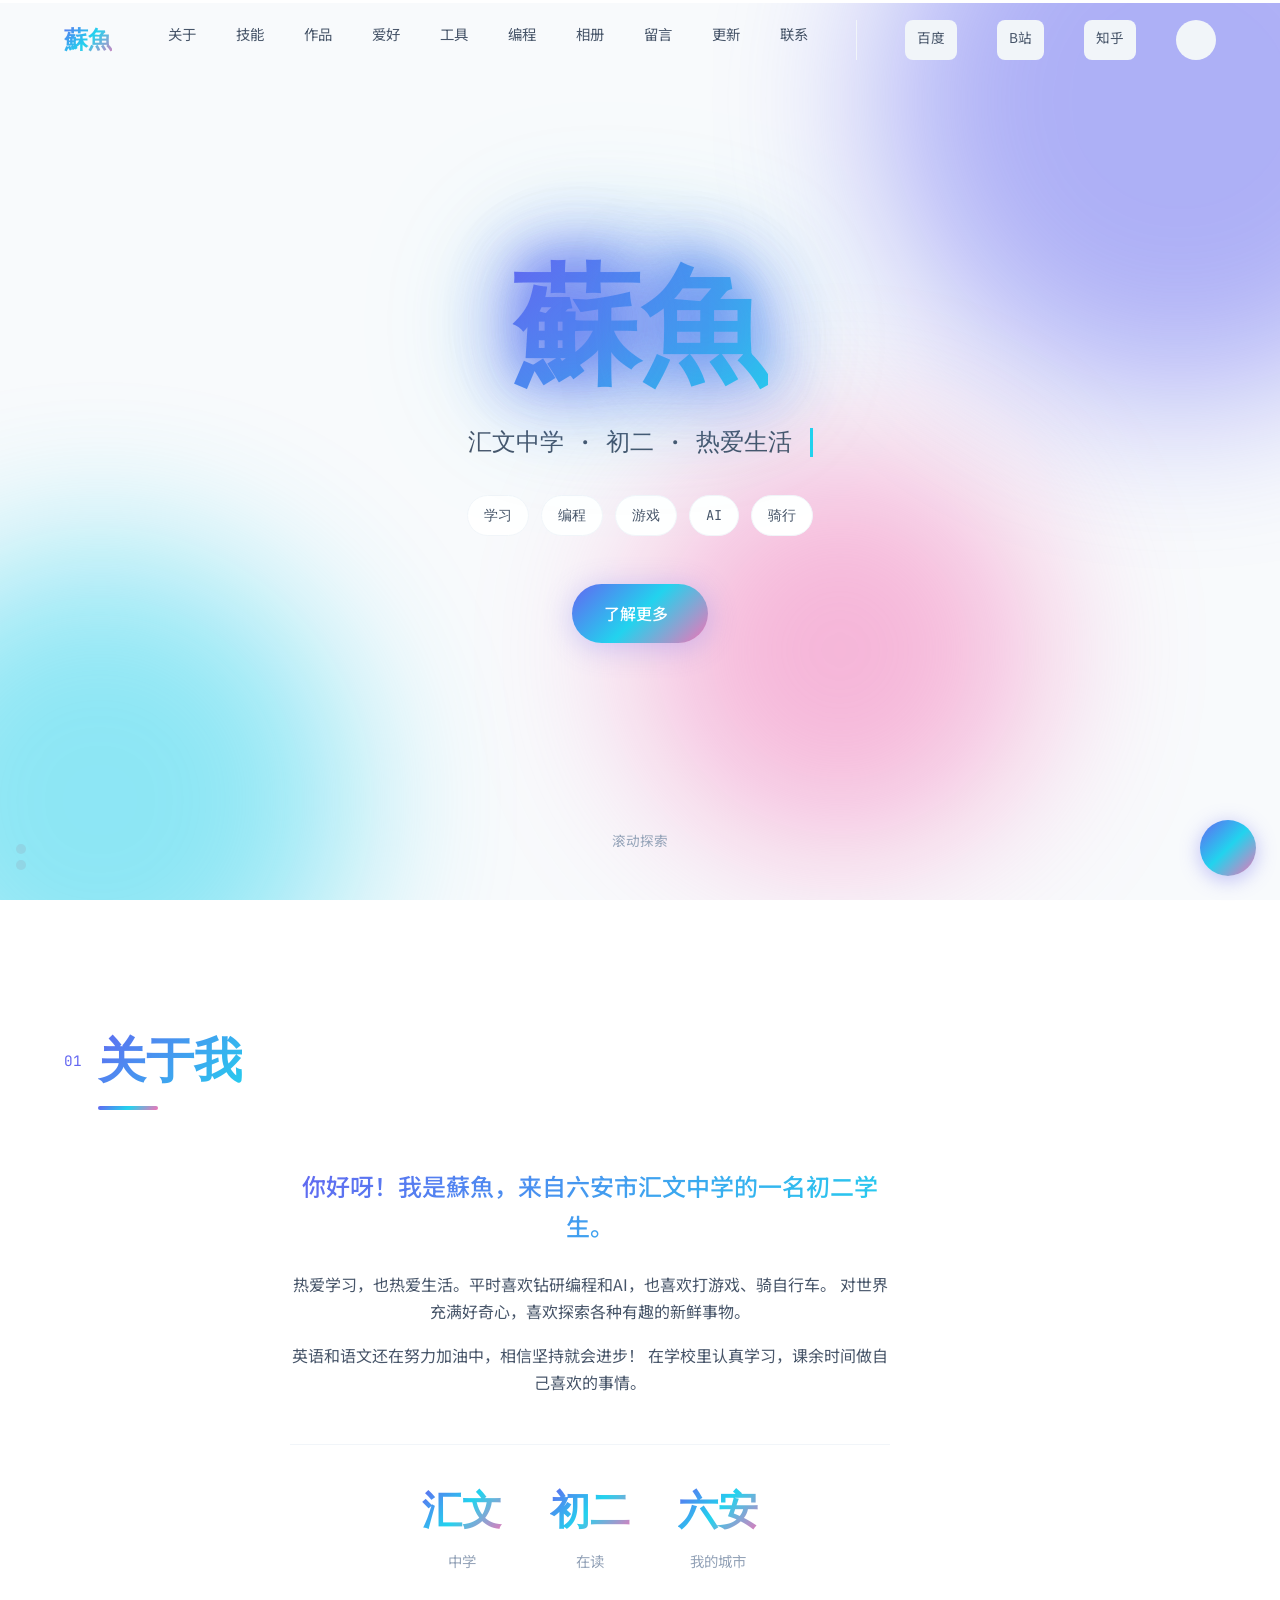
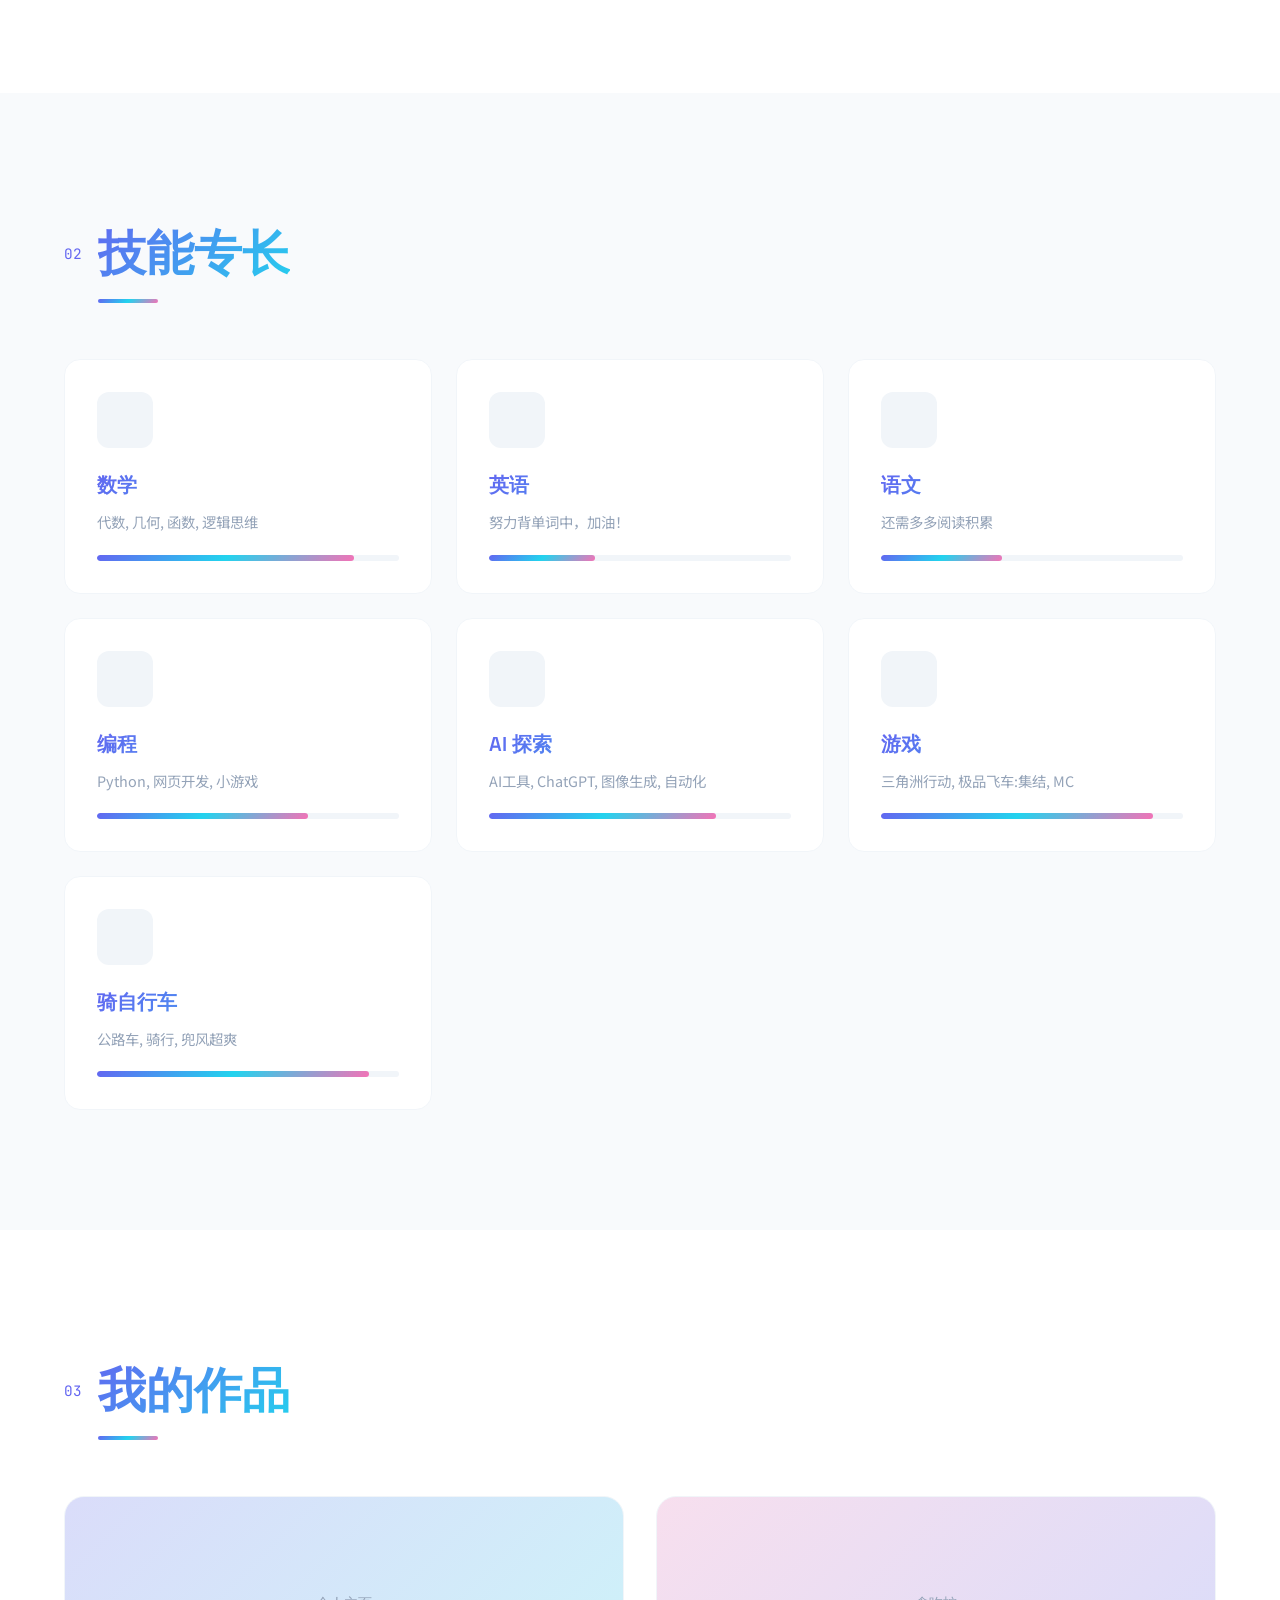
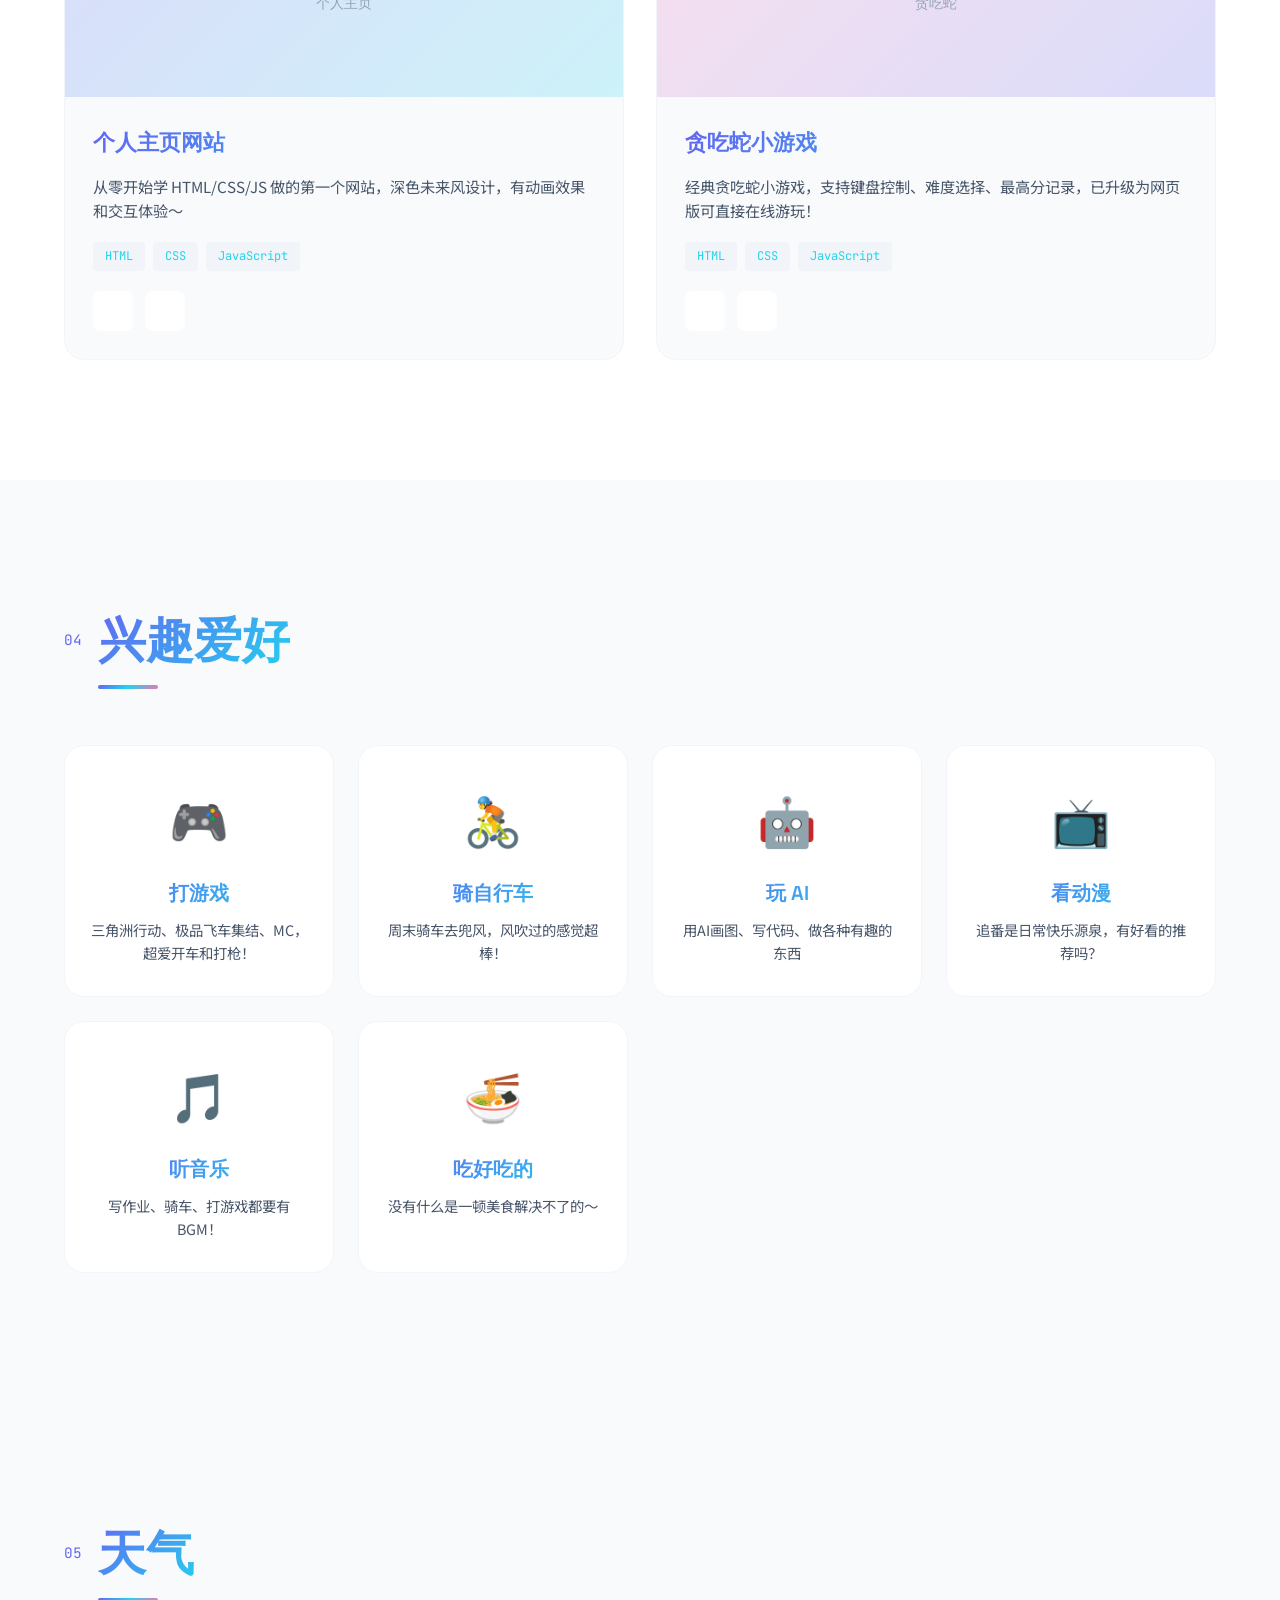
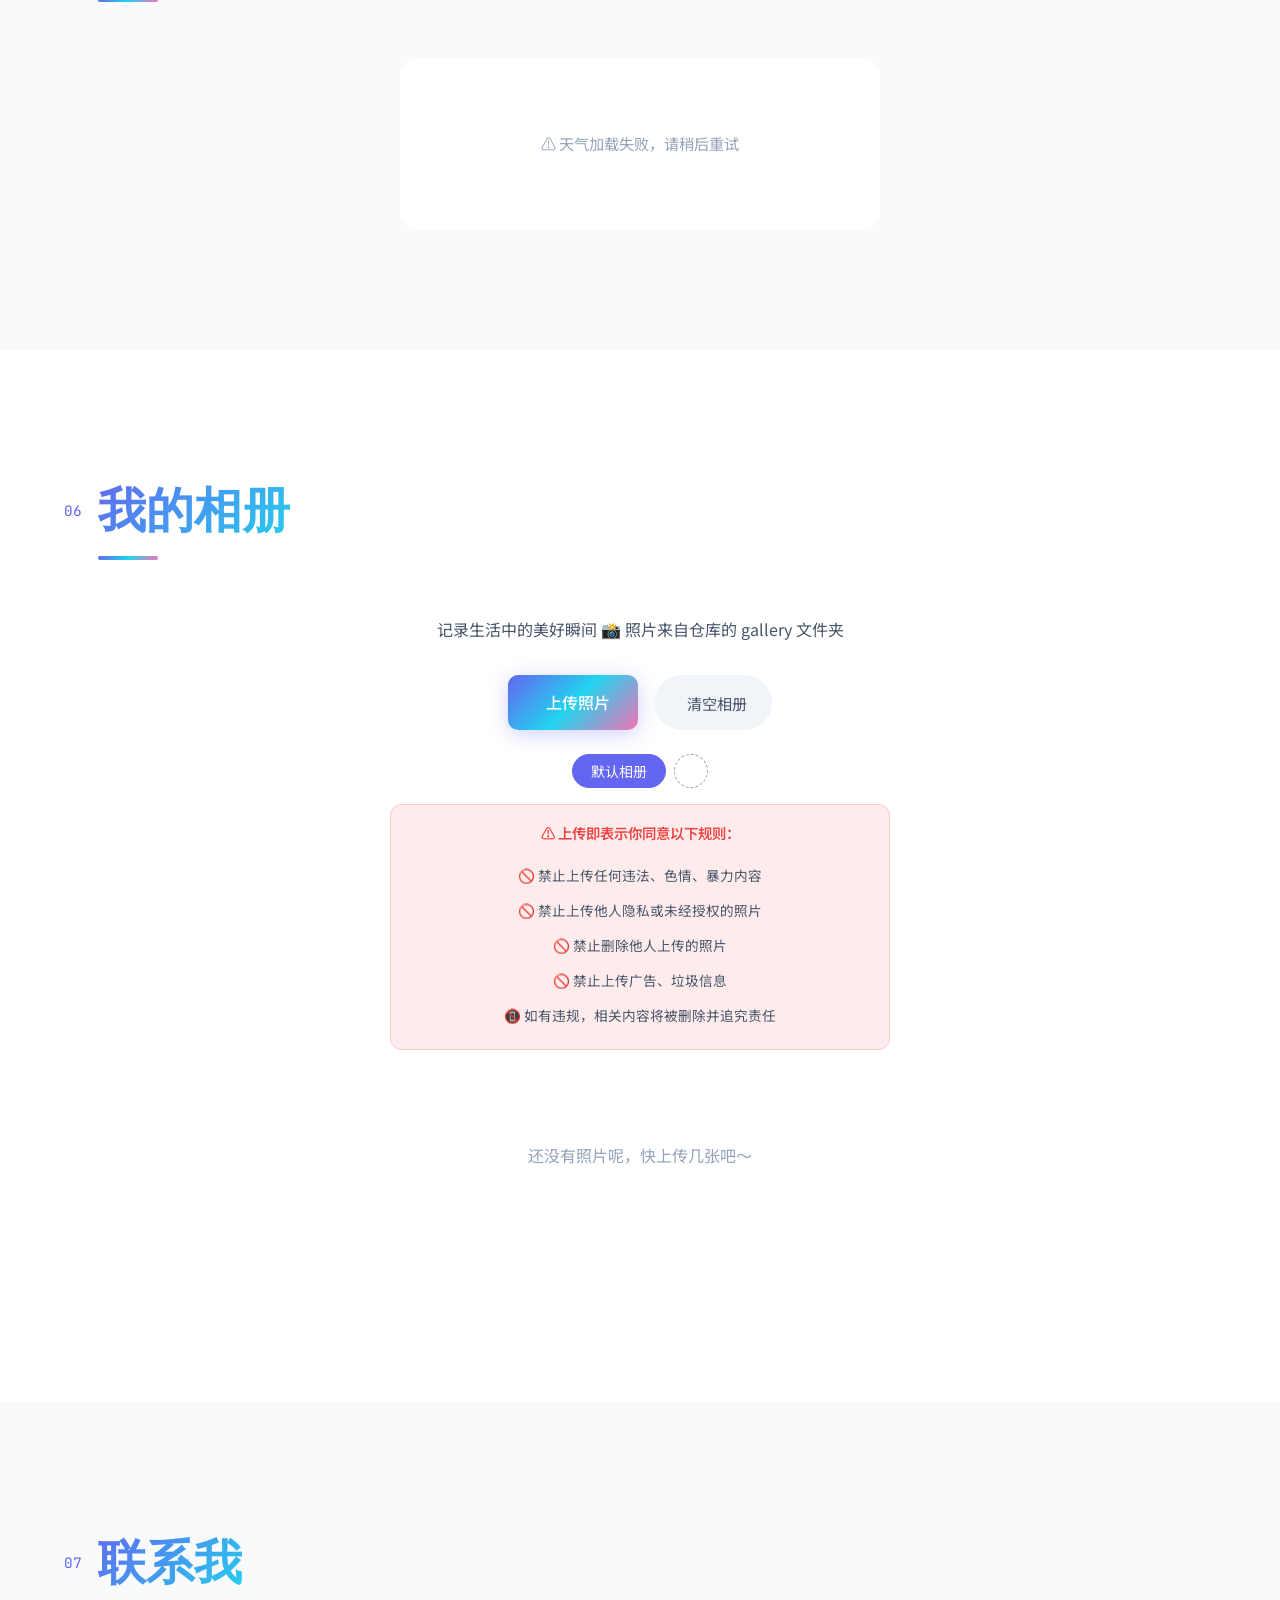
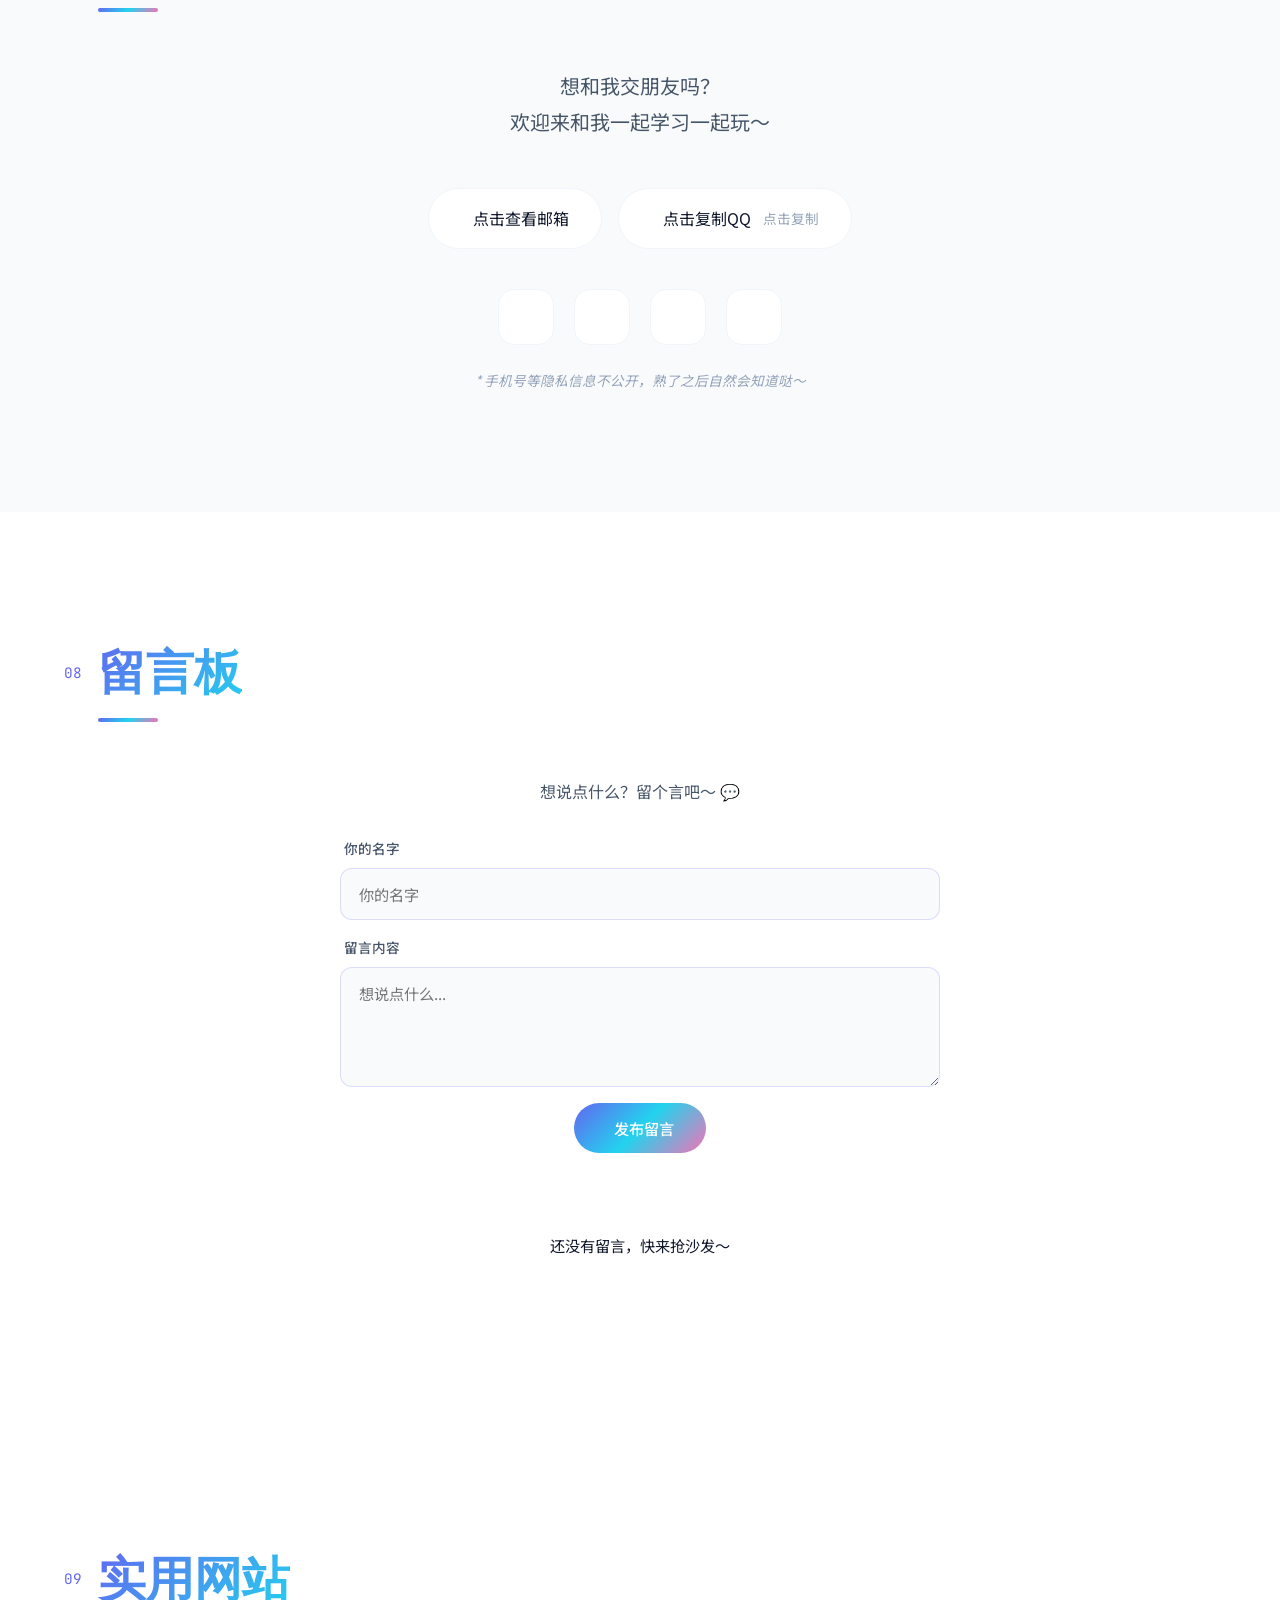
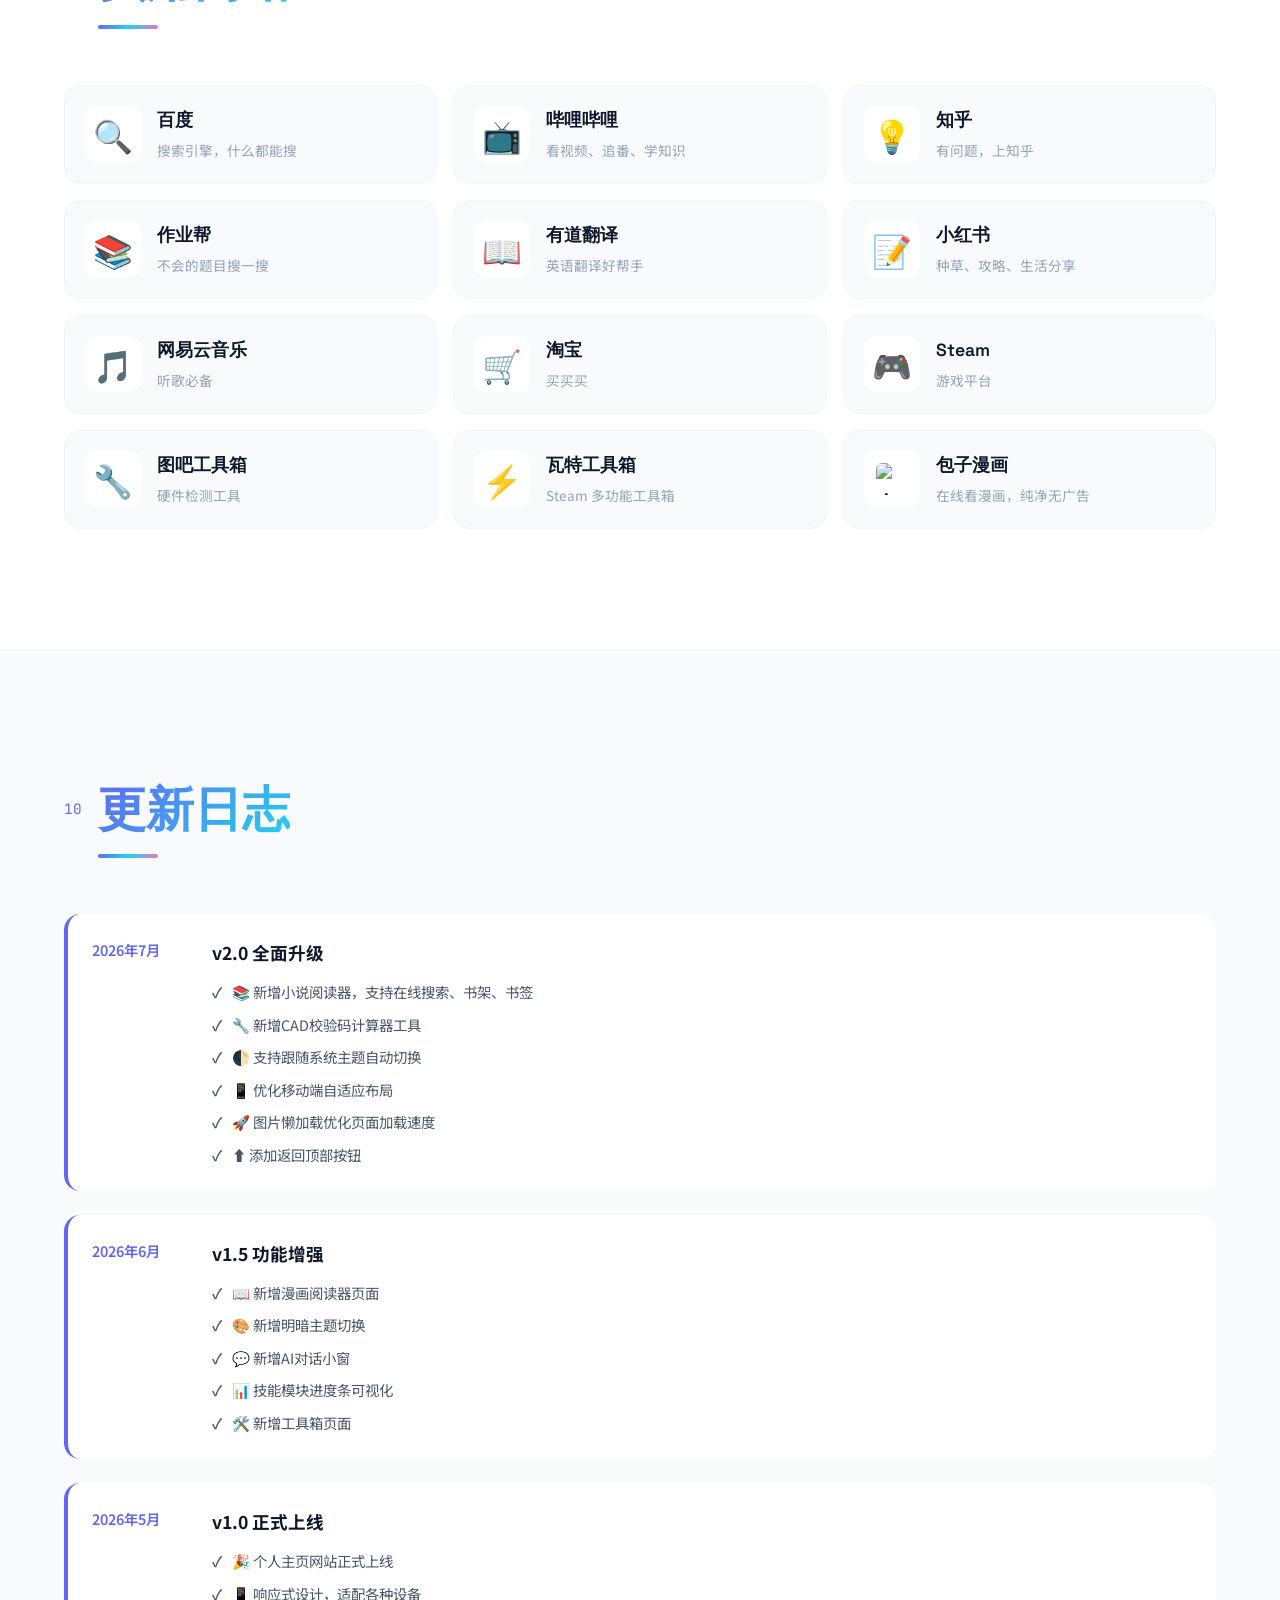
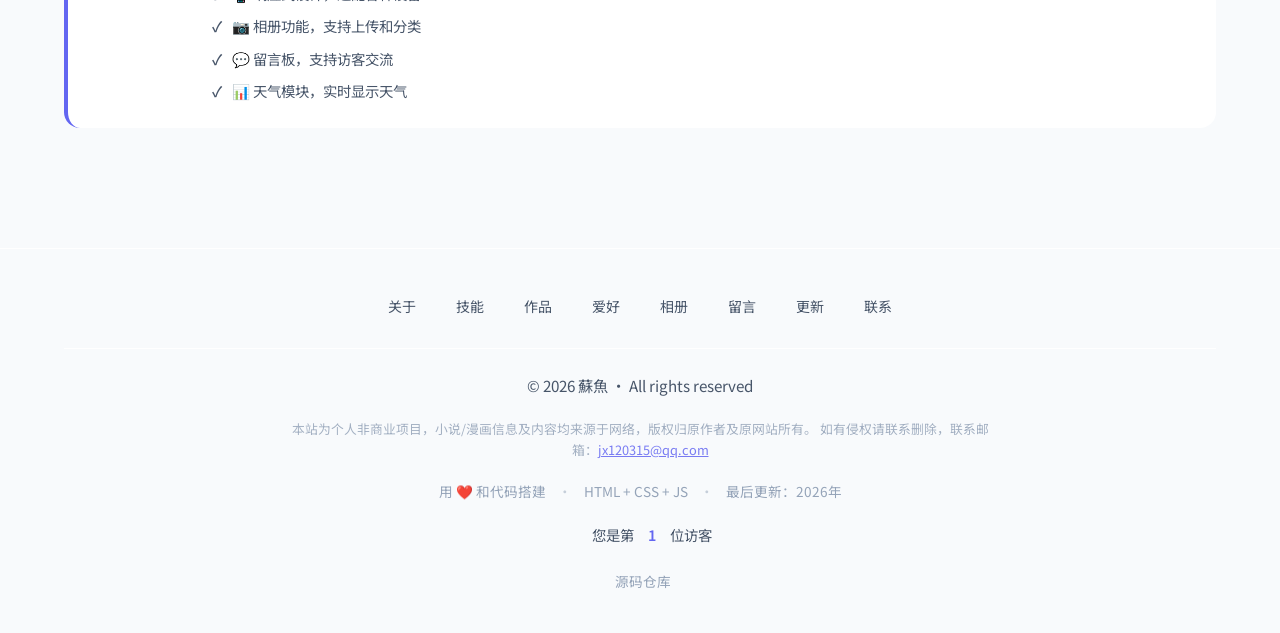
==== index.html @ f682fbb9 "feat: 浏览整个仓库代码结构 Co-authored-by: traeagent <traeagent@users.noreply.github.com>" ====
<!DOCTYPE html>
<html lang="zh-CN">
<head>
  <meta charset="UTF-8">
  <meta name="viewport" content="width=device-width, initial-scale=1.0, viewport-fit=cover">
  <meta name="description" content="蘇魚的个人主页 - 汇文中学初二学生，热爱编程、AI、游戏和骑行。记录学习成长，分享有趣的项目。">
  <meta name="keywords" content="蘇魚,个人主页,汇文中学,编程,AI,学生,Python,网页开发">
  <meta name="author" content="蘇魚">
  <meta name="theme-color" content="#6366f1">
  <meta name="apple-mobile-web-app-capable" content="yes">
  <meta name="apple-mobile-web-app-status-bar-style" content="default">
  <meta name="apple-mobile-web-app-title" content="蘇魚">
  <meta name="format-detection" content="telephone=no">
  <meta http-equiv="X-UA-Compatible" content="IE=edge">
  <meta name="referrer" content="no-referrer">

  <!-- Open Graph / 分享标签 -->
  <meta property="og:type" content="website">
  <meta property="og:title" content="蘇魚 | 个人主页">
  <meta property="og:description" content="汇文中学初二学生，热爱编程、AI、游戏和骑行。">
  <meta property="og:url" content="#">
  <meta property="og:image" content="#">
  <meta property="og:site_name" content="蘇魚的小窝">

  <title>蘇魚 | 个人主页</title>
  <link rel="icon" type="image/svg+xml" href="data:image/svg+xml,<svg xmlns='http://www.w3.org/2000/svg' viewBox='0 0 100 100'><text y='.9em' font-size='90'>🐟</text></svg>">
  <link rel="preconnect" href="https://fonts.googleapis.com">
  <link rel="preconnect" href="https://fonts.gstatic.com" crossorigin>
  <link rel="preconnect" href="https://unpkg.com">
  <link rel="dns-prefetch" href="https://fonts.googleapis.com">
  <link rel="dns-prefetch" href="https://unpkg.com">
  <link href="https://fonts.googleapis.com/css2?family=JetBrains+Mono:wght@400;500&family=Noto+Sans+SC:wght@300;400;500;700&family=Space+Grotesk:wght@400;500;600;700&display=swap" rel="stylesheet">
  <script src="https://unpkg.com/lucide@0.460.0" defer onerror="this.onerror=null;this.src='https://cdn.jsdelivr.net/npm/lucide@0.460.0/dist/umd/lucide.min.js';"></script>
  <link rel="stylesheet" href="style.css">
</head>
<body>
  <!-- 开场动画（每次会话首次访问播放一次，点击可跳过） -->
  <div class="intro-overlay" id="introOverlay">
    <video class="intro-video" id="introVideo" muted playsinline preload="auto" aria-hidden="true">
      <source src="opening.mp4" type="video/mp4">
    </video>
    <button class="intro-skip" id="introSkip" type="button">跳过 ›</button>
  </div>

  <!-- 离线模式提示条 -->
  <div class="offline-banner" style="display:none;">⚠️ 当前处于离线模式，部分功能不可用</div>

  <!-- Navigation -->
  <nav class="navbar">
    <div class="nav-content">
      <a href="#" class="nav-logo">蘇魚</a>
      <ul class="nav-links">
        <li><a href="#about">关于</a></li>
        <li><a href="#skills">技能</a></li>
        <li><a href="#projects">作品</a></li>
        <li><a href="#hobbies">爱好</a></li>
        <li><a href="tools.html">工具</a></li>
        <li><a href="https://su120315.github.io/SUYU3/" target="_blank" rel="noopener">编程</a></li>
        <li><a href="#gallery">相册</a></li>
        <li><a href="#comments">留言</a></li>
        <li><a href="#changelog">更新</a></li>
        <li><a href="#contact">联系</a></li>
        <li class="nav-divider"></li>
        <li class="quick-access">
          <a href="https://www.baidu.com" target="_blank" rel="noopener">百度</a>
        </li>
        <li class="quick-access">
          <a href="https://www.bilibili.com" target="_blank" rel="noopener">B站</a>
        </li>
        <li class="quick-access">
          <a href="https://www.zhihu.com" target="_blank" rel="noopener">知乎</a>
        </li>
        <li>
          <button class="theme-toggle" id="themeToggleDesktop" title="切换主题">
            <i data-lucide="moon"></i>
          </button>
        </li>
      </ul>
      <button class="nav-toggle" id="navToggle" aria-label="菜单">
        <span></span>
        <span></span>
        <span></span>
      </button>
    </div>
  </nav>
  <div class="nav-overlay" id="navOverlay"></div>

  <!-- Progress Bar -->
  <div class="progress-bar">
    <div class="progress-fill"></div>
  </div>

  <!-- 阅读专区入口（角落链接） -->
  <div class="corner-links" title="阅读专区">
    <a href="https://su120315.github.io/SUYU5/novel.html" target="_blank" rel="noopener">小说</a>
    <a href="https://su120315.github.io/SUYU5/comic.html" target="_blank" rel="noopener">漫画</a>
  </div>

  <!-- Hero Section -->
  <section class="hero" id="hero">
    <div class="hero-bg">
      <div class="orb orb-1"></div>
      <div class="orb orb-2"></div>
      <div class="orb orb-3"></div>
    </div>
    <div class="hero-content">
      <h1 class="hero-title">
        <span class="gradient-text" data-text="蘇魚">蘇魚</span>
      </h1>
      <p class="hero-subtitle">
        <span class="typewriter" data-text="汇文中学 · 初二 · 热爱生活"></span>
        <span class="cursor"></span>
      </p>
      <div class="hero-tags">
        <span class="tag">学习</span>
        <span class="tag">编程</span>
        <span class="tag">游戏</span>
        <span class="tag">AI</span>
        <span class="tag">骑行</span>
      </div>
      <a href="#about" class="btn-primary">
        <span>了解更多</span>
        <i data-lucide="arrow-down"></i>
      </a>
    </div>
    <div class="scroll-indicator">
      <span>滚动探索</span>
      <i data-lucide="chevron-down"></i>
    </div>
  </section>

  <!-- About Section -->
  <section class="about" id="about">
    <div class="container">
      <div class="section-header">
        <span class="section-label">01</span>
        <h2 class="section-title">关于我</h2>
      </div>
      <div class="about-content">
        <div class="about-text">
          <p class="lead">
            你好呀！我是蘇魚，来自六安市汇文中学的一名初二学生。
          </p>
          <p>
            热爱学习，也热爱生活。平时喜欢钻研编程和AI，也喜欢打游戏、骑自行车。
            对世界充满好奇心，喜欢探索各种有趣的新鲜事物。
          </p>
          <p>
            英语和语文还在努力加油中，相信坚持就会进步！
            在学校里认真学习，课余时间做自己喜欢的事情。
          </p>
          <div class="about-stats">
            <div class="stat">
              <span class="stat-number">汇文</span>
              <span class="stat-label">中学</span>
            </div>
            <div class="stat">
              <span class="stat-number">初二</span>
              <span class="stat-label">在读</span>
            </div>
            <div class="stat">
              <span class="stat-number">六安</span>
              <span class="stat-label">我的城市</span>
            </div>
          </div>
        </div>
      </div>
    </div>
  </section>

  <!-- Skills Section -->
  <section class="skills" id="skills">
    <div class="container">
      <div class="section-header">
        <span class="section-label">02</span>
        <h2 class="section-title">技能专长</h2>
      </div>
      <div class="skills-grid">
        <div class="skill-card" data-delay="0">
          <div class="skill-icon">
            <i data-lucide="calculator"></i>
          </div>
          <h3 class="skill-name">数学</h3>
          <p class="skill-desc">代数, 几何, 函数, 逻辑思维</p>
          <div class="skill-bar">
            <div class="skill-fill" data-width="85"></div>
          </div>
        </div>
        <div class="skill-card" data-delay="100">
          <div class="skill-icon">
            <i data-lucide="languages"></i>
          </div>
          <h3 class="skill-name">英语</h3>
          <p class="skill-desc">努力背单词中，加油！</p>
          <div class="skill-bar">
            <div class="skill-fill" data-width="35"></div>
          </div>
        </div>
        <div class="skill-card" data-delay="200">
          <div class="skill-icon">
            <i data-lucide="book-open"></i>
          </div>
          <h3 class="skill-name">语文</h3>
          <p class="skill-desc">还需多多阅读积累</p>
          <div class="skill-bar">
            <div class="skill-fill" data-width="40"></div>
          </div>
        </div>
        <div class="skill-card" data-delay="300">
          <div class="skill-icon">
            <i data-lucide="code"></i>
          </div>
          <h3 class="skill-name">编程</h3>
          <p class="skill-desc">Python, 网页开发, 小游戏</p>
          <div class="skill-bar">
            <div class="skill-fill" data-width="70"></div>
          </div>
        </div>
        <div class="skill-card" data-delay="400">
          <div class="skill-icon">
            <i data-lucide="sparkles"></i>
          </div>
          <h3 class="skill-name">AI 探索</h3>
          <p class="skill-desc">AI工具, ChatGPT, 图像生成, 自动化</p>
          <div class="skill-bar">
            <div class="skill-fill" data-width="75"></div>
          </div>
        </div>
        <div class="skill-card" data-delay="500">
          <div class="skill-icon">
            <i data-lucide="gamepad-2"></i>
          </div>
          <h3 class="skill-name">游戏</h3>
          <p class="skill-desc">三角洲行动, 极品飞车:集结, MC</p>
          <div class="skill-bar">
            <div class="skill-fill" data-width="90"></div>
          </div>
        </div>
        <div class="skill-card" data-delay="600">
          <div class="skill-icon">
            <i data-lucide="bike"></i>
          </div>
          <h3 class="skill-name">骑自行车</h3>
          <p class="skill-desc">公路车, 骑行, 兜风超爽</p>
          <div class="skill-bar">
            <div class="skill-fill" data-width="90"></div>
          </div>
        </div>
      </div>
    </div>
  </section>

  <!-- Projects Section -->
  <section class="projects" id="projects">
    <div class="container">
      <div class="section-header">
        <span class="section-label">03</span>
        <h2 class="section-title">我的作品</h2>
      </div>
      <div class="projects-grid">
        <article class="project-card">
          <div class="project-image project-image-1">
            <div class="project-placeholder">
              <i data-lucide="globe"></i>
              <span>个人主页</span>
            </div>
          </div>
          <div class="project-content">
            <h3 class="project-title">个人主页网站</h3>
            <p class="project-desc">从零开始学 HTML/CSS/JS 做的第一个网站，深色未来风设计，有动画效果和交互体验～</p>
            <div class="project-tags">
              <span>HTML</span>
              <span>CSS</span>
              <span>JavaScript</span>
            </div>
            <div class="project-links">
              <a href="https://su120315.github.io/SUYU/" target="_blank" rel="noopener" class="project-link" title="在线预览">
                <i data-lucide="external-link"></i>
              </a>
              <a href="https://github.com/su120315/SUYU" target="_blank" rel="noopener" class="project-link" title="源码">
                <i data-lucide="git-branch"></i>
              </a>
            </div>
          </div>
        </article>
        <article class="project-card">
          <div class="project-image project-image-2">
            <div class="project-placeholder">
            <i data-lucide="gamepad-2"></i>
            <span>贪吃蛇</span>
          </div>
          </div>
          <div class="project-content">
            <h3 class="project-title">贪吃蛇小游戏</h3>
            <p class="project-desc">经典贪吃蛇小游戏，支持键盘控制、难度选择、最高分记录，已升级为网页版可直接在线游玩！</p>
            <div class="project-tags">
              <span>HTML</span>
              <span>CSS</span>
              <span>JavaScript</span>
            </div>
            <div class="project-links">
              <a href="snake.html" class="project-link" title="在线游玩">
                <i data-lucide="external-link"></i>
              </a>
              <a href="https://github.com/su120315/SUYU" target="_blank" rel="noopener" class="project-link" title="源码">
                <i data-lucide="git-branch"></i>
              </a>
            </div>
          </div>
        </article>
      </div>
    </div>
  </section>

  <!-- Hobbies Section -->
  <section class="hobbies" id="hobbies">
    <div class="container">
      <div class="section-header">
        <span class="section-label">04</span>
        <h2 class="section-title">兴趣爱好</h2>
      </div>
      <div class="hobbies-grid">
        <div class="hobby-card">
          <div class="hobby-emoji">🎮</div>
          <h3>打游戏</h3>
          <p>三角洲行动、极品飞车集结、MC，超爱开车和打枪！</p>
        </div>
        <div class="hobby-card">
          <div class="hobby-emoji">🚴</div>
          <h3>骑自行车</h3>
          <p>周末骑车去兜风，风吹过的感觉超棒！</p>
        </div>
        <div class="hobby-card">
          <div class="hobby-emoji">🤖</div>
          <h3>玩 AI</h3>
          <p>用AI画图、写代码、做各种有趣的东西</p>
        </div>
        <div class="hobby-card">
          <div class="hobby-emoji">📺</div>
          <h3>看动漫</h3>
          <p>追番是日常快乐源泉，有好看的推荐吗？</p>
        </div>
        <div class="hobby-card">
          <div class="hobby-emoji">🎵</div>
          <h3>听音乐</h3>
          <p>写作业、骑车、打游戏都要有BGM！</p>
        </div>
        <div class="hobby-card">
          <div class="hobby-emoji">🍜</div>
          <h3>吃好吃的</h3>
          <p>没有什么是一顿美食解决不了的～</p>
        </div>
      </div>
    </div>
  </section>

  <!-- Weather Section -->
  <section class="weather" id="weather">
    <div class="container">
      <div class="section-header">
        <span class="section-label">05</span>
        <h2 class="section-title">天气</h2>
      </div>
      <div class="weather-card" id="weatherCard">
        <div class="weather-loading" id="weatherLoading">加载天气中...</div>
        <div class="weather-content" id="weatherContent" style="display:none;">
          <div class="weather-main">
            <div class="weather-icon" id="weatherIcon">☀️</div>
            <div class="weather-temp" id="weatherTemp">--°C</div>
            <div class="weather-desc" id="weatherDesc">--</div>
          </div>
          <div class="weather-details">
            <div class="weather-detail">
              <span class="weather-detail-label">🌡️ 体感</span>
              <span class="weather-detail-value" id="weatherFeels">--°C</span>
            </div>
            <div class="weather-detail">
              <span class="weather-detail-label">💧 湿度</span>
              <span class="weather-detail-value" id="weatherHumidity">--%</span>
            </div>
            <div class="weather-detail">
              <span class="weather-detail-label">💨 风速</span>
              <span class="weather-detail-value" id="weatherWind">-- km/h</span>
            </div>
            <div class="weather-detail">
              <span class="weather-detail-label">🌅 紫外线</span>
              <span class="weather-detail-value" id="weatherUV">--</span>
            </div>
          </div>
          <div class="weather-location" id="weatherLocation">📍 六安</div>
          <div class="weather-update">最近更新: <span id="weatherTime">--</span></div>
        </div>
        <div class="weather-error" id="weatherError" style="display:none;">
          ⚠️ 天气加载失败，请稍后重试
        </div>
        <div class="weather-offline" style="display:none;">
          <span style="font-size:2rem;">📡</span>
          <span>离线模式无法获取天气</span>
        </div>
      </div>
    </div>
  </section>

  <!-- Gallery Section -->
  <section class="gallery" id="gallery">
    <div class="container">
      <div class="section-header">
        <span class="section-label">06</span>
        <h2 class="section-title">我的相册</h2>
      </div>
      <p class="gallery-desc">记录生活中的美好瞬间 📸 照片来自仓库的 gallery 文件夹</p>
      <div class="gallery-actions">
        <label class="upload-btn">
          <i data-lucide="upload"></i>
          <span>上传照片</span>
          <input type="file" id="photoInput" accept="image/*" multiple hidden>
        </label>
        <button class="clear-btn" id="clearBtn">
          <i data-lucide="trash-2"></i>
          <span>清空相册</span>
        </button>
      </div>
      <div class="gallery-categories" id="galleryCategories"></div>
      <div class="gallery-notice">
        <p>⚠️ 上传即表示你同意以下规则：</p>
        <ul>
          <li>🚫 禁止上传任何违法、色情、暴力内容</li>
          <li>🚫 禁止上传他人隐私或未经授权的照片</li>
          <li>🚫 禁止删除他人上传的照片</li>
          <li>🚫 禁止上传广告、垃圾信息</li>
          <li>📵 如有违规，相关内容将被删除并追究责任</li>
        </ul>
      </div>
      <div class="gallery-grid" id="galleryGrid">
        <div class="gallery-loading-full" id="galleryLoading">
          <div class="loading-spinner-large"></div>
          <div class="loading-bar">
            <div class="loading-bar-fill"></div>
          </div>
          <span>加载照片中...</span>
        </div>
        <div class="gallery-offline-hint">
          <span style="font-size:2rem;">📸</span>
          <span>离线模式无法加载相册</span>
        </div>
        <div class="gallery-empty" id="galleryEmpty" style="display:none;">
          <i data-lucide="image"></i>
          <p>还没有照片呢，快上传几张吧～</p>
        </div>
      </div>

      <div class="lightbox" id="lightbox">
        <div class="lightbox-overlay" id="lightboxOverlay"></div>
        <div class="lightbox-content">
          <button class="lightbox-close" id="lightboxClose" aria-label="关闭">
            <i data-lucide="x"></i>
          </button>
          <button class="lightbox-prev" id="lightboxPrev" aria-label="上一张">
            <i data-lucide="chevron-left"></i>
          </button>
          <button class="lightbox-next" id="lightboxNext" aria-label="下一张">
            <i data-lucide="chevron-right"></i>
          </button>
          <img src="" alt="" id="lightboxImage">
          <button class="lightbox-download" id="lightboxDownload" aria-label="下载照片">
            <i data-lucide="download"></i>
          </button>
        </div>
      </div>
    </div>
  </section>

  <!-- Contact Section -->
  <section class="contact" id="contact">
    <div class="container">
      <div class="section-header">
        <span class="section-label">07</span>
        <h2 class="section-title">联系我</h2>
      </div>
      <div class="contact-content">
        <p class="contact-intro">
          想和我交朋友吗？<br>
          欢迎来和我一起学习一起玩～
        </p>
        <div class="contact-links">
          <a href="#" class="contact-email" data-email-parts="jx,120315,@qq.com" onclick="this.href='mailto:'+this.dataset.emailParts.split(',').join(''); return true;">
            <i data-lucide="mail"></i>
            <span>点击查看邮箱</span>
          </a>
          <div class="contact-qq" onclick="copyQQ()">
            <i data-lucide="message-circle"></i>
            <span>点击复制QQ</span>
            <span id="qqCopyTip">点击复制</span>
          </div>
        </div>
        <div class="social-links">
          <a href="https://github.com/" target="_blank" rel="noopener" class="social-link" aria-label="GitHub">
            <i data-lucide="git-branch"></i>
          </a>
          <a href="https://space.bilibili.com/3546878031432247" target="_blank" rel="noopener" class="social-link" aria-label="Bilibili">
            <i data-lucide="tv"></i>
          </a>
          <a href="https://www.zhihu.com/" target="_blank" rel="noopener" class="social-link" aria-label="知乎">
            <i data-lucide="book-open"></i>
          </a>
          <a href="javascript:void(0)" class="social-link" aria-label="QQ" onclick="copyQQ()">
            <i data-lucide="message-circle"></i>
          </a>
        </div>
        <p class="contact-tip">* 手机号等隐私信息不公开，熟了之后自然会知道哒～</p>
      </div>
    </div>
  </section>

  <!-- Comments Section -->
  <section class="comments" id="comments">
    <div class="container">
      <div class="section-header">
        <span class="section-label">08</span>
        <h2 class="section-title">留言板</h2>
      </div>
      <p class="comments-desc">想说点什么？留个言吧～ 💬</p>
      
      <div class="comment-form">
        <label for="commentName" class="comment-label">你的名字</label>
        <input type="text" id="commentName" placeholder="你的名字" maxlength="20" required>
        <label for="commentContent" class="comment-label">留言内容</label>
        <textarea id="commentContent" placeholder="想说点什么..." maxlength="500" required></textarea>
        <button class="comment-submit" id="commentSubmit">
          <i data-lucide="send"></i>
          <span>发布留言</span>
        </button>
      </div>
      <div class="comments-offline-hint" style="display:none;">📡 离线模式无法发布和加载留言</div>
      
      <div class="comments-list" id="commentsList"></div>
    </div>
  </section>

  <!-- Useful Sites Section -->
  <section class="useful-sites" id="sites">
    <div class="container">
      <div class="section-header">
        <span class="section-label">09</span>
        <h2 class="section-title">实用网站</h2>
      </div>
      <div class="sites-grid">
        <a href="https://www.baidu.com" target="_blank" rel="noopener" class="site-card">
          <div class="site-icon">🔍</div>
          <div class="site-info">
            <h3>百度</h3>
            <p>搜索引擎，什么都能搜</p>
          </div>
          <i data-lucide="external-link" class="site-arrow"></i>
        </a>
        <a href="https://www.bilibili.com" target="_blank" rel="noopener" class="site-card">
          <div class="site-icon">📺</div>
          <div class="site-info">
            <h3>哔哩哔哩</h3>
            <p>看视频、追番、学知识</p>
          </div>
          <i data-lucide="external-link" class="site-arrow"></i>
        </a>
        <a href="https://www.zhihu.com" target="_blank" rel="noopener" class="site-card">
          <div class="site-icon">💡</div>
          <div class="site-info">
            <h3>知乎</h3>
            <p>有问题，上知乎</p>
          </div>
          <i data-lucide="external-link" class="site-arrow"></i>
        </a>
        <a href="https://www.baidu.com/s?wd=作业帮" target="_blank" rel="noopener" class="site-card">
          <div class="site-icon">📚</div>
          <div class="site-info">
            <h3>作业帮</h3>
            <p>不会的题目搜一搜</p>
          </div>
          <i data-lucide="external-link" class="site-arrow"></i>
        </a>
        <a href="https://www.youdao.com" target="_blank" rel="noopener" class="site-card">
          <div class="site-icon">📖</div>
          <div class="site-info">
            <h3>有道翻译</h3>
            <p>英语翻译好帮手</p>
          </div>
          <i data-lucide="external-link" class="site-arrow"></i>
        </a>
        <a href="https://www.xiaohongshu.com" target="_blank" rel="noopener" class="site-card">
          <div class="site-icon">📝</div>
          <div class="site-info">
            <h3>小红书</h3>
            <p>种草、攻略、生活分享</p>
          </div>
          <i data-lucide="external-link" class="site-arrow"></i>
        </a>
        <a href="https://www.163.com" target="_blank" rel="noopener" class="site-card">
          <div class="site-icon">🎵</div>
          <div class="site-info">
            <h3>网易云音乐</h3>
            <p>听歌必备</p>
          </div>
          <i data-lucide="external-link" class="site-arrow"></i>
        </a>
        <a href="https://www.taobao.com" target="_blank" rel="noopener" class="site-card">
          <div class="site-icon">🛒</div>
          <div class="site-info">
            <h3>淘宝</h3>
            <p>买买买</p>
          </div>
          <i data-lucide="external-link" class="site-arrow"></i>
        </a>
        <a href="https://store.steampowered.com" target="_blank" rel="noopener" class="site-card">
          <div class="site-icon">🎮</div>
          <div class="site-info">
            <h3>Steam</h3>
            <p>游戏平台</p>
          </div>
          <i data-lucide="external-link" class="site-arrow"></i>
        </a>
        <a href="https://www.tbtool.cn" target="_blank" rel="noopener" class="site-card">
          <div class="site-icon">🔧</div>
          <div class="site-info">
            <h3>图吧工具箱</h3>
            <p>硬件检测工具</p>
          </div>
          <i data-lucide="external-link" class="site-arrow"></i>
        </a>
        <a href="https://www.watttool.com" target="_blank" rel="noopener" class="site-card">
          <div class="site-icon">⚡</div>
          <div class="site-info">
            <h3>瓦特工具箱</h3>
            <p>Steam 多功能工具箱</p>
          </div>
          <i data-lucide="external-link" class="site-arrow"></i>
        </a>
        <a href="https://www.baozimh.com" target="_blank" rel="noopener" class="site-card">
          <div class="site-icon"><img src="https://www.google.com/s2/favicons?domain=baozimh.com&sz=64" alt="包子漫画" width="32" height="32" style="border-radius:6px;" loading="lazy"></div>
          <div class="site-info">
            <h3>包子漫画</h3>
            <p>在线看漫画，纯净无广告</p>
          </div>
          <i data-lucide="external-link" class="site-arrow"></i>
        </a>
      </div>
    </div>
  </section>

  <!-- Changelog Section -->
  <section class="changelog" id="changelog">
    <div class="container">
      <div class="section-header">
        <span class="section-label">10</span>
        <h2 class="section-title">更新日志</h2>
      </div>
      <div class="changelog-list">
        <div class="changelog-item">
          <div class="changelog-date">2026年7月</div>
          <div class="changelog-content">
            <h3>v2.0 全面升级</h3>
            <ul>
              <li>📚 新增小说阅读器，支持在线搜索、书架、书签</li>
              <li>🔧 新增CAD校验码计算器工具</li>
              <li>🌓 支持跟随系统主题自动切换</li>
              <li>📱 优化移动端自适应布局</li>
              <li>🚀 图片懒加载优化页面加载速度</li>
              <li>⬆️ 添加返回顶部按钮</li>
            </ul>
          </div>
        </div>
        <div class="changelog-item">
          <div class="changelog-date">2026年6月</div>
          <div class="changelog-content">
            <h3>v1.5 功能增强</h3>
            <ul>
              <li>📖 新增漫画阅读器页面</li>
              <li>🎨 新增明暗主题切换</li>
              <li>💬 新增AI对话小窗</li>
              <li>📊 技能模块进度条可视化</li>
              <li>🛠️ 新增工具箱页面</li>
            </ul>
          </div>
        </div>
        <div class="changelog-item">
          <div class="changelog-date">2026年5月</div>
          <div class="changelog-content">
            <h3>v1.0 正式上线</h3>
            <ul>
              <li>🎉 个人主页网站正式上线</li>
              <li>📱 响应式设计，适配各种设备</li>
              <li>📷 相册功能，支持上传和分类</li>
              <li>💬 留言板，支持访客交流</li>
              <li>📊 天气模块，实时显示天气</li>
            </ul>
          </div>
        </div>
      </div>
    </div>
  </section>

  <!-- Footer -->
  <footer class="footer">
    <div class="container">
      <div class="footer-nav">
        <a href="#about">关于</a>
        <a href="#skills">技能</a>
        <a href="#projects">作品</a>
        <a href="#hobbies">爱好</a>
        <a href="#gallery">相册</a>
        <a href="#comments">留言</a>
        <a href="#changelog">更新</a>
        <a href="#contact">联系</a>
      </div>
      <div class="footer-content">
        <p>© 2026 蘇魚 · All rights reserved</p>
        <p class="footer-disclaimer">
          本站为个人非商业项目，小说/漫画信息及内容均来源于网络，版权归原作者及原网站所有。
          如有侵权请联系删除，联系邮箱：<a href="mailto:jx120315@qq.com">jx120315@qq.com</a>
        </p>
        <p class="footer-meta">
          <span>用 ❤️ 和代码搭建</span>
          <span class="dot">·</span>
          <span>HTML + CSS + JS</span>
          <span class="dot">·</span>
          <span>最后更新：2026年</span>
        </p>
        <p class="footer-visitor">
          <i data-lucide="eye"></i>
          <span>您是第 <strong id="visitorCount">--</strong> 位访客</span>
        </p>
        <p class="footer-links">
          <a href="https://github.com/" target="_blank" rel="noopener">
            <i data-lucide="git-branch"></i>
            <span>源码仓库</span>
          </a>
        </p>
      </div>
    </div>
  </footer>

  <!-- Back to Top Button -->
  <button class="back-to-top" id="backToTop" aria-label="返回顶部">
    <i data-lucide="arrow-up"></i>
  </button>

  <!-- AI 对话小窗 -->
  <div class="chat-bubble" id="chatBubble" title="和我聊天">
    <i data-lucide="message-circle"></i>
  </div>

  <div class="chat-dialog" id="chatDialog">
    <div class="chat-header">
      <span class="chat-header-title">
        <span class="chat-avatar">🐟</span>
        <span>蘇魚 AI 分身</span>
      </span>
      <button class="chat-close" id="chatClose"><i data-lucide="x"></i></button>
    </div>
    <div class="chat-messages" id="chatMessages">
      <div class="chat-msg chat-msg-ai">
        <div class="chat-msg-content">嗨～我是蘇魚的 AI 分身，你可以问我关于蘇魚的任何问题！😊</div>
      </div>
    </div>
    <div class="chat-input-area">
      <input type="text" class="chat-input" id="chatInput" placeholder="输入消息..." maxlength="500">
      <button class="chat-send" id="chatSend"><i data-lucide="send"></i></button>
    </div>
  </div>

  <script src="script.js"></script>
</body>
</html>
---- style.css ----
/* ==================== CSS Variables ==================== */
:root {
  /* 浅色模式（默认） */
  --bg-primary: #f8fafc;
  --bg-secondary: #ffffff;
  --bg-tertiary: #f1f5f9;
  --accent-primary: #6366f1;
  --accent-secondary: #22d3ee;
  --accent-tertiary: #f472b6;
  --text-primary: #0f172a;
  --text-secondary: #475569;
  --text-muted: #94a3b8;
  --gradient: linear-gradient(135deg, #6366f1, #22d3ee, #f472b6);
  --gradient-short: linear-gradient(135deg, #6366f1, #22d3ee);
  --font-heading: 'Space Grotesk', -apple-system, BlinkMacSystemFont, 'Segoe UI', 'PingFang SC', 'Hiragino Sans GB', 'Microsoft YaHei', sans-serif;
  --font-body: 'Noto Sans SC', -apple-system, BlinkMacSystemFont, 'Segoe UI', 'PingFang SC', 'Hiragino Sans GB', 'Microsoft YaHei', sans-serif;
  --font-mono: 'JetBrains Mono', 'SF Mono', Monaco, 'Cascadia Code', 'Source Code Pro', Menlo, Consolas, monospace;
}

/* 字体加载优化：使用 font-display: swap 避免 FOIT */
@font-face {
  font-family: 'Noto Sans SC Fallback';
  size-adjust: 100%;
  ascent-override: 90%;
  descent-override: 10%;
  line-gap-override: 10%;
  src: local('PingFang SC'),
       local('Hiragino Sans GB'),
       local('Microsoft YaHei'),
       local('Heiti SC'),
       local('STHeiti');
}

/* 深色模式 */
.dark-mode {
  --bg-primary: #0a0a0f;
  --bg-secondary: #12121a;
  --bg-tertiary: #1a1a24;
  --text-primary: #f8fafc;
  --text-secondary: #a8b5c9;
  --text-muted: #9ca3af;
}

/* 深色模式特有样式 */
.dark-mode .orb {
  opacity: 0.5;
}

.dark-mode .navbar.scrolled {
  background: rgba(10, 10, 15, 0.85);
}

.dark-mode .progress-bar {
  background: var(--bg-secondary);
}

/* 浅色模式特有样式（默认已在上面） */
.orb {
  opacity: 0.25;
}

.navbar.scrolled {
  background: rgba(255, 255, 255, 0.85);
  -webkit-backdrop-filter: blur(20px);
  backdrop-filter: blur(20px);
}

.dark-mode .tool-card {
  border-color: rgba(99, 102, 241, 0.15);
}

.dark-mode .tool-modal-content {
  border: 1px solid rgba(99, 102, 241, 0.15);
}

.dark-mode .calc-btn:hover {
  filter: brightness(1.1);
}

.progress-bar {
  background: var(--bg-tertiary);
}

/* ==================== Reset & Base ==================== */
*, *::before, *::after {
  margin: 0;
  padding: 0;
  box-sizing: border-box;
}

html {
  scroll-behavior: smooth;
  -webkit-text-size-adjust: 100%;
  -webkit-tap-highlight-color: transparent;
}

/* 移动端触摸优化 */
a, button, input, textarea, select, .tool-card, .calc-btn, .timer-btn, .timer-preset, .timer-mode,
.text-tool-btn, .timer-custom-set, .qrcode-generate, .theme-toggle, .nav-toggle {
  -webkit-tap-highlight-color: transparent;
  touch-action: manipulation;
}

/* iOS 输入防缩放 */
input, textarea, select {
  font-size: 16px;
}

/* 安全区域适配 */
@supports (padding: env(safe-area-inset-bottom)) {
  body {
    padding-top: env(safe-area-inset-top);
  }
  .navbar {
    padding-top: calc(20px + env(safe-area-inset-top));
  }
  .navbar.scrolled {
    padding-top: calc(12px + env(safe-area-inset-top));
  }
  .tool-modal-content {
    padding-bottom: env(safe-area-inset-bottom);
  }
  .float-nav {
    bottom: calc(40px + env(safe-area-inset-bottom));
  }
  .footer {
    padding-bottom: calc(40px + env(safe-area-inset-bottom));
  }
  @media (max-width: 640px) {
    .tool-modal-body {
      padding-bottom: calc(20px + env(safe-area-inset-bottom));
    }
    .navbar.scrolled {
      padding-left: env(safe-area-inset-left);
      padding-right: env(safe-area-inset-right);
    }
    .nav-links {
      padding-top: calc(80px + env(safe-area-inset-top));
      padding-bottom: calc(24px + env(safe-area-inset-bottom));
    }
  }
}

body {
  font-family: var(--font-body);
  background-color: var(--bg-primary);
  color: var(--text-primary);
  line-height: 1.7;
  overflow-x: hidden;
  -webkit-font-smoothing: antialiased;
  -moz-osx-font-smoothing: grayscale;
  text-rendering: optimizeLegibility;
}

/* 移动端文本选择优化 */
::selection {
  background: rgba(99, 102, 241, 0.3);
  color: var(--text-primary);
}

/* 移动端滚动性能优化 */
.skill-card,
.project-card,
.hobby-card,
.site-card,
.tool-card,
.gallery-item {
  -webkit-transform: translateZ(0);
  transform: translateZ(0);
  -webkit-backface-visibility: hidden;
  backface-visibility: hidden;
  -webkit-perspective: 1000px;
  perspective: 1000px;
}

/* 禁用移动端长按菜单 */
.gallery-item img,
.project-image,
.tool-icon,
.site-icon {
  -webkit-touch-callout: none;
  -webkit-user-select: none;
  user-select: none;
}

/* 移动端点击反馈优化 */
@media (hover: none) and (pointer: coarse) {
  .calc-btn:active,
  .timer-btn:active,
  .text-tool-btn:active,
  .timer-preset:active,
  .timer-mode:active,
  .tool-card:active,
  .site-card:active,
  .project-link:active,
  .social-link:active,
  .btn-primary:active,
  .float-btn:active,
  .password-copy:active,
  .password-generate:active,
  .qrcode-generate:active,
  .timer-custom-set:active {
    transform: scale(0.96);
    transition: transform 0.1s ease;
  }

  .tool-card:active {
    transform: translateY(-2px) scale(0.98);
  }

  .site-card:active {
    transform: translateX(4px);
  }

  /* 触屏设备隐藏鼠标跟随光效 */
  .cursor-glow { display: none !important; }
}

a {
  color: inherit;
  text-decoration: none;
}

ul {
  list-style: none;
}

img {
  max-width: 100%;
  display: block;
}

.container {
  width: 100%;
  max-width: 1200px;
  margin: 0 auto;
  padding: 0 24px;
}

/* ==================== Navigation ==================== */
.navbar {
  position: fixed;
  top: 0;
  left: 0;
  right: 0;
  z-index: 9999;
  padding: 20px 0;
  transition: all 0.3s ease;
}

.dark-mode .navbar.scrolled {
  background: rgba(10, 10, 15, 0.85);
  -webkit-backdrop-filter: blur(20px);
  backdrop-filter: blur(20px);
  padding: 12px 0;
}

.nav-content {
  max-width: 1200px;
  margin: 0 auto;
  padding: 0 24px;
  display: flex;
  justify-content: space-between;
  align-items: center;
}

.nav-logo {
  font-family: var(--font-heading);
  font-size: 1.5rem;
  font-weight: 700;
  background: var(--gradient);
  -webkit-background-clip: text;
  -webkit-text-fill-color: transparent;
  background-clip: text;
  transition: all 0.3s ease;
  position: relative;
}

.nav-logo:hover {
  filter: drop-shadow(0 0 10px rgba(99, 102, 241, 0.6));
  transform: scale(1.05);
}

.nav-links {
  display: flex;
  gap: 40px;
}

.nav-links a {
  font-size: 0.9rem;
  color: var(--text-secondary);
  position: relative;
  transition: color 0.3s ease;
}

.nav-links a::after {
  content: '';
  position: absolute;
  bottom: -4px;
  left: 0;
  width: 0;
  height: 2px;
  background: var(--gradient);
  transition: width 0.3s ease;
}

.nav-links a:hover {
  color: var(--text-primary);
}

.nav-links a:hover::after {
  width: 100%;
}

.nav-divider {
  width: 1px;
  background: var(--bg-tertiary);
  margin: 0 8px;
}

.quick-access {
  display: none;
}

.desktop-theme {
  display: none;
}

@media (min-width: 1024px) {
  .quick-access {
    display: flex;
  }
  .desktop-theme {
    display: flex;
  }
}

.quick-access a {
  font-size: 0.85rem;
  padding: 6px 12px;
  background: var(--bg-tertiary);
  border-radius: 8px;
  transition: all 0.3s ease;
}

.quick-access a::after {
  display: none;
}

.quick-access a:hover {
  background: var(--accent-primary);
  color: white;
  transform: translateY(-2px);
}

.theme-toggle {
  width: 40px;
  height: 40px;
  border-radius: 50%;
  border: none;
  background: var(--bg-tertiary);
  color: var(--text-secondary);
  cursor: pointer;
  display: flex;
  align-items: center;
  justify-content: center;
  transition: all 0.3s ease;
}

.theme-toggle:hover {
  background: var(--accent-primary);
  color: white;
  transform: rotate(15deg) scale(1.1);
}

.theme-toggle svg {
  width: 20px;
  height: 20px;
}

.nav-toggle {
  display: none;
  flex-direction: column;
  justify-content: center;
  align-items: center;
  width: 44px;
  height: 44px;
  background: transparent;
  border: none;
  cursor: pointer;
  padding: 0;
  z-index: 1001;
  gap: 5px;
  border-radius: 10px;
  -webkit-tap-highlight-color: transparent;
}

.nav-toggle span {
  display: block;
  width: 24px;
  height: 2px;
  background: var(--text-primary);
  border-radius: 2px;
  transition: all 0.3s ease;
  transform-origin: center;
}

.nav-toggle.active span:nth-child(1) {
  transform: translateY(7px) rotate(45deg);
}

.nav-toggle.active span:nth-child(2) {
  opacity: 0;
  transform: scaleX(0);
}

.nav-toggle.active span:nth-child(3) {
  transform: translateY(-7px) rotate(-45deg);
}

/* ==================== Float Navigation ==================== */
.float-nav {
  position: fixed;
  right: 16px;
  bottom: 30px;
  display: flex;
  flex-direction: column;
  gap: 10px;
  z-index: 999;
}

.float-btn {
  width: 48px;
  height: 48px;
  background: var(--bg-secondary);
  border: 1px solid var(--bg-tertiary);
  border-radius: 50%;
  color: var(--text-secondary);
  cursor: pointer;
  display: flex;
  align-items: center;
  justify-content: center;
  transition: all 0.3s ease;
  -webkit-backdrop-filter: blur(10px);
  backdrop-filter: blur(10px);
  box-shadow: 0 4px 12px rgba(0, 0, 0, 0.15);
  -webkit-tap-highlight-color: transparent;
}

.float-btn:hover {
  background: var(--gradient);
  border-color: transparent;
  color: white;
  transform: scale(1.1);
  box-shadow: 0 6px 20px rgba(99, 102, 241, 0.4);
}

.float-btn svg {
  width: 20px;
  height: 20px;
}

/* ==================== Corner Links ==================== */
.corner-links {
  position: fixed;
  left: 16px;
  bottom: 30px;
  display: flex;
  flex-direction: column;
  gap: 6px;
  z-index: 998;
}

.corner-links a {
  display: flex;
  align-items: center;
  justify-content: center;
  width: 10px;
  height: 10px;
  border-radius: 50%;
  background: var(--text-muted);
  color: transparent;
  font-size: 0;
  text-decoration: none;
  opacity: 0.25;
  transition: all 0.3s ease;
  overflow: hidden;
}

.corner-links:hover a {
  width: 40px;
  height: 40px;
  border-radius: 50%;
  background: var(--bg-secondary);
  border: 1px solid var(--bg-tertiary);
  color: var(--text-secondary);
  font-size: 0.75rem;
  font-weight: 500;
  opacity: 1;
  box-shadow: 0 4px 12px rgba(0, 0, 0, 0.15);
  -webkit-backdrop-filter: blur(10px);
  backdrop-filter: blur(10px);
}

.corner-links a:hover {
  background: var(--gradient);
  border-color: transparent;
  color: #fff;
  transform: scale(1.1);
  box-shadow: 0 6px 20px rgba(99, 102, 241, 0.4);
}

@media (max-width: 640px) {
  .corner-links {
    left: 12px;
    bottom: calc(20px + env(safe-area-inset-bottom));
  }
}

/* ==================== Progress Bar ==================== */
.progress-bar {
  position: fixed;
  top: 0;
  left: 0;
  right: 0;
  height: 3px;
  background: var(--bg-secondary);
  z-index: 1001;
}

.progress-fill {
  height: 100%;
  width: 0;
  background: var(--gradient);
  transition: width 0.1s ease;
}

/* ==================== Hero Section ==================== */
.hero {
  min-height: 100vh;
  min-height: calc(var(--vh, 1vh) * 100);
  display: flex;
  align-items: center;
  justify-content: center;
  position: relative;
  overflow: hidden;
}

.hero-bg {
  position: absolute;
  inset: 0;
  overflow: hidden;
}

.orb {
  position: absolute;
  border-radius: 50%;
  filter: blur(80px);
  opacity: 0.5;
  animation: float 20s ease-in-out infinite;
}

.orb-1 {
  width: 600px;
  height: 600px;
  background: var(--accent-primary);
  top: -200px;
  right: -200px;
  animation-delay: 0s;
}

.orb-2 {
  width: 500px;
  height: 500px;
  background: var(--accent-secondary);
  bottom: -150px;
  left: -150px;
  animation-delay: -7s;
}

.orb-3 {
  width: 400px;
  height: 400px;
  background: var(--accent-tertiary);
  top: 50%;
  left: 50%;
  transform: translate(-50%, -50%);
  animation-delay: -14s;
}

@keyframes float {
  0%, 100% { transform: translate(0, 0) scale(1); }
  25% { transform: translate(50px, -50px) scale(1.05); }
  50% { transform: translate(0, 50px) scale(0.95); }
  75% { transform: translate(-50px, -25px) scale(1.02); }
}

.hero-content {
  text-align: center;
  z-index: 1;
  padding: 0 24px;
}

.hero-avatar {
  width: 160px;
  height: 160px;
  margin: 0 auto 32px;
  border-radius: 50%;
  overflow: hidden;
  border: 4px solid transparent;
  background: var(--gradient) border-box;
  position: relative;
  animation: avatarFloat 4s ease-in-out infinite;
}

.hero-avatar::before {
  content: '';
  position: absolute;
  inset: -4px;
  border-radius: 50%;
  background: var(--gradient);
  z-index: -1;
  filter: blur(12px);
  opacity: 0.6;
  animation: pulse 3s ease-in-out infinite;
}

.hero-avatar img {
  width: 100%;
  height: 100%;
  object-fit: cover;
  border-radius: 50%;
}

@keyframes avatarFloat {
  0%, 100% { transform: translateY(0); }
  50% { transform: translateY(-8px); }
}

@keyframes pulse {
  0%, 100% { opacity: 0.6; transform: scale(1); }
  50% { opacity: 0.8; transform: scale(1.05); }
}

.hero-title {
  font-family: var(--font-heading);
  font-size: clamp(3rem, 10vw, 8rem);
  font-weight: 700;
  line-height: 1.1;
  margin-bottom: 24px;
}

.gradient-text {
  background: var(--gradient);
  -webkit-background-clip: text;
  -webkit-text-fill-color: transparent;
  background-clip: text;
  background-size: 200% 200%;
  animation: gradientShift 5s ease infinite;
  text-shadow: 0 0 80px rgba(99, 102, 241, 0.5);
  filter: drop-shadow(0 0 30px rgba(99, 102, 241, 0.4)) drop-shadow(0 0 60px rgba(34, 211, 238, 0.3));
  position: relative;
}

.gradient-text::after {
  content: attr(data-text);
  position: absolute;
  left: 0;
  top: 0;
  background: var(--gradient);
  -webkit-background-clip: text;
  -webkit-text-fill-color: transparent;
  background-clip: text;
  background-size: 200% 200%;
  animation: gradientShift 5s ease infinite;
  filter: blur(20px);
  opacity: 0.6;
  z-index: -1;
}

@keyframes gradientShift {
  0%, 100% { background-position: 0% 50%; }
  50% { background-position: 100% 50%; }
}

.hero-subtitle {
  font-family: var(--font-mono);
  font-size: clamp(1rem, 3vw, 1.5rem);
  color: var(--text-secondary);
  margin-bottom: 32px;
}

.cursor {
  display: inline-block;
  width: 3px;
  height: 1.2em;
  background: var(--accent-secondary);
  margin-left: 4px;
  animation: blink 1s step-end infinite;
  vertical-align: text-bottom;
}

@keyframes blink {
  0%, 100% { opacity: 1; }
  50% { opacity: 0; }
}

.hero-tags {
  display: flex;
  flex-wrap: wrap;
  justify-content: center;
  gap: 12px;
  margin-bottom: 48px;
}

.tag {
  font-family: var(--font-mono);
  font-size: 0.85rem;
  padding: 8px 16px;
  background: var(--bg-secondary);
  border: 1px solid var(--bg-tertiary);
  border-radius: 100px;
  color: var(--text-secondary);
  transition: all 0.3s ease;
}

.tag:hover {
  border-color: var(--accent-primary);
  color: var(--text-primary);
}

.btn-primary {
  display: inline-flex;
  align-items: center;
  gap: 8px;
  padding: 16px 32px;
  background: var(--gradient);
  border-radius: 100px;
  font-weight: 500;
  color: white;
  transition: all 0.3s ease;
  box-shadow: 0 4px 30px rgba(99, 102, 241, 0.3);
}

.btn-primary:hover {
  transform: translateY(-2px);
  box-shadow: 0 8px 40px rgba(99, 102, 241, 0.5);
}

.btn-primary svg {
  width: 20px;
  height: 20px;
}

.scroll-indicator {
  position: absolute;
  bottom: 40px;
  left: 50%;
  transform: translateX(-50%);
  display: flex;
  flex-direction: column;
  align-items: center;
  gap: 8px;
  color: var(--text-muted);
  font-size: 0.85rem;
  animation: bounce 2s ease-in-out infinite;
}

.scroll-indicator svg {
  width: 20px;
  height: 20px;
}

@keyframes bounce {
  0%, 100% { transform: translateX(-50%) translateY(0); }
  50% { transform: translateX(-50%) translateY(8px); }
}

/* ==================== Section Base ==================== */
section {
  padding: 120px 0;
}

.section-header {
  display: flex;
  align-items: center;
  gap: 16px;
  margin-bottom: 64px;
}

.section-label {
  font-family: var(--font-mono);
  font-size: 0.9rem;
  color: var(--accent-primary);
}

.section-title {
  font-family: var(--font-heading);
  font-size: clamp(2rem, 5vw, 3rem);
  font-weight: 600;
  background: var(--gradient-short);
  -webkit-background-clip: text;
  -webkit-text-fill-color: transparent;
  background-clip: text;
  position: relative;
}

.section-title::after {
  content: '';
  position: absolute;
  bottom: -8px;
  left: 0;
  width: 60px;
  height: 4px;
  background: var(--gradient);
  border-radius: 2px;
}

/* ==================== About Section ==================== */
.about {
  background: var(--bg-secondary);
}

.about-content {
  max-width: 700px;
  margin: 0 auto;
  text-align: center;
}

.about-image {
  position: relative;
}

.image-wrapper {
  position: relative;
  width: 280px;
  height: 280px;
}

.image-avatar {
  width: 100%;
  height: 100%;
  background: var(--bg-tertiary);
  border-radius: 20px;
  overflow: hidden;
}

.image-avatar img {
  width: 100%;
  height: 100%;
  object-fit: cover;
}

.image-border {
  position: absolute;
  inset: -4px;
  border-radius: 24px;
  background: var(--gradient);
  z-index: -1;
  opacity: 0.5;
}

.about-text {
  max-width: 600px;
}

.about-text .lead {
  font-size: 1.5rem;
  font-weight: 500;
  margin-bottom: 24px;
  background: var(--gradient-short);
  -webkit-background-clip: text;
  -webkit-text-fill-color: transparent;
  background-clip: text;
}

.about-text p {
  color: var(--text-secondary);
  margin-bottom: 16px;
}

.about-stats {
  display: flex;
  justify-content: center;
  gap: 48px;
  margin-top: 48px;
  padding-top: 32px;
  border-top: 1px solid var(--bg-tertiary);
}

.stat {
  text-align: center;
}

.stat-number {
  font-family: var(--font-heading);
  font-size: 2.5rem;
  font-weight: 700;
  background: var(--gradient);
  -webkit-background-clip: text;
  -webkit-text-fill-color: transparent;
  background-clip: text;
}

.stat-label {
  display: block;
  font-size: 0.9rem;
  color: var(--text-muted);
  margin-top: 4px;
}

/* 导航遮罩层（默认隐藏，移动端通过媒体查询显示） */
.nav-overlay {
  display: none;
}

/* ==================== Skills Section ==================== */
.skills-grid {
  display: grid;
  grid-template-columns: repeat(auto-fit, minmax(280px, 1fr));
  gap: 24px;
}

.skill-card {
  background: var(--bg-secondary);
  border: 1px solid var(--bg-tertiary);
  border-radius: 16px;
  padding: 32px;
  transition: all 0.3s ease;
  opacity: 0;
  transform: translateY(30px);
}

.skill-card.visible {
  opacity: 1;
  transform: translateY(0);
}

.skill-card:hover {
  border-color: var(--accent-primary);
  box-shadow: 0 0 40px rgba(99, 102, 241, 0.15);
  transform: translateY(-4px);
}

.skill-icon {
  width: 56px;
  height: 56px;
  background: var(--bg-tertiary);
  border-radius: 12px;
  display: flex;
  align-items: center;
  justify-content: center;
  margin-bottom: 20px;
}

.skill-icon svg {
  width: 28px;
  height: 28px;
  color: var(--accent-primary);
}

.skill-name {
  font-family: var(--font-heading);
  font-size: 1.25rem;
  font-weight: 600;
  margin-bottom: 8px;
  background: linear-gradient(135deg, var(--accent-primary), var(--accent-secondary));
  -webkit-background-clip: text;
  -webkit-text-fill-color: transparent;
  background-clip: text;
}

.skill-desc {
  font-size: 0.9rem;
  color: var(--text-muted);
  margin-bottom: 20px;
}

.skill-bar {
  height: 6px;
  background: var(--bg-tertiary);
  border-radius: 3px;
  overflow: hidden;
}

.skill-fill {
  height: 100%;
  width: 0;
  background: var(--gradient);
  border-radius: 3px;
  transition: width 1s ease;
}

.skill-card.visible .skill-fill {
  width: attr(data-width);
}

/* ==================== Projects Section ==================== */
.projects {
  background: var(--bg-secondary);
}

.projects-grid {
  display: grid;
  grid-template-columns: repeat(auto-fit, minmax(350px, 1fr));
  gap: 32px;
}

.project-card {
  background: var(--bg-primary);
  border: 1px solid var(--bg-tertiary);
  border-radius: 20px;
  overflow: hidden;
  transition: all 0.3s ease;
  opacity: 0;
  transform: translateY(30px);
}

.project-card.visible {
  opacity: 1;
  transform: translateY(0);
}

.project-card:hover {
  border-color: var(--accent-secondary);
  box-shadow: 0 20px 60px rgba(34, 211, 238, 0.1);
  transform: translateY(-8px);
}

.project-image {
  height: 200px;
  background: var(--bg-secondary);
  display: flex;
  align-items: center;
  justify-content: center;
}

.project-placeholder svg {
  width: 60px;
  height: 60px;
  color: var(--text-muted);
}

.project-content {
  padding: 28px;
}

.project-title {
  font-family: var(--font-heading);
  font-size: 1.35rem;
  font-weight: 600;
  margin-bottom: 12px;
  background: var(--gradient-short);
  -webkit-background-clip: text;
  -webkit-text-fill-color: transparent;
  background-clip: text;
}

.project-desc {
  font-size: 0.95rem;
  color: var(--text-secondary);
  margin-bottom: 20px;
  line-height: 1.6;
}

.project-tags {
  display: flex;
  flex-wrap: wrap;
  gap: 8px;
  margin-bottom: 20px;
}

.project-tags span {
  font-family: var(--font-mono);
  font-size: 0.75rem;
  padding: 4px 12px;
  background: var(--bg-tertiary);
  border-radius: 4px;
  color: var(--accent-secondary);
}

.project-links {
  display: flex;
  gap: 12px;
}

.project-link {
  width: 40px;
  height: 40px;
  background: var(--bg-secondary);
  border-radius: 8px;
  display: flex;
  align-items: center;
  justify-content: center;
  transition: all 0.3s ease;
}

.project-link:hover {
  background: var(--accent-primary);
  color: white;
}

.project-link svg {
  width: 20px;
  height: 20px;
}

/* ==================== Gallery Section ==================== */
.gallery {
  background: var(--bg-secondary);
}

.gallery-desc {
  text-align: center;
  color: var(--text-secondary);
  margin-bottom: 32px;
}

.gallery-actions {
  display: flex;
  justify-content: center;
  gap: 16px;
  margin-bottom: 24px;
  flex-wrap: wrap;
}

.gallery-notice {
  background: rgba(239, 68, 68, 0.1);
  border: 1px solid rgba(239, 68, 68, 0.2);
  border-radius: 12px;
  padding: 16px 20px;
  margin-bottom: 32px;
  max-width: 500px;
  margin-left: auto;
  margin-right: auto;
}

.gallery-notice p {
  color: #ef4444;
  font-size: 0.9rem;
  font-weight: 600;
  margin-bottom: 12px;
  text-align: center;
}

.gallery-notice ul {
  list-style: none;
  padding: 0;
  margin: 0;
}

.gallery-notice li {
  color: var(--text-secondary);
  font-size: 0.85rem;
  padding: 6px 0;
  text-align: center;
}

@media (max-width: 640px) {
  .gallery-notice {
    padding: 14px 16px;
    margin-left: 16px;
    margin-right: 16px;
  }
  
  .gallery-notice li {
    font-size: 0.8rem;
    text-align: left;
    padding: 5px 0;
  }
}

.upload-btn, .clear-btn {
  display: inline-flex;
  align-items: center;
  gap: 8px;
  padding: 12px 24px;
  border-radius: 100px;
  font-family: var(--font-body);
  font-size: 0.95rem;
  cursor: pointer;
  transition: all 0.3s ease;
  border: none;
}

.upload-btn {
  background: var(--gradient);
  color: white;
  box-shadow: 0 4px 20px rgba(99, 102, 241, 0.3);
}

.upload-btn:hover {
  transform: translateY(-2px);
  box-shadow: 0 6px 30px rgba(99, 102, 241, 0.5);
}

.upload-btn svg, .clear-btn svg {
  width: 18px;
  height: 18px;
}

.clear-btn {
  background: var(--bg-tertiary);
  color: var(--text-secondary);
  border: 1px solid var(--bg-tertiary);
}

.clear-btn:hover {
  border-color: #ef4444;
  color: #ef4444;
}

.gallery-grid {
  display: grid;
  grid-template-columns: repeat(auto-fill, minmax(200px, 1fr));
  gap: 16px;
  min-height: 200px;
}

.gallery-loading-full {
  grid-column: 1 / -1;
  display: flex;
  flex-direction: column;
  align-items: center;
  justify-content: center;
  padding: 60px 20px;
  gap: 20px;
}

.loading-spinner-large {
  width: 48px;
  height: 48px;
  border: 4px solid var(--bg-tertiary);
  border-top-color: var(--accent-primary);
  border-radius: 50%;
  animation: spin 1s linear infinite;
}

.loading-bar {
  width: 200px;
  height: 6px;
  background: var(--bg-tertiary);
  border-radius: 3px;
  overflow: hidden;
}

.loading-bar-fill {
  height: 100%;
  width: 0;
  background: var(--gradient);
  border-radius: 3px;
  animation: loadingBar 2s ease-in-out infinite;
}

@keyframes loadingBar {
  0% { width: 0; margin-left: 0; }
  50% { width: 70%; margin-left: 15%; }
  100% { width: 0; margin-left: 100%; }
}

.gallery-loading-full span {
  color: var(--text-secondary);
  font-size: 0.9rem;
}

.gallery-empty {
  grid-column: 1 / -1;
  text-align: center;
  padding: 60px 20px;
  color: var(--text-muted);
}

.gallery-empty svg {
  width: 48px;
  height: 48px;
  margin-bottom: 16px;
  opacity: 0.5;
}

.gallery-item {
  position: relative;
  aspect-ratio: 1;
  border-radius: 12px;
  overflow: hidden;
  background: var(--bg-tertiary);
  transition: all 0.3s ease;
  opacity: 0;
  transform: scale(0.9);
  animation: fadeInScale 0.4s ease forwards;
}

@keyframes fadeInScale {
  to {
    opacity: 1;
    transform: scale(1);
  }
}

.gallery-item:hover {
  transform: scale(1.05);
  box-shadow: 0 10px 30px rgba(0, 0, 0, 0.3);
}

.gallery-item img {
  width: 100%;
  height: 100%;
  object-fit: cover;
}

.gallery-more {
  position: relative;
  aspect-ratio: 1;
  border-radius: 12px;
  background: var(--bg-tertiary);
  cursor: pointer;
  display: flex;
  flex-direction: column;
  align-items: center;
  justify-content: center;
  gap: 8px;
  transition: all 0.3s ease;
  opacity: 0;
  transform: scale(0.9);
  animation: fadeInScale 0.4s ease forwards;
  border: 2px dashed var(--bg-secondary);
}

.gallery-more:hover {
  border-color: var(--accent-primary);
  background: var(--bg-secondary);
  transform: scale(1.05);
}

.gallery-more-count {
  font-family: var(--font-heading);
  font-size: 2rem;
  font-weight: 700;
  background: var(--gradient);
  -webkit-background-clip: text;
  -webkit-text-fill-color: transparent;
  background-clip: text;
}

.gallery-more-text {
  font-size: 0.85rem;
  color: var(--text-secondary);
}

.gallery-delete {
  position: absolute;
  top: 8px;
  right: 8px;
  width: 32px;
  height: 32px;
  background: rgba(239, 68, 68, 0.9);
  border: none;
  border-radius: 50%;
  color: white;
  cursor: pointer;
  display: flex;
  align-items: center;
  justify-content: center;
  opacity: 0;
  transition: all 0.3s ease;
}

.gallery-item:hover .gallery-delete {
  opacity: 1;
}

.gallery-delete:hover {
  transform: scale(1.1);
}

.gallery-delete svg {
  width: 16px;
  height: 16px;
}

/* ==================== Lightbox ==================== */
.lightbox {
  position: fixed;
  top: 0;
  left: 0;
  width: 100%;
  height: 100%;
  z-index: 2000;
  opacity: 0;
  visibility: hidden;
  transition: opacity 0.3s ease, visibility 0.3s ease;
}

.lightbox.active {
  opacity: 1;
  visibility: visible;
}

.lightbox-overlay {
  position: absolute;
  top: 0;
  left: 0;
  width: 100%;
  height: 100%;
  background: rgba(0, 0, 0, 0.9);
  -webkit-backdrop-filter: blur(10px);
  backdrop-filter: blur(10px);
}

.lightbox-content {
  position: relative;
  width: 100%;
  height: 100%;
  display: flex;
  align-items: center;
  justify-content: center;
}

.lightbox img {
  max-width: 90%;
  max-height: 90%;
  object-fit: contain;
  border-radius: 8px;
  box-shadow: 0 20px 60px rgba(0, 0, 0, 0.5);
  animation: lightboxFadeIn 0.3s ease;
}

@keyframes lightboxFadeIn {
  from {
    opacity: 0;
    transform: scale(0.9);
  }
  to {
    opacity: 1;
    transform: scale(1);
  }
}

.lightbox-close,
.lightbox-prev,
.lightbox-next,
.lightbox-download {
  position: absolute;
  width: 48px;
  height: 48px;
  border: none;
  border-radius: 50%;
  background: rgba(255, 255, 255, 0.1);
  color: white;
  cursor: pointer;
  display: flex;
  align-items: center;
  justify-content: center;
  transition: all 0.3s ease;
  -webkit-backdrop-filter: blur(10px);
  backdrop-filter: blur(10px);
}

.lightbox-prev:hover,
.lightbox-next:hover,
.lightbox-download:hover {
  background: rgba(255, 255, 255, 0.2);
  transform: scale(1.1);
}

.lightbox-close {
  top: 20px;
  right: 20px;
}

.lightbox-prev {
  left: 20px;
}

.lightbox-next {
  right: 20px;
}

.lightbox-download {
  bottom: 20px;
  right: 20px;
}

.lightbox-close svg,
.lightbox-prev svg,
.lightbox-next svg,
.lightbox-download svg {
  width: 24px;
  height: 24px;
}

/* ==================== Hobbies Section ==================== */
.hobbies-grid {
  display: grid;
  grid-template-columns: repeat(auto-fit, minmax(240px, 1fr));
  gap: 24px;
}

.hobby-card {
  background: var(--bg-secondary);
  border: 1px solid var(--bg-tertiary);
  border-radius: 20px;
  padding: 32px 24px;
  text-align: center;
  transition: all 0.3s ease;
  opacity: 0;
  transform: translateY(30px);
}

.hobby-card.visible {
  opacity: 1;
  transform: translateY(0);
}

.hobby-card:hover {
  border-color: var(--accent-tertiary);
  transform: translateY(-8px) scale(1.02);
  box-shadow: 0 20px 60px rgba(244, 114, 182, 0.15);
}

.hobby-emoji {
  font-size: 3rem;
  margin-bottom: 16px;
  display: block;
  transition: transform 0.3s ease;
}

.hobby-card:hover .hobby-emoji {
  transform: scale(1.2) rotate(-5deg);
}

.hobby-card h3 {
  font-family: var(--font-heading);
  font-size: 1.25rem;
  font-weight: 600;
  margin-bottom: 8px;
  background: linear-gradient(135deg, var(--accent-primary), var(--accent-secondary));
  -webkit-background-clip: text;
  -webkit-text-fill-color: transparent;
  background-clip: text;
}

.hobby-card p {
  font-size: 0.9rem;
  color: var(--text-secondary);
  line-height: 1.6;
}

/* ==================== Contact Section ==================== */
.contact-content {
  text-align: center;
  max-width: 600px;
  margin: 0 auto;
}

.contact-intro {
  font-size: 1.25rem;
  color: var(--text-secondary);
  margin-bottom: 48px;
  line-height: 1.8;
}

.contact-links {
  display: flex;
  flex-wrap: wrap;
  justify-content: center;
  align-items: center;
  gap: 16px;
  margin-bottom: 40px;
}

.contact-email,
.contact-qq {
  display: inline-flex;
  align-items: center;
  gap: 12px;
  padding: 16px 32px;
  background: var(--bg-secondary);
  border: 1px solid var(--bg-tertiary);
  border-radius: 100px;
  font-size: 1rem;
  color: var(--text-primary);
  transition: all 0.3s ease;
  cursor: pointer;
  user-select: none;
}

.contact-email:hover,
.contact-qq:hover {
  border-color: var(--accent-primary);
  background: var(--bg-tertiary);
  transform: scale(1.02);
}

.contact-email svg,
.contact-qq svg {
  width: 24px;
  height: 24px;
  color: var(--accent-primary);
  flex-shrink: 0;
}

#qqCopyTip {
  font-size: 0.85rem;
  color: var(--text-muted);
  white-space: nowrap;
}

.social-links {
  display: flex;
  justify-content: center;
  gap: 20px;
}

.social-link {
  width: 56px;
  height: 56px;
  background: var(--bg-secondary);
  border: 1px solid var(--bg-tertiary);
  border-radius: 16px;
  display: flex;
  align-items: center;
  justify-content: center;
  transition: all 0.3s ease;
}

.social-link:hover {
  background: var(--accent-primary);
  border-color: var(--accent-primary);
  transform: translateY(-4px) rotate(5deg);
}

.social-link svg {
  width: 24px;
  height: 24px;
}

/* ==================== Useful Sites Section ==================== */
.useful-sites {
  background: var(--bg-secondary);
}

.sites-grid {
  display: grid;
  grid-template-columns: repeat(auto-fit, minmax(280px, 1fr));
  gap: 16px;
}

.site-card {
  display: flex;
  align-items: center;
  gap: 16px;
  padding: 20px;
  background: var(--bg-primary);
  border: 1px solid var(--bg-tertiary);
  border-radius: 16px;
  transition: all 0.3s ease;
  position: relative;
  opacity: 0;
  transform: translateY(20px);
}

.site-card.visible {
  opacity: 1;
  transform: translateY(0);
}

.site-card:hover {
  border-color: var(--accent-secondary);
  background: var(--bg-tertiary);
  transform: translateX(8px);
  box-shadow: -4px 4px 20px rgba(34, 211, 238, 0.15);
}

.site-icon {
  font-size: 2rem;
  flex-shrink: 0;
  width: 56px;
  height: 56px;
  display: flex;
  align-items: center;
  justify-content: center;
  background: var(--bg-secondary);
  border-radius: 12px;
}

.site-info {
  flex: 1;
  min-width: 0;
}

.site-info h3 {
  font-family: var(--font-heading);
  font-size: 1.1rem;
  font-weight: 600;
  margin-bottom: 4px;
}

.site-info p {
  font-size: 0.85rem;
  color: var(--text-muted);
}

.site-arrow {
  width: 18px;
  height: 18px;
  color: var(--text-muted);
  flex-shrink: 0;
  transition: all 0.3s ease;
}

.site-card:hover .site-arrow {
  color: var(--accent-secondary);
  transform: translate(4px, -4px);
}

/* ==================== Footer ==================== */
.footer {
  padding: 40px 0;
  text-align: center;
  color: var(--text-muted);
  font-size: 0.9rem;
  border-top: 1px solid var(--bg-secondary);
}

.footer-nav {
  display: flex;
  flex-wrap: wrap;
  justify-content: center;
  gap: 16px;
  margin-bottom: 24px;
  padding-bottom: 24px;
  border-bottom: 1px solid var(--bg-secondary);
}

.footer-nav a {
  color: var(--text-secondary);
  text-decoration: none;
  font-size: 0.875rem;
  padding: 6px 12px;
  border-radius: 8px;
  transition: all 0.2s ease;
}

.footer-nav a:hover {
  color: var(--accent-primary);
  background: var(--bg-tertiary);
}

.back-to-top {
  position: fixed;
  bottom: 24px;
  right: 24px;
  width: 50px;
  height: 50px;
  background: var(--accent-primary);
  border: none;
  border-radius: 50%;
  color: white;
  font-size: 1.25rem;
  cursor: pointer;
  opacity: 0;
  visibility: hidden;
  transition: all 0.3s ease;
  z-index: 1000;
  display: flex;
  align-items: center;
  justify-content: center;
  box-shadow: 0 4px 12px rgba(99, 102, 241, 0.3);
}

.back-to-top.visible {
  opacity: 1;
  visibility: visible;
}

.back-to-top:hover {
  transform: translateY(-3px);
  box-shadow: 0 6px 16px rgba(99, 102, 241, 0.4);
}

/* ==================== Changelog ==================== */
.changelog-list {
  display: flex;
  flex-direction: column;
  gap: 24px;
}

.changelog-item {
  display: flex;
  gap: 20px;
  padding: 24px;
  background: var(--bg-secondary);
  border-radius: 16px;
  border-left: 4px solid var(--accent-primary);
}

.changelog-date {
  flex-shrink: 0;
  font-weight: 600;
  color: var(--accent-primary);
  font-size: 0.9rem;
  min-width: 100px;
}

.changelog-content h3 {
  margin-bottom: 12px;
  font-size: 1.1rem;
  color: var(--text-primary);
}

.changelog-content ul {
  list-style: none;
  padding: 0;
  margin: 0;
  display: flex;
  flex-direction: column;
  gap: 8px;
}

.changelog-content li {
  font-size: 0.9rem;
  color: var(--text-secondary);
  padding-left: 20px;
  position: relative;
}

.changelog-content li::before {
  content: '✓';
  position: absolute;
  left: 0;
  color: var(--success-color);
  font-weight: 600;
}

/* ==================== Responsive ==================== */
@media (max-width: 1024px) {
  .about-content {
    grid-template-columns: 1fr;
    gap: 48px;
    text-align: center;
  }

  .about-image {
    justify-self: center;
  }

  .about-stats {
    justify-content: center;
  }

  .quick-access {
    display: none;
  }

  .nav-divider {
    display: none;
  }

  .nav-links {
    gap: 20px;
  }
}

@media (max-width: 768px) {
  .nav-toggle {
    display: flex;
  }

  .nav-links {
    position: fixed;
    top: 0;
    right: -100%;
    width: 75%;
    max-width: 320px;
    height: 100vh;
    background: var(--bg-secondary);
    flex-direction: column;
    justify-content: flex-start;
    gap: 0;
    padding: 80px 24px 24px;
    transition: right 0.3s ease;
    box-shadow: -10px 0 30px rgba(0, 0, 0, 0.1);
    z-index: 1000;
    overflow-y: auto;
    -webkit-overflow-scrolling: touch;
  }

  .nav-links.active {
    right: 0;
  }

  /* 导航遮罩层 */
  .nav-overlay {
    display: none;
    position: fixed;
    top: 0; left: 0; right: 0; bottom: 0;
    background: rgba(0, 0, 0, 0.5);
    z-index: 999;
    opacity: 0;
    transition: opacity 0.3s ease;
  }
  .nav-overlay.active {
    display: block;
    opacity: 1;
  }

  .nav-links li {
    width: 100%;
  }

  .nav-links a {
    display: flex;
    align-items: center;
    padding: 14px 12px;
    font-size: 1rem;
    border-bottom: 1px solid var(--border-color, rgba(99, 102, 241, 0.1));
    min-height: 48px;
  }

  .nav-links a::after {
    display: none;
  }

  .nav-divider {
    display: none;
  }

  .quick-access {
    display: flex;
    margin-top: 16px;
  }

  .quick-access a {
    justify-content: center;
    border-radius: 10px;
    margin-bottom: 8px;
    border: none;
    min-height: 44px;
  }

  .theme-toggle {
    width: 100%;
    height: 48px;
    border-radius: 10px;
    margin-top: 16px;
  }

  section {
    padding: 40px 0;
  }

  .section-header {
    margin-bottom: 20px;
  }

  .section-title {
    font-size: 1.8rem;
  }

  .projects-grid {
    grid-template-columns: 1fr;
  }

  .about-stats {
    flex-direction: column;
    gap: 20px;
  }

  .social-links {
    flex-wrap: wrap;
    justify-content: center;
    gap: 12px;
  }

  .social-link {
    width: 48px;
    height: 48px;
  }

  .container {
    padding: 0 16px;
  }

  .nav-content {
    padding: 0 16px;
  }

  .hero-tags {
    gap: 8px;
  }

  .tag {
    font-size: 0.8rem;
    padding: 6px 12px;
  }

  .btn-primary {
    padding: 14px 28px;
    font-size: 0.95rem;
    min-height: 48px;
  }

  .skill-card,
  .hobby-card,
  .site-card {
    padding: 20px;
  }

  .upload-btn, .clear-btn {
    padding: 12px 20px;
    min-height: 48px;
  }

  .contact-links {
    gap: 12px;
    margin-bottom: 32px;
  }

  .contact-email,
  .contact-qq {
    padding: 14px 24px;
    font-size: 0.95rem;
    min-height: 44px;
  }

  .gallery-delete {
    opacity: 1;
    width: 36px;
    height: 36px;
  }

  .scroll-indicator {
    display: none;
  }

  .float-nav {
    gap: 8px;
  }

  .float-btn {
    width: 44px;
    height: 44px;
  }

  .back-to-top {
    width: 44px;
    height: 44px;
    bottom: 16px;
    right: 16px;
  }

  .footer-nav {
    gap: 8px;
    margin-bottom: 16px;
    padding-bottom: 16px;
  }

  .footer-nav a {
    font-size: 0.8rem;
    padding: 4px 10px;
  }
}

@media (max-width: 480px) {
  .container {
    padding: 0 12px;
  }

  .nav-content {
    padding: 0 12px;
  }

  section {
    padding: 32px 0;
  }

  .section-title {
    font-size: 1.5rem;
  }

  .hero-title {
    font-size: 2.5rem;
  }

  .hero-subtitle {
    font-size: 1rem;
  }

  .skill-card,
  .hobby-card,
  .site-card {
    padding: 16px;
  }

  .skill-name,
  .hobby-card h3,
  .site-card h3 {
    font-size: 1rem;
    white-space: nowrap;
    overflow: hidden;
    text-overflow: ellipsis;
  }

  .skill-desc,
  .hobby-card p,
  .site-card p {
    font-size: 0.8rem;
    display: -webkit-box;
    -webkit-line-clamp: 2;
    -webkit-box-orient: vertical;
    overflow: hidden;
  }

  .project-title {
    font-size: 1.1rem;
  }

  .project-desc {
    font-size: 0.85rem;
    display: -webkit-box;
    -webkit-line-clamp: 3;
    -webkit-box-orient: vertical;
    overflow: hidden;
  }

  .social-link {
    width: 40px;
    height: 40px;
    font-size: 0.9rem;
  }

  .contact-email,
  .contact-qq {
    padding: 12px 16px;
    font-size: 0.85rem;
  }

  .btn-primary {
    padding: 12px 20px;
    font-size: 0.9rem;
  }

  .tag {
    font-size: 0.7rem;
    padding: 4px 8px;
  }

  .gallery-actions {
    flex-direction: column;
    gap: 12px;
  }

  .upload-btn, .clear-btn {
    width: 100%;
    justify-content: center;
  }

  .footer-content p {
    font-size: 0.8rem;
  }

  .chat-bubble {
    width: 44px;
    height: 44px;
    bottom: 16px;
    left: 16px;
  }
}

/* ==================== Animations ==================== */
.fade-in {
  opacity: 0;
  transform: translateY(30px);
  transition: all 0.6s ease;
}

.fade-in.visible {
  opacity: 1;
  transform: translateY(0);
}

/* ==================== Additional Styles ==================== */
.avatar-placeholder {
  width: 100%;
  height: 100%;
  display: flex;
  align-items: center;
  justify-content: center;
  font-size: 5rem;
  background: var(--bg-tertiary);
}

.project-placeholder {
  display: flex;
  flex-direction: column;
  align-items: center;
  justify-content: center;
  gap: 12px;
  color: var(--text-muted);
}

.project-placeholder span {
  font-size: 0.9rem;
  font-family: var(--font-mono);
}

.project-image-1 {
  background: linear-gradient(135deg, rgba(99, 102, 241, 0.2), rgba(34, 211, 238, 0.2));
}

.project-image-2 {
  background: linear-gradient(135deg, rgba(244, 114, 182, 0.2), rgba(99, 102, 241, 0.2));
}

.contact-tip {
  margin-top: 24px;
  font-size: 0.85rem;
  color: var(--text-muted);
  font-style: italic;
}

.footer-content {
  display: flex;
  flex-direction: column;
  align-items: center;
  gap: 12px;
}

.footer-content > p:first-child {
  font-size: 0.95rem;
  color: var(--text-secondary);
}

.footer-meta {
  font-size: 0.85rem;
  color: var(--text-muted);
  display: flex;
  align-items: center;
  gap: 12px;
  flex-wrap: wrap;
  justify-content: center;
}

.footer-disclaimer {
  font-size: 0.8rem;
  color: var(--text-muted);
  line-height: 1.6;
  max-width: 700px;
  margin: 8px auto;
  opacity: 0.85;
}

.footer-disclaimer a {
  color: var(--accent-primary);
  text-decoration: underline;
}

.footer-meta .dot {
  opacity: 0.5;
}

.footer-links {
  margin-top: 4px;
}

.footer-links a {
  display: inline-flex;
  align-items: center;
  gap: 6px;
  font-size: 0.85rem;
  color: var(--text-muted);
  transition: color 0.3s ease;
}

.footer-links a:hover {
  color: var(--accent-primary);
}

.footer-links svg {
  width: 16px;
  height: 16px;
}

@media (max-width: 768px) {
  .footer-meta {
    flex-direction: column;
    gap: 4px;
  }

  .footer-meta .dot {
    display: none;
  }
}

/* ==================== Tools Page ==================== */
.tools-hero {
  min-height: 40vh;
  min-height: calc(var(--vh, 1vh) * 40);
  display: flex;
  align-items: center;
  justify-content: center;
  position: relative;
  overflow: hidden;
  padding-top: 80px;
}

.tools-hero-content {
  text-align: center;
  z-index: 1;
}

.tools-title {
  font-family: var(--font-heading);
  font-size: clamp(2.5rem, 8vw, 4.5rem);
  font-weight: 700;
  line-height: 1.1;
  margin-bottom: 16px;
}

.tools-subtitle {
  font-size: 1.1rem;
  color: var(--text-secondary);
  opacity: 0.8;
}

.tools-section {
  padding: 60px 0 100px;
}

.tools-grid {
  display: grid;
  grid-template-columns: repeat(auto-fill, minmax(220px, 1fr));
  gap: 24px;
}

.tool-card {
  background: var(--bg-secondary);
  border: 1px solid var(--border-color, rgba(99, 102, 241, 0.1));
  border-radius: 16px;
  padding: 28px 20px;
  text-align: center;
  cursor: pointer;
  transition: all 0.3s ease;
  position: relative;
  overflow: hidden;
}

.tool-card::before {
  content: '';
  position: absolute;
  top: 0;
  left: 0;
  right: 0;
  height: 3px;
  background: var(--gradient);
  opacity: 0;
  transition: opacity 0.3s ease;
}

.tool-card:hover {
  transform: translateY(-6px);
  box-shadow: 0 20px 40px rgba(99, 102, 241, 0.15);
  border-color: var(--accent-primary);
}

.tool-card:active {
  transform: translateY(-2px) scale(0.98);
}

.tool-card:hover::before {
  opacity: 1;
}

.tool-icon {
  width: 56px;
  height: 56px;
  margin: 0 auto 16px;
  border-radius: 14px;
  background: linear-gradient(135deg, rgba(99, 102, 241, 0.15), rgba(34, 211, 238, 0.15));
  display: flex;
  align-items: center;
  justify-content: center;
  color: var(--accent-primary);
  transition: all 0.3s ease;
}

.tool-card:hover .tool-icon {
  transform: scale(1.1);
  background: var(--gradient);
  color: white;
}

.tool-icon i {
  width: 28px;
  height: 28px;
}

.tool-card h3 {
  font-family: var(--font-heading);
  font-size: 1.15rem;
  font-weight: 600;
  margin-bottom: 6px;
  background: var(--gradient-short);
  -webkit-background-clip: text;
  -webkit-text-fill-color: transparent;
  background-clip: text;
}

.tool-card p {
  font-size: 0.85rem;
  color: var(--text-muted);
}

/* Tool Modal */
.tool-modal {
  position: fixed;
  top: 0;
  left: 0;
  right: 0;
  bottom: 0;
  z-index: 2000;
  display: none;
  align-items: center;
  justify-content: center;
  padding: 20px;
  overscroll-behavior: contain;
}

.tool-modal.active {
  display: flex;
}

.tool-modal-overlay {
  position: absolute;
  top: 0;
  left: 0;
  right: 0;
  bottom: 0;
  background: rgba(0, 0, 0, 0.6);
  backdrop-filter: blur(8px);
  -webkit-backdrop-filter: blur(8px);
}

.tool-modal-content {
  position: relative;
  background: var(--bg-secondary);
  border-radius: 20px;
  width: 100%;
  max-width: 560px;
  max-height: 90vh;
  overflow: hidden;
  display: flex;
  flex-direction: column;
  box-shadow: 0 25px 80px rgba(0, 0, 0, 0.3);
  animation: modalIn 0.3s ease;
}

.tool-modal-content.cad-mode {
  max-width: 90vw;
  max-height: 95vh;
}

.cad-calculator {
  padding: 8px;
  text-align: center;
}

.cad-header h2 {
  color: var(--primary-color);
  font-size: 1.5rem;
  margin-bottom: 0.5rem;
}

.cad-header p {
  color: var(--text-muted);
  font-size: 0.875rem;
  margin-bottom: 0.25rem;
}

.cad-source {
  display: flex;
  align-items: center;
  justify-content: center;
  gap: 4px;
  color: var(--accent-color) !important;
}

.cad-source a {
  color: var(--accent-color);
  text-decoration: none;
  font-weight: 600;
}

.cad-source a:hover {
  text-decoration: underline;
}

.cad-input-group {
  margin: 1.25rem 0;
}

.cad-label {
  display: block;
  text-align: left;
  font-weight: 600;
  color: var(--primary-color);
  margin-bottom: 0.5rem;
  font-size: 0.9rem;
}

.cad-input {
  width: 100%;
  padding: 0.875rem 1rem;
  background: var(--bg-primary);
  border: 2px solid var(--border-color);
  border-radius: 10px;
  font-size: 1rem;
  outline: none;
  transition: all 0.3s ease;
  font-family: inherit;
}

.cad-input:focus {
  border-color: var(--primary-color);
  box-shadow: 0 0 0 3px rgba(99, 102, 241, 0.1);
}

.cad-mode-selector {
  display: flex;
  gap: 0.75rem;
  margin-bottom: 1.25rem;
}

.cad-mode-btn {
  flex: 1;
  padding: 0.75rem 1rem;
  background: var(--bg-primary);
  border: 2px solid var(--border-color);
  border-radius: 10px;
  font-size: 1rem;
  font-weight: 600;
  cursor: pointer;
  transition: all 0.3s ease;
  color: var(--text-primary);
}

.cad-mode-btn:hover {
  border-color: var(--primary-color);
  color: var(--primary-color);
}

.cad-mode-btn.active {
  background: linear-gradient(135deg, var(--primary-color), var(--secondary-color));
  color: white;
  border-color: var(--primary-color);
  box-shadow: 0 4px 12px rgba(99, 102, 241, 0.3);
}

.cad-calc-btn {
  width: 100%;
  padding: 1rem 1.25rem;
  background: linear-gradient(135deg, var(--primary-color), var(--secondary-color));
  border: 2px solid var(--primary-color);
  border-radius: 10px;
  font-size: 1.125rem;
  font-weight: bold;
  color: white;
  cursor: pointer;
  transition: all 0.3s ease;
  margin-bottom: 1.25rem;
  box-shadow: 0 4px 12px rgba(99, 102, 241, 0.2);
}

.cad-calc-btn:hover {
  transform: translateY(-2px);
  box-shadow: 0 6px 16px rgba(99, 102, 241, 0.3);
}

.cad-result {
  padding: 1rem;
  border-radius: 10px;
  margin-bottom: 1rem;
}

.cad-result.cad-success {
  background: rgba(34, 197, 94, 0.1);
  border: 2px solid var(--success-color);
}

.cad-result.cad-error {
  background: rgba(239, 68, 68, 0.1);
  border: 2px solid var(--error-color);
}

.cad-result-title {
  font-weight: 600;
  margin-bottom: 0.5rem;
}

.cad-success .cad-result-title,
.cad-success .cad-result-value {
  color: var(--success-color);
}

.cad-error .cad-result-title,
.cad-error .cad-result-value {
  color: var(--error-color);
}

.cad-result-value {
  font-size: 1.375rem;
  font-weight: bold;
  font-family: 'JetBrains Mono', monospace;
}

.cad-tips {
  padding: 1rem;
  border-radius: 10px;
  background: rgba(251, 191, 36, 0.1);
  border: 2px solid rgba(251, 191, 36, 0.3);
  text-align: left;
}

.cad-tips h3 {
  color: var(--primary-color);
  font-size: 0.9rem;
  margin-bottom: 0.5rem;
  display: flex;
  align-items: center;
  gap: 6px;
}

.cad-tips p {
  color: var(--text-muted);
  font-size: 0.8rem;
  line-height: 1.6;
}

.hidden {
  display: none;
}

@keyframes modalIn {
  from {
    opacity: 0;
    transform: scale(0.95) translateY(20px);
  }
  to {
    opacity: 1;
    transform: scale(1) translateY(0);
  }
}

.tool-modal-header {
  display: flex;
  align-items: center;
  justify-content: space-between;
  padding: 20px 24px;
  border-bottom: 1px solid var(--border-color, rgba(99, 102, 241, 0.1));
}

.tool-modal-header h2 {
  font-family: var(--font-heading);
  font-size: 1.3rem;
  font-weight: 600;
  background: var(--gradient-short);
  -webkit-background-clip: text;
  -webkit-text-fill-color: transparent;
  background-clip: text;
}

.tool-modal-close {
  width: 36px;
  height: 36px;
  border-radius: 10px;
  border: none;
  background: var(--bg-tertiary);
  color: var(--text-secondary);
  cursor: pointer;
  display: flex;
  align-items: center;
  justify-content: center;
  transition: all 0.2s ease;
}

.tool-modal-close:hover {
  background: var(--accent-primary);
  color: white;
}

.tool-modal-close:active {
  transform: scale(0.9);
}

.tool-modal-body {
  padding: 24px;
  overflow-y: auto;
  flex: 1;
  min-height: 0;
  -webkit-overflow-scrolling: touch;
}

/* Calculator */
.calc-display {
  background: var(--bg-tertiary);
  border-radius: 12px;
  padding: 20px;
  margin-bottom: 16px;
  text-align: right;
  font-family: var(--font-mono);
}

.calc-display .calc-expression {
  font-size: 0.9rem;
  color: var(--text-muted);
  min-height: 20px;
  margin-bottom: 8px;
}

.calc-display .calc-result {
  font-size: 2rem;
  font-weight: 600;
  color: var(--text-primary);
}

.calc-keys {
  display: grid;
  grid-template-columns: repeat(4, 1fr);
  gap: 10px;
}

.calc-btn {
  padding: 16px;
  border: none;
  border-radius: 10px;
  font-size: 1.1rem;
  font-weight: 500;
  cursor: pointer;
  background: var(--bg-tertiary);
  color: var(--text-primary);
  transition: all 0.2s ease;
  font-family: var(--font-mono);
}

.calc-btn:hover {
  background: var(--accent-primary);
  color: white;
  transform: translateY(-2px);
}

.calc-btn:active {
  transform: scale(0.95);
  background: var(--accent-primary);
  color: white;
}

.calc-btn.op {
  background: rgba(99, 102, 241, 0.15);
  color: var(--accent-primary);
}

.calc-btn.op:hover {
  background: var(--accent-primary);
  color: white;
}

.calc-btn.equals {
  background: var(--gradient);
  color: white;
  grid-column: span 2;
}

.calc-btn.clear {
  background: rgba(244, 114, 182, 0.15);
  color: var(--accent-tertiary);
}

.calc-btn.clear:hover {
  background: var(--accent-tertiary);
  color: white;
}

/* Timer */
.timer-modes {
  display: flex;
  gap: 8px;
  justify-content: center;
  margin-bottom: 20px;
}

.timer-mode {
  padding: 8px 20px;
  border: 1px solid var(--border-color, rgba(99, 102, 241, 0.2));
  border-radius: 20px;
  background: transparent;
  color: var(--text-secondary);
  cursor: pointer;
  font-size: 0.9rem;
  transition: all 0.2s ease;
}

.timer-mode:hover {
  border-color: var(--accent-primary);
  color: var(--accent-primary);
}

.timer-mode.active {
  background: var(--gradient);
  color: white;
  border-color: transparent;
}

.timer-topbar {
  display: flex;
  align-items: center;
  justify-content: space-between;
  margin-bottom: 20px;
}

.timer-topbar .timer-modes {
  margin-bottom: 0;
}

.timer-fullscreen {
  width: 36px;
  height: 36px;
  border-radius: 10px;
  border: 1px solid var(--border-color, rgba(99, 102, 241, 0.2));
  background: transparent;
  color: var(--text-secondary);
  cursor: pointer;
  display: flex;
  align-items: center;
  justify-content: center;
  transition: all 0.2s ease;
  flex-shrink: 0;
}

.timer-fullscreen:hover {
  background: var(--accent-primary);
  color: white;
  border-color: var(--accent-primary);
}

.timer-fullscreen i {
  width: 18px;
  height: 18px;
}

.tool-modal-content.timer-fs {
  max-width: 100vw !important;
  max-height: 100vh !important;
  width: 100vw !important;
  height: 100vh !important;
  border-radius: 0 !important;
  display: flex;
  flex-direction: column;
}

.tool-modal-content.timer-fs .tool-modal-header {
  display: none;
}

.tool-modal-content.timer-fs .tool-modal-body {
  display: flex;
  flex-direction: column;
  align-items: center;
  justify-content: center;
  padding: 40px;
  flex: 1;
}

.tool-modal-content.timer-fs .timer-topbar {
  position: absolute;
  top: 24px;
  left: 50%;
  transform: translateX(-50%);
  z-index: 10;
}

.tool-modal-content.timer-fs .timer-time {
  font-size: clamp(5rem, 20vw, 16rem) !important;
  font-weight: 700 !important;
}

.tool-modal-content.timer-fs .timer-label {
  font-size: 1.5rem !important;
  margin-top: 16px !important;
}

.tool-modal-content.timer-fs .timer-display {
  flex: 1;
  display: flex;
  flex-direction: column;
  align-items: center;
  justify-content: center;
  margin-bottom: 40px;
}

.tool-modal-content.timer-fs .timer-controls {
  gap: 20px;
}

.tool-modal-content.timer-fs .timer-btn {
  padding: 18px 48px;
  font-size: 1.2rem;
}

.timer-display {
  text-align: center;
  margin-bottom: 24px;
}

.timer-time {
  font-family: var(--font-mono);
  font-size: 4rem;
  font-weight: 700;
  background: var(--gradient);
  -webkit-background-clip: text;
  -webkit-text-fill-color: transparent;
  background-clip: text;
  line-height: 1;
  margin-bottom: 8px;
}

.timer-label {
  font-size: 0.9rem;
  color: var(--text-muted);
}

.timer-presets {
  display: flex;
  gap: 10px;
  margin-bottom: 20px;
  flex-wrap: wrap;
  justify-content: center;
}

.timer-preset {
  padding: 8px 16px;
  border: 1px solid var(--border-color, rgba(99, 102, 241, 0.2));
  border-radius: 20px;
  background: transparent;
  color: var(--text-secondary);
  cursor: pointer;
  font-size: 0.85rem;
  transition: all 0.2s ease;
}

.timer-preset:hover,
.timer-preset.active {
  background: var(--accent-primary);
  color: white;
  border-color: var(--accent-primary);
}

.timer-preset:active {
  transform: scale(0.95);
}

.timer-custom-input {
  display: none;
  justify-content: center;
  margin-bottom: 20px;
}

.timer-custom-row {
  display: flex;
  align-items: center;
  gap: 8px;
  background: var(--bg-tertiary);
  padding: 10px 16px;
  border-radius: 12px;
  border: 1px solid var(--border-color, rgba(99, 102, 241, 0.15));
}

.timer-custom-field {
  display: flex;
  align-items: center;
  gap: 4px;
}

.timer-custom-field input {
  width: 60px;
  padding: 8px 10px;
  border: 1px solid var(--border-color, rgba(99, 102, 241, 0.2));
  border-radius: 8px;
  background: var(--bg-secondary);
  color: var(--text-primary);
  font-size: 1rem;
  text-align: center;
  outline: none;
  transition: border-color 0.2s;
}

.timer-custom-field input:focus {
  border-color: var(--accent-primary);
}

.timer-custom-field span {
  color: var(--text-secondary);
  font-size: 0.9rem;
}

.timer-custom-sep {
  color: var(--text-secondary);
  font-size: 1.2rem;
  font-weight: 600;
}

.timer-custom-set {
  padding: 8px 16px;
  border: none;
  border-radius: 8px;
  background: var(--gradient);
  color: white;
  font-size: 0.9rem;
  cursor: pointer;
  transition: transform 0.2s;
}

.timer-custom-set:hover {
  transform: translateY(-1px);
}

.timer-controls {
  display: flex;
  gap: 12px;
  justify-content: center;
}

.timer-btn {
  padding: 12px 32px;
  border: none;
  border-radius: 12px;
  font-size: 1rem;
  font-weight: 500;
  cursor: pointer;
  transition: all 0.2s ease;
}

.timer-btn.primary {
  background: var(--gradient);
  color: white;
}

.timer-btn.primary:hover {
  transform: translateY(-2px);
  box-shadow: 0 8px 20px rgba(99, 102, 241, 0.3);
}

.timer-btn.primary:active {
  transform: scale(0.97);
}

.timer-btn.secondary {
  background: var(--bg-tertiary);
  color: var(--text-secondary);
}

.timer-btn.secondary:hover {
  background: var(--accent-tertiary);
  color: white;
}

/* Base64 / JSON / Text Tools */
.text-tool-row {
  display: flex;
  gap: 12px;
  margin-bottom: 16px;
  flex-wrap: wrap;
}

.text-tool-btn {
  padding: 10px 20px;
  border: none;
  border-radius: 10px;
  font-size: 0.9rem;
  font-weight: 500;
  cursor: pointer;
  background: var(--bg-tertiary);
  color: var(--text-secondary);
  transition: all 0.2s ease;
}

.text-tool-btn:hover {
  background: var(--accent-primary);
  color: white;
  transform: translateY(-2px);
}

.text-tool-btn:active {
  transform: scale(0.97);
}

.text-tool-btn.primary {
  background: var(--gradient);
  color: white;
}

.text-tool-area {
  width: 100%;
  min-height: 120px;
  padding: 14px 16px;
  border: 1px solid var(--border-color, rgba(99, 102, 241, 0.15));
  border-radius: 12px;
  background: var(--bg-tertiary);
  color: var(--text-primary);
  font-family: var(--font-mono);
  font-size: 0.9rem;
  resize: vertical;
  outline: none;
  transition: border-color 0.2s ease;
  margin-bottom: 12px;
}

.text-tool-area:focus {
  border-color: var(--accent-primary);
}

.text-tool-label {
  font-size: 0.85rem;
  color: var(--text-muted);
  margin-bottom: 6px;
  font-weight: 500;
}

.text-tool-status {
  text-align: center;
  font-size: 0.85rem;
  padding: 8px;
  border-radius: 8px;
  margin-top: 8px;
}

.text-tool-status.success {
  background: rgba(34, 197, 94, 0.1);
  color: #22c55e;
}

.text-tool-status.error {
  background: rgba(239, 68, 68, 0.1);
  color: #ef4444;
}

/* Color Tool */
.color-picker-row {
  display: flex;
  gap: 16px;
  align-items: center;
  margin-bottom: 20px;
}

.color-preview {
  width: 80px;
  height: 80px;
  border-radius: 16px;
  border: 3px solid var(--bg-tertiary);
  box-shadow: 0 4px 12px rgba(0, 0, 0, 0.1);
}

.color-input-group {
  flex: 1;
}

.color-input-group label {
  font-size: 0.85rem;
  color: var(--text-muted);
  margin-bottom: 4px;
  display: block;
}

.color-input-group input {
  width: 100%;
  padding: 10px 14px;
  border: 1px solid var(--border-color, rgba(99, 102, 241, 0.15));
  border-radius: 10px;
  background: var(--bg-tertiary);
  color: var(--text-primary);
  font-family: var(--font-mono);
  font-size: 0.95rem;
  outline: none;
  transition: border-color 0.2s ease;
}

.color-input-group input:focus {
  border-color: var(--accent-primary);
}

.color-values {
  display: grid;
  grid-template-columns: 1fr 1fr;
  gap: 12px;
}

.color-value-item {
  padding: 12px;
  background: var(--bg-tertiary);
  border-radius: 10px;
}

.color-value-item label {
  font-size: 0.75rem;
  color: var(--text-muted);
  text-transform: uppercase;
  letter-spacing: 0.5px;
  margin-bottom: 4px;
  display: block;
}

.color-value-item span {
  font-family: var(--font-mono);
  font-size: 0.95rem;
  font-weight: 500;
  color: var(--text-primary);
  word-break: break-all;
}

/* Base Conv */
.baseconv-grid {
  display: grid;
  gap: 14px;
}

.baseconv-item {
  display: flex;
  align-items: center;
  gap: 12px;
}

.baseconv-item label {
  width: 80px;
  font-size: 0.85rem;
  color: var(--text-muted);
  font-weight: 500;
  flex-shrink: 0;
}

.baseconv-item input {
  flex: 1;
  padding: 10px 14px;
  border: 1px solid var(--border-color, rgba(99, 102, 241, 0.15));
  border-radius: 10px;
  background: var(--bg-tertiary);
  color: var(--text-primary);
  font-family: var(--font-mono);
  font-size: 0.95rem;
  outline: none;
  transition: border-color 0.2s ease;
}

.baseconv-item input:focus {
  border-color: var(--accent-primary);
}

/* Password Generator */
.password-output {
  display: flex;
  gap: 10px;
  margin-bottom: 20px;
}

.password-output input {
  flex: 1;
  padding: 14px 16px;
  border: 1px solid var(--border-color, rgba(99, 102, 241, 0.15));
  border-radius: 10px;
  background: var(--bg-tertiary);
  color: var(--text-primary);
  font-family: var(--font-mono);
  font-size: 1.1rem;
  font-weight: 600;
  outline: none;
  letter-spacing: 1px;
}

.password-copy {
  padding: 0 20px;
  border: none;
  border-radius: 10px;
  background: var(--gradient);
  color: white;
  cursor: pointer;
  transition: all 0.2s ease;
  font-weight: 500;
}

.password-copy:hover {
  transform: translateY(-2px);
  box-shadow: 0 6px 16px rgba(99, 102, 241, 0.3);
}

.password-options {
  display: grid;
  gap: 12px;
}

.password-option {
  display: flex;
  align-items: center;
  justify-content: space-between;
  padding: 10px 14px;
  background: var(--bg-tertiary);
  border-radius: 10px;
}

.password-option label {
  font-size: 0.9rem;
  color: var(--text-secondary);
}

.password-option input[type="number"] {
  width: 70px;
  padding: 6px 10px;
  border: 1px solid var(--border-color, rgba(99, 102, 241, 0.15));
  border-radius: 8px;
  background: var(--bg-secondary);
  color: var(--text-primary);
  font-family: var(--font-mono);
  text-align: center;
  outline: none;
}

.password-option input[type="checkbox"] {
  width: 18px;
  height: 18px;
  accent-color: var(--accent-primary);
  cursor: pointer;
}

.password-generate {
  width: 100%;
  padding: 14px;
  border: none;
  border-radius: 12px;
  background: var(--gradient);
  color: white;
  font-size: 1rem;
  font-weight: 600;
  cursor: pointer;
  transition: all 0.2s ease;
  margin-top: 8px;
}

.password-generate:hover {
  transform: translateY(-2px);
  box-shadow: 0 8px 20px rgba(99, 102, 241, 0.3);
}

/* QR Code */
.qrcode-input {
  margin-bottom: 16px;
}

.qrcode-input label {
  font-size: 0.85rem;
  color: var(--text-muted);
  margin-bottom: 6px;
  display: block;
  font-weight: 500;
}

.qrcode-input textarea {
  width: 100%;
  min-height: 80px;
  padding: 12px 14px;
  border: 1px solid var(--border-color, rgba(99, 102, 241, 0.15));
  border-radius: 10px;
  background: var(--bg-tertiary);
  color: var(--text-primary);
  font-size: 0.9rem;
  resize: vertical;
  outline: none;
  transition: border-color 0.2s ease;
}

.qrcode-input textarea:focus {
  border-color: var(--accent-primary);
}

.qrcode-output {
  text-align: center;
  padding: 20px;
  background: var(--bg-tertiary);
  border-radius: 12px;
  min-height: 200px;
  display: flex;
  align-items: center;
  justify-content: center;
}

.qrcode-output canvas,
.qrcode-output img {
  max-width: 100%;
  border-radius: 8px;
}

.qrcode-generate {
  width: 100%;
  padding: 12px;
  border: none;
  border-radius: 10px;
  background: var(--gradient);
  color: white;
  font-size: 0.95rem;
  font-weight: 600;
  cursor: pointer;
  transition: all 0.2s ease;
  margin-bottom: 16px;
}

.qrcode-generate:hover {
  transform: translateY(-2px);
  box-shadow: 0 6px 16px rgba(99, 102, 241, 0.3);
}

.qrcode-generate:active {
  transform: scale(0.97);
}

/* Active nav link */
.nav-links a.active {
  color: var(--accent-primary);
  font-weight: 500;
}

@media (max-width: 640px) {
  .tools-grid {
    grid-template-columns: repeat(2, 1fr);
    gap: 12px;
  }

  .tool-card {
    padding: 20px 12px;
    min-height: 120px;
    display: flex;
    flex-direction: column;
    align-items: center;
    justify-content: center;
  }

  .tool-card h3 {
    font-size: 0.95rem;
  }

  .tool-card p {
    font-size: 0.75rem;
    line-height: 1.4;
  }

  .tool-icon {
    width: 48px;
    height: 48px;
    border-radius: 12px;
  }

  .tool-icon i {
    width: 24px;
    height: 24px;
  }

  .tool-modal {
    padding: 0;
    align-items: flex-end;
  }

  .tool-modal-overlay {
    background: rgba(0, 0, 0, 0.7);
  }

  .tool-modal-content {
    max-width: 100%;
    max-height: 92vh;
    border-radius: 20px 20px 0 0;
    animation: modalSlideUp 0.35s ease;
  }

  @keyframes modalSlideUp {
    from {
      transform: translateY(100%);
      opacity: 0;
    }
    to {
      transform: translateY(0);
      opacity: 1;
    }
  }

  .tool-modal-header {
    padding: 16px 20px;
  }

  .tool-modal-close {
    width: 40px;
    height: 40px;
    min-width: 40px;
  }

  .tool-modal-header h2 {
    font-size: 1.1rem;
  }

  .tool-modal-body {
    padding: 16px 16px 24px;
  }

  .timer-time {
    font-size: 3rem;
  }

  .timer-display {
    margin-bottom: 16px;
  }

  .timer-label {
    font-size: 0.8rem;
  }

  .timer-topbar {
    flex-direction: row;
    flex-wrap: wrap;
    gap: 8px;
    justify-content: center;
  }

  .timer-modes {
    gap: 6px;
  }

  .timer-mode {
    padding: 8px 16px;
    font-size: 0.85rem;
    min-height: 40px;
  }

  .timer-presets {
    gap: 8px;
    margin-bottom: 16px;
  }

  .timer-preset {
    padding: 8px 14px;
    font-size: 0.8rem;
    min-height: 40px;
  }

  .timer-custom-input {
    margin-bottom: 16px;
  }

  .timer-custom-row {
    flex-wrap: wrap;
    justify-content: center;
    gap: 8px;
    padding: 12px;
  }

  .timer-custom-field input {
    width: 55px;
    padding: 8px;
    font-size: 0.95rem;
    min-height: 40px;
  }

  .timer-custom-set {
    width: 100%;
    margin-top: 8px;
    min-height: 44px;
  }

  .timer-controls {
    gap: 10px;
  }

  .timer-btn {
    padding: 14px 28px;
    font-size: 0.95rem;
    min-height: 48px;
    flex: 1;
  }

  .calc-display {
    padding: 16px;
    margin-bottom: 12px;
  }

  .calc-expression {
    font-size: 0.9rem;
    min-height: 22px;
  }

  .calc-result {
    font-size: 2rem;
  }

  .calc-keys {
    gap: 8px;
  }

  .calc-btn {
    padding: 16px 8px;
    font-size: 1.05rem;
    min-height: 52px;
  }

  .color-values {
    grid-template-columns: 1fr;
  }

  .color-picker-row {
    gap: 12px;
    margin-bottom: 16px;
  }

  .color-preview {
    width: 64px;
    height: 64px;
    border-radius: 12px;
  }

  .color-input-group input {
    padding: 10px 12px;
    min-height: 44px;
  }

  .color-value-item {
    padding: 10px 12px;
  }

  .tools-title {
    font-size: 2.5rem;
  }

  .tools-subtitle {
    font-size: 0.9rem;
  }

  .tools-hero {
    min-height: 30vh;
  }

  .hero-title {
    font-size: 3rem;
  }

  .hero-subtitle {
    font-size: 0.95rem;
  }

  .tag {
    font-size: 0.75rem;
    padding: 5px 10px;
  }

  .float-nav {
    right: 12px;
    bottom: 70px;
  }

  .float-btn {
    width: 42px;
    height: 42px;
  }

  .float-btn svg {
    width: 18px;
    height: 18px;
  }

  .skill-card,
  .hobby-card,
  .site-card {
    padding: 18px;
  }

  .skill-card {
    padding: 20px;
  }

  .skill-icon {
    width: 48px;
    height: 48px;
    border-radius: 10px;
    margin-bottom: 16px;
  }

  .skill-icon svg {
    width: 24px;
    height: 24px;
  }

  .gallery-grid {
    grid-template-columns: repeat(2, 1fr);
    gap: 8px;
  }

  .gallery-delete {
    opacity: 1;
    top: 6px;
    right: 6px;
    width: 32px;
    height: 32px;
  }

  .gallery-delete svg {
    width: 12px;
    height: 12px;
  }
}

.gallery-loading {
  display: flex;
  flex-direction: column;
  align-items: center;
  justify-content: center;
  width: 100%;
  height: 100%;
  background: var(--bg-tertiary);
  color: var(--text-secondary);
  gap: 12px;
}

.gallery-loading span {
  font-size: 0.85rem;
}

.loading-spinner {
  width: 32px;
  height: 32px;
  border: 3px solid var(--bg-secondary);
  border-top-color: var(--accent-primary);
  border-radius: 50%;
  animation: spin 1s linear infinite;
}

@keyframes spin {
  to { transform: rotate(360deg); }
}

.gallery-item.loading {
  pointer-events: none;
}

@media (max-width: 640px) {
  .about-text .lead {
    font-size: 1.25rem;
  }

  .stat-number {
    font-size: 1.8rem;
  }

  .stat-label {
    font-size: 0.8rem;
  }

  .about-stats {
    gap: 24px;
    margin-top: 32px;
    padding-top: 24px;
  }

  .section-subtitle {
    font-size: 0.85rem;
  }

  .contact-card {
    padding: 20px;
  }

  .contact-info {
    gap: 12px;
  }

  .contact-item {
    padding: 12px;
  }

  .contact-item-icon {
    width: 40px;
    height: 40px;
    border-radius: 10px;
  }

  .contact-item-icon i {
    width: 20px;
    height: 20px;
  }

  .social-link {
    width: 48px;
    height: 48px;
    border-radius: 12px;
  }

  .social-link i {
    width: 22px;
    height: 22px;
  }

  .text-tool-area {
    min-height: 100px;
    font-size: 0.85rem;
    padding: 12px;
  }

  .text-tool-btn {
    padding: 12px 18px;
    font-size: 0.85rem;
    min-height: 44px;
  }

  .password-output {
    font-size: 1rem;
    padding: 12px;
    margin-bottom: 16px;
  }

  .password-copy {
    padding: 0 18px;
    min-height: 48px;
  }

  .password-option {
    padding: 12px 14px;
  }

  .password-option input[type="number"] {
    width: 65px;
    padding: 8px;
    min-height: 36px;
  }

  .password-generate {
    padding: 14px;
    min-height: 48px;
    font-size: 0.95rem;
    margin-top: 12px;
  }

  .baseconv-item {
    gap: 10px;
  }

  .baseconv-item label {
    width: 65px;
    font-size: 0.8rem;
  }

  .baseconv-item input {
    padding: 10px 12px;
    min-height: 44px;
    font-size: 0.9rem;
  }

  .qrcode-input textarea {
    padding: 12px;
    min-height: 80px;
  }

  .qrcode-generate {
    padding: 14px;
    min-height: 48px;
    font-size: 0.95rem;
  }

  .qrcode-output {
    padding: 16px;
    min-height: 180px;
  }

  .text-tool-row {
    gap: 8px;
  }

  .baseconv-grid {
    gap: 12px;
  }

  .upload-btn, .clear-btn {
    padding: 10px 18px;
    font-size: 0.9rem;
    min-height: 44px;
  }

  .contact-links {
    gap: 10px;
    margin-bottom: 28px;
  }

  .contact-email,
  .contact-qq {
    padding: 12px 20px;
    font-size: 0.9rem;
    min-height: 44px;
  }

  .contact-intro {
    font-size: 1.1rem;
    margin-bottom: 32px;
  }

  .sites-grid {
    gap: 12px;
  }

  .site-card {
    padding: 14px;
    gap: 12px;
  }

  .site-icon {
    width: 48px;
    height: 48px;
    border-radius: 10px;
    font-size: 1.5rem;
  }

  .site-info h3 {
    font-size: 1rem;
  }

  .site-info p {
    font-size: 0.8rem;
  }

  .site-arrow {
    width: 16px;
    height: 16px;
  }

  .projects-grid {
    gap: 20px;
  }

  .project-content {
    padding: 20px;
  }

  .project-image {
    height: 160px;
  }

  .project-title {
    font-size: 1.15rem;
  }

  .project-desc {
    font-size: 0.9rem;
  }

  .project-link {
    width: 40px;
    height: 40px;
    border-radius: 8px;
  }

  .project-link svg {
    width: 18px;
    height: 18px;
  }

  .hobby-emoji {
    font-size: 2.5rem;
    margin-bottom: 12px;
  }

  .hobby-card h3 {
    font-size: 1.1rem;
    margin-bottom: 6px;
  }

  .hobby-card p {
    font-size: 0.85rem;
    line-height: 1.6;
  }

  .footer {
    padding: 32px 0;
  }

  .footer-content {
    gap: 10px;
  }
}

@media (max-width: 480px) {
  .nav-links {
    width: 85%;
  }

  .nav-logo {
    font-size: 1.25rem;
  }

  .hero {
    min-height: 90vh;
  }

  .hero-title {
    font-size: 2.5rem;
  }

  .hero-subtitle {
    font-size: 0.85rem;
  }

  .hero-tags {
    gap: 6px;
    margin-bottom: 32px;
  }

  .tag {
    font-size: 0.7rem;
    padding: 4px 10px;
  }

  .tools-title {
    font-size: 2rem;
  }

  .tools-subtitle {
    font-size: 0.85rem;
  }

  .section-header {
    margin-bottom: 24px;
  }

  .section-label {
    font-size: 0.8rem;
  }

  .section-title {
    font-size: 1.5rem;
  }

  .section-subtitle {
    font-size: 0.8rem;
  }

  section {
    padding: 48px 0;
  }

  .tools-grid {
    gap: 10px;
  }

  .tool-card {
    padding: 14px 8px;
    min-height: 100px;
  }

  .tool-icon {
    width: 40px;
    height: 40px;
    border-radius: 10px;
    margin-bottom: 10px;
  }

  .tool-icon i {
    width: 20px;
    height: 20px;
  }

  .tool-card h3 {
    font-size: 0.85rem;
    margin-bottom: 2px;
  }

  .tool-card p {
    font-size: 0.68rem;
    line-height: 1.35;
  }

  .tool-modal-body {
    padding: 14px 14px 20px;
  }

  .tool-modal-header {
    padding: 14px 16px;
  }

  .tool-modal-header h2 {
    font-size: 1rem;
  }

  .timer-time {
    font-size: 2.5rem;
  }

  .timer-display {
    margin-bottom: 12px;
  }

  .timer-label {
    font-size: 0.75rem;
  }

  .timer-preset {
    padding: 6px 10px;
    font-size: 0.72rem;
    min-height: 36px;
  }

  .timer-mode {
    padding: 6px 12px;
    font-size: 0.75rem;
    min-height: 36px;
  }

  .timer-modes {
    gap: 6px;
  }

  .timer-controls {
    gap: 8px;
  }

  .timer-btn {
    padding: 12px 20px;
    font-size: 0.85rem;
    min-height: 44px;
  }

  .timer-presets {
    gap: 6px;
    margin-bottom: 12px;
  }

  .timer-custom-input {
    margin-bottom: 12px;
  }

  .timer-custom-field input {
    width: 48px;
    padding: 6px;
    font-size: 0.85rem;
    min-height: 36px;
  }

  .timer-custom-set {
    min-height: 40px;
    font-size: 0.85rem;
  }

  .calc-display {
    padding: 12px;
    margin-bottom: 10px;
  }

  .calc-expression {
    font-size: 0.85rem;
    min-height: 20px;
  }

  .calc-result {
    font-size: 1.8rem;
  }

  .calc-keys {
    gap: 6px;
  }

  .calc-btn {
    padding: 12px 4px;
    font-size: 0.95rem;
    min-height: 48px;
  }

  .color-picker-row {
    gap: 10px;
    margin-bottom: 14px;
  }

  .color-preview {
    width: 56px;
    height: 56px;
    border-radius: 10px;
  }

  .color-input-group input {
    padding: 8px 10px;
    min-height: 40px;
    font-size: 0.9rem;
  }

  .color-value-item {
    padding: 10px;
  }

  .gallery-grid {
    grid-template-columns: repeat(2, 1fr);
    gap: 6px;
  }

  .gallery-delete {
    top: 4px;
    right: 4px;
    width: 28px;
    height: 28px;
  }

  .gallery-delete svg {
    width: 12px;
    height: 12px;
  }

  .skill-card,
  .hobby-card,
  .site-card {
    padding: 14px;
  }

  .skill-icon {
    width: 44px;
    height: 44px;
    border-radius: 8px;
    margin-bottom: 12px;
  }

  .skill-icon svg {
    width: 22px;
    height: 22px;
  }

  .skill-name {
    font-size: 1.05rem;
    margin-bottom: 6px;
  }

  .skill-desc {
    font-size: 0.8rem;
    margin-bottom: 14px;
  }

  .about-text p {
    font-size: 0.9rem;
    line-height: 1.75;
  }

  .about-text .lead {
    font-size: 1.15rem;
  }

  .stat-number {
    font-size: 1.5rem;
  }

  .stat-label {
    font-size: 0.75rem;
  }

  .about-stats {
    gap: 20px;
    margin-top: 28px;
    padding-top: 20px;
  }

  .project-image {
    height: 140px;
  }

  .project-content {
    padding: 16px;
  }

  .project-title {
    font-size: 1.05rem;
  }

  .project-desc {
    font-size: 0.85rem;
    margin-bottom: 16px;
  }

  .project-tags {
    gap: 6px;
    margin-bottom: 16px;
  }

  .project-tags span {
    font-size: 0.7rem;
    padding: 3px 8px;
  }

  .project-link {
    width: 36px;
    height: 36px;
    border-radius: 8px;
  }

  .project-link svg {
    width: 16px;
    height: 16px;
  }

  .hobby-emoji {
    font-size: 2rem;
    margin-bottom: 10px;
  }

  .hobby-card h3 {
    font-size: 1rem;
    margin-bottom: 4px;
  }

  .hobby-card p {
    font-size: 0.8rem;
  }

  .contact-item-text h4 {
    font-size: 0.85rem;
  }

  .contact-item-text p {
    font-size: 0.75rem;
  }

  .contact-intro {
    font-size: 1rem;
    margin-bottom: 24px;
  }

  .contact-links {
    gap: 10px;
    margin-bottom: 24px;
  }

  .contact-email,
  .contact-qq {
    padding: 10px 18px;
    font-size: 0.85rem;
    min-height: 40px;
  }

  .contact-email svg,
  .contact-qq svg {
    width: 20px;
    height: 20px;
  }

  .social-links {
    gap: 12px;
  }

  .social-link {
    width: 44px;
    height: 44px;
    border-radius: 10px;
  }

  .social-link i {
    width: 20px;
    height: 20px;
  }

  .text-tool-row {
    flex-direction: column;
    gap: 8px;
  }

  .text-tool-btn {
    width: 100%;
    padding: 10px 16px;
    font-size: 0.85rem;
    min-height: 42px;
  }

  .text-tool-area {
    min-height: 90px;
    font-size: 0.82rem;
    padding: 10px;
  }

  .password-output {
    font-size: 0.95rem;
    padding: 10px 12px;
    margin-bottom: 14px;
  }

  .password-copy {
    padding: 0 16px;
    min-height: 44px;
    font-size: 0.85rem;
  }

  .password-option {
    padding: 10px 12px;
  }

  .password-option input[type="number"] {
    width: 60px;
    padding: 6px;
    min-height: 34px;
    font-size: 0.85rem;
  }

  .password-generate {
    padding: 12px;
    min-height: 44px;
    font-size: 0.9rem;
    margin-top: 10px;
  }

  .baseconv-item {
    gap: 8px;
  }

  .baseconv-item label {
    width: 55px;
    font-size: 0.75rem;
  }

  .baseconv-item input {
    padding: 8px 10px;
    min-height: 40px;
    font-size: 0.85rem;
  }

  .baseconv-grid {
    gap: 10px;
  }

  .qrcode-input textarea {
    padding: 10px;
    min-height: 70px;
    font-size: 0.85rem;
  }

  .qrcode-generate {
    padding: 12px;
    min-height: 44px;
    font-size: 0.9rem;
  }

  .qrcode-output {
    padding: 14px;
    min-height: 160px;
  }

  .sites-grid {
    gap: 10px;
  }

  .site-card {
    padding: 12px;
    gap: 10px;
  }

  .site-icon {
    width: 44px;
    height: 44px;
    border-radius: 8px;
    font-size: 1.3rem;
  }

  .site-info h3 {
    font-size: 0.95rem;
  }

  .site-info p {
    font-size: 0.75rem;
  }

  .upload-btn, .clear-btn {
    padding: 10px 16px;
    font-size: 0.85rem;
    min-height: 42px;
  }

  .gallery-actions {
    gap: 10px;
    margin-bottom: 28px;
  }

  .gallery-desc {
    font-size: 0.85rem;
    margin-bottom: 24px;
  }

  .btn-primary {
    padding: 12px 24px;
    font-size: 0.9rem;
    min-height: 44px;
  }

  .btn-primary svg {
    width: 18px;
    height: 18px;
  }

  .float-nav {
    right: 10px;
    bottom: 60px;
  }

  .float-btn {
    width: 40px;
    height: 40px;
  }

  .float-btn svg {
    width: 16px;
    height: 16px;
  }

  .footer {
    padding: 28px 0;
    font-size: 0.8rem;
  }

  .footer-content {
    gap: 8px;
  }

  .footer-meta {
    font-size: 0.75rem;
  }
}

/* ==================== Ripple Effect (涟漪效果) ==================== */
.ripple {
  position: absolute;
  border-radius: 50%;
  background: rgba(255, 255, 255, 0.4);
  transform: scale(0);
  animation: rippleEffect 0.6s linear;
  pointer-events: none;
}

@keyframes rippleEffect {
  to {
    transform: scale(4);
    opacity: 0;
  }
}

/* ==================== 3D Card Effect (卡片 3D 效果) ==================== */
.card-3d {
  transform-style: preserve-3d;
  perspective: 1000px;
}

.card-3d-inner {
  transition: transform 0.3s ease;
  transform-style: preserve-3d;
}

.card-3d:hover .card-3d-inner {
  transform: rotateX(5deg) rotateY(-5deg) translateZ(10px);
}

/* ==================== Magnetic Effect (磁性吸附效果) ==================== */
.magnetic {
  transition: transform 0.3s ease;
}

/* ==================== Glow Effect (发光效果) ==================== */
.glow {
  transition: box-shadow 0.3s ease, transform 0.3s ease;
}

.glow:hover {
  box-shadow: 0 0 30px rgba(99, 102, 241, 0.4),
              0 0 60px rgba(99, 102, 241, 0.2),
              0 0 90px rgba(34, 211, 238, 0.1);
  transform: translateY(-5px);
}

/* ==================== Float Effect (浮动效果) ==================== */
.float {
  animation: floatEffect 3s ease-in-out infinite;
}

.float-delay-1 { animation-delay: 0s; }
.float-delay-2 { animation-delay: 0.5s; }
.float-delay-3 { animation-delay: 1s; }

@keyframes floatEffect {
  0%, 100% { transform: translateY(0); }
  50% { transform: translateY(-10px); }
}

/* ==================== Pulse Glow (脉冲发光) ==================== */
.pulse-glow {
  animation: pulseGlow 2s ease-in-out infinite;
}

@keyframes pulseGlow {
  0%, 100% {
    box-shadow: 0 0 10px rgba(99, 102, 241, 0.3);
  }
  50% {
    box-shadow: 0 0 25px rgba(99, 102, 241, 0.6),
                0 0 50px rgba(99, 102, 241, 0.3);
  }
}

/* ==================== Shimmer Effect (闪光效果) ==================== */
.shimmer {
  position: relative;
  overflow: hidden;
}

.shimmer::after {
  content: '';
  position: absolute;
  top: 0;
  left: -100%;
  width: 100%;
  height: 100%;
  background: linear-gradient(
    90deg,
    transparent,
    rgba(255, 255, 255, 0.2),
    transparent
  );
  animation: shimmerEffect 3s ease-in-out infinite;
}

@keyframes shimmerEffect {
  0% { left: -100%; }
  50%, 100% { left: 100%; }
}

/* ==================== Cursor Glow (鼠标跟随光效) ==================== */
.cursor-glow {
  position: fixed;
  width: 300px;
  height: 300px;
  border-radius: 50%;
  background: radial-gradient(
    circle,
    rgba(99, 102, 241, 0.15) 0%,
    rgba(99, 102, 241, 0.05) 40%,
    transparent 70%
  );
  pointer-events: none;
  z-index: 9998;
  transform: translate(-50%, -50%);
  transition: opacity 0.3s ease;
  opacity: 0;
}

.cursor-glow.active {
  opacity: 1;
}

/* ==================== Text Reveal Animation (文字揭示动画) ==================== */
.text-reveal {
  opacity: 0;
  transform: translateY(30px);
  transition: opacity 0.6s ease, transform 0.6s ease;
}

.text-reveal.visible {
  opacity: 1;
  transform: translateY(0);
}

.text-reveal-word {
  display: inline-block;
  overflow: hidden;
}

.text-reveal-word span {
  display: inline-block;
  transform: translateY(100%);
  animation: revealWord 0.8s ease forwards;
}

@keyframes revealWord {
  to { transform: translateY(0); }
}

/* ==================== Scale In Animation (缩放入场) ==================== */
.scale-in {
  opacity: 0;
  transform: scale(0.8);
  transition: opacity 0.5s ease, transform 0.5s ease;
}

.scale-in.visible {
  opacity: 1;
  transform: scale(1);
}

/* ==================== Slide In Animations (滑入动画) ==================== */
.slide-left {
  opacity: 0;
  transform: translateX(-50px);
  transition: opacity 0.6s ease, transform 0.6s ease;
}

.slide-left.visible {
  opacity: 1;
  transform: translateX(0);
}

.slide-right {
  opacity: 0;
  transform: translateX(50px);
  transition: opacity 0.6s ease, transform 0.6s ease;
}

.slide-right.visible {
  opacity: 1;
  transform: translateX(0);
}

/* ==================== Border Animation (边框动画) ==================== */
.border-animate {
  position: relative;
}

.border-animate::before {
  content: '';
  position: absolute;
  top: 0;
  left: 0;
  right: 0;
  bottom: 0;
  border: 2px solid transparent;
  border-radius: inherit;
  transition: border-color 0.3s ease;
}

.border-animate:hover::before {
  border-color: var(--accent-primary);
  animation: borderRotate 1s linear infinite;
}

@keyframes borderRotate {
  0% {
    -webkit-clip-path: inset(0 100% 100% 0);
    clip-path: inset(0 100% 100% 0);
  }
  25% {
    -webkit-clip-path: inset(0 0 100% 0);
    clip-path: inset(0 0 100% 0);
  }
  50% {
    -webkit-clip-path: inset(0 0 0 0);
    clip-path: inset(0 0 0 0);
  }
  75% {
    -webkit-clip-path: inset(100% 0 0 0);
    clip-path: inset(100% 0 0 0);
  }
  100% {
    -webkit-clip-path: inset(100% 100% 0 0);
    clip-path: inset(100% 100% 0 0);
  }
}

/* ==================== Hover Lift (悬停上浮) ==================== */
.hover-lift {
  transition: transform 0.3s ease, box-shadow 0.3s ease;
}

.hover-lift:hover {
  transform: translateY(-8px);
  box-shadow: 0 20px 40px rgba(0, 0, 0, 0.15);
}

/* ==================== Icon Spin (图标旋转) ==================== */
.icon-spin {
  transition: transform 0.3s ease;
}

.icon-spin:hover {
  transform: rotate(360deg);
}

/* ==================== Number Counter Animation (数字滚动动画) ==================== */
.counter {
  display: inline-block;
}

/* ==================== Marquee Animation (滚动字幕) ==================== */
.marquee {
  overflow: hidden;
  white-space: nowrap;
}

.marquee-content {
  display: inline-block;
  animation: marquee 20s linear infinite;
}

@keyframes marquee {
  0% { transform: translateX(0); }
  100% { transform: translateX(-50%); }
}

/* ==================== Confetti Effect (彩带效果 - 用于成功操作) ==================== */
.confetti {
  position: fixed;
  width: 10px;
  height: 10px;
  background: var(--accent-primary);
  animation: confettiFall 3s ease-out forwards;
  z-index: 10000;
  pointer-events: none;
}

@keyframes confettiFall {
  0% {
    transform: translateY(-100vh) rotate(0deg);
    opacity: 1;
  }
  100% {
    transform: translateY(100vh) rotate(720deg);
    opacity: 0;
  }
}

/* ==================== Enhanced Hover Effects for Cards ==================== */
.enhanced-card {
  position: relative;
  overflow: hidden;
}

.enhanced-card::before {
  content: '';
  position: absolute;
  top: 0;
  left: -100%;
  width: 100%;
  height: 100%;
  background: linear-gradient(
    90deg,
    transparent,
    rgba(99, 102, 241, 0.1),
    transparent
  );
  transition: left 0.5s ease;
}

.enhanced-card:hover::before {
  left: 100%;
}

/* ==================== Glow Border Animation ==================== */
.glow-border {
  position: relative;
}

.glow-border::after {
  content: '';
  position: absolute;
  top: -2px;
  left: -2px;
  right: -2px;
  bottom: -2px;
  background: var(--gradient);
  border-radius: inherit;
  z-index: -1;
  opacity: 0;
  transition: opacity 0.3s ease;
  filter: blur(8px);
}

.glow-border:hover::after {
  opacity: 0.6;
  animation: glowPulse 1.5s ease-in-out infinite;
}

@keyframes glowPulse {
  0%, 100% { opacity: 0.4; }
  50% { opacity: 0.7; }
}

/* ==================== Tooltip Animation ==================== */
.tooltip {
  position: relative;
}

.tooltip-text {
  position: absolute;
  bottom: 100%;
  left: 50%;
  transform: translateX(-50%) translateY(10px);
  background: var(--text-primary);
  color: var(--bg-primary);
  padding: 6px 12px;
  border-radius: 6px;
  font-size: 0.8rem;
  white-space: nowrap;
  opacity: 0;
  visibility: hidden;
  transition: all 0.3s ease;
  z-index: 1000;
}

.tooltip:hover .tooltip-text {
  opacity: 1;
  visibility: visible;
  transform: translateX(-50%) translateY(-5px);
}

.tooltip-text::after {
  content: '';
  position: absolute;
  top: 100%;
  left: 50%;
  transform: translateX(-50%);
  border: 6px solid transparent;
  border-top-color: var(--text-primary);
}

/* ==================== Enhanced Image Hover ==================== */
.image-zoom {
  overflow: hidden;
}

.image-zoom img,
.image-zoom .project-placeholder {
  transition: transform 0.5s ease;
}

.image-zoom:hover img,
.image-zoom:hover .project-placeholder {
  transform: scale(1.1);
}

/* ==================== Skeleton Loading ==================== */
.skeleton {
  background: linear-gradient(
    90deg,
    var(--bg-tertiary) 25%,
    var(--bg-secondary) 50%,
    var(--bg-tertiary) 75%
  );
  background-size: 200% 100%;
  animation: skeleton 1.5s ease-in-out infinite;
}

@keyframes skeleton {
  0% { background-position: 200% 0; }
  100% { background-position: -200% 0; }
}

/* ==================== Page Transition ==================== */
.page-transition {
  position: fixed;
  top: 0;
  left: 0;
  width: 100%;
  height: 100%;
  background: var(--bg-primary);
  z-index: 10000;
  transform: translateY(-100%);
  transition: transform 0.5s ease;
}

.page-transition.active {
  transform: translateY(0);
}

/* ==================== Enhanced Focus States ==================== */
*:focus-visible {
  outline: 2px solid var(--accent-primary);
  outline-offset: 2px;
}

button:focus-visible,
a:focus-visible,
input:focus-visible,
textarea:focus-visible {
  outline: 2px solid var(--accent-primary);
  outline-offset: 2px;
}

/* ==================== Reduced Motion Support ==================== */
@media (prefers-reduced-motion: reduce) {
  *,
  *::before,
  *::after {
    animation-duration: 0.01ms !important;
    animation-iteration-count: 1 !important;
    transition-duration: 0.01ms !important;
  }
}

/* ==================== Comments Section ==================== */
.comments {
  background: var(--bg-secondary);
}

.comments-desc {
  text-align: center;
  color: var(--text-secondary);
  margin-bottom: 32px;
}

.comment-form {
  max-width: 600px;
  margin: 0 auto 40px;
  display: flex;
  flex-direction: column;
  gap: 16px;
}

.comment-label {
  font-size: 0.85rem;
  font-weight: 500;
  color: var(--text-secondary);
  margin-bottom: -8px;
  padding-left: 4px;
}

.comment-form input,
.comment-form textarea {
  width: 100%;
  padding: 14px 18px;
  border: 1px solid var(--border-color, rgba(99, 102, 241, 0.2));
  border-radius: 12px;
  background: var(--bg-primary);
  color: var(--text-primary);
  font-family: var(--font-body);
  font-size: 0.95rem;
  transition: all 0.3s ease;
}

.comment-form input:focus,
.comment-form textarea:focus {
  border-color: var(--accent-primary);
  box-shadow: 0 0 0 3px rgba(99, 102, 241, 0.1);
}

.comment-form textarea {
  min-height: 120px;
  resize: vertical;
}

.comment-submit {
  display: inline-flex;
  align-items: center;
  justify-content: center;
  gap: 8px;
  padding: 14px 32px;
  background: var(--gradient);
  color: white;
  border: none;
  border-radius: 100px;
  font-family: var(--font-body);
  font-size: 0.95rem;
  font-weight: 500;
  cursor: pointer;
  transition: all 0.3s ease;
  margin: 0 auto;
  min-height: 48px;
}

.comment-submit:hover {
  transform: translateY(-2px);
  box-shadow: 0 8px 20px rgba(99, 102, 241, 0.3);
}

.comment-submit:active {
  transform: scale(0.96);
}

.comment-submit:disabled {
  opacity: 0.6;
  cursor: not-allowed;
  transform: none;
}

.comments-list {
  max-width: 600px;
  margin: 0 auto;
  display: flex;
  flex-direction: column;
  gap: 16px;
}

.comment-item {
  background: var(--bg-primary);
  border-radius: 16px;
  padding: 20px;
  border: 1px solid var(--border-color, rgba(99, 102, 241, 0.1));
  animation: fadeInUp 0.4s ease;
}

@keyframes fadeInUp {
  from {
    opacity: 0;
    transform: translateY(20px);
  }
  to {
    opacity: 1;
    transform: translateY(0);
  }
}

.comment-header {
  display: flex;
  justify-content: space-between;
  align-items: center;
  margin-bottom: 12px;
}

.comment-author {
  font-weight: 600;
  color: var(--accent-primary);
  font-size: 0.95rem;
}

.comment-time {
  font-size: 0.8rem;
  color: var(--text-tertiary);
}

.comment-delete {
  background: none;
  border: none;
  color: var(--text-tertiary);
  cursor: pointer;
  padding: 4px 8px;
  border-radius: 6px;
  transition: all 0.2s ease;
  display: flex;
  align-items: center;
  justify-content: center;
}

.comment-delete:hover {
  background: rgba(239, 68, 68, 0.1);
  color: #ef4444;
}

.comment-content {
  color: var(--text-secondary);
  line-height: 1.7;
  font-size: 0.95rem;
  word-break: break-word;
}

.comment-empty {
  text-align: center;
  color: var(--text-tertiary);
  padding: 40px 20px;
  font-size: 0.95rem;
}

@media (max-width: 640px) {
  .comment-form {
    padding: 0 16px;
  }
  
  .comment-form input,
  .comment-form textarea {
    padding: 12px 14px;
    font-size: 0.9rem;
  }
  
  .comment-form textarea {
    min-height: 100px;
  }
  
  .comment-submit {
    padding: 12px 24px;
    font-size: 0.9rem;
  }
  
  .comment-item {
    margin: 0 16px;
    padding: 16px;
  }
}

/* ==================== AI 对话小窗 ==================== */
.chat-bubble {
  position: fixed;
  bottom: 24px;
  right: 24px;
  width: 56px;
  height: 56px;
  border-radius: 50%;
  background: var(--gradient);
  color: #fff;
  display: flex;
  align-items: center;
  justify-content: center;
  cursor: grab;
  z-index: 999;
  box-shadow: 0 4px 20px rgba(99, 102, 241, 0.4);
  transition: all 0.3s ease;
  user-select: none;
  -webkit-user-select: none;
  touch-action: none;
}
.chat-bubble:active {
  cursor: grabbing;
}
.chat-bubble:hover {
  transform: scale(1.1);
  box-shadow: 0 6px 28px rgba(99, 102, 241, 0.5);
}
.chat-bubble svg {
  width: 26px;
  height: 26px;
}

.chat-dialog {
  position: fixed;
  bottom: 90px;
  right: 24px;
  width: 360px;
  max-height: 520px;
  background: var(--bg-primary);
  border: 1px solid var(--border-color, rgba(99, 102, 241, 0.2));
  border-radius: 20px;
  box-shadow: 0 8px 40px rgba(0, 0, 0, 0.15);
  z-index: 999;
  display: none;
  flex-direction: column;
  overflow: hidden;
  animation: chatSlideIn 0.3s ease;
}
.chat-dialog.open {
  display: flex;
}

@keyframes chatSlideIn {
  from { opacity: 0; transform: translateY(20px) scale(0.95); }
  to { opacity: 1; transform: translateY(0) scale(1); }
}

.chat-header {
  display: flex;
  align-items: center;
  justify-content: space-between;
  padding: 16px 20px;
  background: var(--gradient);
  color: #fff;
}
.chat-header-title {
  display: flex;
  align-items: center;
  gap: 8px;
  font-weight: 600;
  font-size: 0.95rem;
}
.chat-avatar {
  font-size: 1.2rem;
}
.chat-close {
  background: none;
  border: none;
  color: #fff;
  cursor: pointer;
  padding: 4px;
  border-radius: 6px;
  display: flex;
  transition: background 0.2s;
}
.chat-close:hover {
  background: rgba(255,255,255,0.2);
}

.chat-messages {
  flex: 1;
  overflow-y: auto;
  padding: 16px;
  display: flex;
  flex-direction: column;
  gap: 12px;
  max-height: 360px;
}
.chat-messages::-webkit-scrollbar {
  width: 4px;
}
.chat-messages::-webkit-scrollbar-thumb {
  background: var(--bg-tertiary);
  border-radius: 2px;
}

.chat-msg {
  display: flex;
  max-width: 85%;
}
.chat-msg-user {
  align-self: flex-end;
}
.chat-msg-ai {
  align-self: flex-start;
}
.chat-msg-content {
  padding: 10px 16px;
  border-radius: 16px;
  font-size: 0.9rem;
  line-height: 1.6;
  word-break: break-word;
}
.chat-msg-user .chat-msg-content {
  background: var(--accent-primary);
  color: #fff;
  border-bottom-right-radius: 4px;
}
.chat-msg-ai .chat-msg-content {
  background: var(--bg-secondary);
  color: var(--text-primary);
  border-bottom-left-radius: 4px;
}
.chat-msg-ai.loading .chat-msg-content::after {
  content: '...';
  animation: chatDots 1.2s steps(4) infinite;
}
@keyframes chatDots {
  0%, 100% { opacity: 0.3; }
  50% { opacity: 1; }
}

.chat-input-area {
  display: flex;
  align-items: center;
  gap: 8px;
  padding: 12px 16px;
  border-top: 1px solid var(--border-color, rgba(99, 102, 241, 0.1));
  background: var(--bg-primary);
}
.chat-input {
  flex: 1;
  padding: 10px 14px;
  border: 1px solid var(--border-color, rgba(99, 102, 241, 0.2));
  border-radius: 100px;
  background: var(--bg-secondary);
  color: var(--text-primary);
  font-family: var(--font-body);
  font-size: 0.88rem;
  outline: none;
  transition: border-color 0.2s;
}
.chat-input:focus {
  border-color: var(--accent-primary);
}
.chat-send {
  width: 40px;
  height: 40px;
  border-radius: 50%;
  border: none;
  background: var(--gradient);
  color: #fff;
  cursor: pointer;
  display: flex;
  align-items: center;
  justify-content: center;
  transition: all 0.2s;
  flex-shrink: 0;
}
.chat-send:hover {
  transform: scale(1.08);
}
.chat-send:disabled {
  opacity: 0.5;
  cursor: not-allowed;
  transform: none;
}
.chat-send svg {
  width: 18px;
  height: 18px;
}

@media (max-width: 480px) {
  .chat-dialog {
    right: 12px;
    left: 12px;
    bottom: 80px;
    width: auto;
    max-height: 60vh;
  }
  .chat-bubble {
    bottom: 16px;
    right: 16px;
    width: 50px;
    height: 50px;
  }
}

/* ==================== Novel Page ==================== */
.upload-section {
  background: var(--bg-secondary);
  border: 1px solid var(--border-color, rgba(99, 102, 241, 0.2));
  border-radius: 16px;
  padding: 32px;
  margin-bottom: 32px;
  text-align: center;
}

.upload-btn {
  display: inline-flex;
  align-items: center;
  gap: 10px;
  padding: 14px 28px;
  background: var(--gradient);
  color: white;
  border: none;
  border-radius: 10px;
  font-size: 1rem;
  font-weight: 500;
  cursor: pointer;
  transition: all 0.3s ease;
}

.upload-btn:hover {
  transform: translateY(-2px);
  box-shadow: 0 10px 30px rgba(99, 102, 241, 0.4);
}

.upload-btn:active {
  transform: translateY(0);
}

.upload-btn input {
  display: none;
}

.novel-content {
  background: var(--bg-secondary);
  border: 1px solid var(--border-color, rgba(99, 102, 241, 0.2));
  border-radius: 16px;
  padding: 40px;
  min-height: 400px;
}

.novel-title {
  font-family: var(--font-heading);
  font-size: 1.8rem;
  font-weight: 600;
  margin-bottom: 24px;
  text-align: center;
}

.novel-text {
  white-space: pre-wrap;
  word-wrap: break-word;
  font-size: 1.1rem;
  line-height: 2;
  color: var(--text-primary);
}

.novel-paragraph {
  margin-bottom: 24px;
  font-size: 1.05rem;
  line-height: 2;
  color: var(--text-primary);
  text-indent: 2em;
}

.novel-word-count {
  text-align: center;
  color: var(--text-muted);
  font-size: 0.85rem;
  margin-top: 32px;
  padding-top: 16px;
  border-top: 1px solid var(--bg-tertiary);
}

.novel-empty {
  text-align: center;
  color: var(--text-muted);
  padding: 60px 0;
}

.novel-empty svg {
  width: 64px;
  height: 64px;
  margin-bottom: 16px;
  opacity: 0.5;
}

.novel-actions {
  display: flex;
  justify-content: center;
  gap: 16px;
  margin-top: 24px;
}

.action-btn {
  display: inline-flex;
  align-items: center;
  gap: 8px;
  padding: 10px 20px;
  background: var(--bg-tertiary);
  color: var(--text-secondary);
  border: none;
  border-radius: 8px;
  font-size: 0.9rem;
  cursor: pointer;
  transition: all 0.3s ease;
}

.action-btn:hover {
  background: var(--accent-primary);
  color: white;
}

.action-btn:disabled {
  opacity: 0.6;
  cursor: not-allowed;
}

.action-btn:disabled svg {
  animation: spin 1s linear infinite;
}

.loading-overlay {
  position: fixed;
  top: 0;
  left: 0;
  width: 100%;
  height: 100%;
  background: rgba(10, 10, 15, 0.9);
  display: none;
  align-items: center;
  justify-content: center;
  z-index: 1000;
  flex-direction: column;
  gap: 16px;
}

.loading-overlay.active {
  display: flex;
}

.loading-spinner {
  width: 48px;
  height: 48px;
  border: 3px solid var(--bg-tertiary);
  border-top-color: var(--accent-primary);
  border-radius: 50%;
  animation: spin 1s linear infinite;
}

.back-btn {
  display: inline-flex;
  align-items: center;
  gap: 8px;
  padding: 10px 20px;
  background: var(--bg-tertiary);
  color: var(--text-secondary);
  border: none;
  border-radius: 8px;
  font-size: 0.9rem;
  cursor: pointer;
  transition: all 0.3s ease;
  margin-bottom: 24px;
}

.back-btn:hover {
  background: var(--accent-primary);
  color: white;
}

@media (max-width: 768px) {
  .novel-content {
    padding: 20px;
  }
  .novel-text {
    font-size: 1rem;
  }
  .upload-section {
    padding: 20px;
    margin-bottom: 20px;
  }
  .container-novel {
    padding: 90px 12px 40px;
  }
}

/* ==================== Visitor Counter ==================== */
.footer-visitor {
  display: flex;
  align-items: center;
  justify-content: center;
  gap: 8px;
  font-size: 0.9rem;
  color: var(--text-secondary);
  margin-top: 8px;
}

.footer-visitor i {
  width: 16px;
  height: 16px;
  opacity: 0.7;
}

.footer-visitor strong {
  color: var(--accent-primary);
  font-weight: 600;
  min-width: 30px;
  display: inline-block;
  text-align: center;
}

/* ==================== Music Player ==================== */
.music-player {
  position: fixed;
  bottom: 24px;
  right: 24px;
  width: 280px;
  background: var(--bg-secondary);
  border: 1px solid var(--border-color);
  border-radius: 16px;
  padding: 16px;
  box-shadow: 0 8px 32px rgba(0, 0, 0, 0.15);
  z-index: 999;
  -webkit-backdrop-filter: blur(10px);
  backdrop-filter: blur(10px);
  transition: all 0.3s ease;
}

.music-player.collapsed {
  opacity: 0;
  transform: translateY(20px);
  pointer-events: none;
}

.music-info {
  display: flex;
  align-items: center;
  gap: 12px;
  margin-bottom: 12px;
}

.music-cover {
  width: 48px;
  height: 48px;
  border-radius: 12px;
  background: linear-gradient(135deg, var(--accent-primary), var(--accent-secondary));
  display: flex;
  align-items: center;
  justify-content: center;
  color: white;
  flex-shrink: 0;
}

.music-cover i {
  width: 24px;
  height: 24px;
}

.music-cover.playing {
  animation: coverSpin 8s linear infinite;
}

@keyframes coverSpin {
  from { transform: rotate(0deg); }
  to { transform: rotate(360deg); }
}

.music-text {
  flex: 1;
  min-width: 0;
}

.music-title {
  font-size: 0.95rem;
  font-weight: 600;
  color: var(--text-primary);
  white-space: nowrap;
  overflow: hidden;
  text-overflow: ellipsis;
}

.music-artist {
  font-size: 0.8rem;
  color: var(--text-secondary);
  margin-top: 2px;
  white-space: nowrap;
  overflow: hidden;
  text-overflow: ellipsis;
}

.music-controls {
  display: flex;
  align-items: center;
  justify-content: center;
  gap: 16px;
}

.music-btn {
  width: 36px;
  height: 36px;
  border: none;
  background: var(--bg-tertiary);
  color: var(--text-primary);
  border-radius: 50%;
  cursor: pointer;
  display: flex;
  align-items: center;
  justify-content: center;
  transition: all 0.2s ease;
}

.music-btn:hover {
  background: var(--accent-primary);
  color: white;
  transform: scale(1.1);
}

.music-btn i {
  width: 18px;
  height: 18px;
}

.music-btn.music-play {
  width: 44px;
  height: 44px;
  background: linear-gradient(135deg, var(--accent-primary), var(--accent-secondary));
  color: white;
}

.music-btn.music-play:hover {
  transform: scale(1.15);
  box-shadow: 0 4px 16px rgba(99, 102, 241, 0.4);
}

.music-toggle {
  position: absolute;
  top: 8px;
  right: 8px;
  width: 24px;
  height: 24px;
  cursor: pointer;
  display: flex;
  align-items: center;
  justify-content: center;
  color: var(--text-secondary);
  border-radius: 50%;
  transition: all 0.2s ease;
}

.music-toggle:hover {
  background: var(--bg-tertiary);
  color: var(--text-primary);
}

.music-toggle i {
  width: 14px;
  height: 14px;
}

.music-mini {
  position: fixed;
  bottom: 24px;
  right: 24px;
  width: 48px;
  height: 48px;
  background: linear-gradient(135deg, var(--accent-primary), var(--accent-secondary));
  border-radius: 50%;
  display: flex;
  align-items: center;
  justify-content: center;
  color: white;
  cursor: pointer;
  z-index: 999;
  box-shadow: 0 4px 16px rgba(99, 102, 241, 0.4);
  transition: all 0.3s ease;
}

.music-mini:hover {
  transform: scale(1.1);
}

.music-mini i {
  width: 22px;
  height: 22px;
}

.music-mini.playing {
  animation: miniBounce 1s ease-in-out infinite;
}

@keyframes miniBounce {
  0%, 100% { transform: scale(1); }
  50% { transform: scale(1.08); }
}

/* ==================== Comment Reply ==================== */
.comment-actions {
  display: flex;
  gap: 12px;
  margin-top: 8px;
}

.comment-reply-btn {
  background: none;
  border: none;
  color: var(--accent-primary);
  font-size: 0.85rem;
  cursor: pointer;
  padding: 4px 8px;
  border-radius: 6px;
  transition: all 0.2s ease;
  display: flex;
  align-items: center;
  gap: 4px;
}

.comment-reply-btn:hover {
  background: rgba(99, 102, 241, 0.1);
}

.comment-reply-btn i {
  width: 14px;
  height: 14px;
}

.comment-replies {
  margin-top: 12px;
  padding-left: 16px;
  border-left: 2px solid var(--border-color);
}

.reply-item {
  background: var(--bg-tertiary);
  border-radius: 10px;
  padding: 10px 12px;
  margin-bottom: 8px;
}

.reply-item:last-child {
  margin-bottom: 0;
}

.reply-header {
  display: flex;
  justify-content: space-between;
  align-items: center;
  margin-bottom: 6px;
}

.reply-author {
  font-size: 0.85rem;
  font-weight: 600;
  color: var(--accent-primary);
}

.reply-author .reply-to {
  color: var(--text-secondary);
  font-weight: 400;
}

.reply-time {
  font-size: 0.75rem;
  color: var(--text-muted);
}

.reply-content {
  font-size: 0.9rem;
  color: var(--text-primary);
  line-height: 1.5;
}

.reply-delete {
  background: none;
  border: none;
  color: var(--text-muted);
  cursor: pointer;
  padding: 2px;
  border-radius: 4px;
  transition: all 0.2s ease;
}

.reply-delete:hover {
  color: #ef4444;
  background: rgba(239, 68, 68, 0.1);
}

.reply-delete i {
  width: 12px;
  height: 12px;
}

.reply-form {
  margin-top: 10px;
  background: var(--bg-tertiary);
  border-radius: 10px;
  padding: 12px;
  display: none;
}

.reply-form.show {
  display: block;
}

.reply-form input,
.reply-form textarea {
  width: 100%;
  padding: 8px 12px;
  border: 1px solid var(--border-color);
  border-radius: 8px;
  background: var(--bg-primary);
  color: var(--text-primary);
  font-family: inherit;
  font-size: 0.9rem;
  margin-bottom: 8px;
  box-sizing: border-box;
}

.reply-form textarea {
  resize: vertical;
  min-height: 60px;
}

.reply-form input:focus,
.reply-form textarea:focus {
  outline: none;
  border-color: var(--accent-primary);
}

.reply-form-actions {
  display: flex;
  gap: 8px;
  justify-content: flex-end;
}

.reply-submit {
  padding: 6px 14px;
  background: linear-gradient(135deg, var(--accent-primary), var(--accent-secondary));
  color: white;
  border: none;
  border-radius: 8px;
  font-size: 0.85rem;
  cursor: pointer;
  transition: all 0.2s ease;
}

.reply-submit:hover {
  transform: translateY(-1px);
  box-shadow: 0 4px 12px rgba(99, 102, 241, 0.3);
}

.reply-cancel {
  padding: 6px 14px;
  background: var(--bg-secondary);
  color: var(--text-secondary);
  border: 1px solid var(--border-color);
  border-radius: 8px;
  font-size: 0.85rem;
  cursor: pointer;
  transition: all 0.2s ease;
}

.reply-cancel:hover {
  background: var(--bg-tertiary);
}

/* ==================== Responsive: Mobile ==================== */
@media (max-width: 768px) {
  .music-player {
    width: calc(100% - 32px);
    bottom: 16px;
    right: 16px;
    left: 16px;
  }

  .music-mini {
    bottom: 16px;
    right: 16px;
    width: 44px;
    height: 44px;
  }

  .comment-replies {
    padding-left: 12px;
  }
}

/* ==================== 打字速度测试 ==================== */
.typing-passage {
  font-size: 1.05rem;
  line-height: 2;
  color: var(--text-primary);
  padding: 16px 20px;
  background: var(--bg-tertiary);
  border-radius: 12px;
  margin-bottom: 16px;
  letter-spacing: 0.5px;
}

.typing-char {
  transition: color 0.15s ease, background 0.15s ease;
  border-radius: 3px;
  padding: 0 1px;
}

.typing-correct {
  color: #22c55e;
  background: rgba(34, 197, 94, 0.1);
}

.typing-wrong {
  color: #ef4444;
  background: rgba(239, 68, 68, 0.12);
  text-decoration: underline;
  text-decoration-color: #ef4444;
}

.typing-input {
  width: 100%;
  min-height: 110px;
  padding: 14px 16px;
  border: 1px solid var(--border-color, rgba(99, 102, 241, 0.15));
  border-radius: 12px;
  background: var(--bg-tertiary);
  color: var(--text-primary);
  font-family: var(--font-body);
  font-size: 0.95rem;
  line-height: 1.8;
  resize: vertical;
  outline: none;
  transition: border-color 0.2s ease;
  margin-bottom: 16px;
}

.typing-input:focus {
  border-color: var(--accent-primary);
}

.typing-input:disabled {
  opacity: 0.6;
  cursor: not-allowed;
}

.typing-stats {
  display: flex;
  gap: 16px;
  margin-bottom: 16px;
}

.typing-stat {
  flex: 1;
  background: var(--bg-tertiary);
  border-radius: 10px;
  padding: 12px;
  text-align: center;
}

.typing-stat-label {
  display: block;
  font-size: 0.75rem;
  color: var(--text-muted);
  margin-bottom: 4px;
  text-transform: uppercase;
  letter-spacing: 0.5px;
}

.typing-stat-value {
  display: block;
  font-family: var(--font-heading);
  font-size: 1.25rem;
  font-weight: 600;
  background: var(--gradient-short);
  -webkit-background-clip: text;
  -webkit-text-fill-color: transparent;
  background-clip: text;
}

.typing-btn {
  width: 100%;
  padding: 14px;
  border: none;
  border-radius: 12px;
  background: var(--gradient);
  color: white;
  font-size: 1rem;
  font-weight: 600;
  cursor: pointer;
  transition: all 0.2s ease;
}

.typing-btn:hover {
  transform: translateY(-2px);
  box-shadow: 0 8px 20px rgba(99, 102, 241, 0.3);
}

.typing-btn:active {
  transform: scale(0.97);
}

@media (max-width: 640px) {
  .typing-stats {
    flex-direction: column;
    gap: 10px;
  }

  .typing-passage {
    font-size: 0.95rem;
    padding: 12px 16px;
    line-height: 1.8;
  }

  .typing-input {
    min-height: 100px;
    font-size: 0.9rem;
    padding: 12px;
  }

  .typing-stat-value {
    font-size: 1.1rem;
  }
}

/* ==================== 随机名言 ==================== */
.quote-display {
  background: var(--bg-tertiary);
  border-radius: 16px;
  padding: 40px 24px;
  text-align: center;
  min-height: 180px;
  display: flex;
  flex-direction: column;
  align-items: center;
  justify-content: center;
  margin-bottom: 20px;
  border: 1px solid var(--border-color, rgba(99, 102, 241, 0.1));
}

.quote-text {
  font-size: 1.3rem;
  line-height: 1.8;
  color: var(--text-primary);
  margin-bottom: 16px;
  max-width: 420px;
  font-weight: 500;
}

.quote-source {
  font-size: 0.95rem;
  color: var(--text-muted);
  font-style: italic;
}

.quote-btn {
  width: 100%;
  padding: 14px;
  border: none;
  border-radius: 12px;
  background: var(--gradient);
  color: white;
  font-size: 1rem;
  font-weight: 600;
  cursor: pointer;
  transition: all 0.2s ease;
}

.quote-btn:hover {
  transform: translateY(-2px);
  box-shadow: 0 8px 20px rgba(99, 102, 241, 0.3);
}

.quote-btn:active {
  transform: scale(0.97);
}

/* 淡入动画 */
.quote-fade-in {
  animation: fadeInQuote 0.5s ease forwards;
}

@keyframes fadeInQuote {
  from {
    opacity: 0;
    transform: translateY(15px);
  }
  to {
    opacity: 1;
    transform: translateY(0);
  }
}

@media (max-width: 640px) {
  .quote-display {
    padding: 28px 16px;
    min-height: 150px;
  }

  .quote-text {
    font-size: 1.1rem;
    line-height: 1.7;
  }

  .quote-source {
    font-size: 0.85rem;
  }
}

/* ==================== Weather ==================== */
.weather-card {
  background: var(--bg-secondary);
  border: 1px solid var(--border-color, rgba(255,255,255,0.06));
  border-radius: 20px;
  padding: 32px;
  max-width: 480px;
  margin: 0 auto;
  -webkit-backdrop-filter: blur(10px);
  backdrop-filter: blur(10px);
}

.weather-loading,
.weather-error {
  text-align: center;
  padding: 40px 20px;
  color: var(--text-muted);
  font-size: 0.95rem;
}

.weather-content {
  flex-direction: column;
  align-items: center;
  gap: 20px;
}

.weather-main {
  text-align: center;
}

.weather-icon {
  font-size: 4rem;
  line-height: 1;
  margin-bottom: 8px;
  animation: weather-float 3s ease-in-out infinite;
}

@keyframes weather-float {
  0%, 100% { transform: translateY(0); }
  50% { transform: translateY(-8px); }
}

.weather-temp {
  font-size: 2.8rem;
  font-weight: 700;
  color: var(--text-primary);
  letter-spacing: -1px;
}

.weather-desc {
  font-size: 1rem;
  color: var(--text-secondary);
  margin-top: 4px;
}

.weather-details {
  display: grid;
  grid-template-columns: 1fr 1fr;
  gap: 12px;
  width: 100%;
  max-width: 360px;
}

.weather-detail {
  display: flex;
  flex-direction: column;
  align-items: center;
  gap: 4px;
  padding: 12px;
  background: var(--bg-tertiary);
  border-radius: 12px;
}

.weather-detail-label {
  font-size: 0.8rem;
  color: var(--text-muted);
}

.weather-detail-value {
  font-size: 1rem;
  font-weight: 600;
  color: var(--text-primary);
}

.weather-location {
  font-size: 0.9rem;
  color: var(--text-secondary);
  font-weight: 500;
}

.weather-update {
  font-size: 0.75rem;
  color: var(--text-muted);
}

@media (max-width: 480px) {
  .weather-card {
    padding: 24px 16px;
  }
  .weather-icon {
    font-size: 3rem;
  }
  .weather-temp {
    font-size: 2.2rem;
  }
  .weather-details {
    gap: 8px;
  }
  .weather-detail {
    padding: 8px;
  }
}

/* ==================== Gallery Categories ==================== */
.gallery-categories {
  display: flex;
  flex-wrap: wrap;
  gap: 8px;
  margin: 16px 0;
  justify-content: center;
}

.gallery-cat-tab {
  padding: 6px 18px;
  border: 1px solid var(--border-color, rgba(255,255,255,0.1));
  border-radius: 20px;
  background: transparent;
  color: var(--text-secondary);
  font-size: 0.88rem;
  cursor: pointer;
  transition: all 0.25s ease;
  font-family: inherit;
}

.gallery-cat-tab:hover {
  border-color: var(--accent-primary);
  color: var(--text-primary);
}

.gallery-cat-tab.active {
  background: var(--accent-primary);
  border-color: var(--accent-primary);
  color: #fff;
}

.gallery-cat-add {
  width: 34px;
  height: 34px;
  border: 1px dashed var(--text-muted);
  border-radius: 50%;
  background: transparent;
  color: var(--text-muted);
  cursor: pointer;
  display: flex;
  align-items: center;
  justify-content: center;
  transition: all 0.25s ease;
  padding: 0;
}

.gallery-cat-add:hover {
  border-color: var(--accent-primary);
  color: var(--accent-primary);
}

.gallery-cat-add i {
  width: 16px;
  height: 16px;
}

/* ==================== 离线模式 ==================== */
.offline-banner {
  display: none;
  position: fixed;
  top: 0;
  left: 0;
  right: 0;
  z-index: 9999;
  background: linear-gradient(90deg, #f59e0b, #ef4444);
  color: #fff;
  text-align: center;
  padding: 6px 16px;
  font-size: 0.82rem;
  font-weight: 500;
  box-shadow: 0 2px 8px rgba(0,0,0,0.2);
}

body.offline-mode .offline-banner {
  display: block;
}

body.offline-mode .navbar {
  top: 30px;
}

/* 离线时隐藏需要联网的功能 */
body.offline-mode .weather-card {
  opacity: 0.6;
}

body.offline-mode .weather-loading,
body.offline-mode .weather-content,
body.offline-mode .weather-error {
  display: none !important;
}

body.offline-mode .weather-offline {
  display: flex !important;
}

.weather-offline {
  display: none;
  flex-direction: column;
  align-items: center;
  gap: 8px;
  padding: 30px;
  color: var(--text-muted);
}

body.offline-mode .gallery-actions,
body.offline-mode .gallery-notice {
  display: none;
}

body.offline-mode .gallery-loading-full {
  display: none !important;
}

body.offline-mode .gallery-offline-hint {
  display: flex !important;
}

.gallery-offline-hint {
  display: none;
  flex-direction: column;
  align-items: center;
  gap: 8px;
  padding: 40px;
  color: var(--text-muted);
}

body.offline-mode .comment-form {
  display: none;
}

body.offline-mode .comments-offline-hint {
  display: block !important;
}

.comments-offline-hint {
  display: none;
  text-align: center;
  padding: 20px;
  color: var(--text-muted);
  font-size: 0.88rem;
}

body.offline-mode .chat-bubble {
  display: none;
}

body.offline-mode .footer-visitor {
  opacity: 0.5;
}

/* =====================================================
 * 动效/性能优化补丁
 * ===================================================== */

/* 1) GPU 合成层提示：有 transform/animation 的元素提升到合成层，
 *    避免重排 + 减少掉帧。translateZ(0) 兼容性比 will-change 更好。 */
.navbar,
.progress-bar,
.progress-fill,
.back-to-top,
.floating-actions,
.hero-avatar,
.skill-bar-fill,
.project-card,
.hobby-card,
.tool-card,
.reveal,
.comment-card,
.modal-dialog,
#lightboxImage,
.orb,
.typewriter {
  -webkit-transform: translateZ(0);
  transform: translateZ(0);
  -webkit-backface-visibility: hidden;
  backface-visibility: hidden;
}

/* 真正持续动画的元素用 will-change，其它元素只在 hover 时不必 */
.orb, .hero-avatar, .typewriter { will-change: transform; }

/* 2) 把常见的 transition:all 精确到 opacity/transform/box-shadow/color，
 *    避免浏览器监听所有属性变化，降低 CPU。 */
.nav-content,
.section,
.project-card,
.hobby-card,
.tool-card,
.contact-link,
.social-link,
.skill-category,
.comment-card,
.gallery-item,
.reply-item,
.modal-overlay,
.modal-dialog,
.lightbox-nav,
.lightbox-close,
.back-to-top,
.chat-send,
.modal-btn,
.copy-btn,
.theme-toggle {
  transition-property: opacity, transform, box-shadow, background-color, border-color, color, -webkit-backdrop-filter, backdrop-filter;
  transition-timing-function: ease;
}

/* 3) 「减少动态效果」偏好：尊重用户系统设置。
 *    performanceBootstrap() 中会给 <html> 加 .reduce-motion。 */
html.reduce-motion *,
html.reduce-motion *::before,
html.reduce-motion *::after {
  animation-duration: 0.001ms !important;
  animation-iteration-count: 1 !important;
  transition-duration: 0.001ms !important;
  scroll-behavior: auto !important;
}
@media (prefers-reduced-motion: reduce) {
  *, *::before, *::after {
    animation-duration: 0.001ms !important;
    animation-iteration-count: 1 !important;
    transition-duration: 0.001ms !important;
    scroll-behavior: auto !important;
  }
  .parallax, .orb { transform: none !important; }
}

/* 4) 进场 .reveal 默认状态：IntersectionObserver 会加 .visible。
 *    这样比滚动监听更顺滑，且不消耗滚动 CPU。 */
.reveal {
  opacity: 0;
  transform: translateY(24px);
  transition: opacity 0.55s cubic-bezier(0.22, 1, 0.36, 1) 0ms, transform 0.55s cubic-bezier(0.22, 1, 0.36, 1) 0ms;
  will-change: opacity, transform;
}
.reveal.visible {
  opacity: 1;
  transform: translateY(0);
}
@media (prefers-reduced-motion: reduce) {
  .reveal { opacity: 1; transform: none; transition: none; }
}

/* 5) 滚动平滑（不强制，仅当用户没开 reduce-motion 时） */
@media (prefers-reduced-motion: no-preference) {
  html { scroll-behavior: smooth; }
}

/* ==================== 开场动画 (Opening Intro) ==================== */
.intro-overlay {
  position: fixed;
  inset: 0;
  z-index: 10050;
  display: flex;
  align-items: center;
  justify-content: center;
  background: #07070d;
  opacity: 1;
  transition: opacity 0.7s ease;
}
.intro-overlay.is-hidden {
  opacity: 0;
  visibility: hidden;
  pointer-events: none;
}
.intro-video {
  display: block;
  width: 100%;
  height: 100%;
  object-fit: cover;
}
.intro-skip {
  position: absolute;
  right: 22px;
  bottom: 22px;
  padding: 8px 18px;
  border-radius: 100px;
  border: 1px solid rgba(255, 255, 255, 0.18);
  background: rgba(255, 255, 255, 0.06);
  color: rgba(255, 255, 255, 0.7);
  font-family: inherit;
  font-size: 0.8rem;
  letter-spacing: 0.06em;
  cursor: pointer;
  backdrop-filter: blur(10px);
  -webkit-backdrop-filter: blur(10px);
  transition: color 0.25s, border-color 0.25s, background 0.25s;
}
.intro-skip:hover {
  color: #fff;
  border-color: rgba(99, 102, 241, 0.65);
  background: rgba(99, 102, 241, 0.18);
}
/* 播放期间锁定滚动，避免背景页面跟着滚动 */
body.intro-lock {
  overflow: hidden;
}
@media (prefers-reduced-motion: reduce) {
  .intro-overlay { transition: none; }
}
@media (max-width: 600px) {
  .intro-skip {
    right: 14px;
    bottom: 14px;
    padding: 7px 15px;
    font-size: 0.74rem;
  }
}
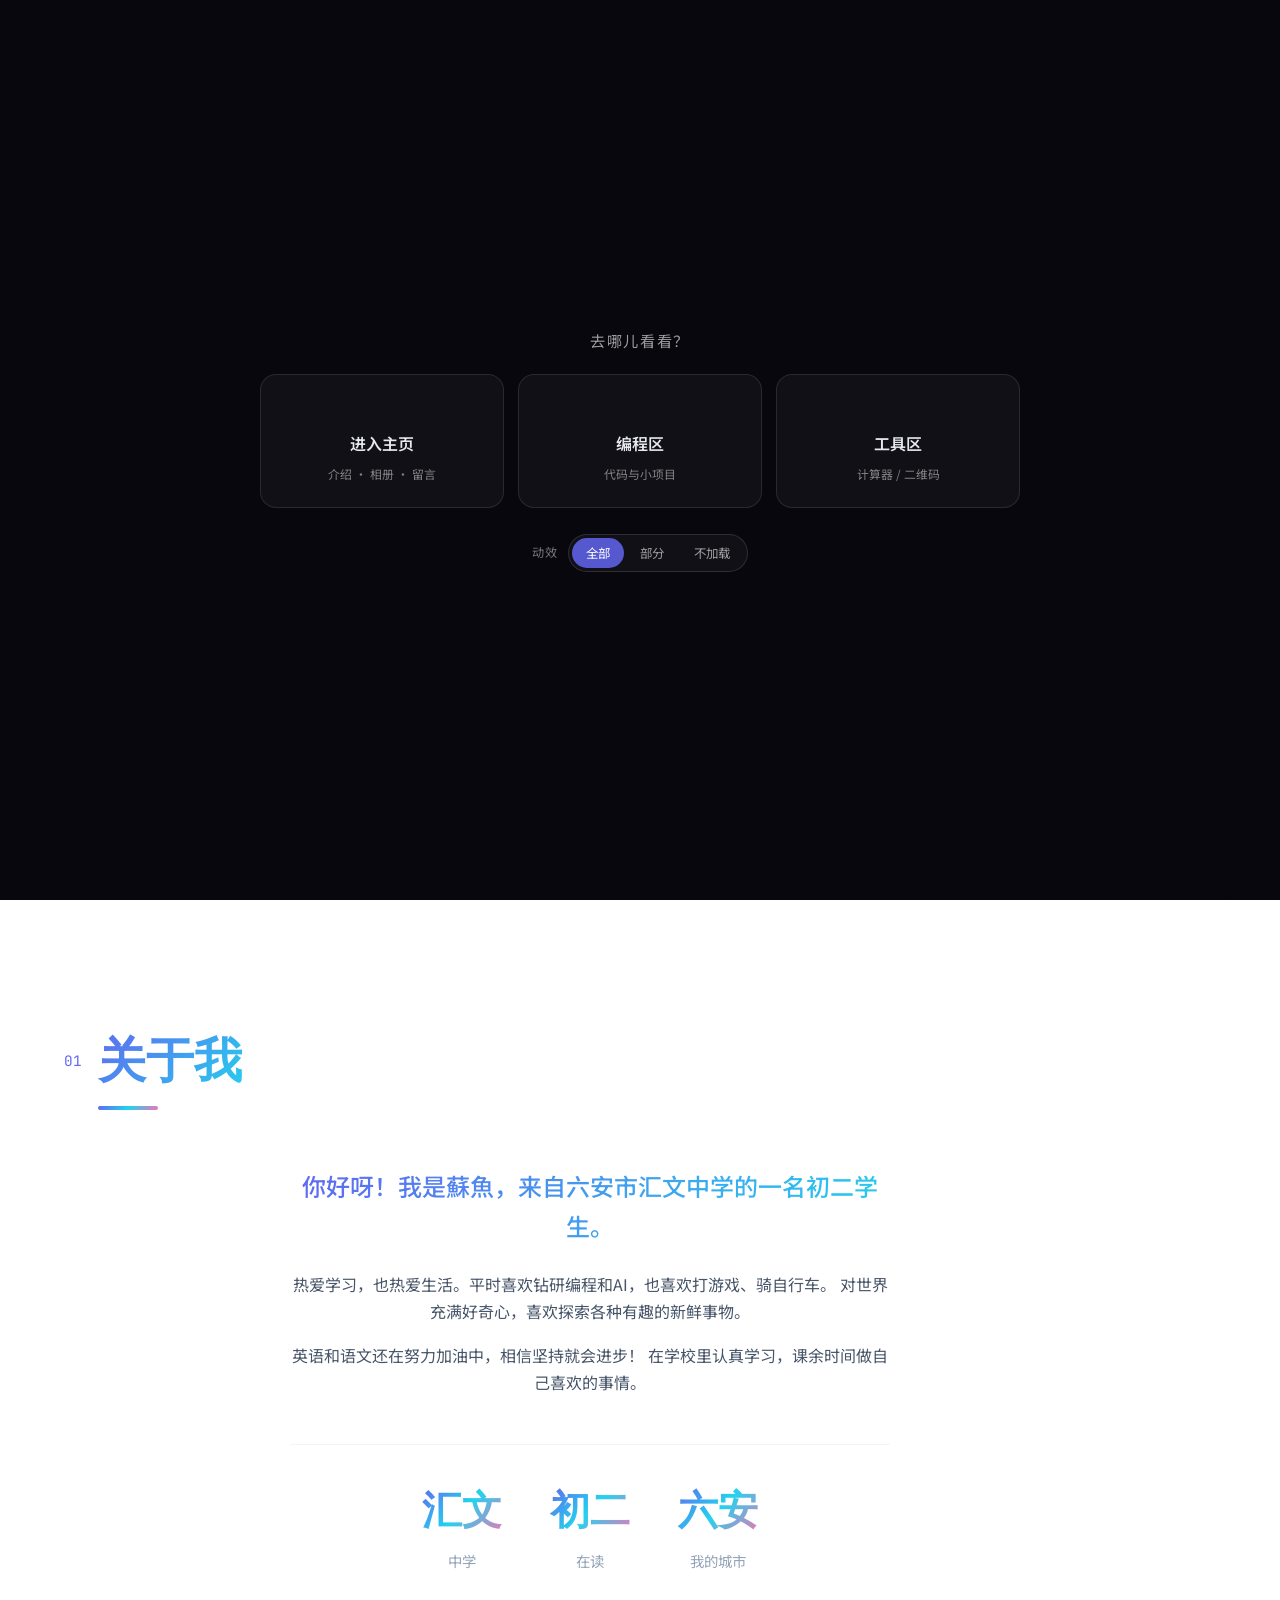
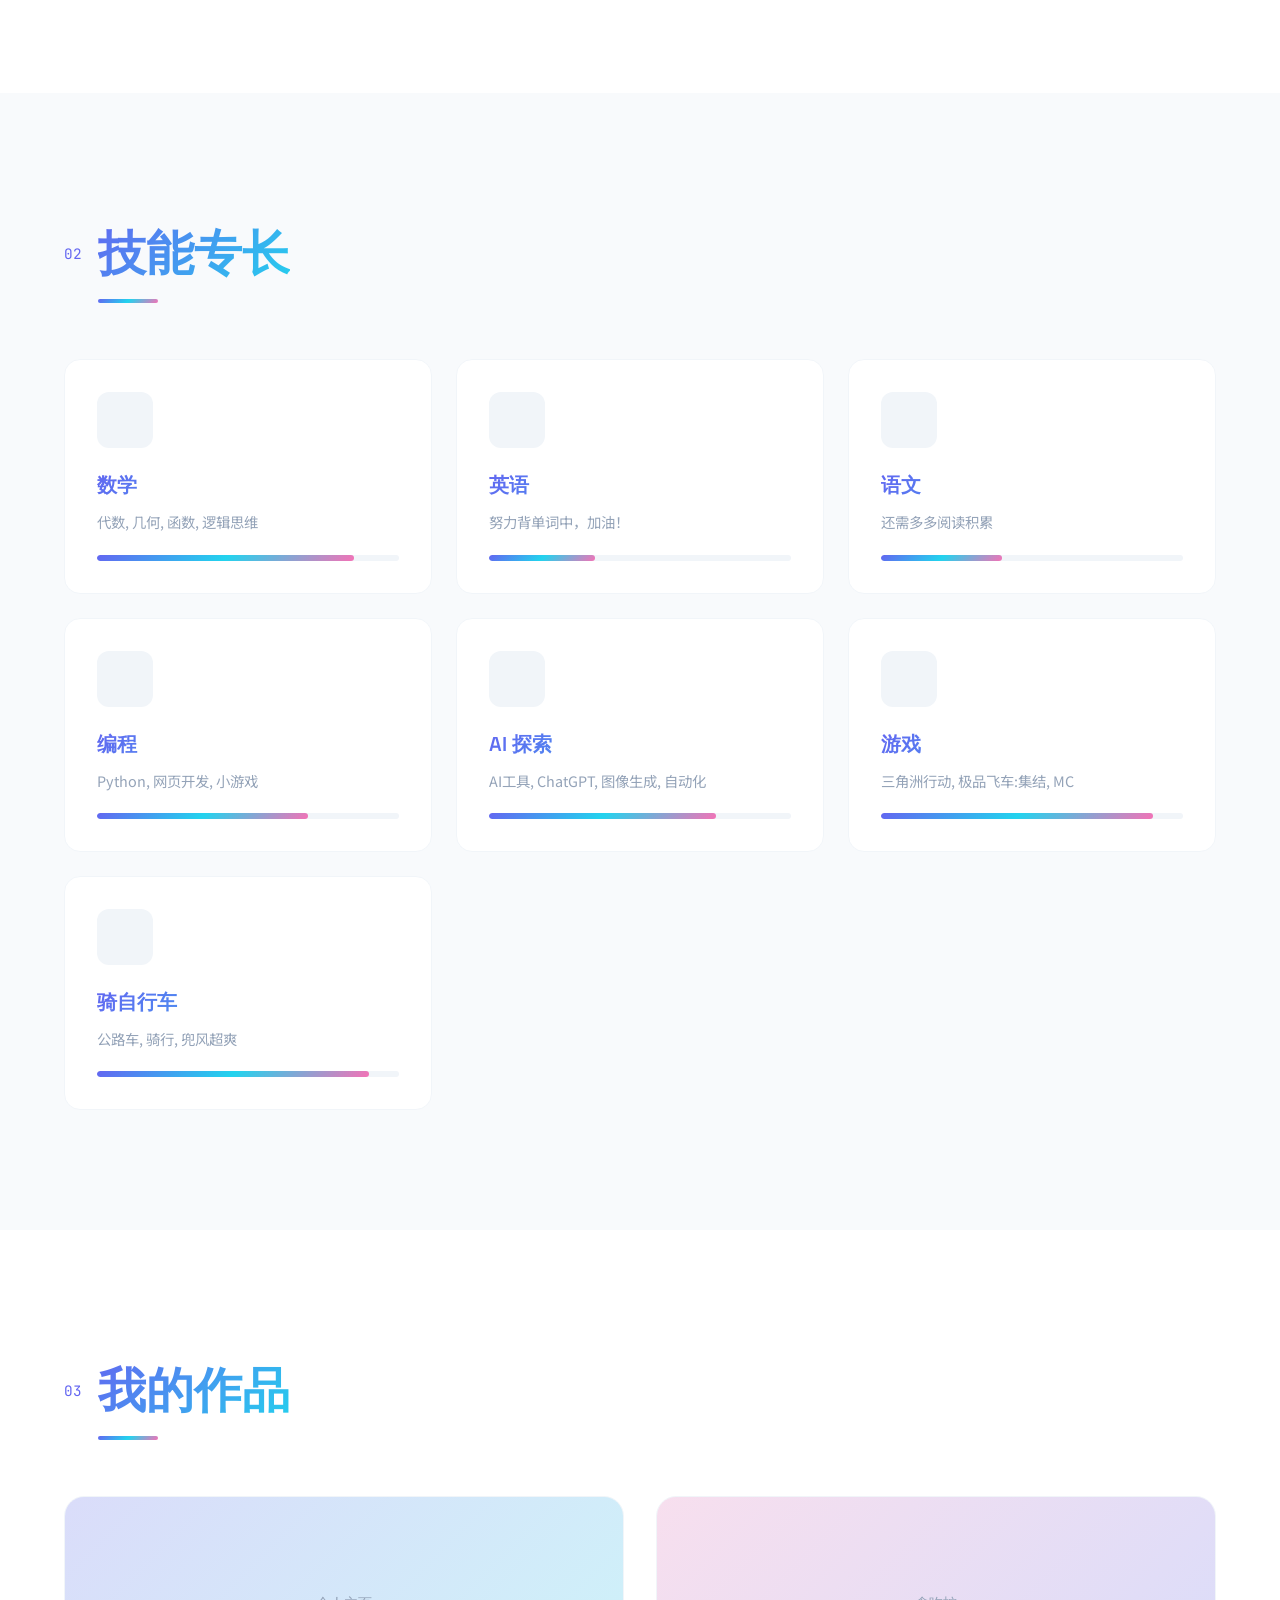
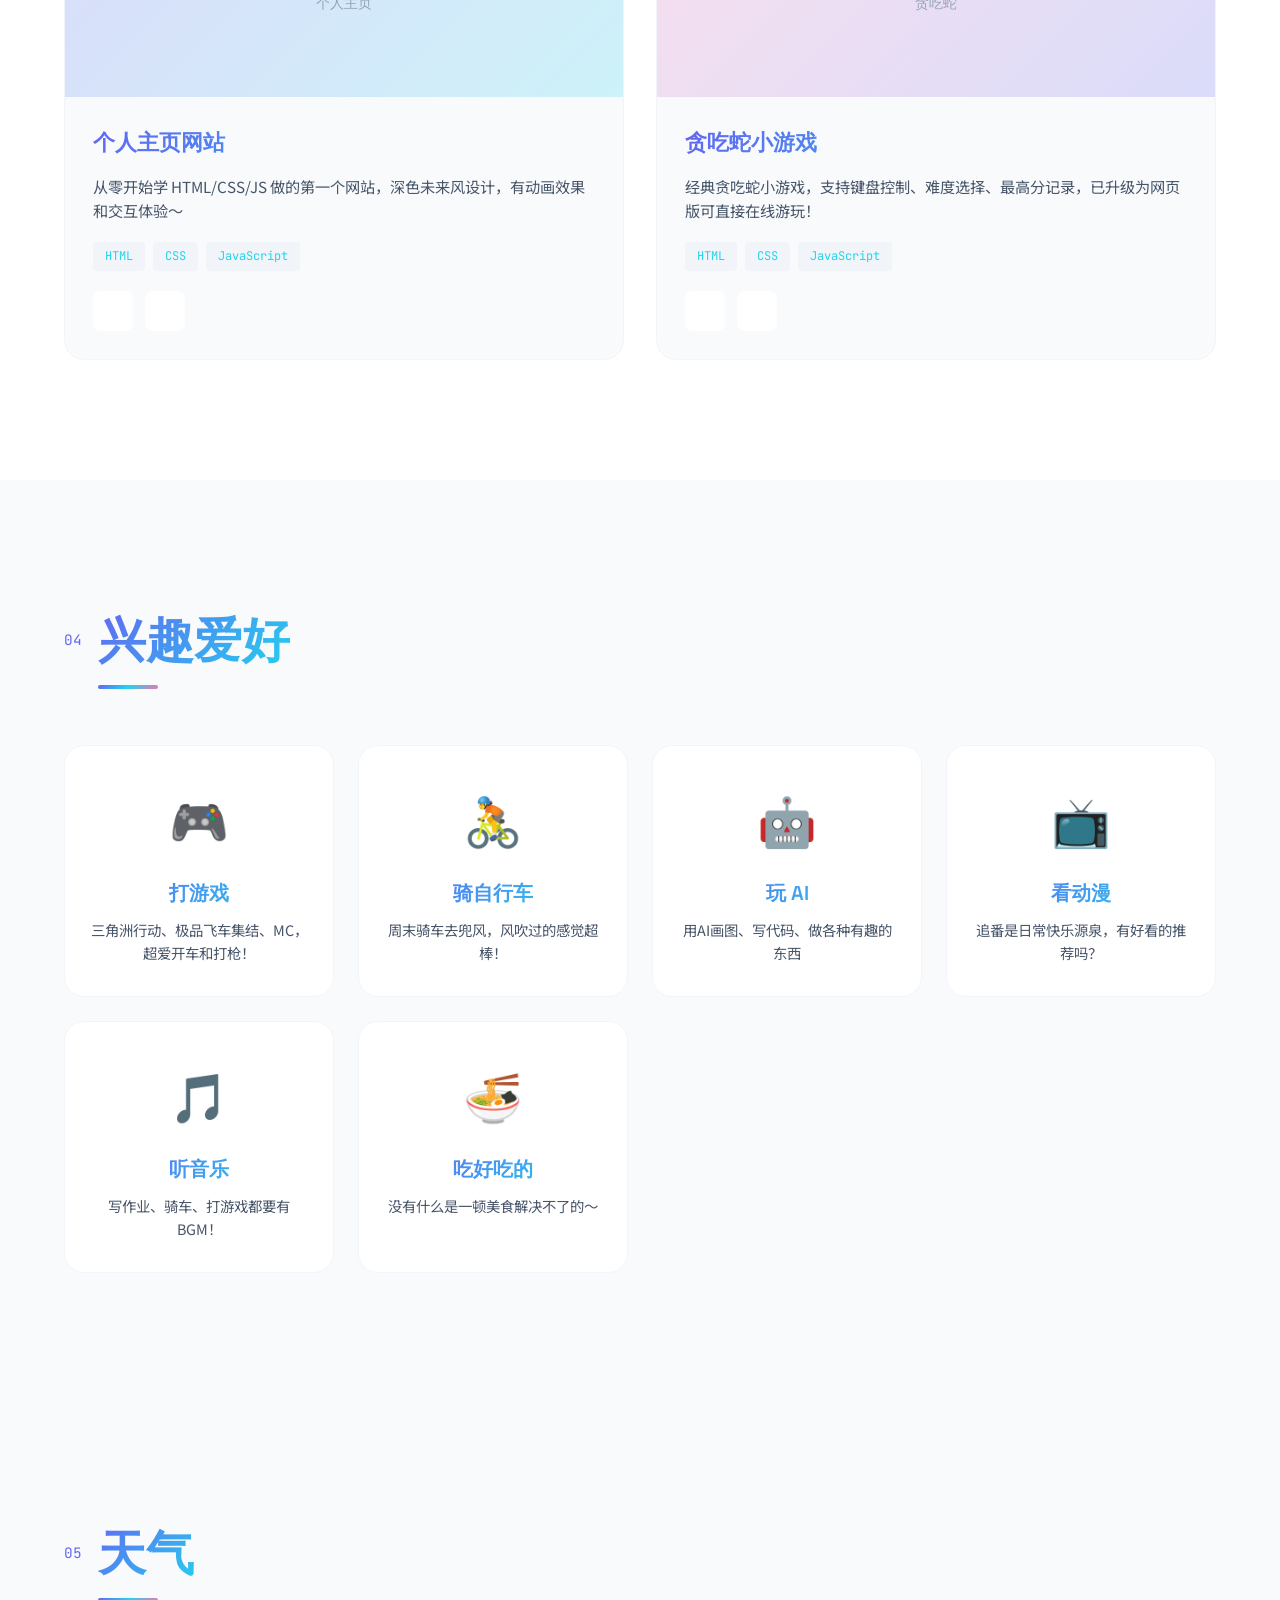
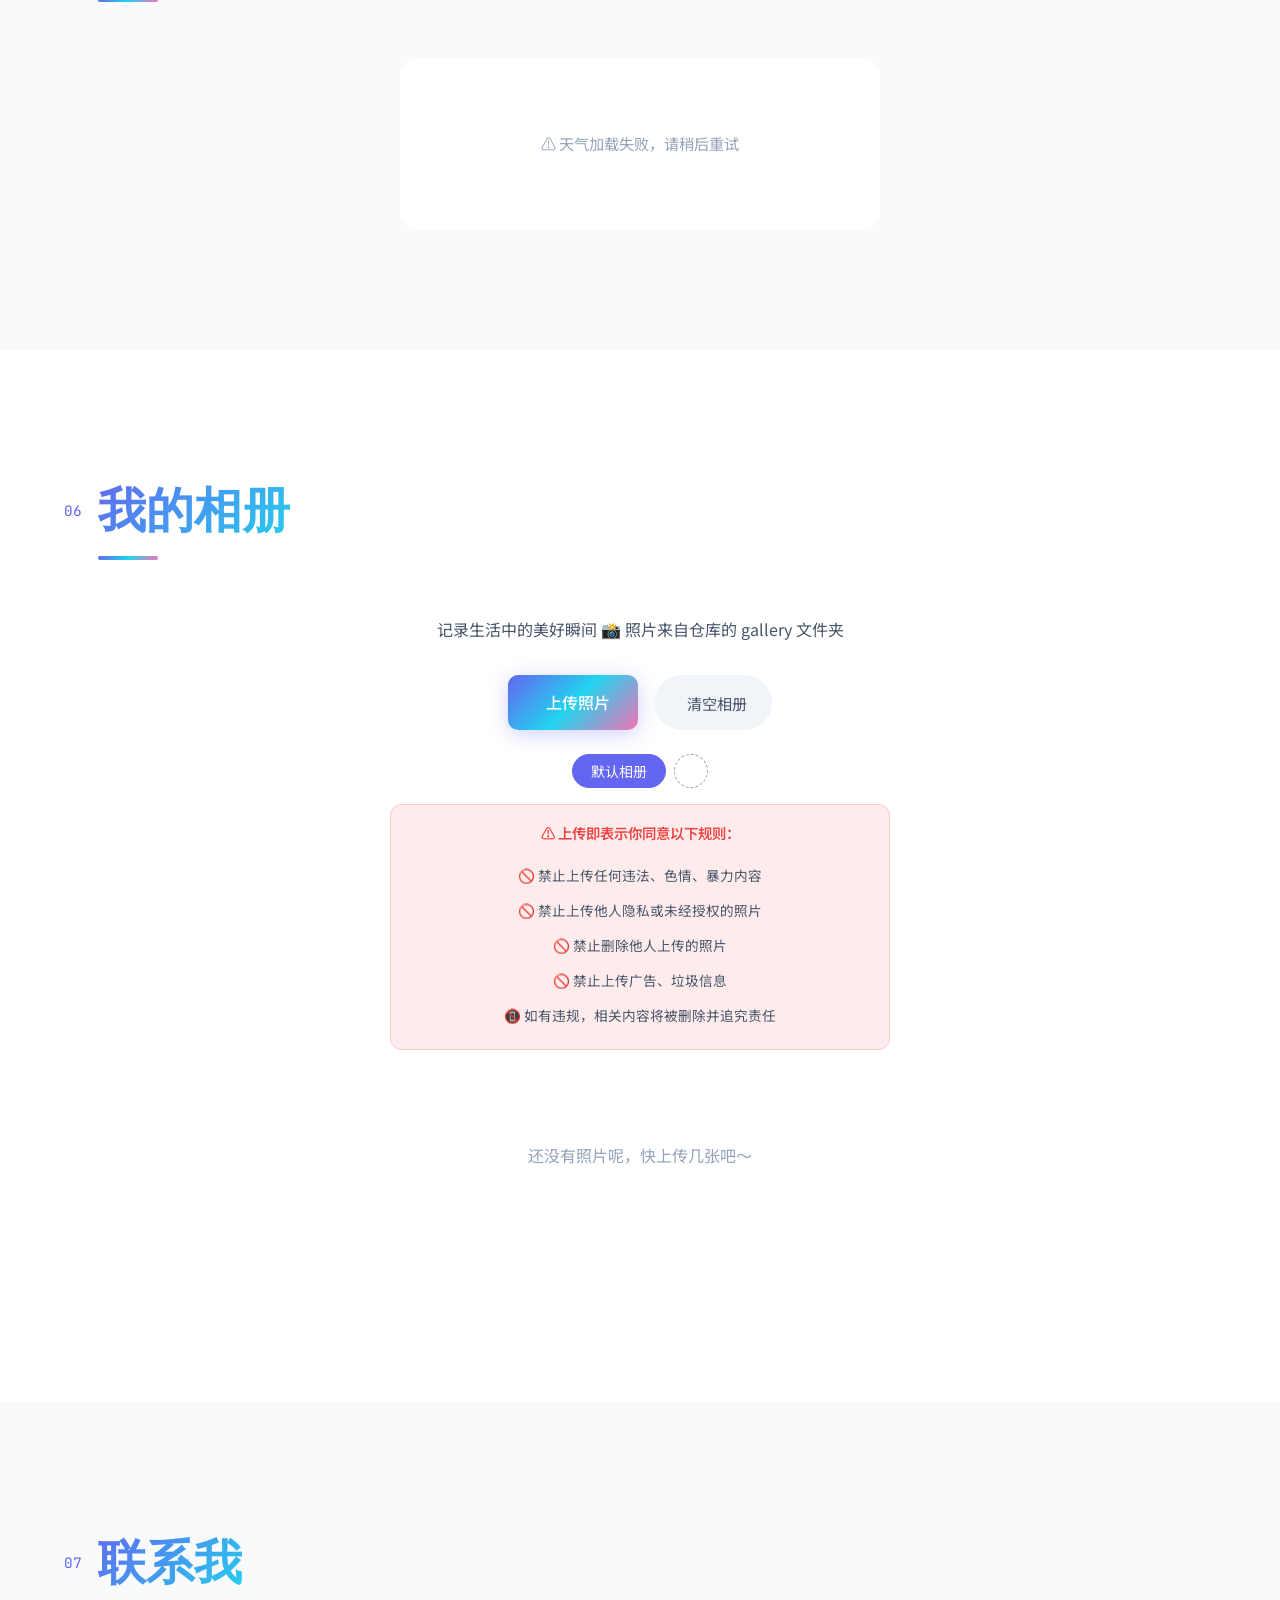
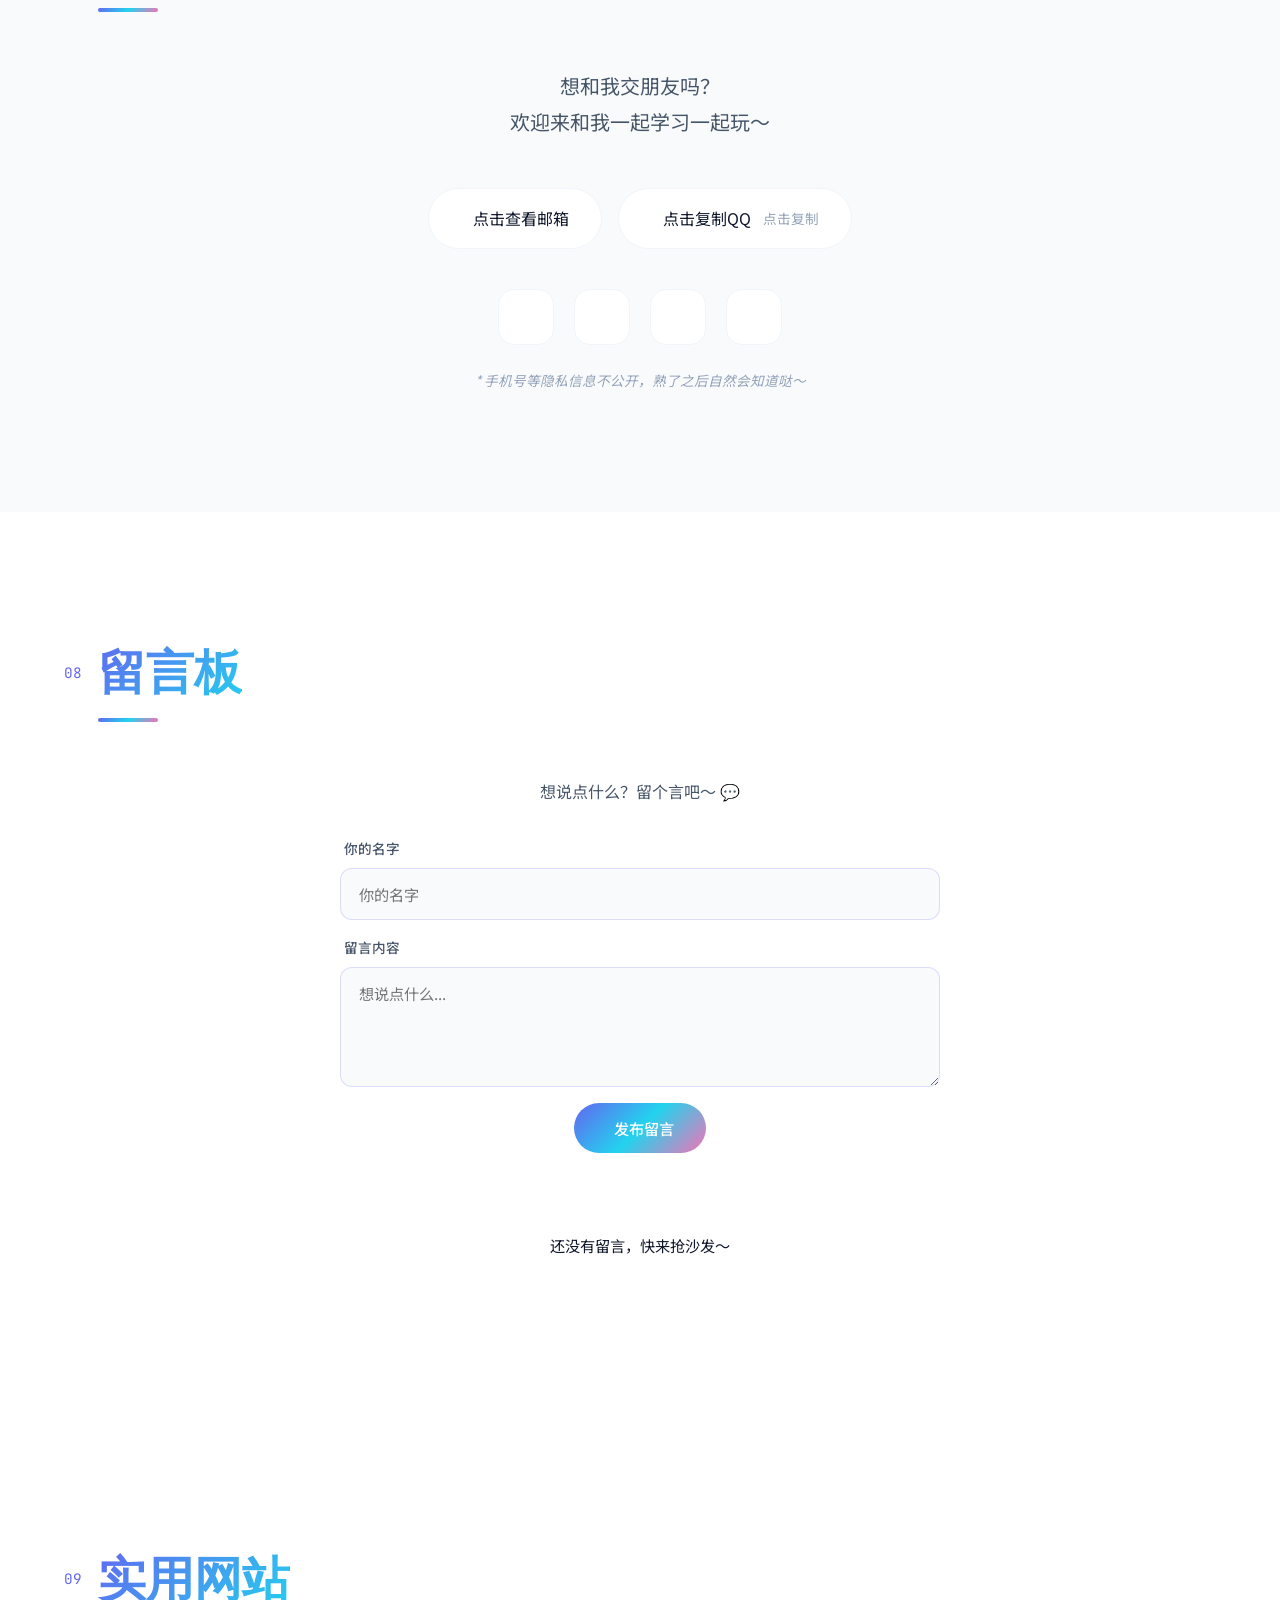
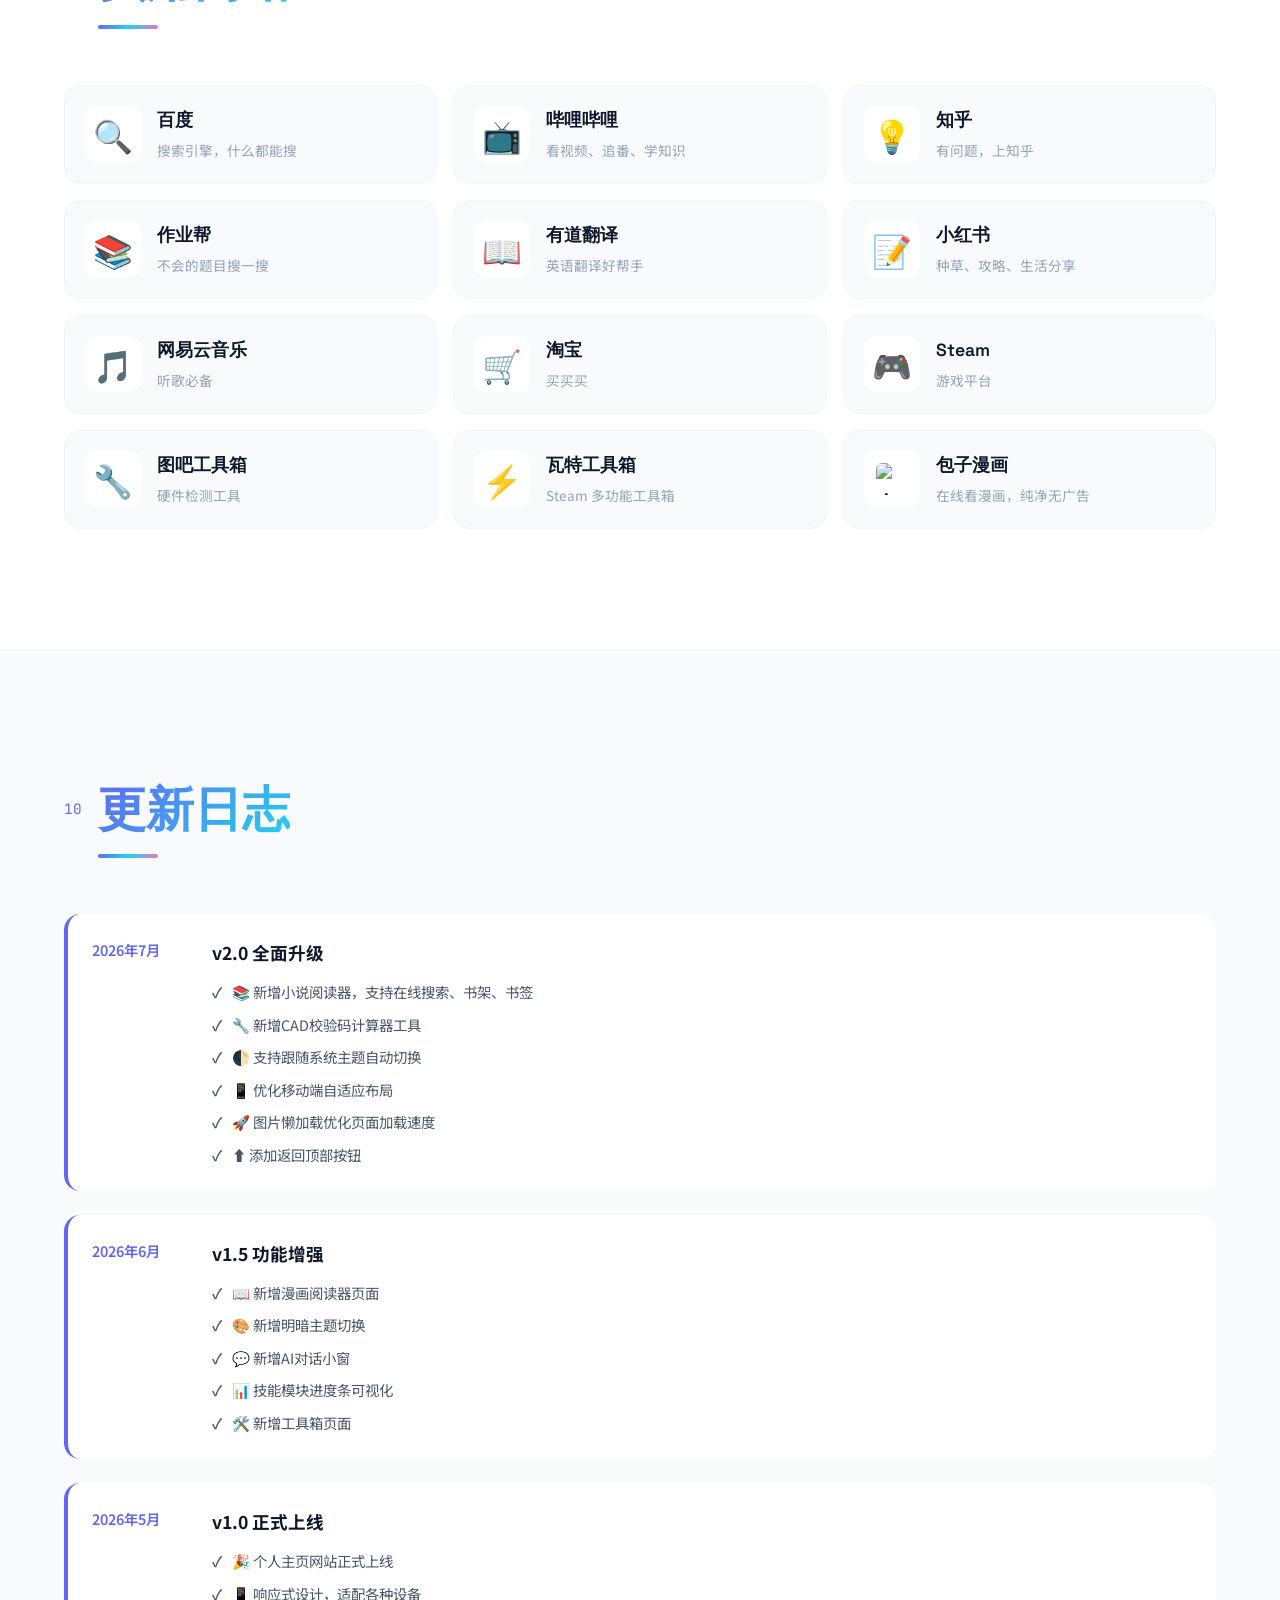
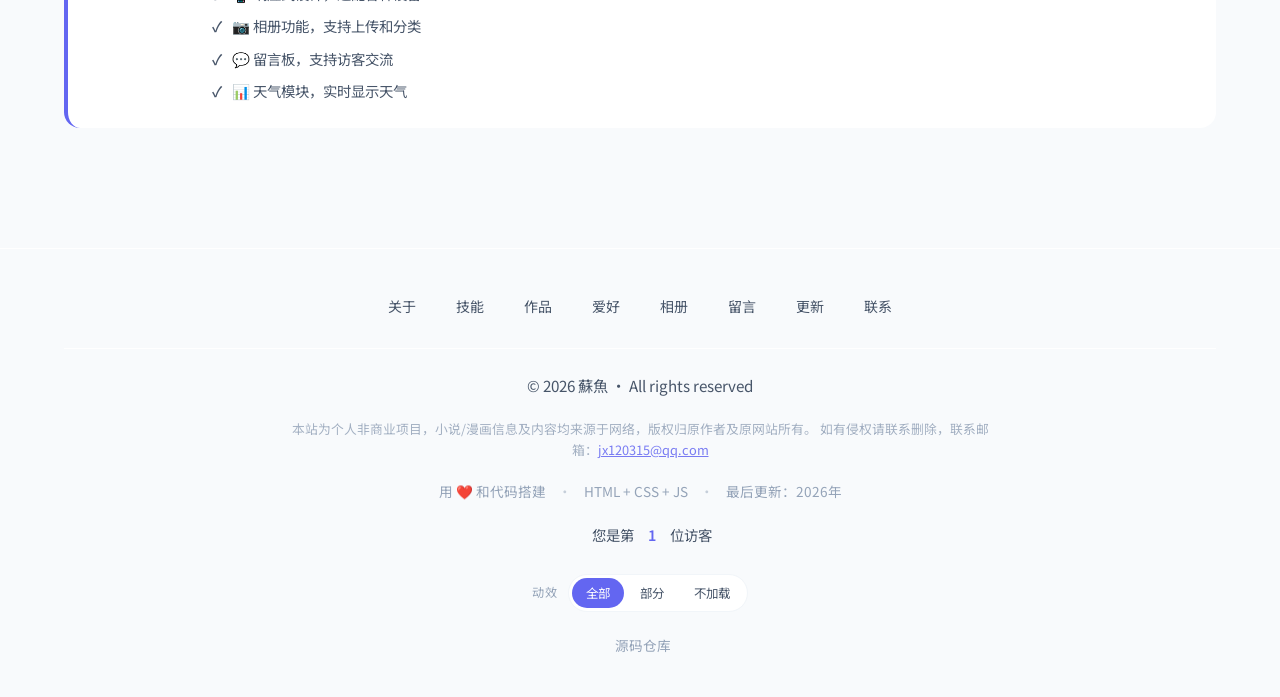
==== commit d70e4c74: "feat: 浏览整个仓库代码结构 Co-authored-by: traeagent <traeagent@users.noreply.github.com>" ====
--- a/index.html
+++ b/index.html
@@ -14,6 +14,19 @@
   <meta http-equiv="X-UA-Compatible" content="IE=edge">
   <meta name="referrer" content="no-referrer">
 
+  <!-- 动效档位：首屏渲染前应用，避免闪烁（full / lite / off） -->
+  <script>
+    (function () {
+      try {
+        var lvl = localStorage.getItem('suyu_anim_level');
+        if (lvl !== 'full' && lvl !== 'lite' && lvl !== 'off') {
+          lvl = (window.matchMedia && window.matchMedia('(prefers-reduced-motion: reduce)').matches) ? 'off' : 'full';
+        }
+        if (lvl !== 'full') document.documentElement.classList.add('anim-' + lvl);
+      } catch (e) {}
+    })();
+  </script>
+
   <!-- Open Graph / 分享标签 -->
   <meta property="og:type" content="website">
   <meta property="og:title" content="蘇魚 | 个人主页">
@@ -34,11 +47,44 @@
   <link rel="stylesheet" href="style.css">
 </head>
 <body>
-  <!-- 开场动画（每次会话首次访问播放一次，点击可跳过） -->
+  <!-- 开场动画 + 三入口（每次会话首次访问出现一次） -->
   <div class="intro-overlay" id="introOverlay">
-    <video class="intro-video" id="introVideo" muted playsinline preload="auto" aria-hidden="true">
-      <source src="opening.mp4" type="video/mp4">
-    </video>
+    <div class="intro-stage" id="introStage">
+      <video class="intro-video" id="introVideo" muted playsinline preload="auto" aria-hidden="true">
+        <source src="opening.mp4" type="video/mp4">
+      </video>
+    </div>
+
+    <div class="intro-entry" id="introEntry">
+      <p class="intro-entry-title">去哪儿看看？</p>
+      <div class="intro-cards">
+        <a class="intro-card" href="index.html" data-intro-go="home">
+          <i data-lucide="home"></i>
+          <span class="intro-card-name">进入主页</span>
+          <span class="intro-card-desc">介绍 · 相册 · 留言</span>
+        </a>
+        <a class="intro-card" href="https://su120315.github.io/SUYU3/" data-intro-go="code">
+          <i data-lucide="code"></i>
+          <span class="intro-card-name">编程区</span>
+          <span class="intro-card-desc">代码与小项目</span>
+        </a>
+        <a class="intro-card" href="tools.html" data-intro-go="tools">
+          <i data-lucide="wrench"></i>
+          <span class="intro-card-name">工具区</span>
+          <span class="intro-card-desc">计算器 / 二维码</span>
+        </a>
+      </div>
+
+      <div class="intro-level">
+        <span>动效</span>
+        <div class="anim-level" data-anim-level-group>
+          <button type="button" class="anim-level-btn" data-anim-level="full">全部</button>
+          <button type="button" class="anim-level-btn" data-anim-level="lite">部分</button>
+          <button type="button" class="anim-level-btn" data-anim-level="off">不加载</button>
+        </div>
+      </div>
+    </div>
+
     <button class="intro-skip" id="introSkip" type="button">跳过 ›</button>
   </div>
 
@@ -727,6 +773,14 @@
           <i data-lucide="eye"></i>
           <span>您是第 <strong id="visitorCount">--</strong> 位访客</span>
         </p>
+        <div class="footer-anim-level">
+          <span>动效</span>
+          <div class="anim-level anim-level--page" data-anim-level-group>
+            <button type="button" class="anim-level-btn" data-anim-level="full">全部</button>
+            <button type="button" class="anim-level-btn" data-anim-level="lite">部分</button>
+            <button type="button" class="anim-level-btn" data-anim-level="off">不加载</button>
+          </div>
+        </div>
         <p class="footer-links">
           <a href="https://github.com/" target="_blank" rel="noopener">
             <i data-lucide="git-branch"></i>
--- a/style.css
+++ b/style.css
@@ -6555,15 +6555,17 @@
   html { scroll-behavior: smooth; }
 }
 
-/* ==================== 开场动画 (Opening Intro) ==================== */
+/* ==================== 开场动画 + 三入口 (Opening Intro / Entry) ==================== */
 .intro-overlay {
   position: fixed;
   inset: 0;
   z-index: 10050;
   display: flex;
+  flex-direction: column;
   align-items: center;
   justify-content: center;
   background: #07070d;
+  overflow: hidden;
   opacity: 1;
   transition: opacity 0.7s ease;
 }
@@ -6571,6 +6573,15 @@
   opacity: 0;
   visibility: hidden;
   pointer-events: none;
+}
+
+/* 视频舞台：满屏 → 一边上移一边缩小 */
+.intro-stage {
+  position: absolute;
+  inset: 0;
+  overflow: hidden;
+  transform-origin: center center;
+  transition: transform 0.9s cubic-bezier(0.22, 1, 0.36, 1), border-radius 0.9s ease;
 }
 .intro-video {
   display: block;
@@ -6578,10 +6589,69 @@
   height: 100%;
   object-fit: cover;
 }
+.intro-overlay.is-entry .intro-stage {
+  transform: translateY(-38vh) scale(0.34);
+  border-radius: 18px;
+}
+
+/* 三个入口卡片 */
+.intro-entry {
+  position: relative;
+  z-index: 2;
+  width: min(760px, 90vw);
+  text-align: center;
+  opacity: 0;
+  transform: translateY(22px);
+  pointer-events: none;
+  transition: opacity 0.6s ease 0.35s, transform 0.6s cubic-bezier(0.22, 1, 0.36, 1) 0.35s;
+}
+.intro-overlay.is-entry .intro-entry {
+  opacity: 1;
+  transform: none;
+  pointer-events: auto;
+}
+.intro-entry-title {
+  margin-bottom: 20px;
+  color: rgba(255, 255, 255, 0.6);
+  font-size: 0.95rem;
+  letter-spacing: 0.1em;
+}
+.intro-cards {
+  display: grid;
+  grid-template-columns: repeat(3, 1fr);
+  gap: 14px;
+}
+.intro-card {
+  display: flex;
+  flex-direction: column;
+  align-items: center;
+  gap: 7px;
+  padding: 22px 14px;
+  border-radius: 16px;
+  border: 1px solid rgba(255, 255, 255, 0.1);
+  background: rgba(255, 255, 255, 0.04);
+  color: #e8e8f0;
+  text-decoration: none;
+  transition: transform 0.25s, border-color 0.25s, background 0.25s, box-shadow 0.25s;
+}
+.intro-card:hover {
+  transform: translateY(-4px);
+  border-color: rgba(99, 102, 241, 0.6);
+  background: rgba(99, 102, 241, 0.14);
+  box-shadow: 0 12px 30px rgba(0, 0, 0, 0.45);
+}
+.intro-card i { width: 26px; height: 26px; color: #6366f1; }
+.intro-card:nth-child(2) i { color: #22d3ee; }
+.intro-card:nth-child(3) i { color: #f472b6; }
+.intro-card-name { font-size: 1rem; font-weight: 600; }
+.intro-card-desc { font-size: 0.74rem; color: rgba(255, 255, 255, 0.48); }
+
+/* 跳过按钮 */
 .intro-skip {
   position: absolute;
   right: 22px;
   bottom: 22px;
+  z-index: 3;
   padding: 8px 18px;
   border-radius: 100px;
   border: 1px solid rgba(255, 255, 255, 0.18);
@@ -6593,19 +6663,106 @@
   cursor: pointer;
   backdrop-filter: blur(10px);
   -webkit-backdrop-filter: blur(10px);
-  transition: color 0.25s, border-color 0.25s, background 0.25s;
+  transition: color 0.25s, border-color 0.25s, background 0.25s, opacity 0.3s;
 }
 .intro-skip:hover {
   color: #fff;
   border-color: rgba(99, 102, 241, 0.65);
   background: rgba(99, 102, 241, 0.18);
 }
+.intro-overlay.is-entry .intro-skip {
+  opacity: 0;
+  pointer-events: none;
+}
 /* 播放期间锁定滚动，避免背景页面跟着滚动 */
 body.intro-lock {
   overflow: hidden;
 }
+
+/* ==================== 动效档位 (Animation Level) ==================== */
+.anim-level {
+  display: inline-flex;
+  gap: 2px;
+  padding: 3px;
+  border-radius: 100px;
+  border: 1px solid rgba(255, 255, 255, 0.12);
+  background: rgba(255, 255, 255, 0.04);
+}
+.anim-level-btn {
+  padding: 6px 14px;
+  border: none;
+  border-radius: 100px;
+  background: transparent;
+  color: rgba(255, 255, 255, 0.6);
+  font-family: inherit;
+  font-size: 0.78rem;
+  cursor: pointer;
+  transition: color 0.2s, background 0.2s;
+}
+.anim-level-btn:hover { color: #fff; }
+.anim-level-btn.is-active { background: rgba(99, 102, 241, 0.85); color: #fff; }
+/* 页脚里的档位控件跟随站点主题 */
+.anim-level--page {
+  border-color: var(--bg-tertiary);
+  background: var(--bg-secondary);
+}
+.anim-level--page .anim-level-btn { color: var(--text-secondary); }
+.anim-level--page .anim-level-btn:hover { color: var(--accent-primary); }
+.anim-level--page .anim-level-btn.is-active { background: var(--accent-primary); color: #fff; }
+
+.intro-level {
+  display: flex;
+  align-items: center;
+  justify-content: center;
+  gap: 10px;
+  margin-top: 26px;
+}
+.intro-level > span {
+  font-size: 0.76rem;
+  letter-spacing: 0.08em;
+  color: rgba(255, 255, 255, 0.45);
+}
+.footer-anim-level {
+  display: flex;
+  align-items: center;
+  justify-content: center;
+  gap: 10px;
+  margin-top: 14px;
+}
+.footer-anim-level > span {
+  font-size: 0.76rem;
+  letter-spacing: 0.06em;
+  color: var(--text-muted);
+}
+
+/* lite：只保留必要过渡；循环装饰动画只跑一遍就停 */
+html.anim-lite *,
+html.anim-lite *::before,
+html.anim-lite *::after {
+  animation-iteration-count: 1 !important;
+}
+html.anim-lite .cursor-glow,
+html.anim-lite .confetti {
+  display: none !important;
+}
+
+/* off：动画与过渡瞬间完成（跳到终态），装饰元素直接隐藏 */
+html.anim-off *,
+html.anim-off *::before,
+html.anim-off *::after {
+  animation-duration: 0.001s !important;
+  animation-delay: 0s !important;
+  animation-iteration-count: 1 !important;
+  transition-duration: 0.001s !important;
+  transition-delay: 0s !important;
+}
+html.anim-off .cursor-glow,
+html.anim-off .confetti {
+  display: none !important;
+}
+
 @media (prefers-reduced-motion: reduce) {
-  .intro-overlay { transition: none; }
+  .intro-overlay, .intro-stage, .intro-entry { transition: none; }
 }
 @media (max-width: 600px) {
   .intro-skip {
@@ -6614,4 +6771,24 @@
     padding: 7px 15px;
     font-size: 0.74rem;
   }
-}
+  .intro-overlay.is-entry .intro-stage {
+    transform: translateY(-40vh) scale(0.3);
+  }
+  .intro-entry-title {
+    margin-bottom: 14px;
+    font-size: 0.88rem;
+  }
+  .intro-cards {
+    grid-template-columns: 1fr;
+    gap: 10px;
+  }
+  .intro-card {
+    flex-direction: row;
+    justify-content: flex-start;
+    gap: 12px;
+    padding: 14px 16px;
+    text-align: left;
+  }
+  .intro-card-desc { margin-left: auto; }
+  .intro-level { margin-top: 18px; }
+}
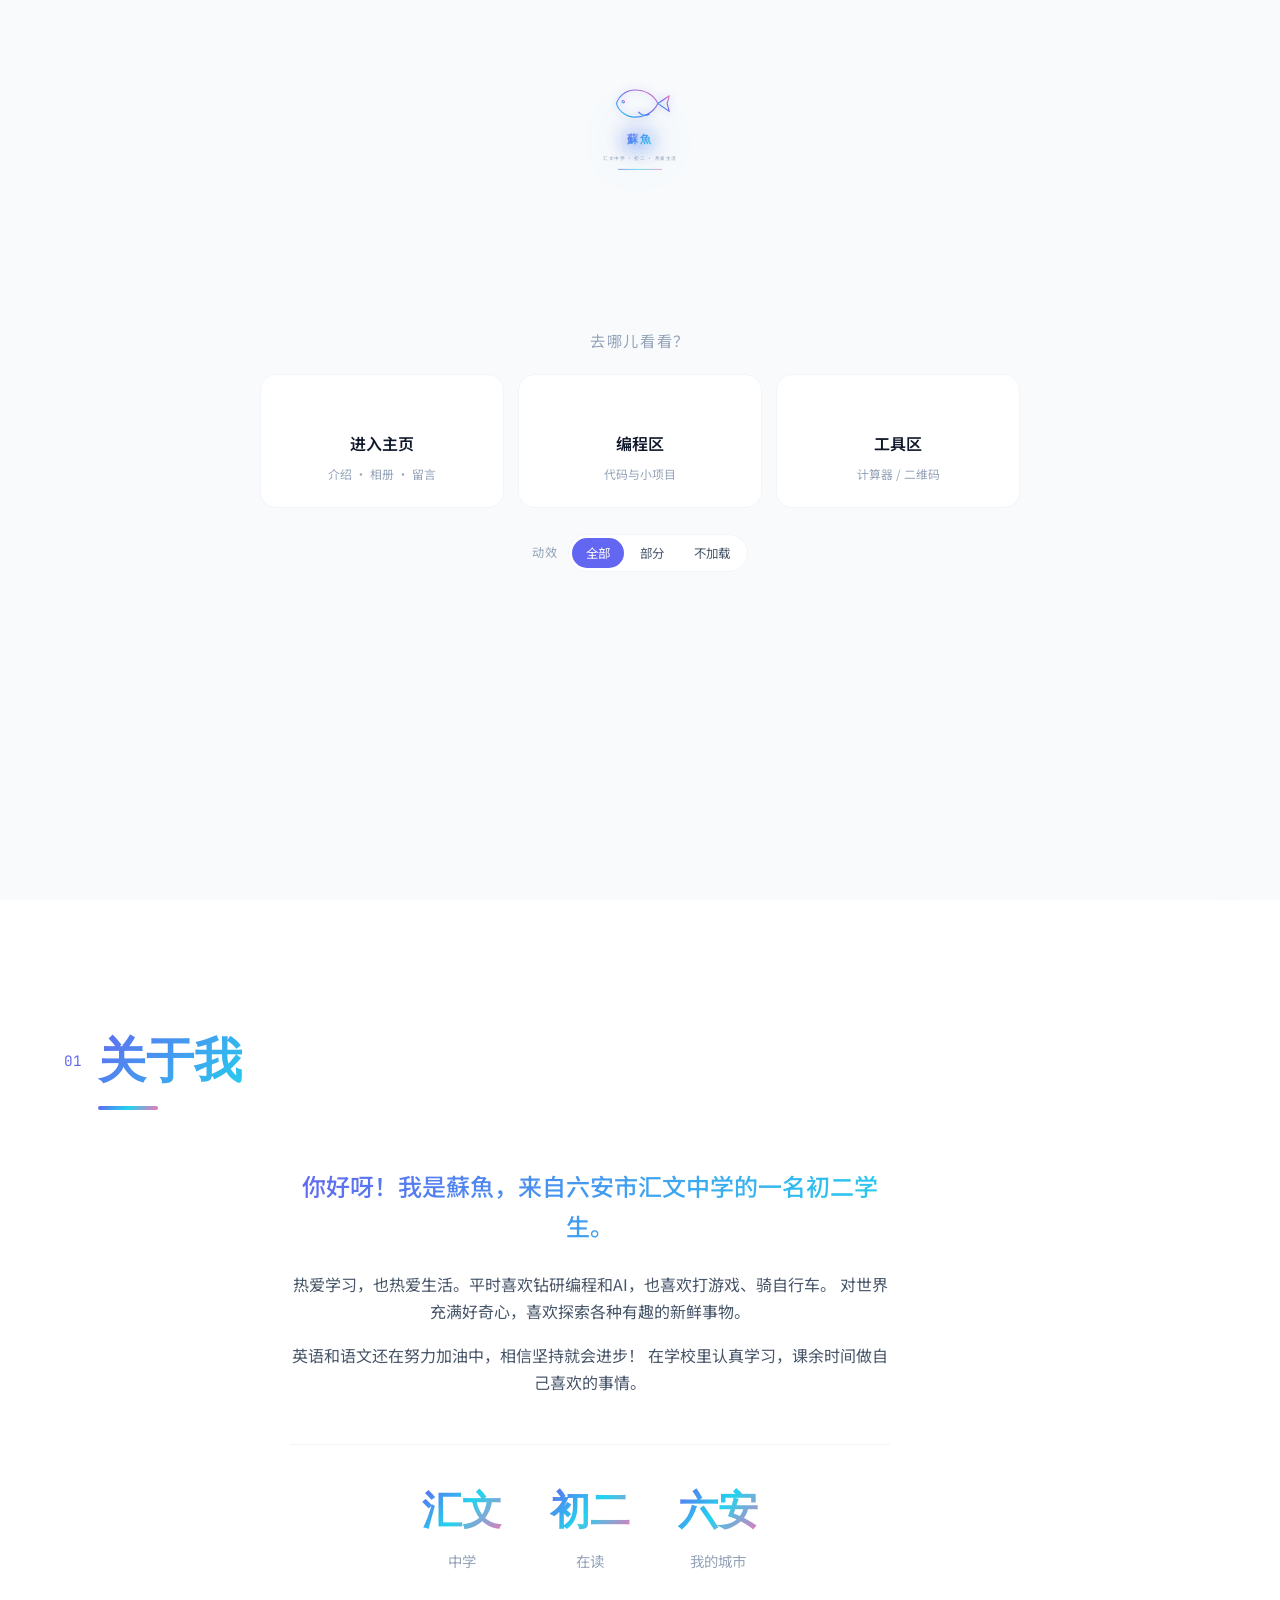
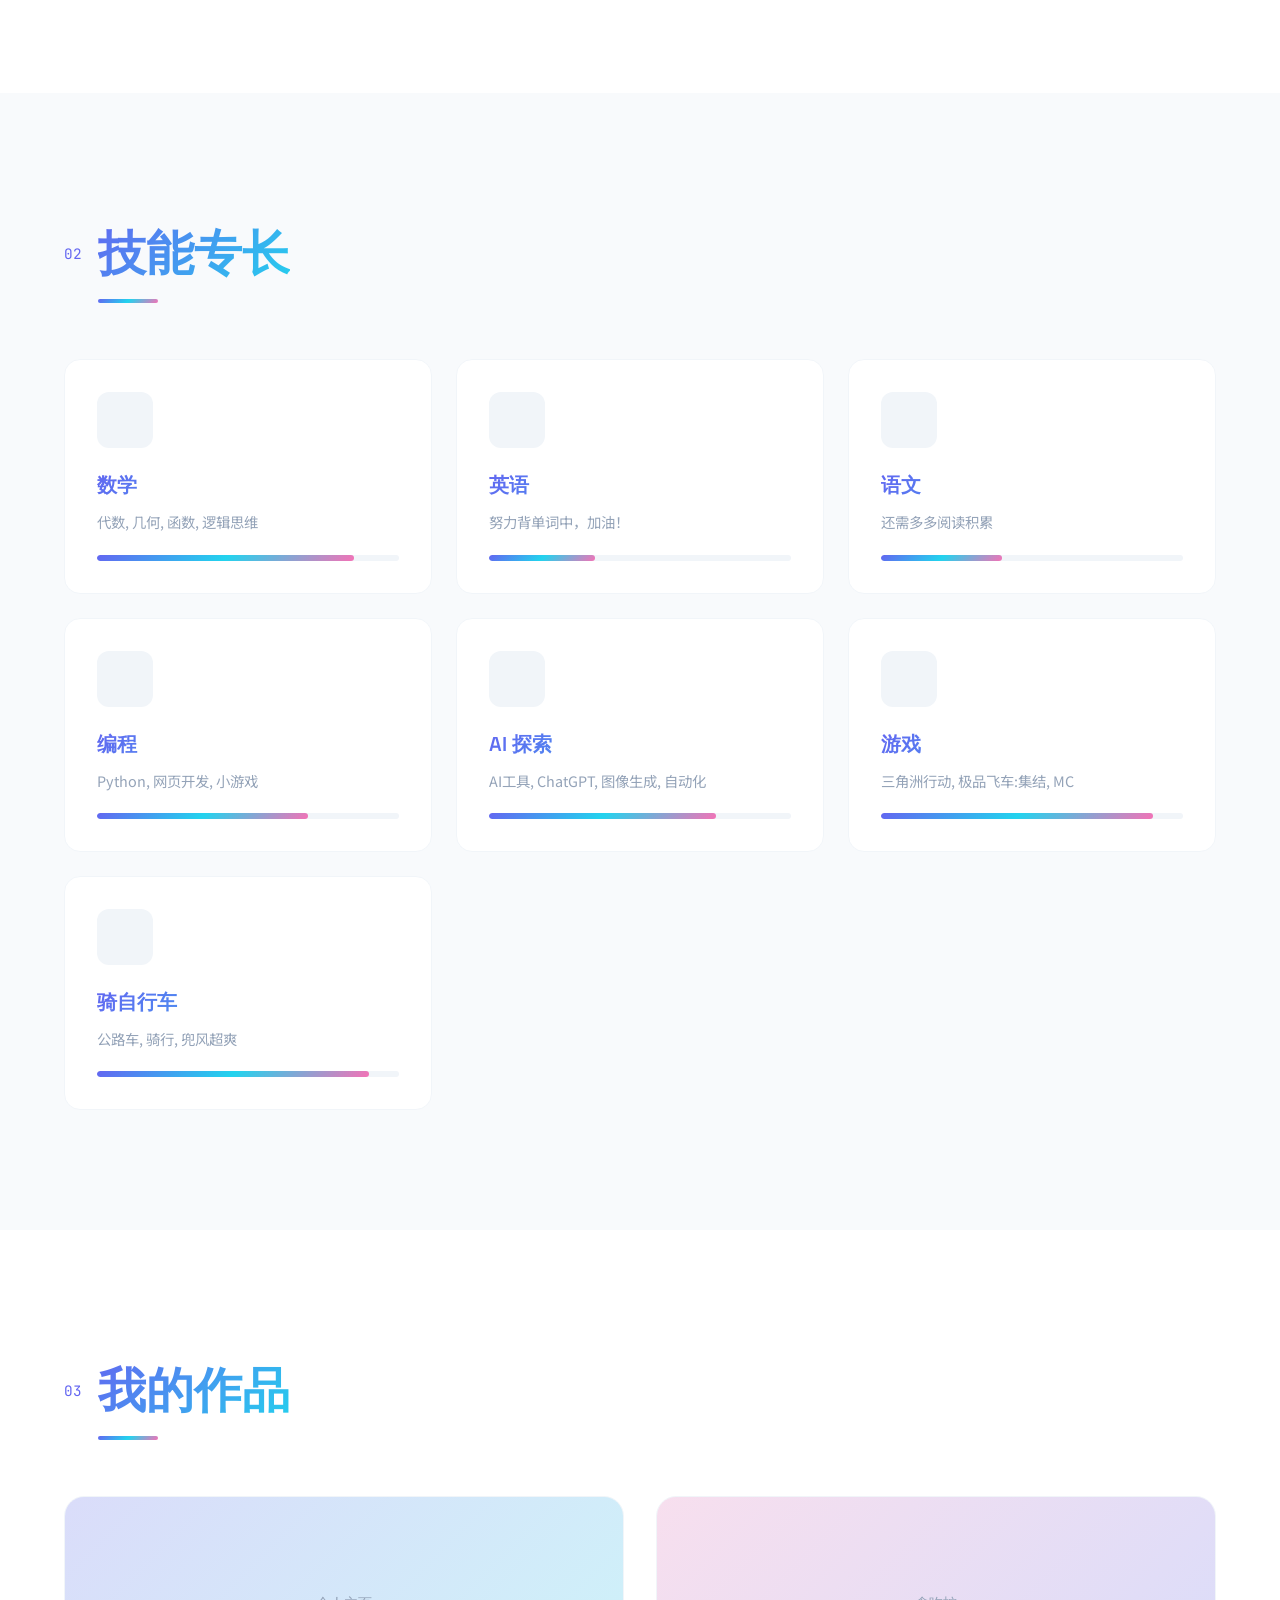
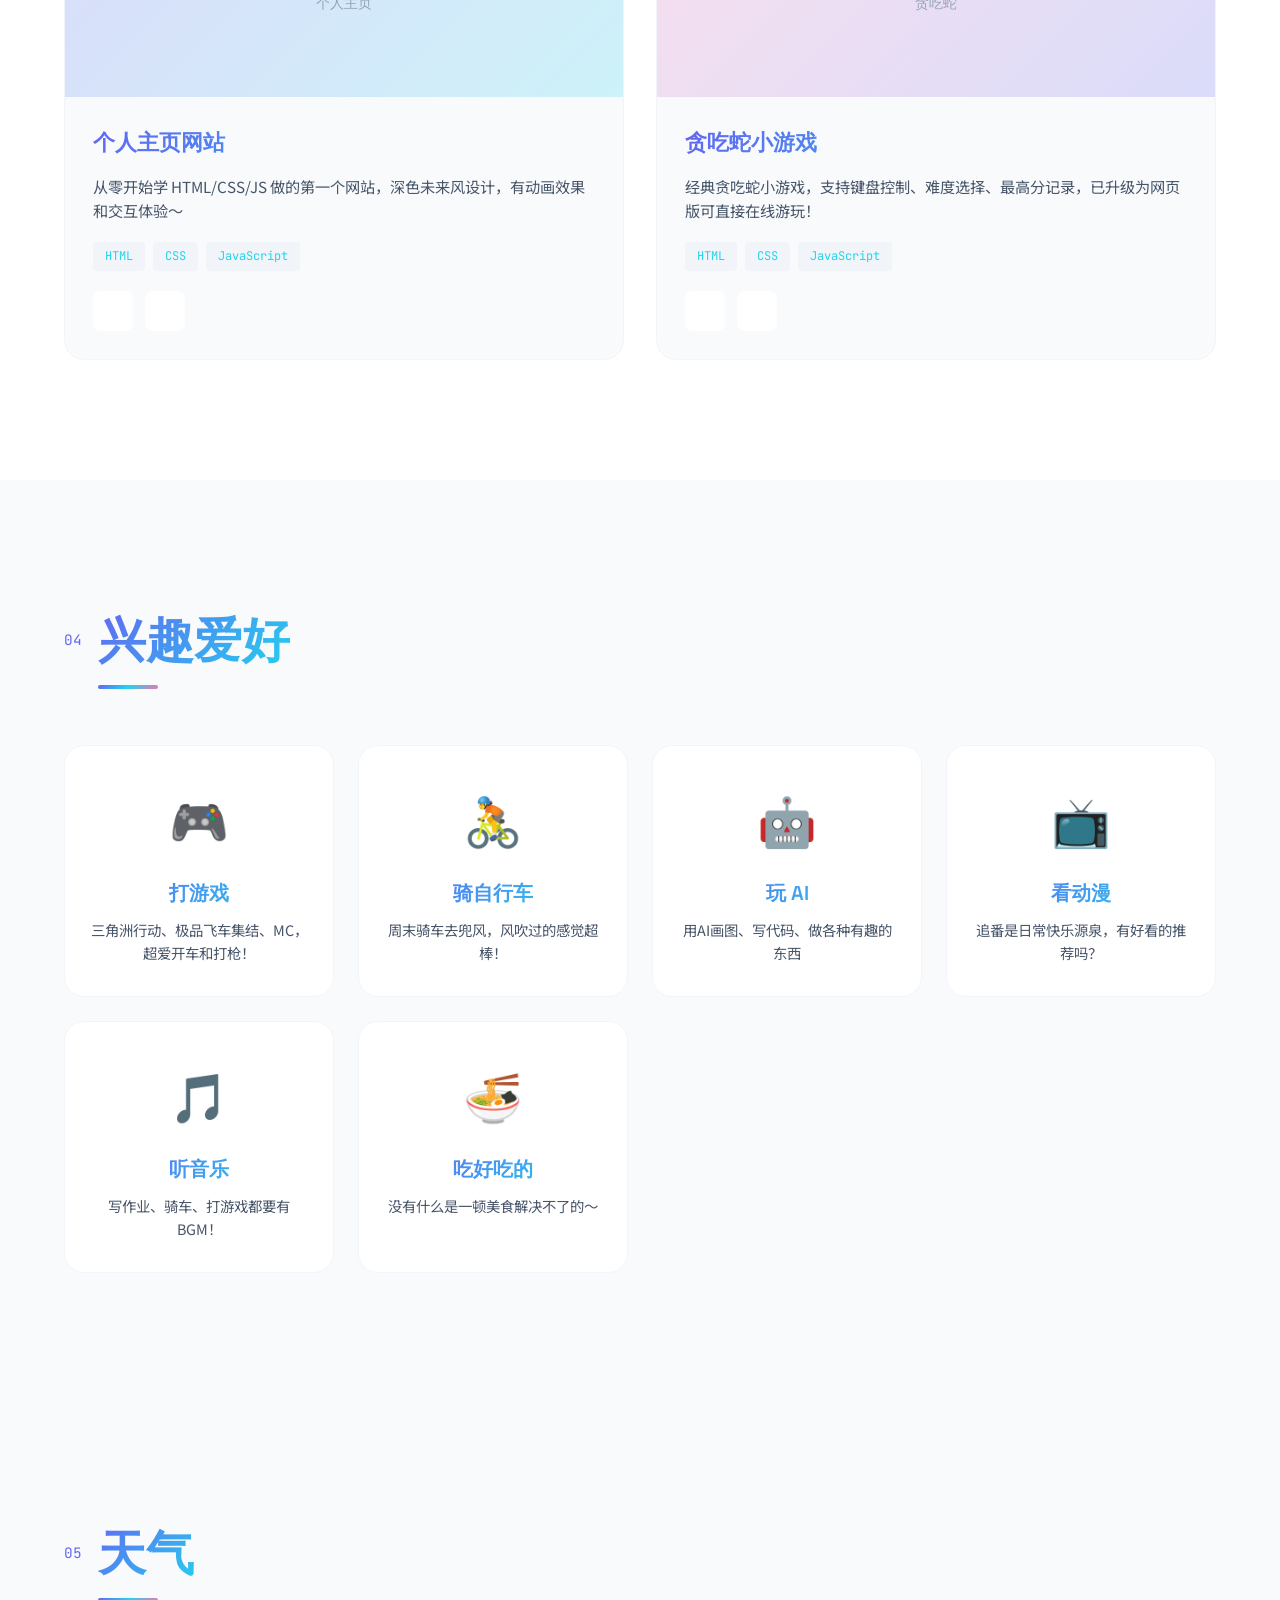
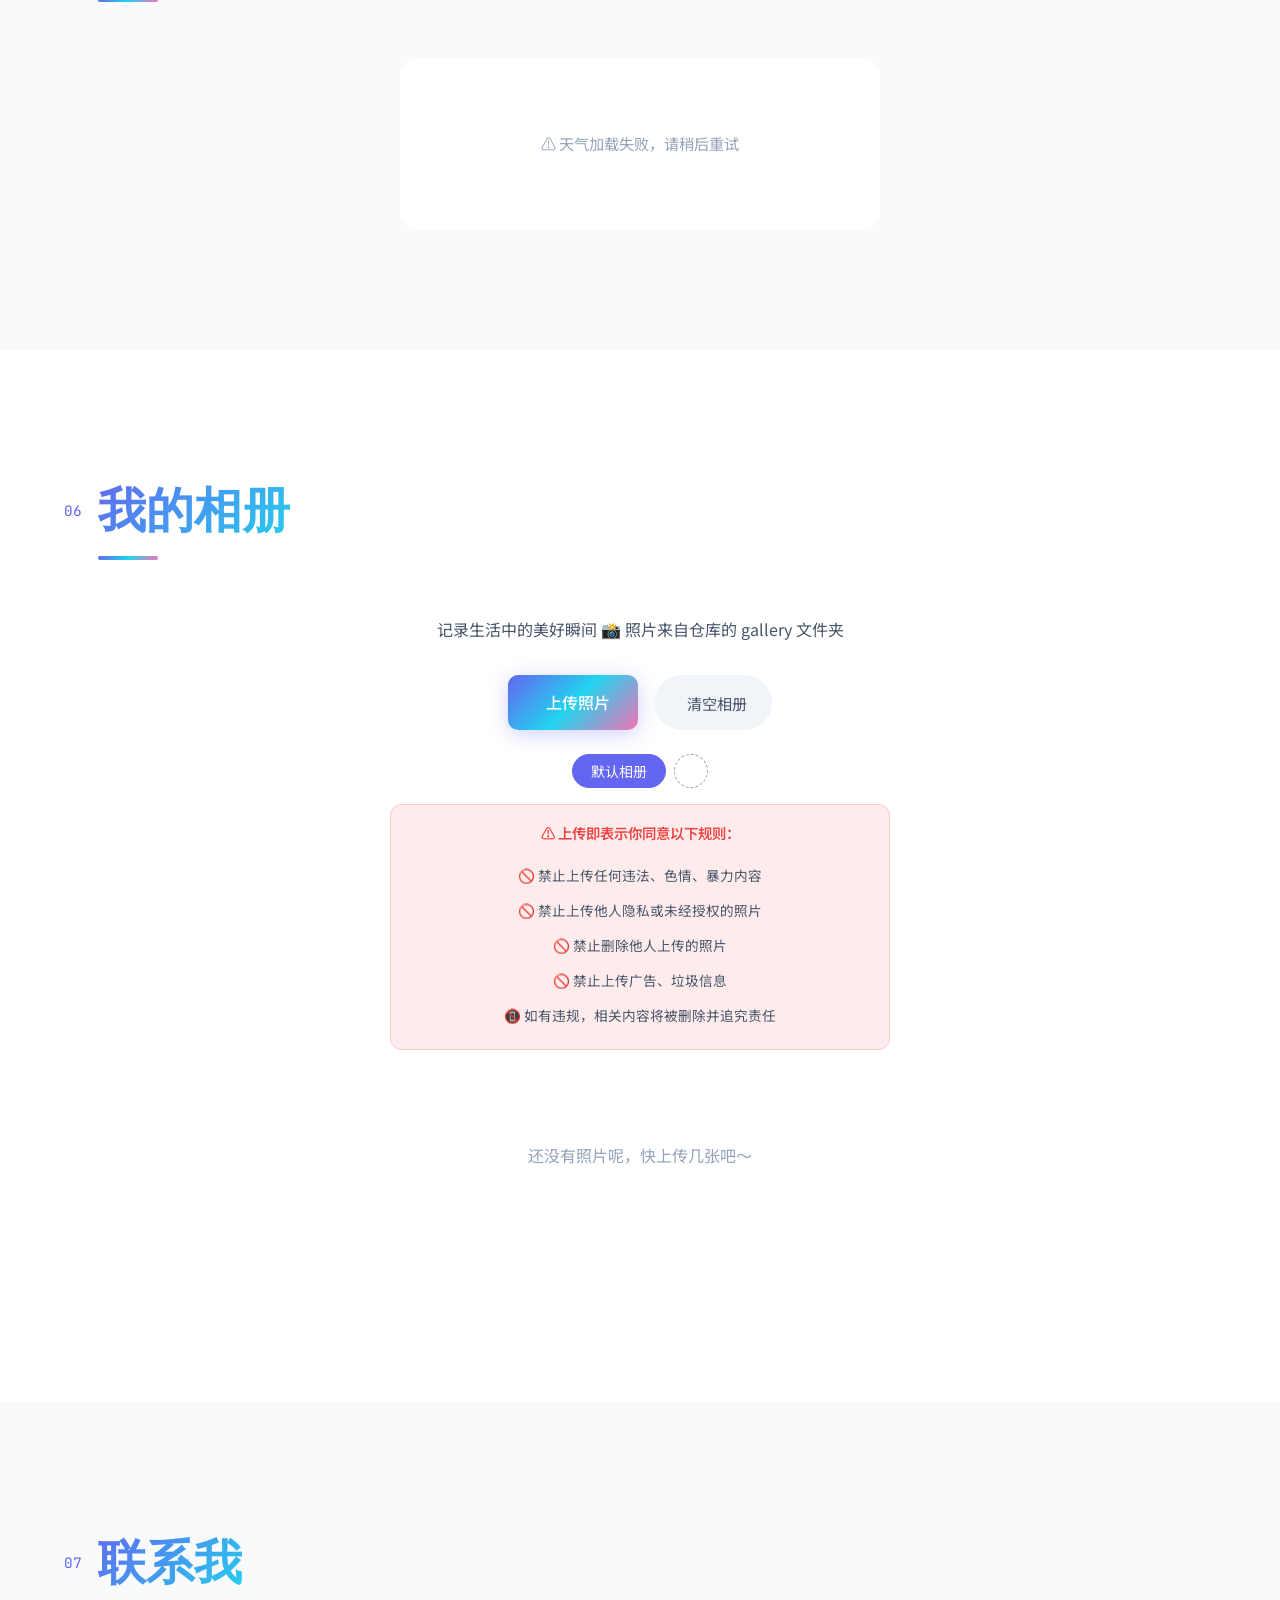
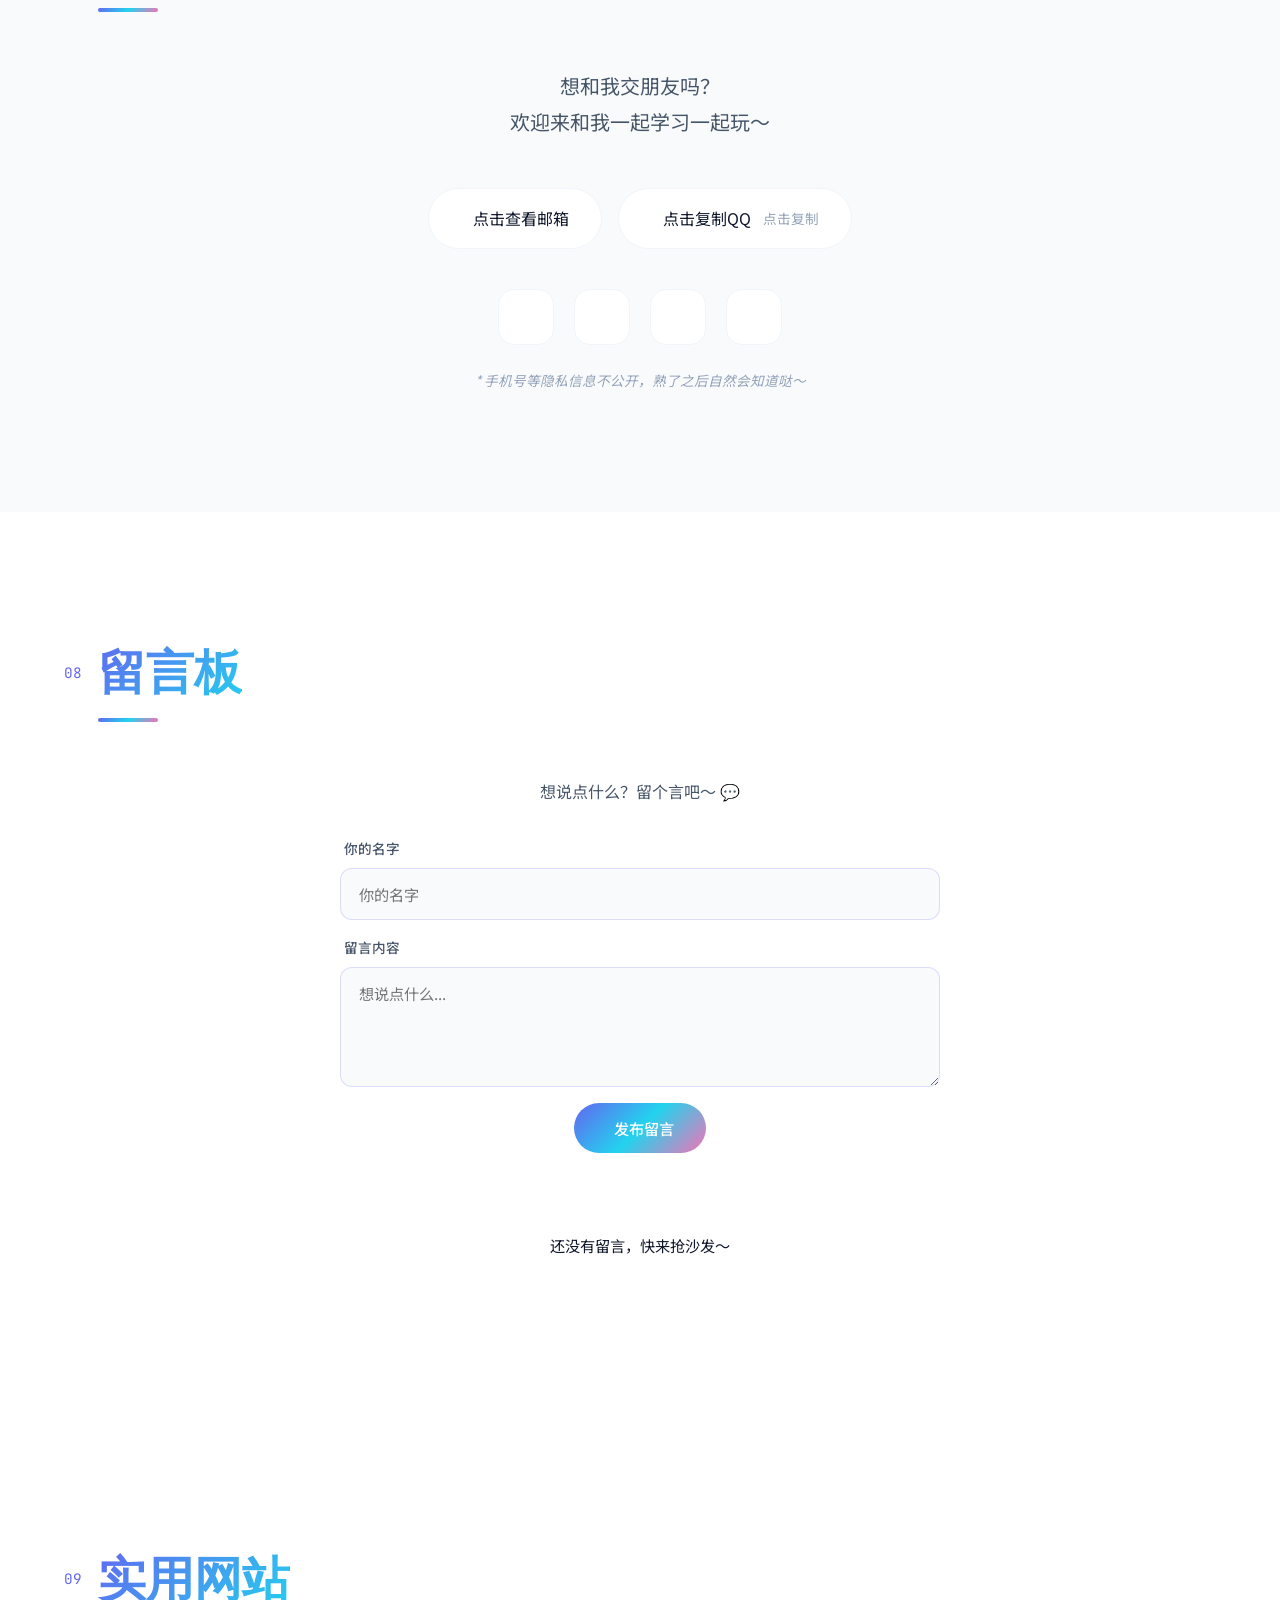
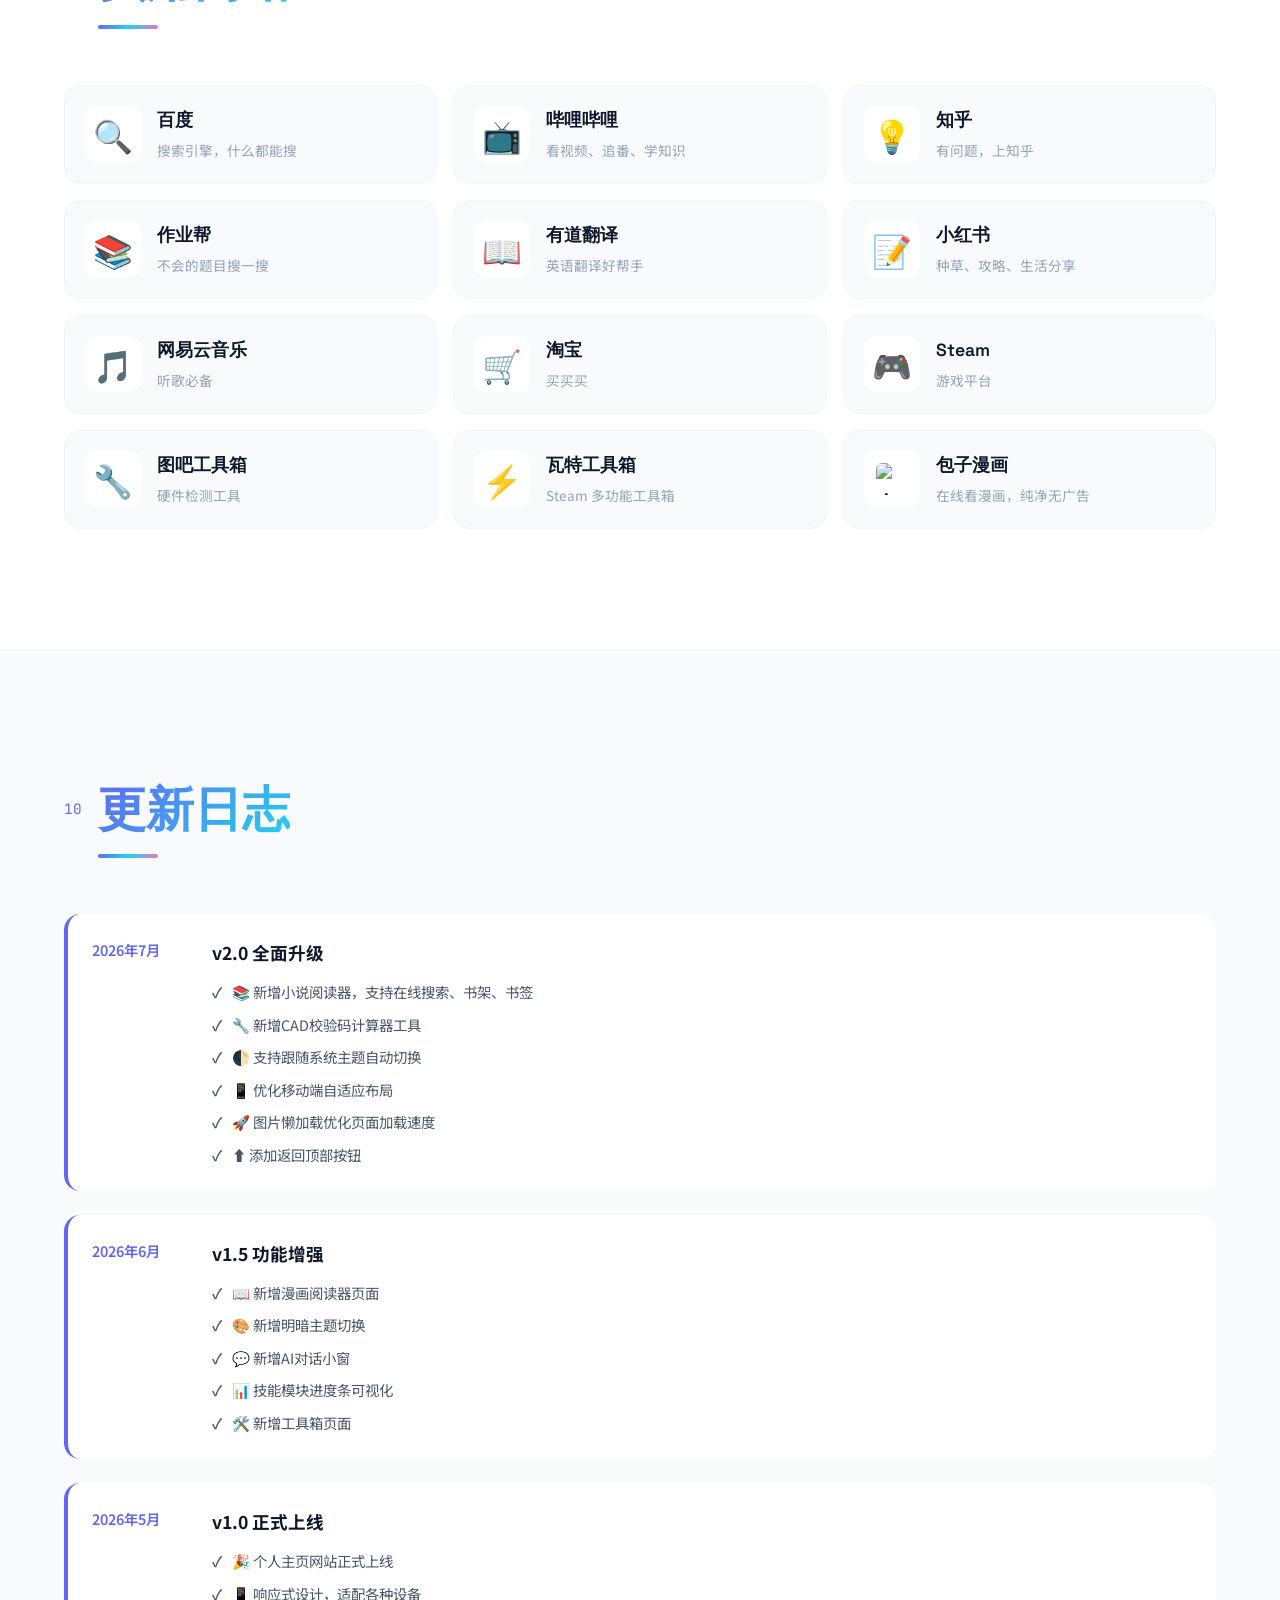
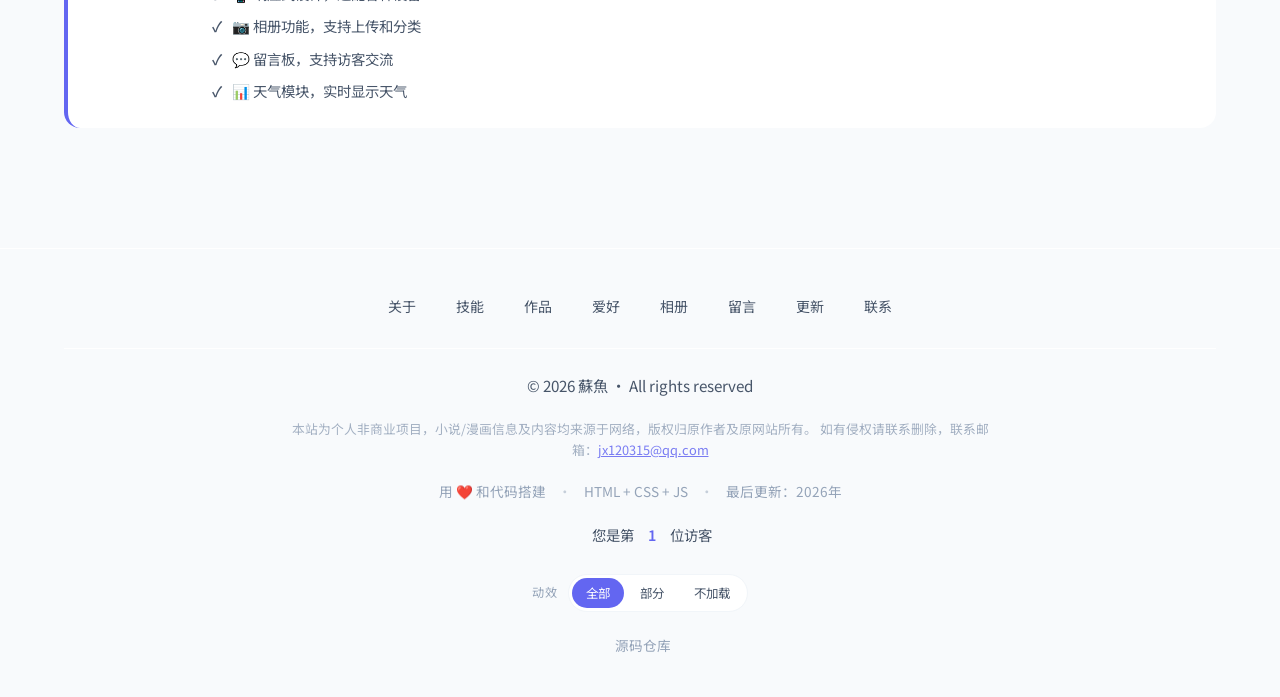
==== commit 4047c4ad: "feat: 浏览整个仓库代码结构 Co-authored-by: traeagent <traeagent@users.noreply.github.com>" ====
--- a/index.html
+++ b/index.html
@@ -47,12 +47,39 @@
   <link rel="stylesheet" href="style.css">
 </head>
 <body>
-  <!-- 开场动画 + 三入口（每次会话首次访问出现一次） -->
+  <!-- 主题：在首屏渲染前应用，避免开场动画与主站主题不一致 -->
+  <script>
+    (function () {
+      try {
+        var saved = localStorage.getItem('theme');
+        var dark = saved ? saved === 'dark' : (window.matchMedia && window.matchMedia('(prefers-color-scheme: dark)').matches);
+        if (dark) document.body.classList.add('dark-mode');
+      } catch (e) {}
+    })();
+  </script>
+
+  <!-- 开场动画 + 三入口（打开首页即播放） -->
   <div class="intro-overlay" id="introOverlay">
     <div class="intro-stage" id="introStage">
-      <video class="intro-video" id="introVideo" muted playsinline preload="auto" aria-hidden="true">
-        <source src="opening.mp4" type="video/mp4">
-      </video>
+      <svg class="intro-fish" viewBox="0 0 200 120" aria-hidden="true">
+        <defs>
+          <linearGradient id="introFishGrad" x1="0%" y1="100%" x2="100%" y2="0%">
+            <stop offset="0%" stop-color="#22d3ee"/>
+            <stop offset="50%" stop-color="#6366f1"/>
+            <stop offset="100%" stop-color="#f472b6"/>
+          </linearGradient>
+        </defs>
+        <g fill="none" stroke="url(#introFishGrad)" stroke-width="3"
+           stroke-linecap="round" stroke-linejoin="round">
+          <path class="intro-fish-body" d="M150 60C138 34 112 22 86 22C60 22 40 40 34 60C40 80 60 98 86 98C112 98 138 86 150 60Z"/>
+          <path class="intro-fish-tail" d="M150 60L182 38L176 60L182 82Z"/>
+          <path class="intro-fish-fin" d="M96 84C104 93 116 95 126 90"/>
+          <circle class="intro-fish-eye" cx="53" cy="55" r="3.5"/>
+        </g>
+      </svg>
+      <p class="intro-brand"><span class="gradient-text" data-text="蘇魚">蘇魚</span></p>
+      <p class="intro-sub">汇文中学 · 初二 · 热爱生活</p>
+      <div class="intro-progress"><span></span></div>
     </div>
 
     <div class="intro-entry" id="introEntry">
@@ -84,8 +111,6 @@
         </div>
       </div>
     </div>
-
-    <button class="intro-skip" id="introSkip" type="button">跳过 ›</button>
   </div>
 
   <!-- 离线模式提示条 -->
@@ -775,7 +800,7 @@
         </p>
         <div class="footer-anim-level">
           <span>动效</span>
-          <div class="anim-level anim-level--page" data-anim-level-group>
+          <div class="anim-level" data-anim-level-group>
             <button type="button" class="anim-level-btn" data-anim-level="full">全部</button>
             <button type="button" class="anim-level-btn" data-anim-level="lite">部分</button>
             <button type="button" class="anim-level-btn" data-anim-level="off">不加载</button>
--- a/style.css
+++ b/style.css
@@ -6556,6 +6556,7 @@
 }
 
 /* ==================== 开场动画 + 三入口 (Opening Intro / Entry) ==================== */
+/* 全部使用站点主题变量，深浅色模式都与主站一致 */
 .intro-overlay {
   position: fixed;
   inset: 0;
@@ -6564,10 +6565,11 @@
   flex-direction: column;
   align-items: center;
   justify-content: center;
-  background: #07070d;
+  background: var(--bg-primary);
   overflow: hidden;
   opacity: 1;
-  transition: opacity 0.7s ease;
+  transition: opacity 0.6s ease;
+  --intro-dur: 1.8s;   /* 开场动画时长，档位可覆盖 */
 }
 .intro-overlay.is-hidden {
   opacity: 0;
@@ -6575,23 +6577,84 @@
   pointer-events: none;
 }
 
-/* 视频舞台：满屏 → 一边上移一边缩小 */
+/* 开场图形：满屏居中 → 一边上移一边缩小 */
 .intro-stage {
   position: absolute;
   inset: 0;
+  display: flex;
+  flex-direction: column;
+  align-items: center;
+  justify-content: center;
+  gap: 14px;
+  transform-origin: center center;
+  transition: transform 0.9s cubic-bezier(0.22, 1, 0.36, 1);
+}
+.intro-overlay.is-entry .intro-stage {
+  transform: translateY(-36vh) scale(0.34);
+}
+
+/* 霓虹小鱼：描边逐段画出 */
+.intro-fish {
+  width: 210px;
+  height: 126px;
+  overflow: visible;
+  filter: drop-shadow(0 0 12px rgba(99, 102, 241, 0.45));
+}
+.intro-fish path,
+.intro-fish circle {
+  stroke-dasharray: 520;
+  stroke-dashoffset: 520;
+  animation: introDraw var(--intro-dur) cubic-bezier(0.4, 0, 0.2, 1) forwards;
+}
+.intro-fish-tail { animation-delay: calc(var(--intro-dur) * 0.45); }
+.intro-fish-fin  { animation-delay: calc(var(--intro-dur) * 0.58); }
+.intro-fish-eye  { animation-delay: calc(var(--intro-dur) * 0.72); }
+
+.intro-brand {
+  font-family: var(--font-heading);
+  font-size: 2.1rem;
+  font-weight: 700;
+  letter-spacing: 0.12em;
+  margin: 0;
+  opacity: 0;
+  animation: introRise 0.6s ease forwards;
+  animation-delay: calc(var(--intro-dur) * 0.3);
+}
+.intro-sub {
+  margin: 0;
+  font-size: 0.85rem;
+  letter-spacing: 0.16em;
+  color: var(--text-muted);
+  opacity: 0;
+  animation: introRise 0.6s ease forwards;
+  animation-delay: calc(var(--intro-dur) * 0.45);
+}
+.intro-progress {
+  width: 132px;
+  height: 3px;
+  margin-top: 6px;
+  border-radius: 3px;
+  background: var(--bg-tertiary);
   overflow: hidden;
-  transform-origin: center center;
-  transition: transform 0.9s cubic-bezier(0.22, 1, 0.36, 1), border-radius 0.9s ease;
-}
-.intro-video {
+}
+.intro-progress > span {
   display: block;
-  width: 100%;
+  width: 0;
   height: 100%;
-  object-fit: cover;
-}
-.intro-overlay.is-entry .intro-stage {
-  transform: translateY(-38vh) scale(0.34);
-  border-radius: 18px;
+  border-radius: 3px;
+  background: var(--gradient);
+  animation: introProgress var(--intro-dur) ease-out forwards;
+}
+
+@keyframes introDraw {
+  to { stroke-dashoffset: 0; }
+}
+@keyframes introRise {
+  from { opacity: 0; transform: translateY(10px); }
+  to   { opacity: 1; transform: none; }
+}
+@keyframes introProgress {
+  to { width: 100%; }
 }
 
 /* 三个入口卡片 */
@@ -6603,7 +6666,7 @@
   opacity: 0;
   transform: translateY(22px);
   pointer-events: none;
-  transition: opacity 0.6s ease 0.35s, transform 0.6s cubic-bezier(0.22, 1, 0.36, 1) 0.35s;
+  transition: opacity 0.55s ease 0.3s, transform 0.55s cubic-bezier(0.22, 1, 0.36, 1) 0.3s;
 }
 .intro-overlay.is-entry .intro-entry {
   opacity: 1;
@@ -6611,8 +6674,8 @@
   pointer-events: auto;
 }
 .intro-entry-title {
-  margin-bottom: 20px;
-  color: rgba(255, 255, 255, 0.6);
+  margin: 0 0 20px;
+  color: var(--text-muted);
   font-size: 0.95rem;
   letter-spacing: 0.1em;
 }
@@ -6628,53 +6691,24 @@
   gap: 7px;
   padding: 22px 14px;
   border-radius: 16px;
-  border: 1px solid rgba(255, 255, 255, 0.1);
-  background: rgba(255, 255, 255, 0.04);
-  color: #e8e8f0;
+  border: 1px solid var(--bg-tertiary);
+  background: var(--bg-secondary);
+  color: var(--text-primary);
   text-decoration: none;
-  transition: transform 0.25s, border-color 0.25s, background 0.25s, box-shadow 0.25s;
+  transition: transform 0.25s, border-color 0.25s, box-shadow 0.25s;
 }
 .intro-card:hover {
   transform: translateY(-4px);
-  border-color: rgba(99, 102, 241, 0.6);
-  background: rgba(99, 102, 241, 0.14);
-  box-shadow: 0 12px 30px rgba(0, 0, 0, 0.45);
-}
-.intro-card i { width: 26px; height: 26px; color: #6366f1; }
-.intro-card:nth-child(2) i { color: #22d3ee; }
-.intro-card:nth-child(3) i { color: #f472b6; }
+  border-color: var(--accent-primary);
+  box-shadow: 0 12px 30px rgba(15, 23, 42, 0.14);
+}
+.intro-card i { width: 26px; height: 26px; color: var(--accent-primary); }
+.intro-card:nth-child(2) i { color: var(--accent-secondary); }
+.intro-card:nth-child(3) i { color: var(--accent-tertiary); }
 .intro-card-name { font-size: 1rem; font-weight: 600; }
-.intro-card-desc { font-size: 0.74rem; color: rgba(255, 255, 255, 0.48); }
-
-/* 跳过按钮 */
-.intro-skip {
-  position: absolute;
-  right: 22px;
-  bottom: 22px;
-  z-index: 3;
-  padding: 8px 18px;
-  border-radius: 100px;
-  border: 1px solid rgba(255, 255, 255, 0.18);
-  background: rgba(255, 255, 255, 0.06);
-  color: rgba(255, 255, 255, 0.7);
-  font-family: inherit;
-  font-size: 0.8rem;
-  letter-spacing: 0.06em;
-  cursor: pointer;
-  backdrop-filter: blur(10px);
-  -webkit-backdrop-filter: blur(10px);
-  transition: color 0.25s, border-color 0.25s, background 0.25s, opacity 0.3s;
-}
-.intro-skip:hover {
-  color: #fff;
-  border-color: rgba(99, 102, 241, 0.65);
-  background: rgba(99, 102, 241, 0.18);
-}
-.intro-overlay.is-entry .intro-skip {
-  opacity: 0;
-  pointer-events: none;
-}
-/* 播放期间锁定滚动，避免背景页面跟着滚动 */
+.intro-card-desc { font-size: 0.74rem; color: var(--text-muted); }
+
+/* 播放开场期间锁定滚动，避免背景页面跟着滚动 */
 body.intro-lock {
   overflow: hidden;
 }
@@ -6685,30 +6719,22 @@
   gap: 2px;
   padding: 3px;
   border-radius: 100px;
-  border: 1px solid rgba(255, 255, 255, 0.12);
-  background: rgba(255, 255, 255, 0.04);
+  border: 1px solid var(--bg-tertiary);
+  background: var(--bg-secondary);
 }
 .anim-level-btn {
   padding: 6px 14px;
   border: none;
   border-radius: 100px;
   background: transparent;
-  color: rgba(255, 255, 255, 0.6);
+  color: var(--text-secondary);
   font-family: inherit;
   font-size: 0.78rem;
   cursor: pointer;
   transition: color 0.2s, background 0.2s;
 }
-.anim-level-btn:hover { color: #fff; }
-.anim-level-btn.is-active { background: rgba(99, 102, 241, 0.85); color: #fff; }
-/* 页脚里的档位控件跟随站点主题 */
-.anim-level--page {
-  border-color: var(--bg-tertiary);
-  background: var(--bg-secondary);
-}
-.anim-level--page .anim-level-btn { color: var(--text-secondary); }
-.anim-level--page .anim-level-btn:hover { color: var(--accent-primary); }
-.anim-level--page .anim-level-btn.is-active { background: var(--accent-primary); color: #fff; }
+.anim-level-btn:hover { color: var(--accent-primary); }
+.anim-level-btn.is-active { background: var(--accent-primary); color: #fff; }
 
 .intro-level {
   display: flex;
@@ -6720,7 +6746,7 @@
 .intro-level > span {
   font-size: 0.76rem;
   letter-spacing: 0.08em;
-  color: rgba(255, 255, 255, 0.45);
+  color: var(--text-muted);
 }
 .footer-anim-level {
   display: flex;
@@ -6733,6 +6759,29 @@
   font-size: 0.76rem;
   letter-spacing: 0.06em;
   color: var(--text-muted);
+}
+
+/* 切换档位后的提示，让「选了有反应」看得见 */
+.anim-toast {
+  position: fixed;
+  left: 50%;
+  bottom: 32px;
+  z-index: 10060;
+  padding: 10px 20px;
+  border-radius: 100px;
+  border: 1px solid var(--bg-tertiary);
+  background: var(--bg-secondary);
+  color: var(--text-primary);
+  font-size: 0.82rem;
+  box-shadow: 0 10px 30px rgba(15, 23, 42, 0.18);
+  opacity: 0;
+  transform: translate(-50%, 14px);
+  pointer-events: none;
+  transition: opacity 0.3s, transform 0.3s;
+}
+.anim-toast.show {
+  opacity: 1;
+  transform: translate(-50%, 0);
 }
 
 /* lite：只保留必要过渡；循环装饰动画只跑一遍就停 */
@@ -6741,6 +6790,7 @@
 html.anim-lite *::after {
   animation-iteration-count: 1 !important;
 }
+html.anim-lite .intro-overlay { --intro-dur: 0.6s; }
 html.anim-lite .cursor-glow,
 html.anim-lite .confetti {
   display: none !important;
@@ -6765,15 +6815,11 @@
   .intro-overlay, .intro-stage, .intro-entry { transition: none; }
 }
 @media (max-width: 600px) {
-  .intro-skip {
-    right: 14px;
-    bottom: 14px;
-    padding: 7px 15px;
-    font-size: 0.74rem;
-  }
   .intro-overlay.is-entry .intro-stage {
     transform: translateY(-40vh) scale(0.3);
   }
+  .intro-fish { width: 168px; height: 101px; }
+  .intro-brand { font-size: 1.7rem; }
   .intro-entry-title {
     margin-bottom: 14px;
     font-size: 0.88rem;
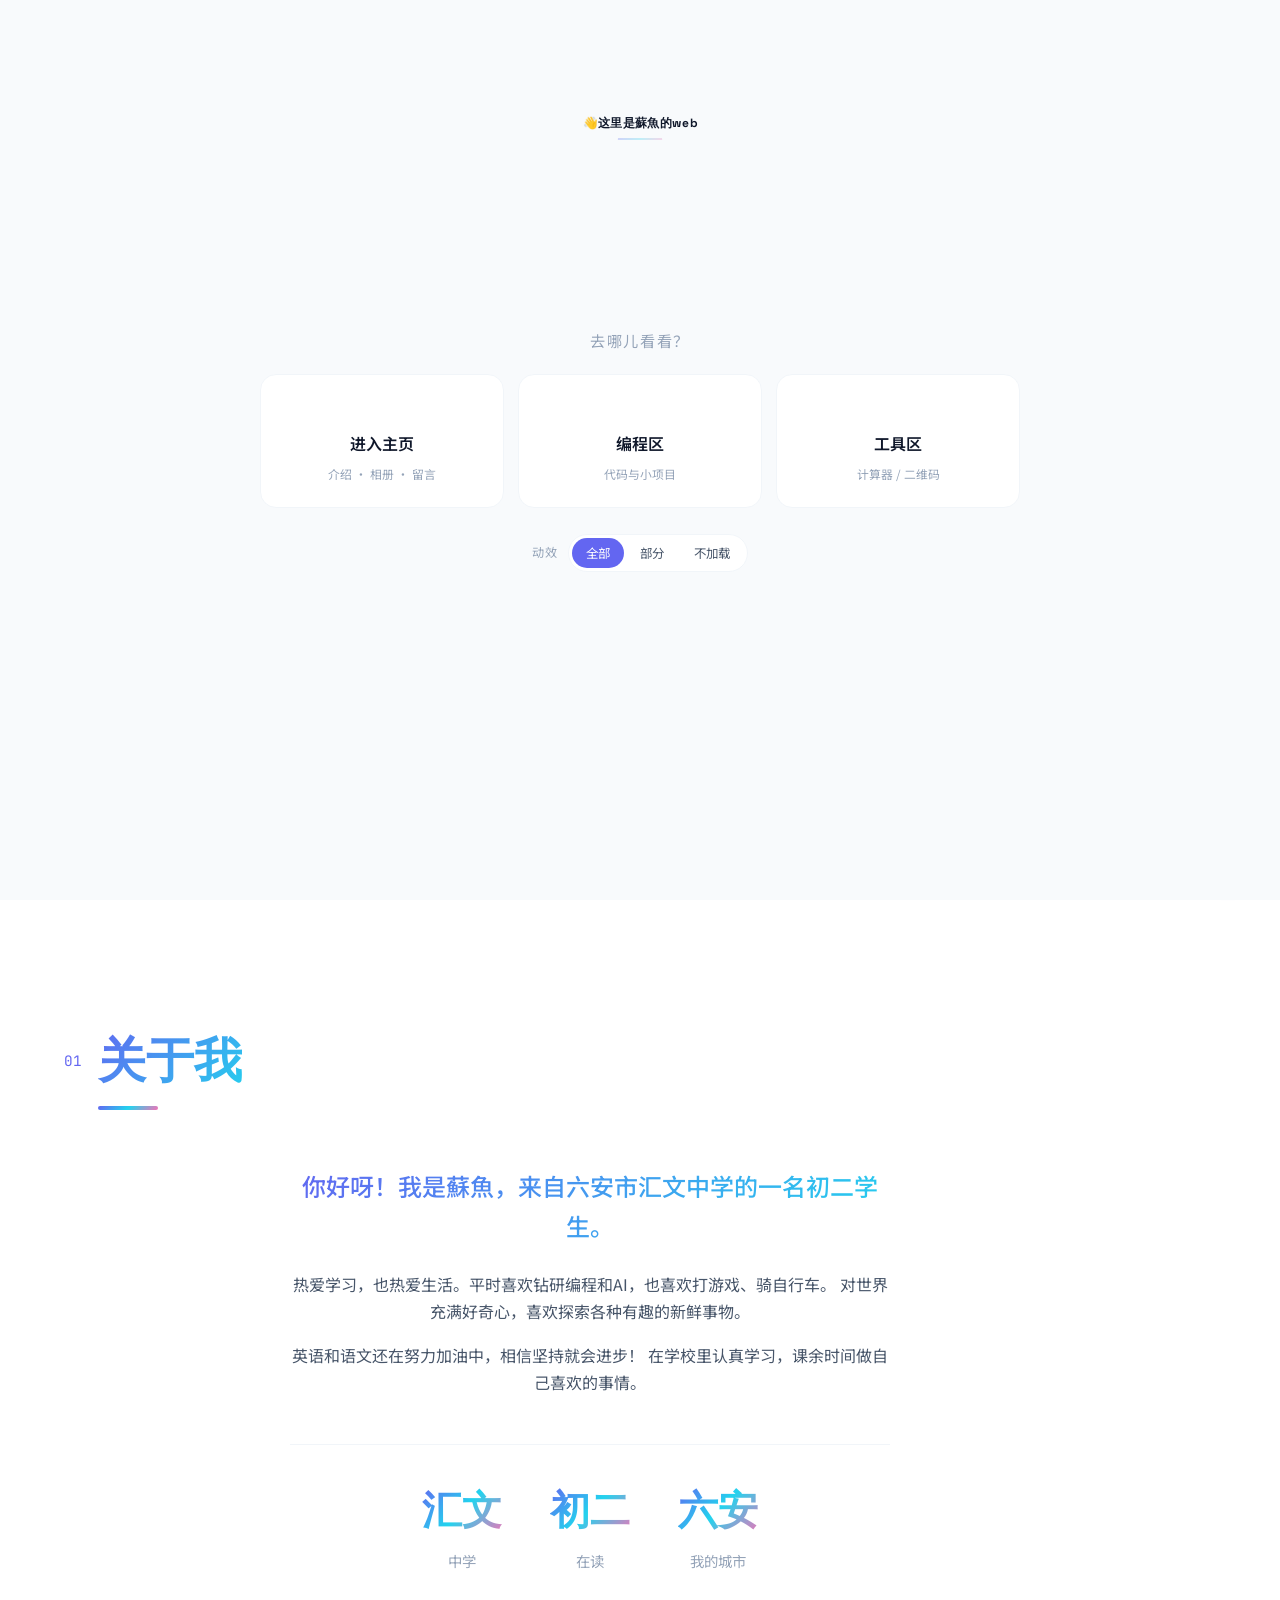
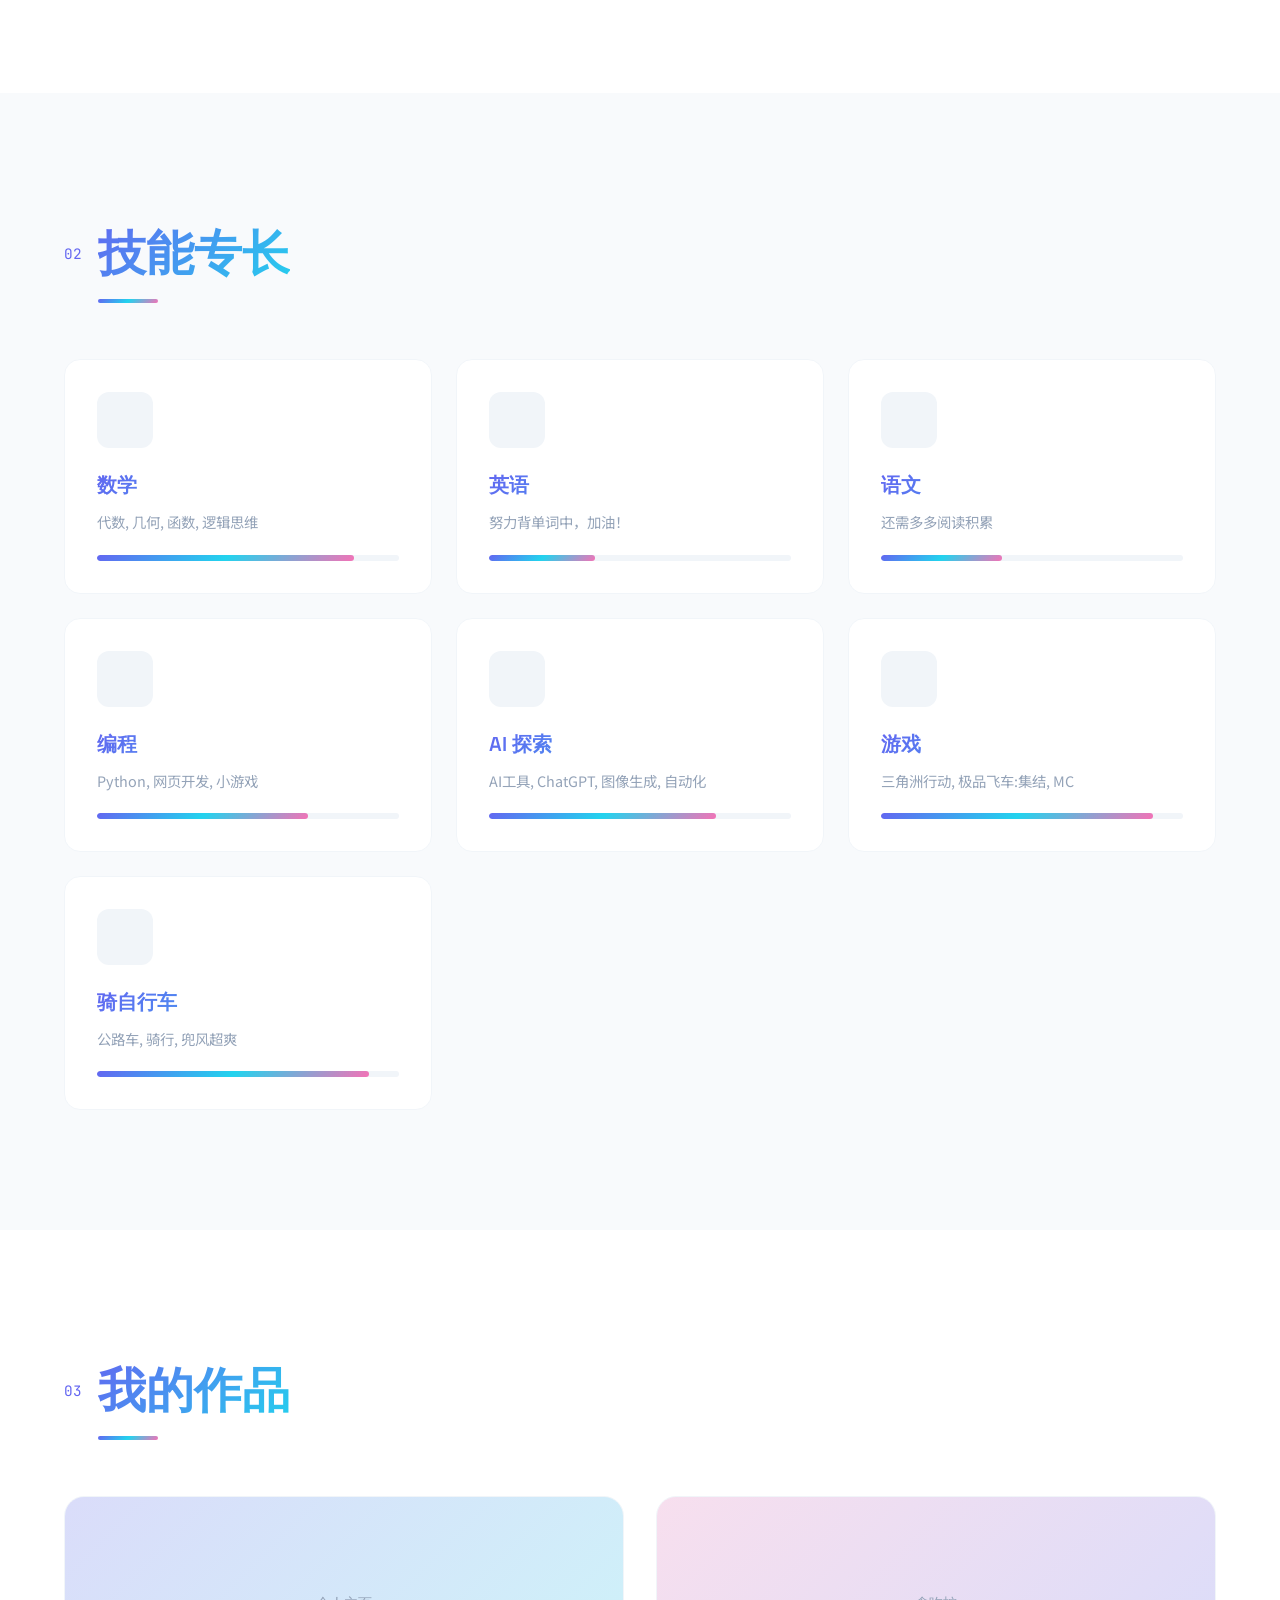
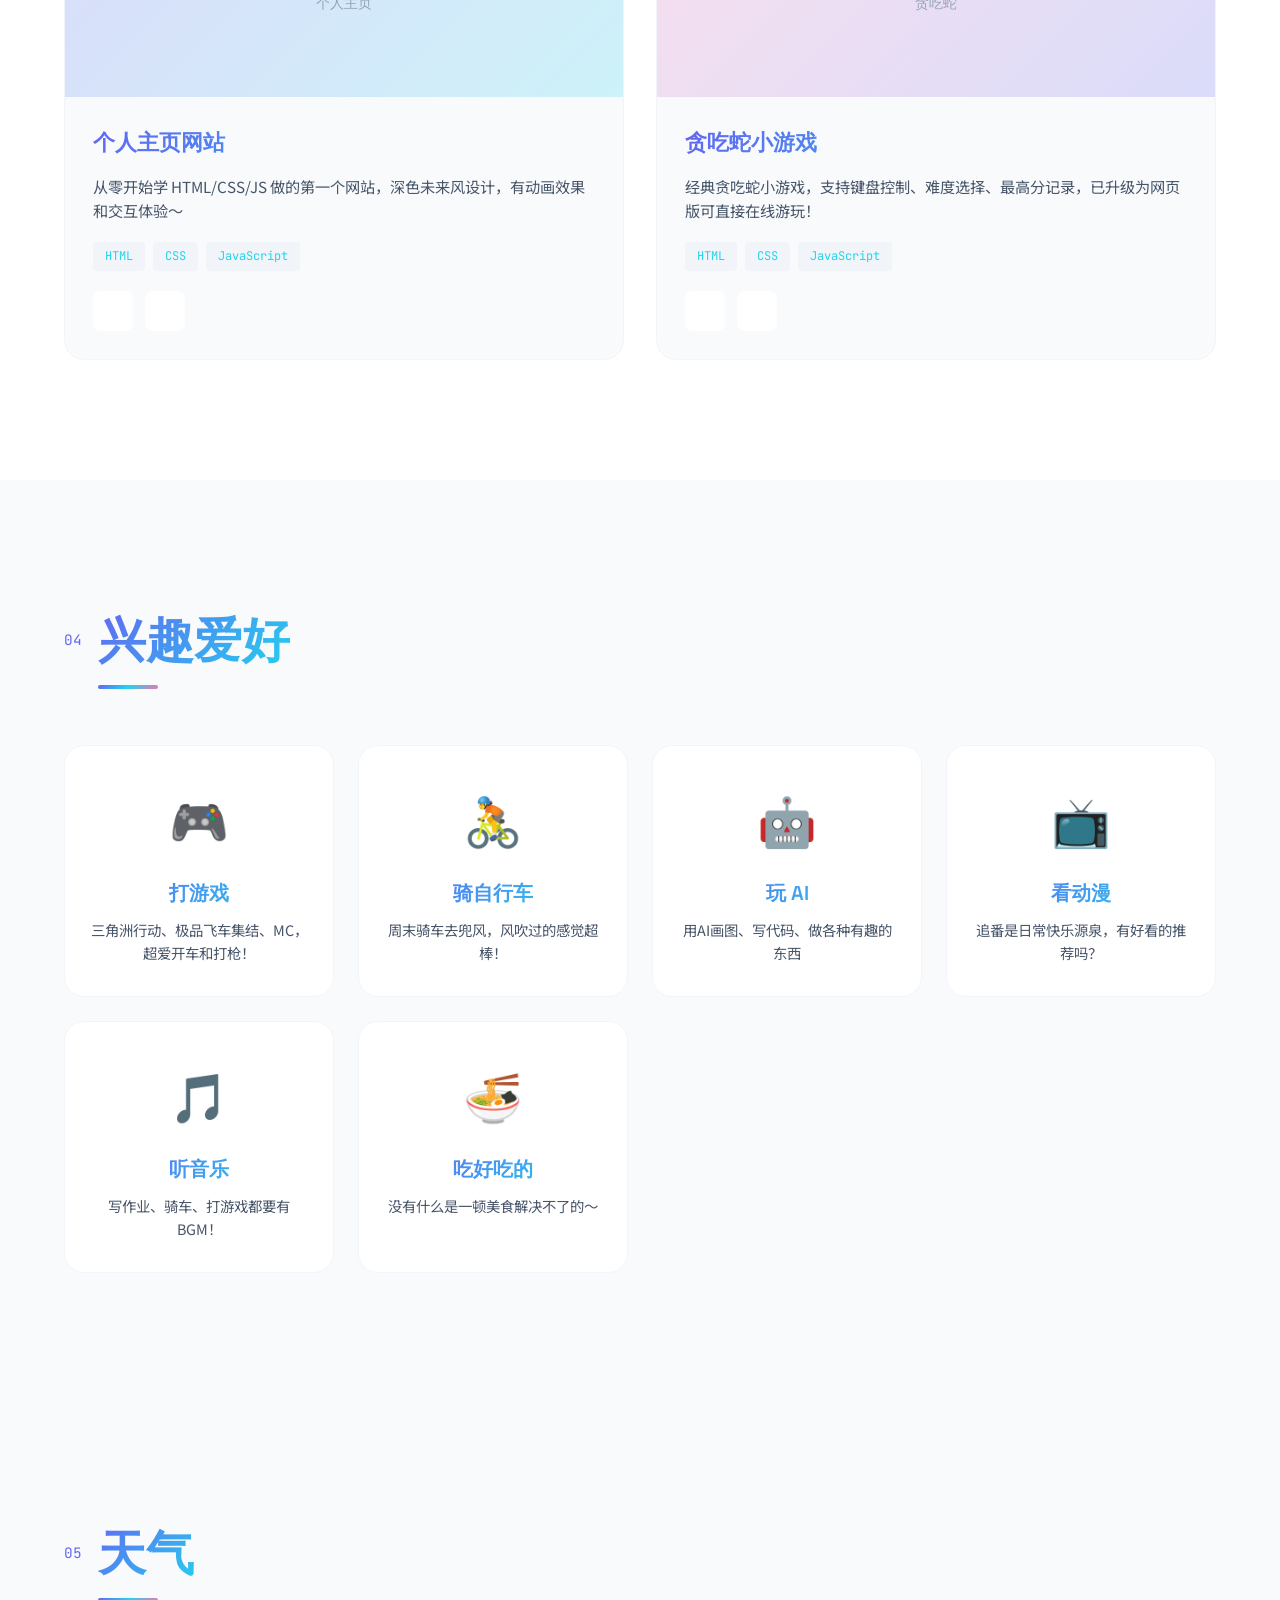
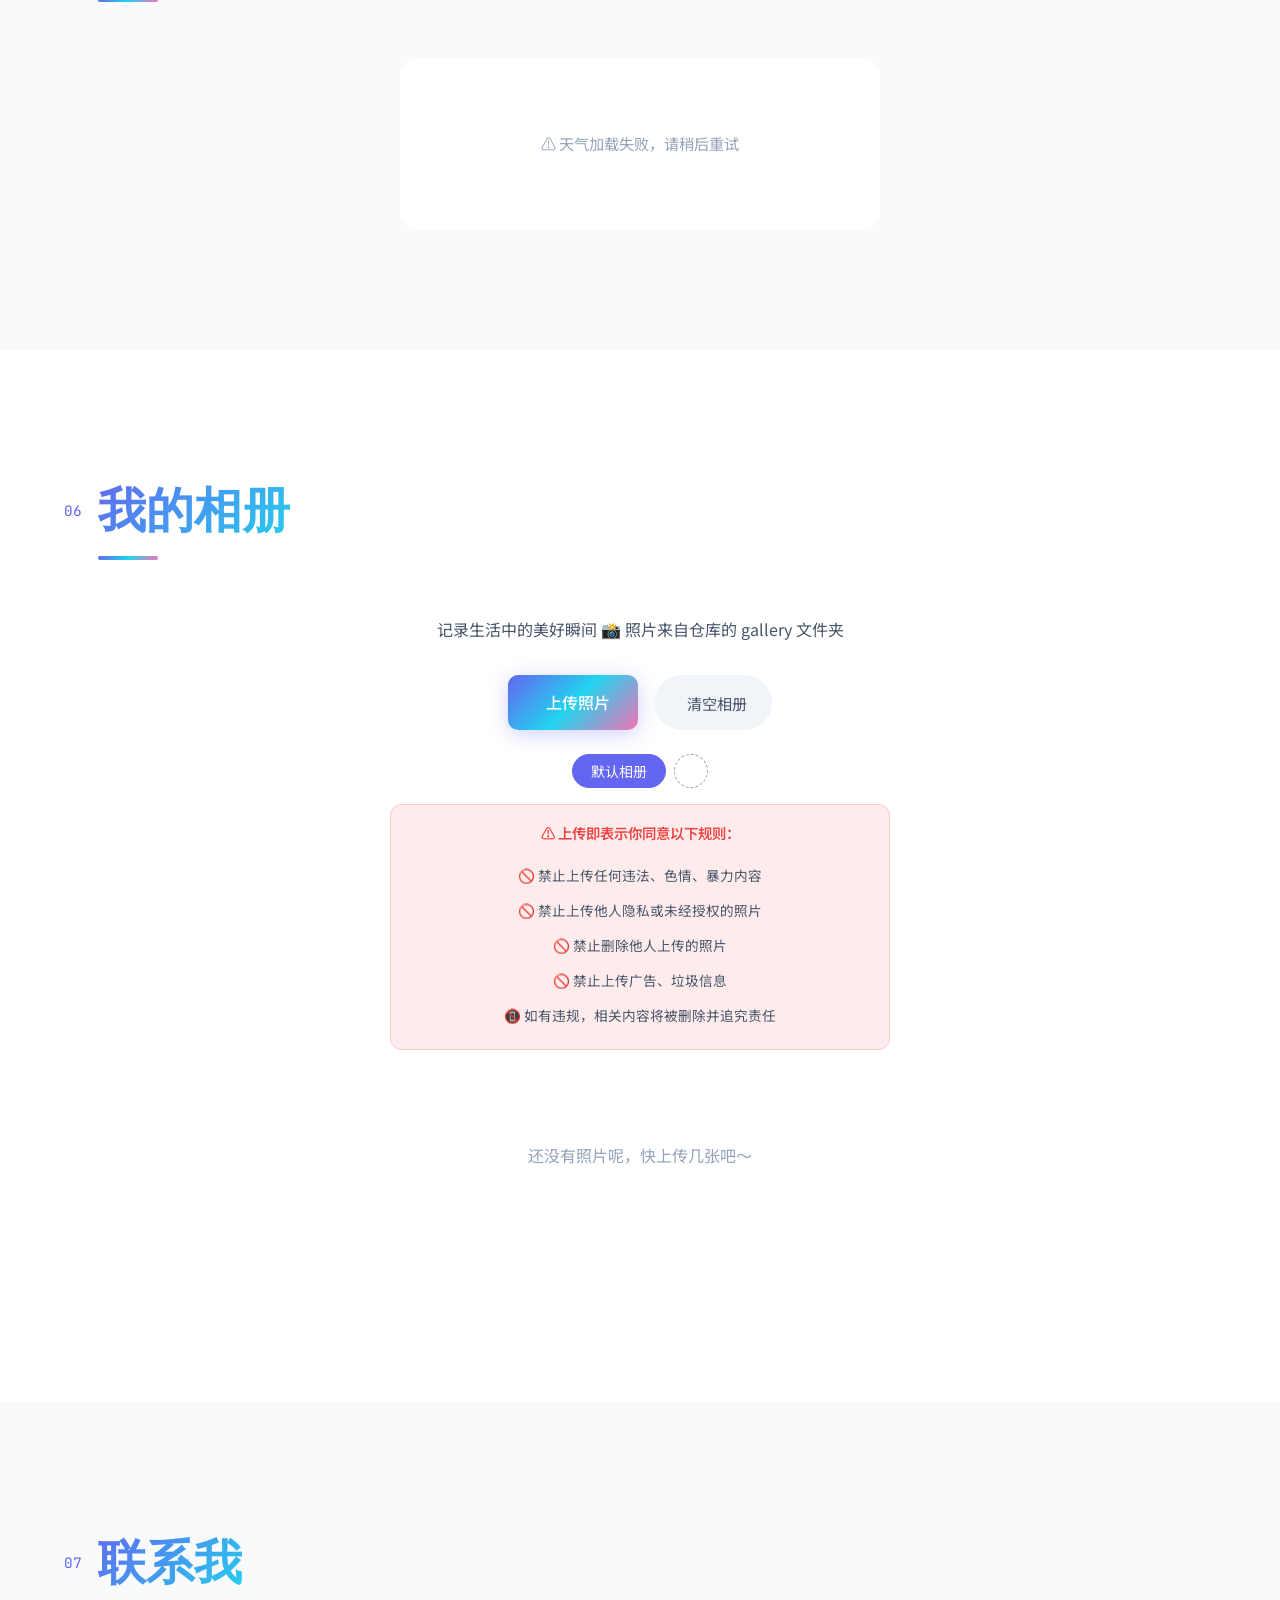
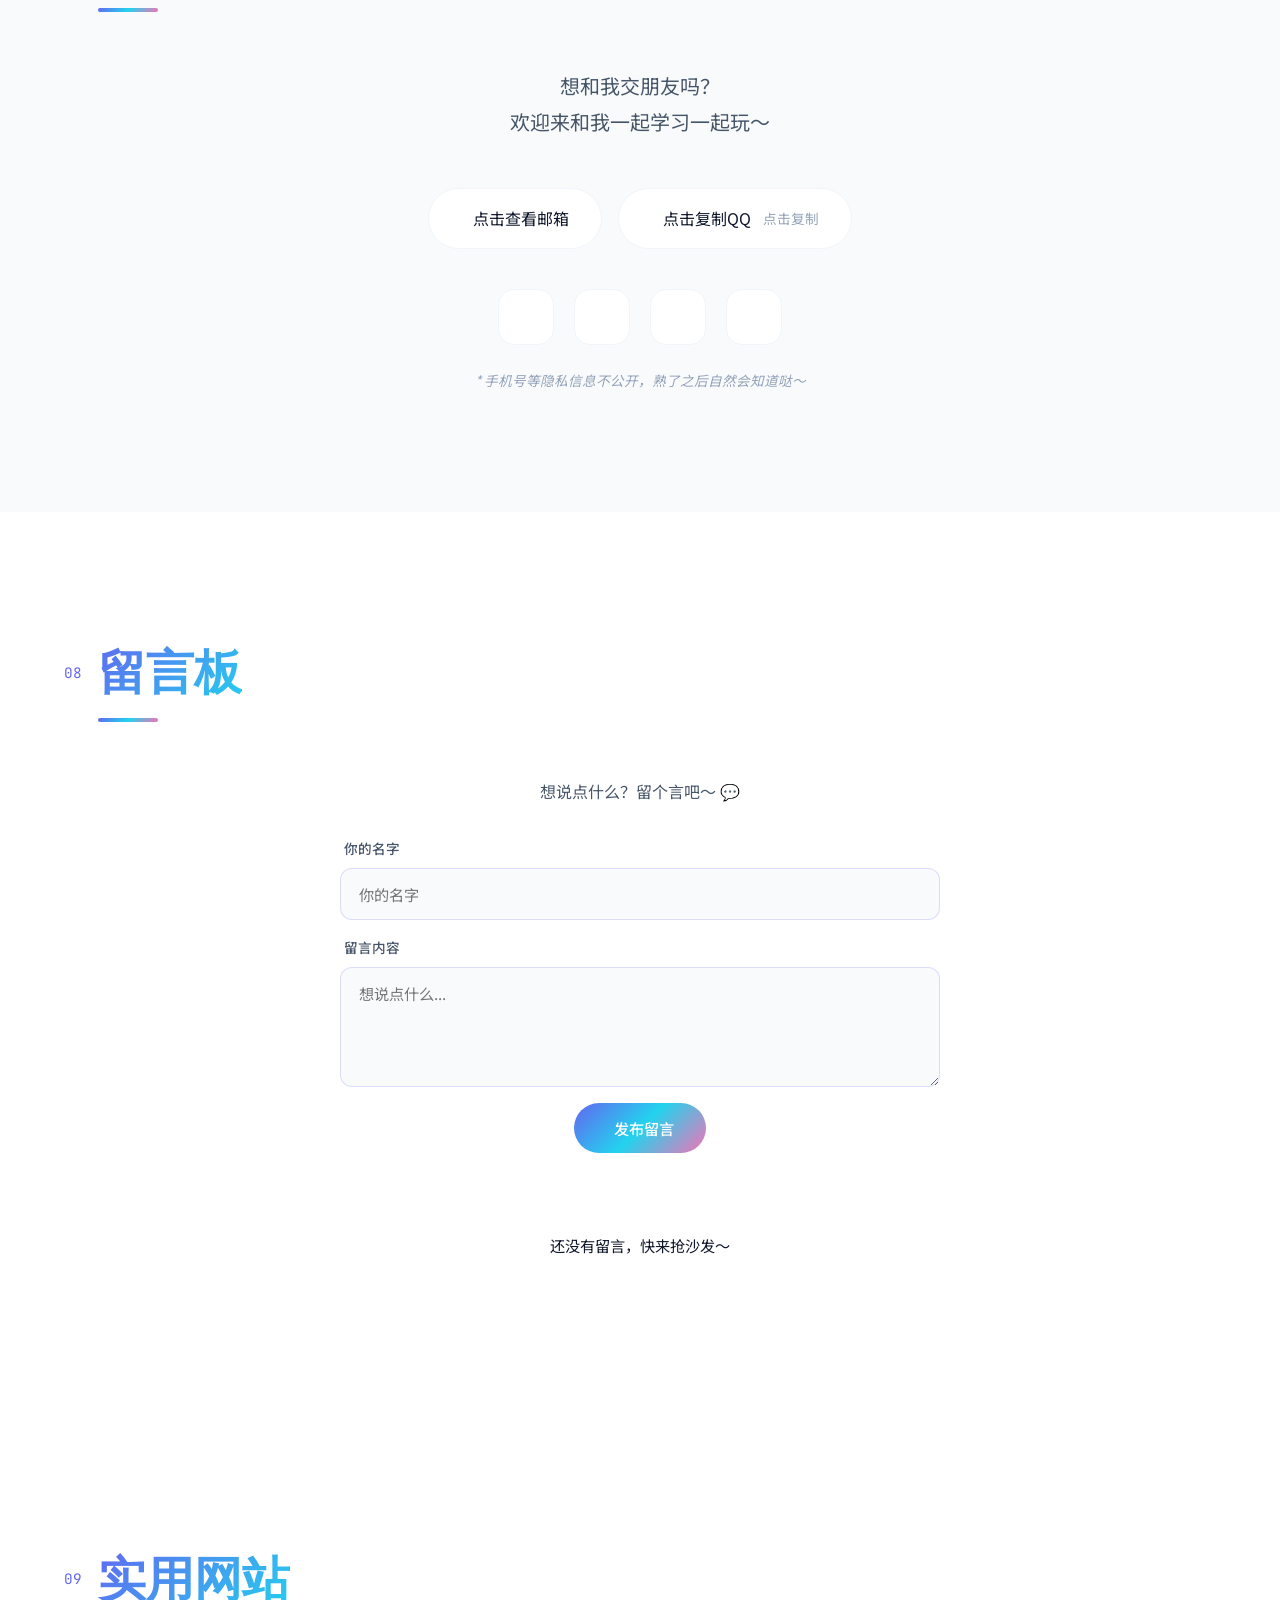
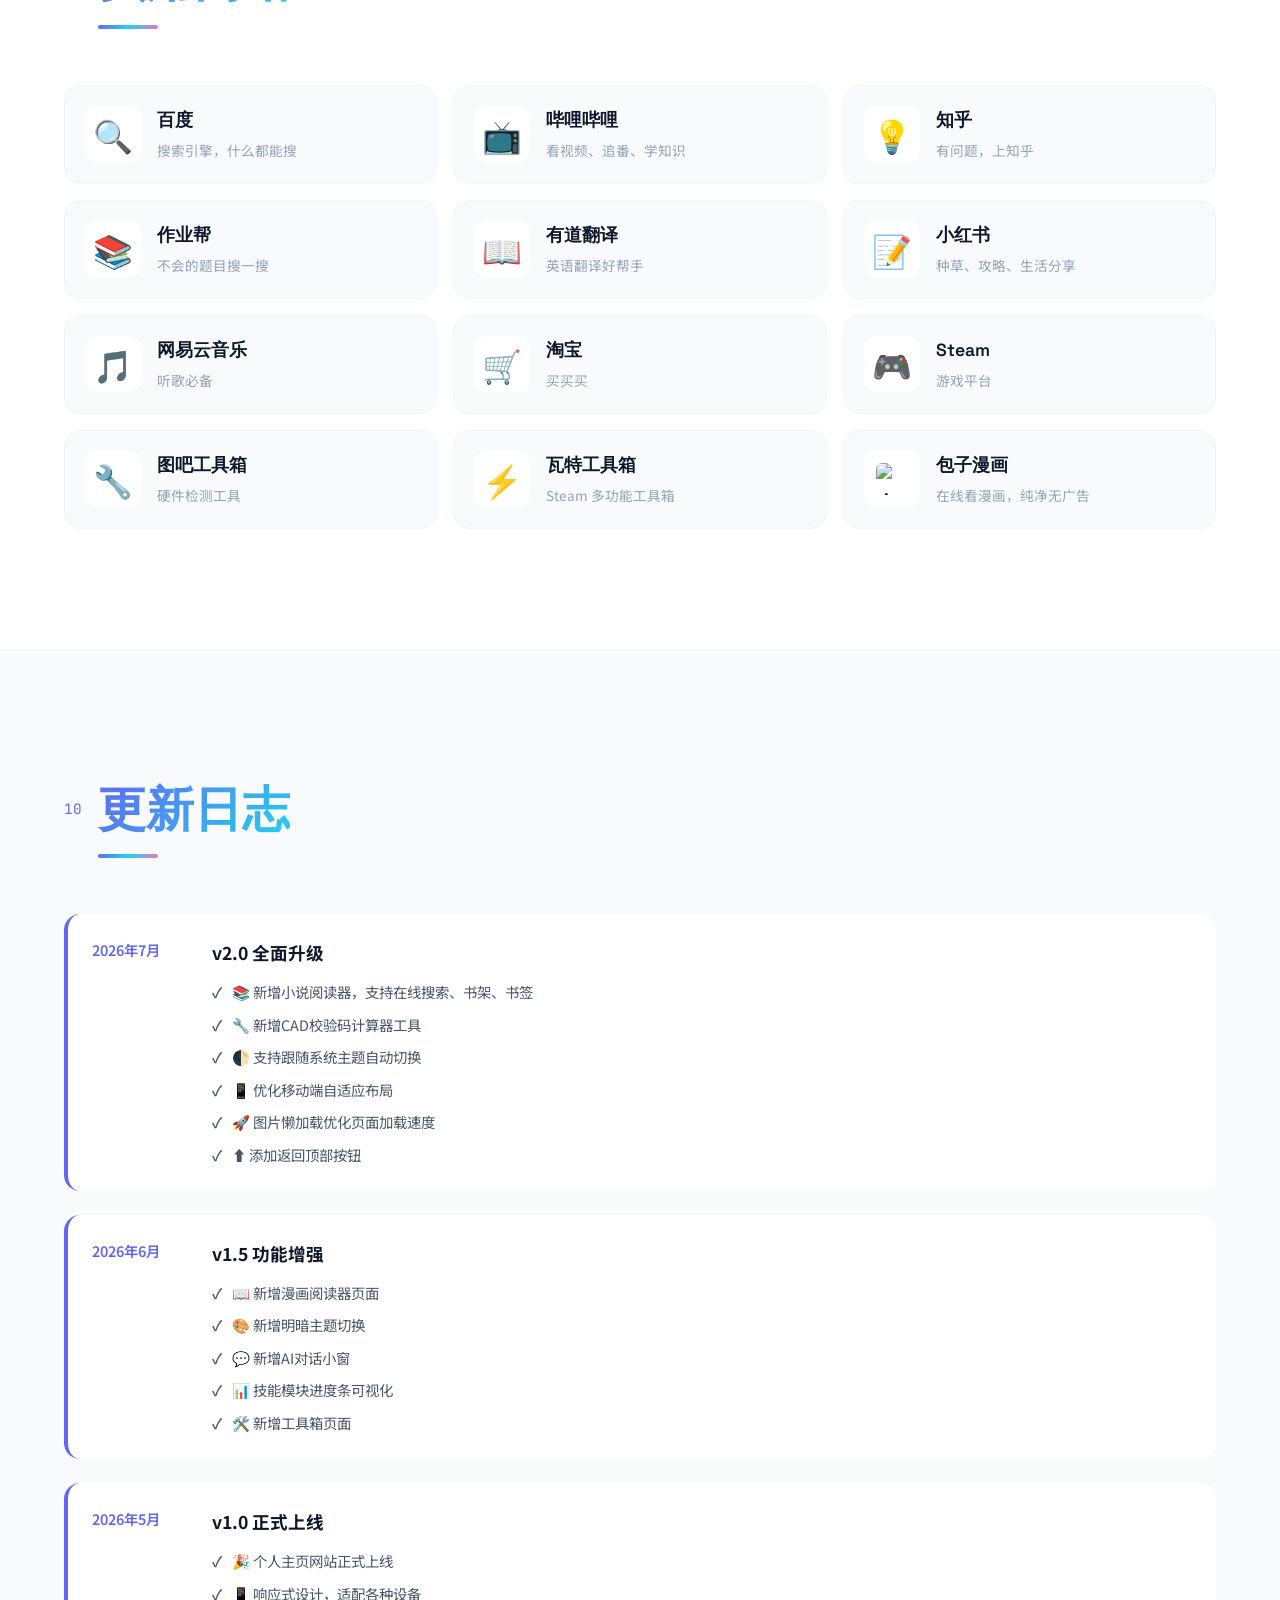
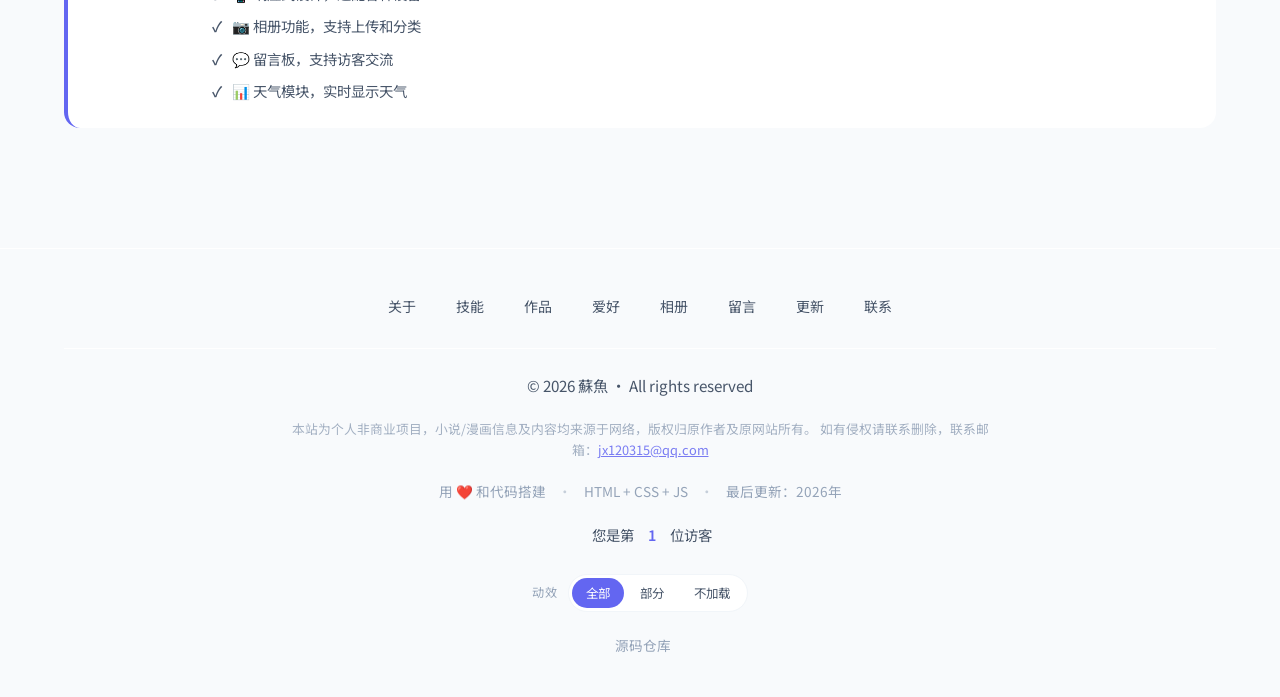
==== commit b8b803d6: "feat: 开场动画改为纯 CSS 实现并统一主题 - 去掉开场视频，改用主题变量的文字开场「👋这里是蘇魚的web」，   一边上移一边缩小后浮出「进入主页 / 编程区 / 工具区」三个入口 - 动效" ====
--- a/index.html
+++ b/index.html
@@ -61,24 +61,7 @@
   <!-- 开场动画 + 三入口（打开首页即播放） -->
   <div class="intro-overlay" id="introOverlay">
     <div class="intro-stage" id="introStage">
-      <svg class="intro-fish" viewBox="0 0 200 120" aria-hidden="true">
-        <defs>
-          <linearGradient id="introFishGrad" x1="0%" y1="100%" x2="100%" y2="0%">
-            <stop offset="0%" stop-color="#22d3ee"/>
-            <stop offset="50%" stop-color="#6366f1"/>
-            <stop offset="100%" stop-color="#f472b6"/>
-          </linearGradient>
-        </defs>
-        <g fill="none" stroke="url(#introFishGrad)" stroke-width="3"
-           stroke-linecap="round" stroke-linejoin="round">
-          <path class="intro-fish-body" d="M150 60C138 34 112 22 86 22C60 22 40 40 34 60C40 80 60 98 86 98C112 98 138 86 150 60Z"/>
-          <path class="intro-fish-tail" d="M150 60L182 38L176 60L182 82Z"/>
-          <path class="intro-fish-fin" d="M96 84C104 93 116 95 126 90"/>
-          <circle class="intro-fish-eye" cx="53" cy="55" r="3.5"/>
-        </g>
-      </svg>
-      <p class="intro-brand"><span class="gradient-text" data-text="蘇魚">蘇魚</span></p>
-      <p class="intro-sub">汇文中学 · 初二 · 热爱生活</p>
+      <p class="intro-title">👋这里是蘇魚的web</p>
       <div class="intro-progress"><span></span></div>
     </div>
 
--- a/style.css
+++ b/style.css
@@ -6577,7 +6577,7 @@
   pointer-events: none;
 }
 
-/* 开场图形：满屏居中 → 一边上移一边缩小 */
+/* 开场文字：满屏居中 → 一边上移一边缩小 */
 .intro-stage {
   position: absolute;
   inset: 0;
@@ -6585,7 +6585,7 @@
   flex-direction: column;
   align-items: center;
   justify-content: center;
-  gap: 14px;
+  gap: 18px;
   transform-origin: center center;
   transition: transform 0.9s cubic-bezier(0.22, 1, 0.36, 1);
 }
@@ -6593,46 +6593,20 @@
   transform: translateY(-36vh) scale(0.34);
 }
 
-/* 霓虹小鱼：描边逐段画出 */
-.intro-fish {
-  width: 210px;
-  height: 126px;
-  overflow: visible;
-  filter: drop-shadow(0 0 12px rgba(99, 102, 241, 0.45));
-}
-.intro-fish path,
-.intro-fish circle {
-  stroke-dasharray: 520;
-  stroke-dashoffset: 520;
-  animation: introDraw var(--intro-dur) cubic-bezier(0.4, 0, 0.2, 1) forwards;
-}
-.intro-fish-tail { animation-delay: calc(var(--intro-dur) * 0.45); }
-.intro-fish-fin  { animation-delay: calc(var(--intro-dur) * 0.58); }
-.intro-fish-eye  { animation-delay: calc(var(--intro-dur) * 0.72); }
-
-.intro-brand {
+.intro-title {
+  margin: 0;
   font-family: var(--font-heading);
-  font-size: 2.1rem;
+  font-size: clamp(1.5rem, 4.2vw, 2.2rem);
   font-weight: 700;
-  letter-spacing: 0.12em;
-  margin: 0;
+  letter-spacing: 0.04em;
+  color: var(--text-primary);
   opacity: 0;
-  animation: introRise 0.6s ease forwards;
-  animation-delay: calc(var(--intro-dur) * 0.3);
-}
-.intro-sub {
-  margin: 0;
-  font-size: 0.85rem;
-  letter-spacing: 0.16em;
-  color: var(--text-muted);
-  opacity: 0;
-  animation: introRise 0.6s ease forwards;
-  animation-delay: calc(var(--intro-dur) * 0.45);
+  animation: introRise 0.7s cubic-bezier(0.22, 1, 0.36, 1) forwards;
+  animation-delay: calc(var(--intro-dur) * 0.15);
 }
 .intro-progress {
   width: 132px;
   height: 3px;
-  margin-top: 6px;
   border-radius: 3px;
   background: var(--bg-tertiary);
   overflow: hidden;
@@ -6646,9 +6620,6 @@
   animation: introProgress var(--intro-dur) ease-out forwards;
 }
 
-@keyframes introDraw {
-  to { stroke-dashoffset: 0; }
-}
 @keyframes introRise {
   from { opacity: 0; transform: translateY(10px); }
   to   { opacity: 1; transform: none; }
@@ -6818,8 +6789,11 @@
   .intro-overlay.is-entry .intro-stage {
     transform: translateY(-40vh) scale(0.3);
   }
-  .intro-fish { width: 168px; height: 101px; }
-  .intro-brand { font-size: 1.7rem; }
+  .intro-title {
+    font-size: 1.35rem;
+    padding: 0 20px;
+    text-align: center;
+  }
   .intro-entry-title {
     margin-bottom: 14px;
     font-size: 0.88rem;
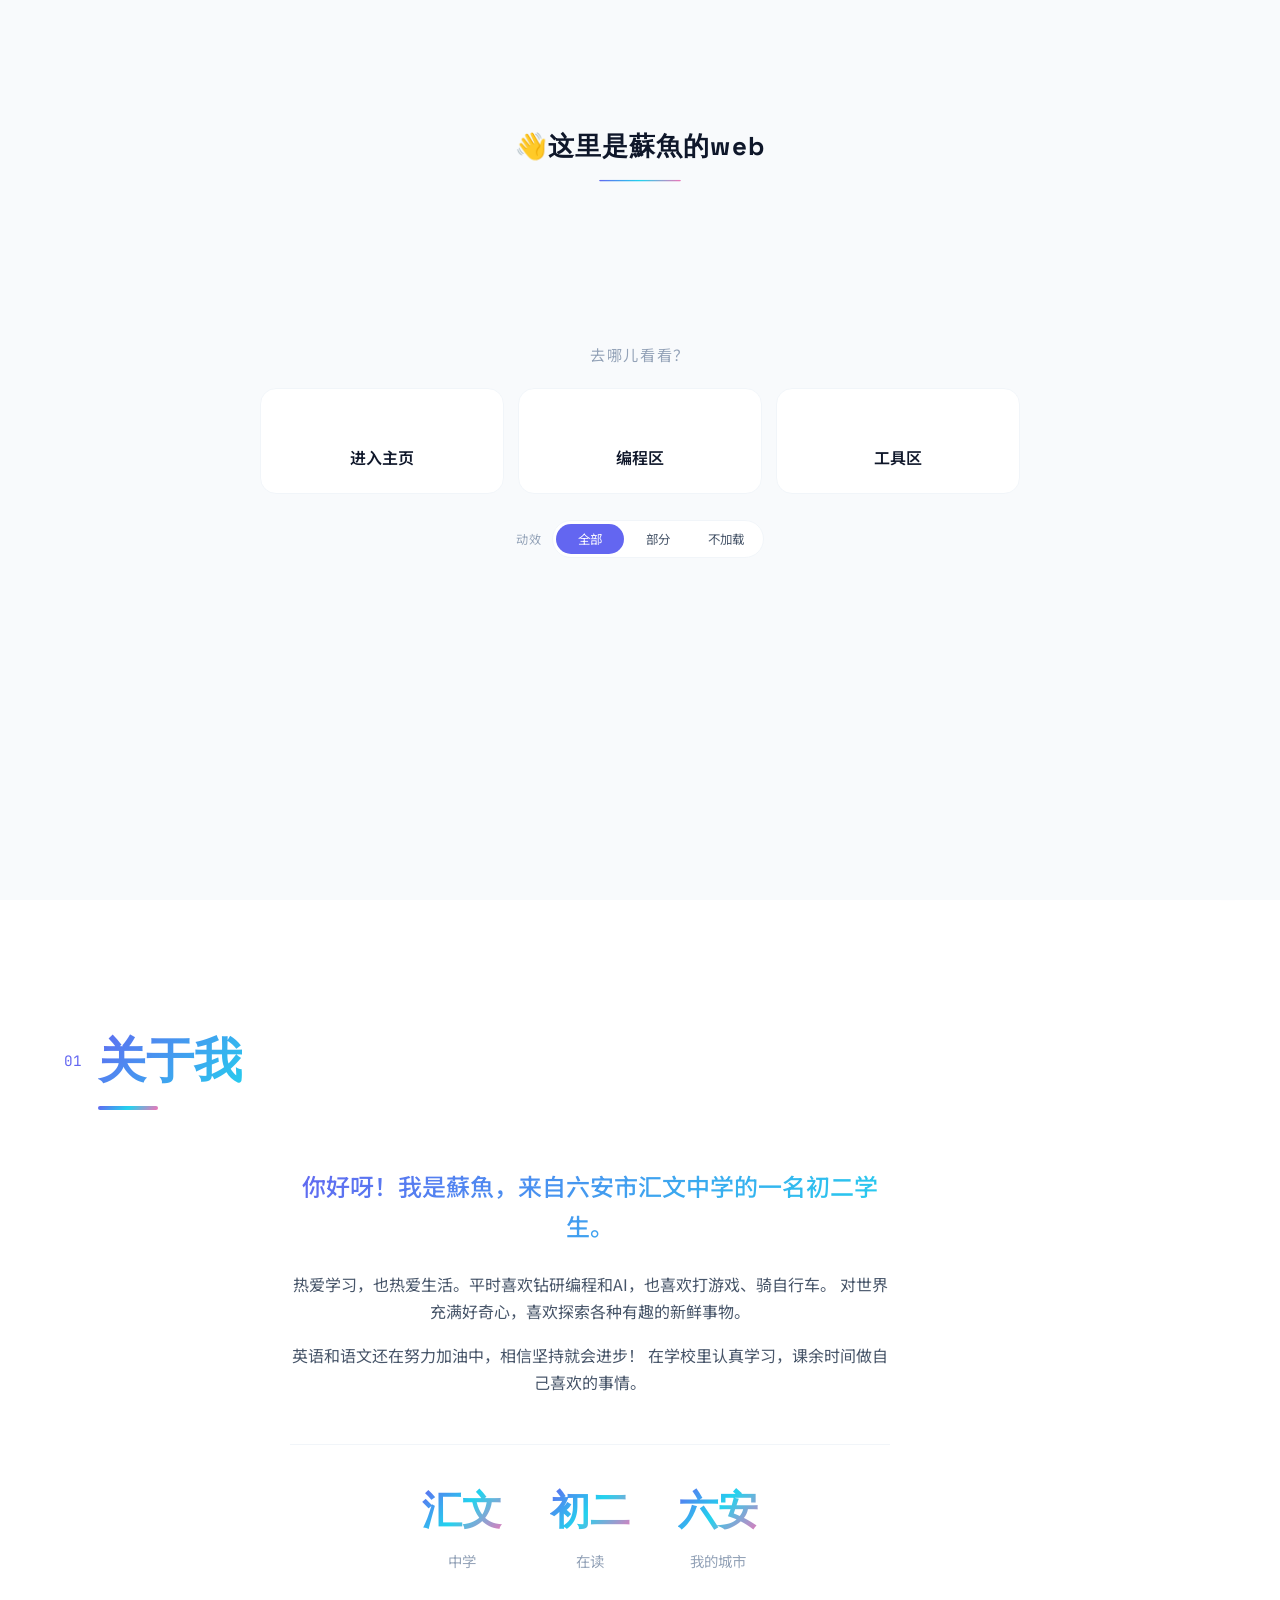
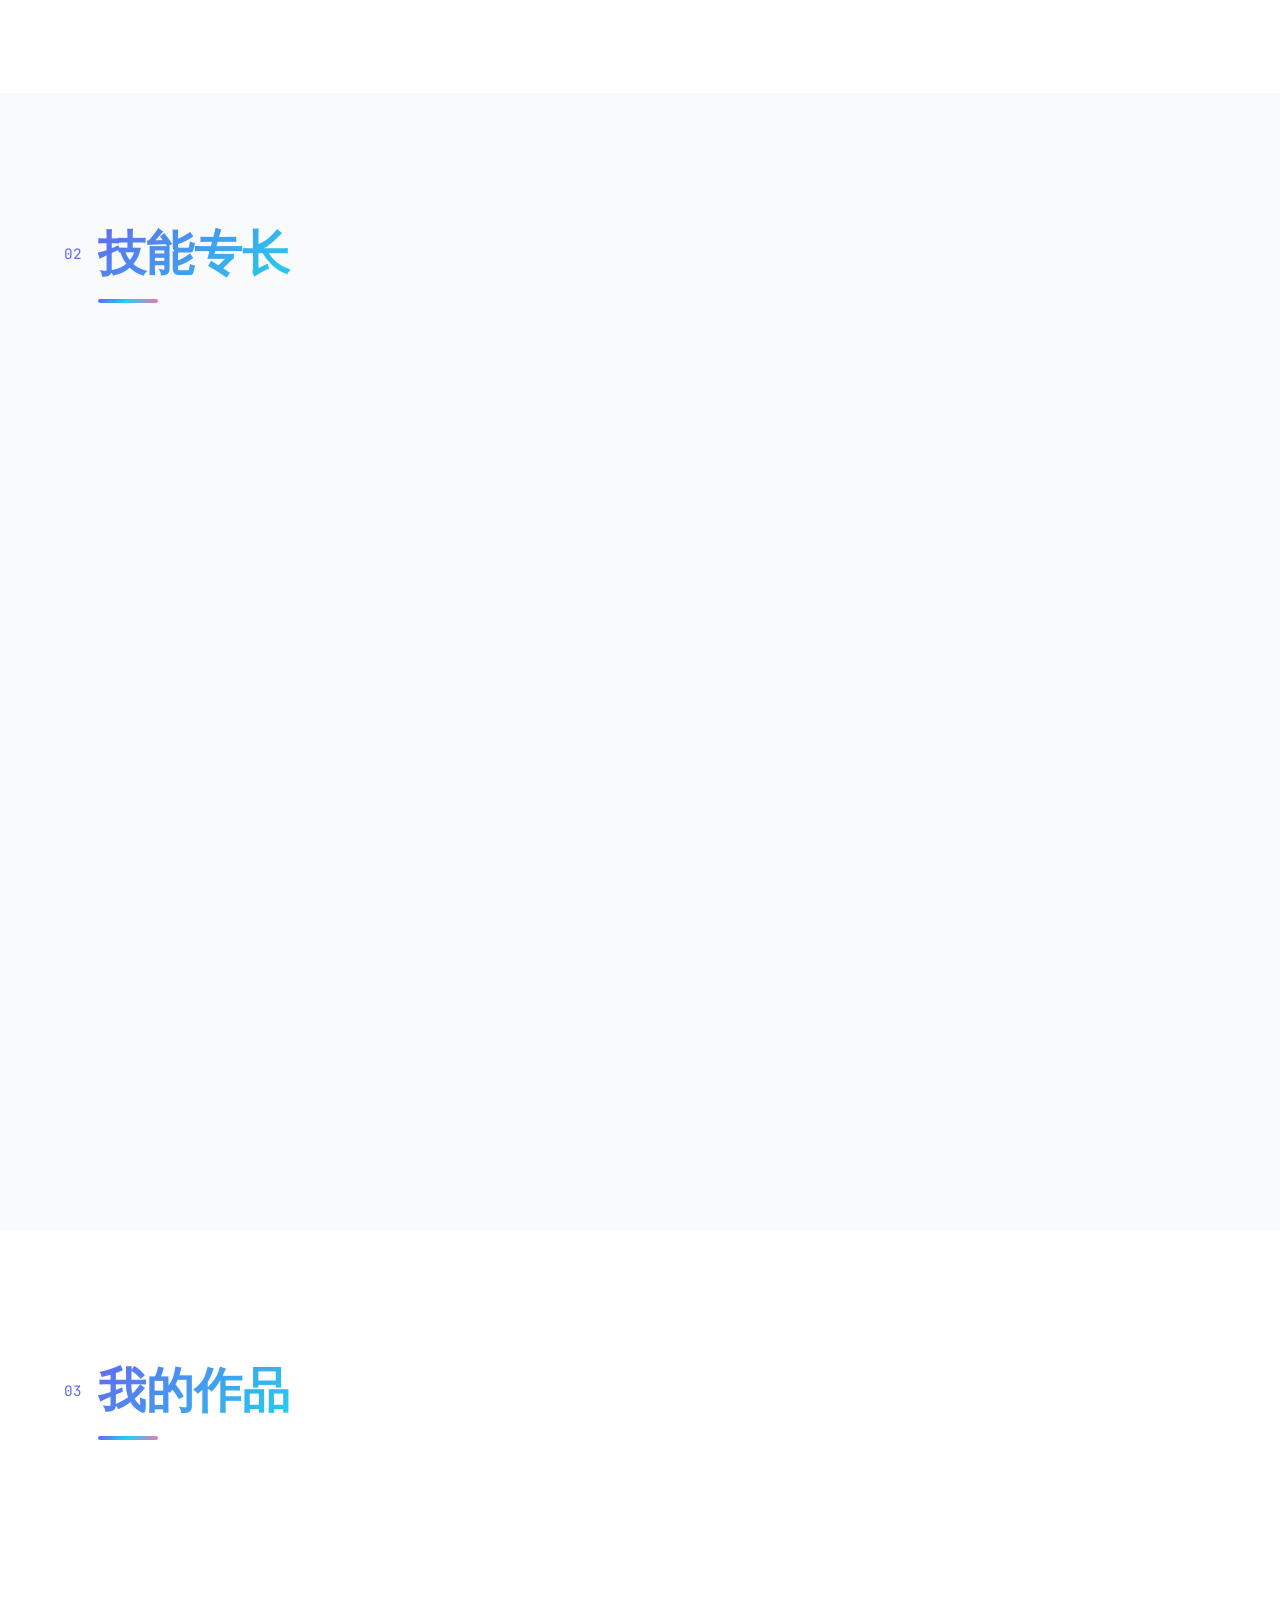
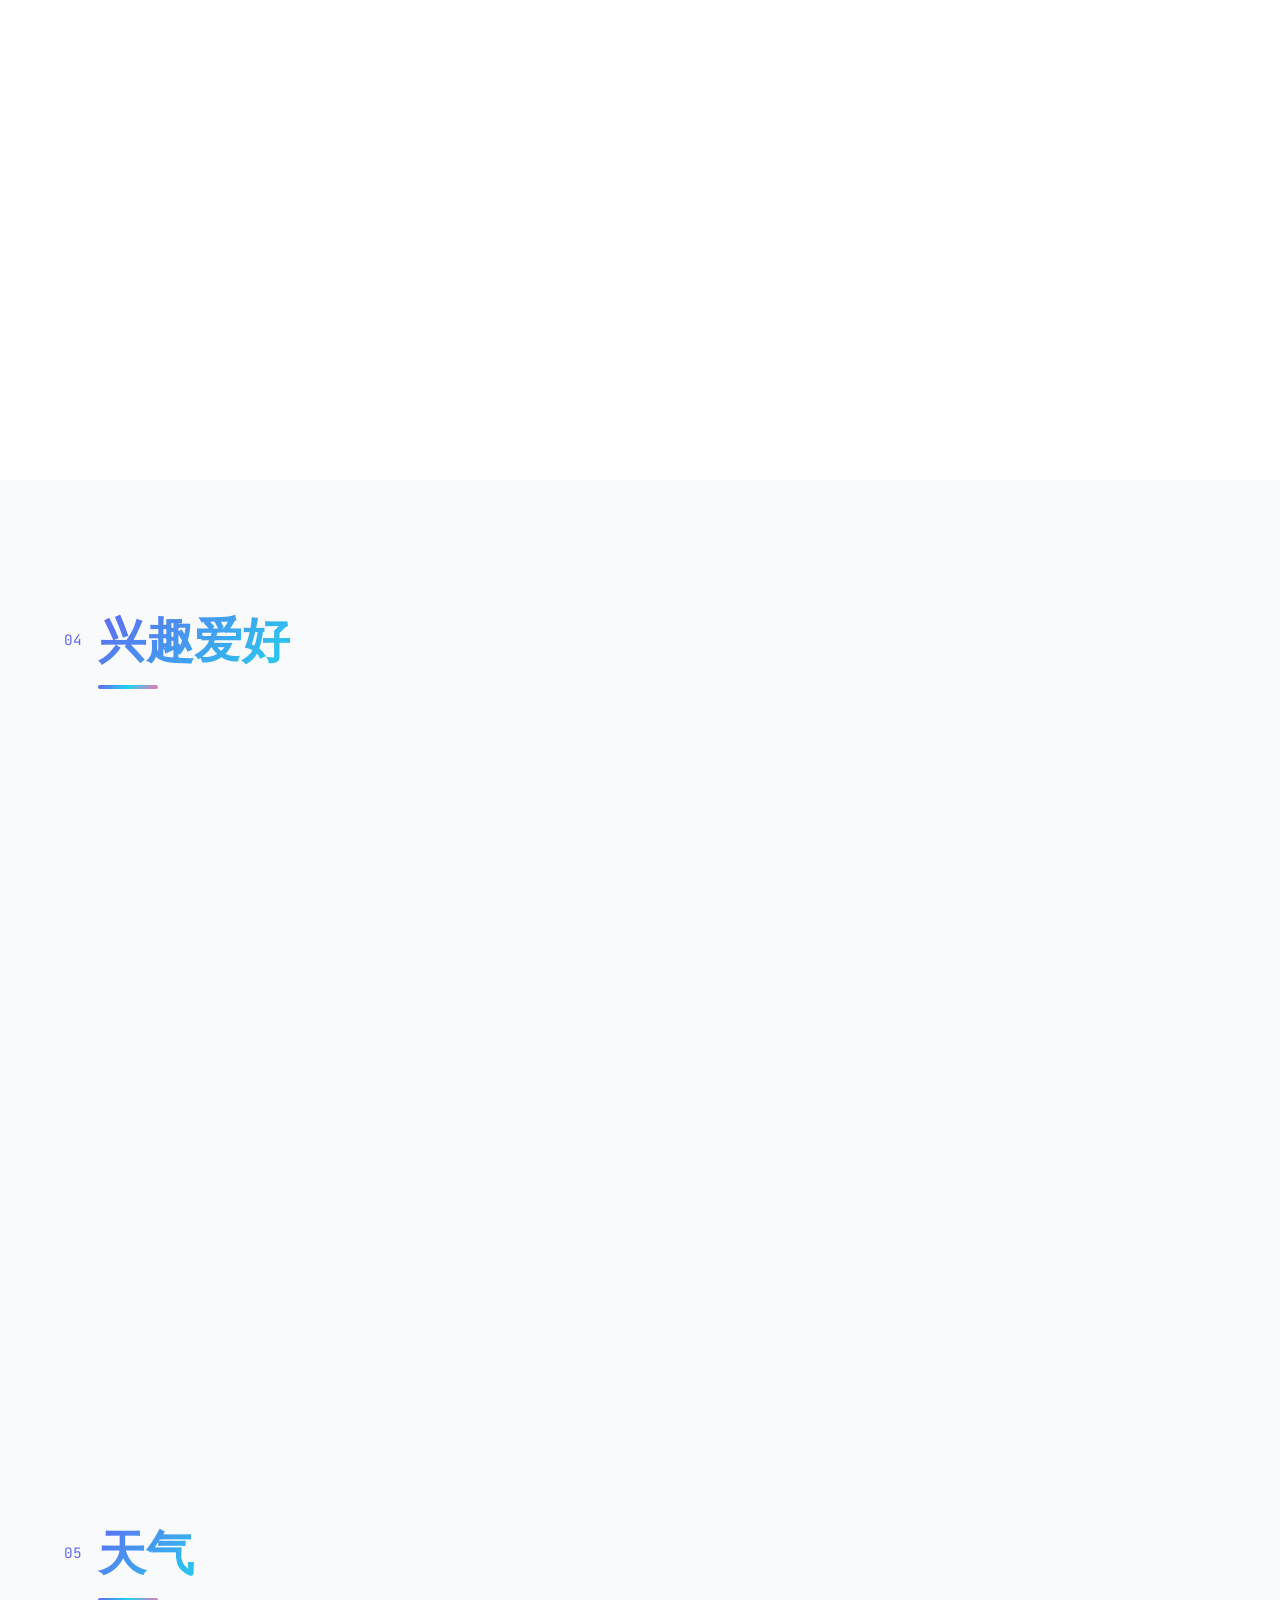
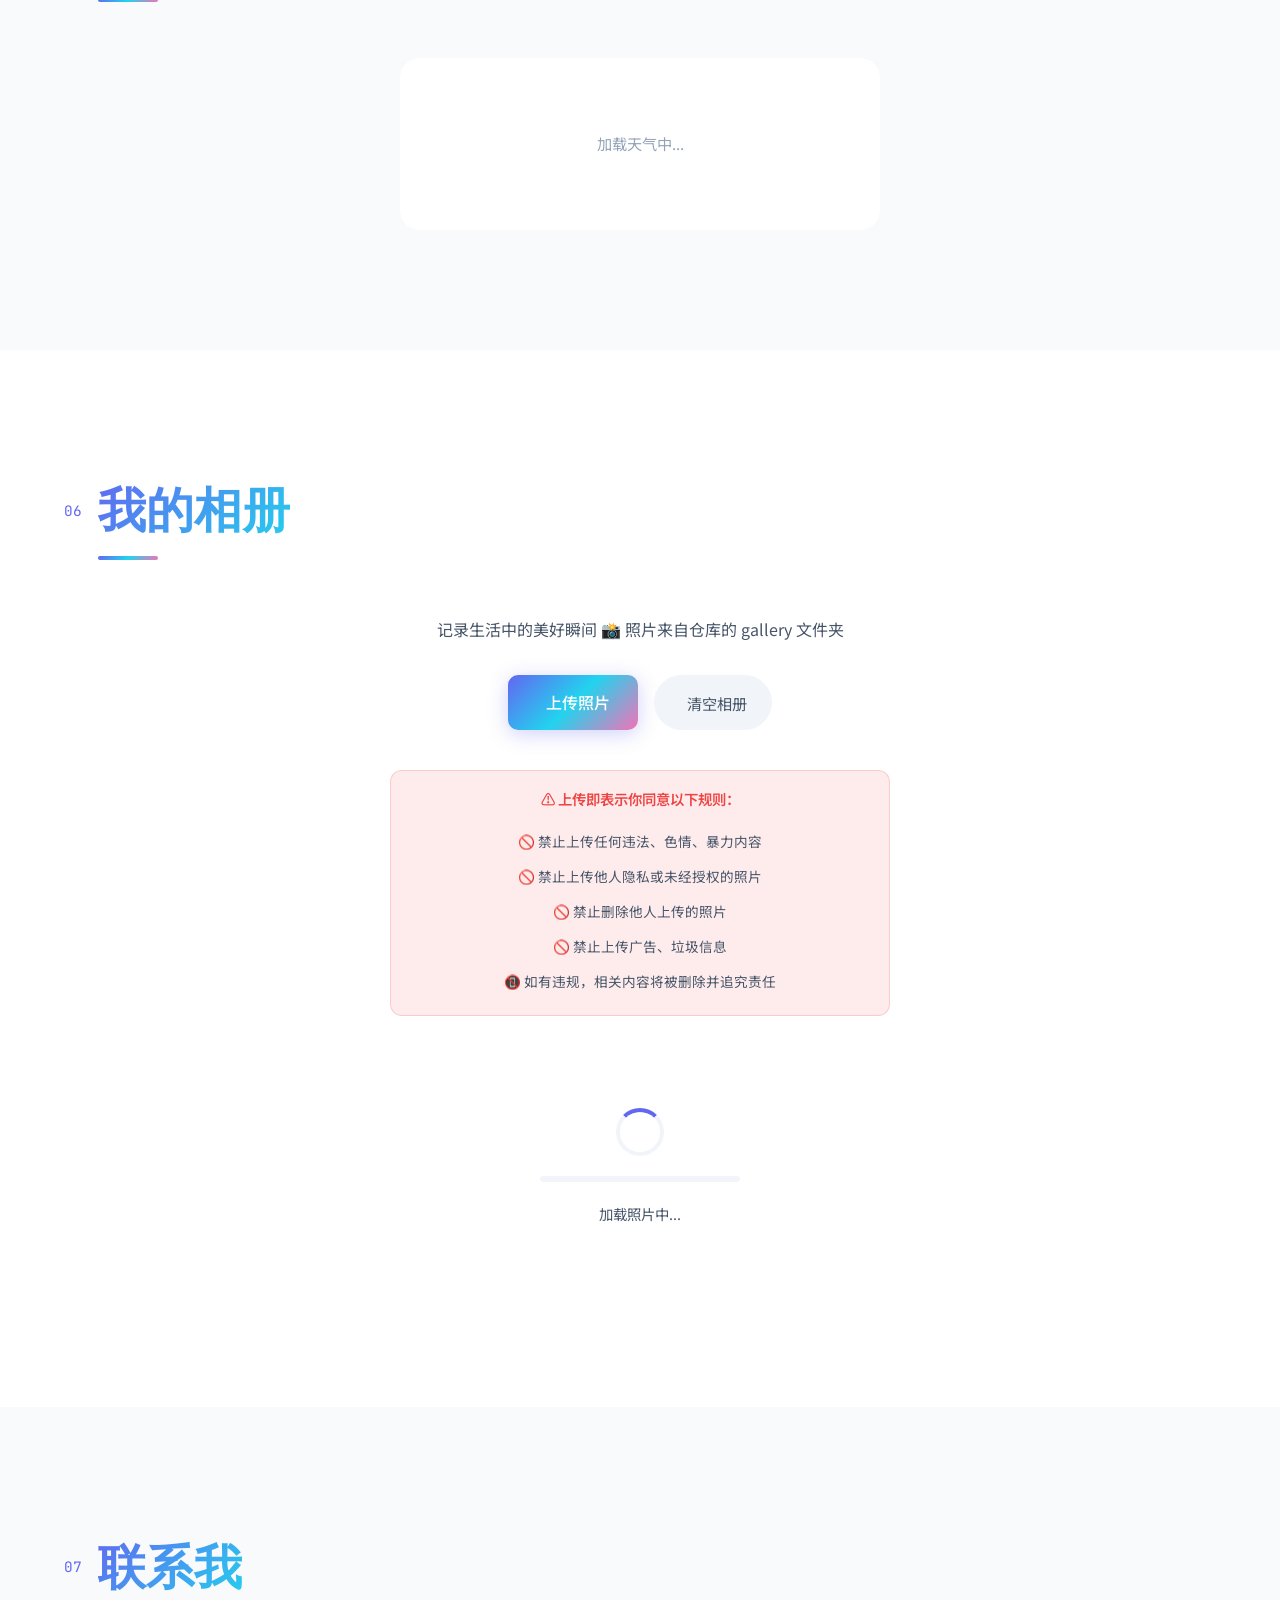
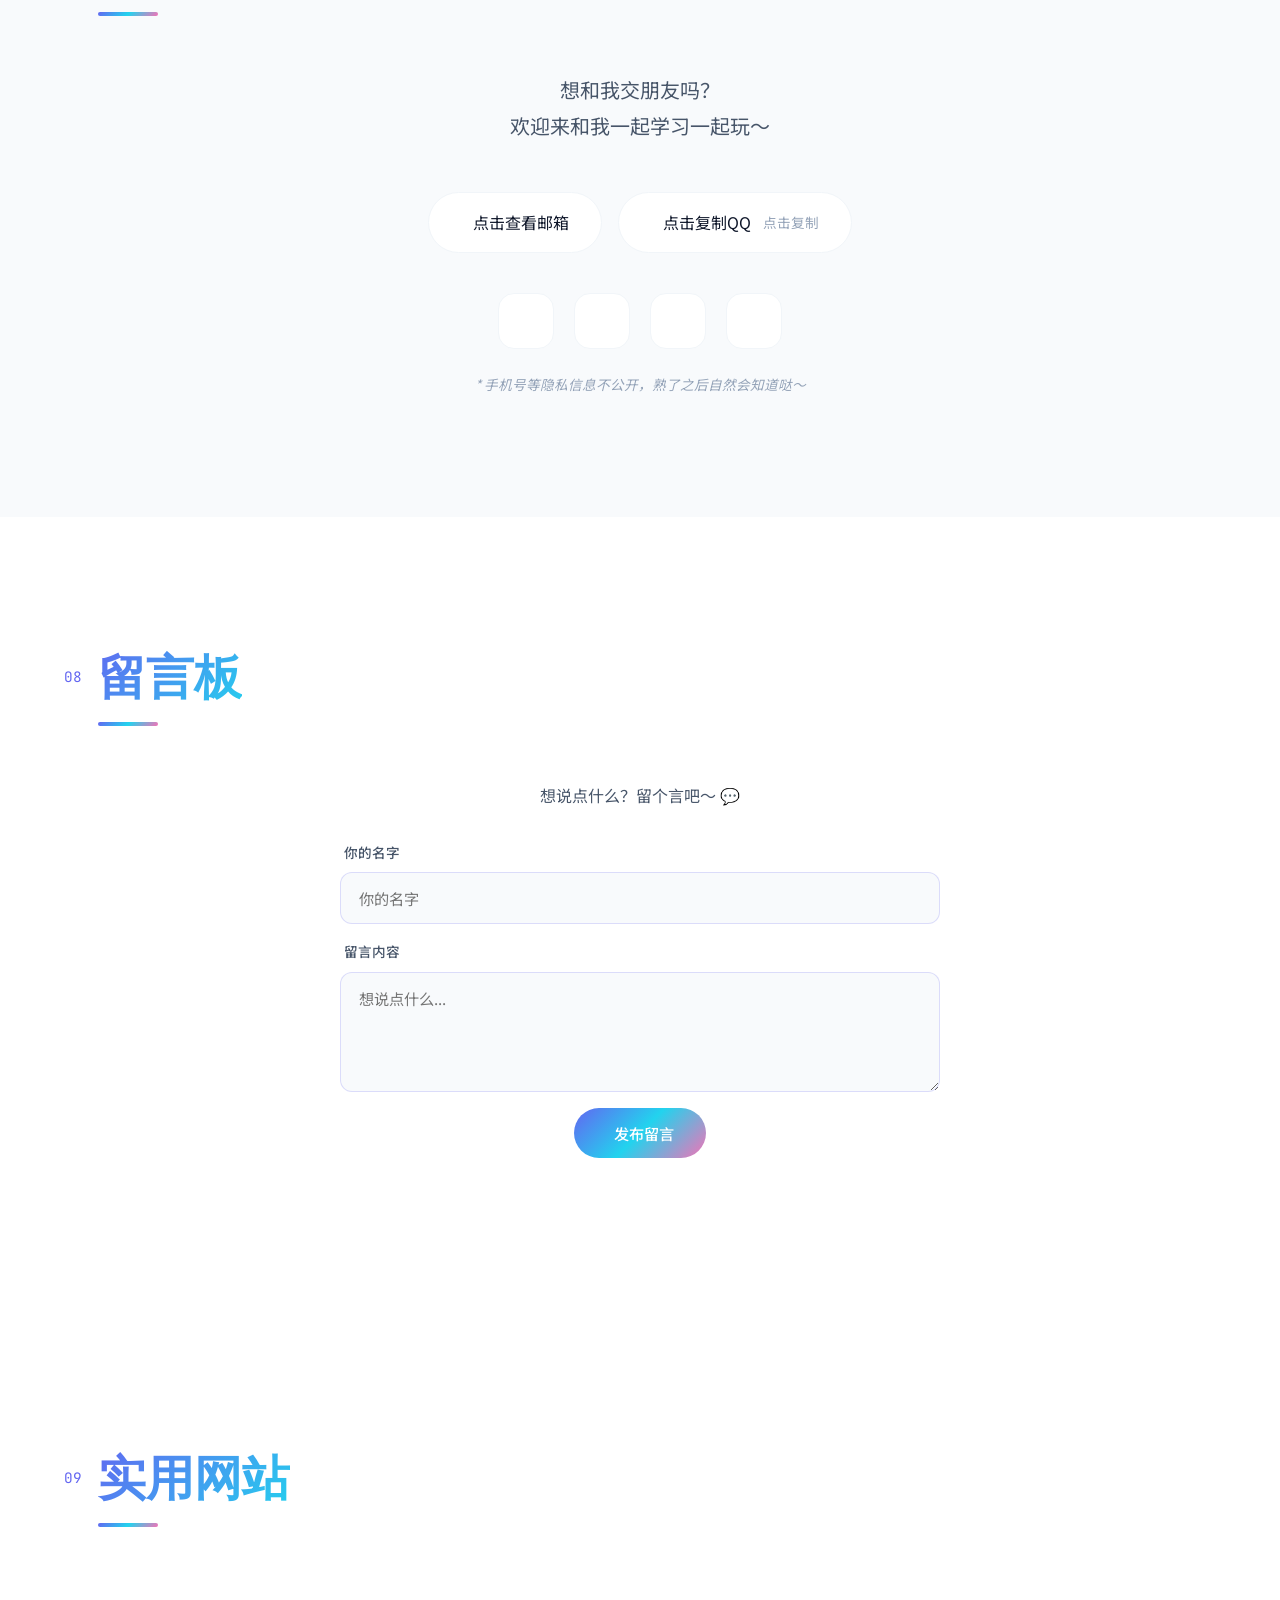
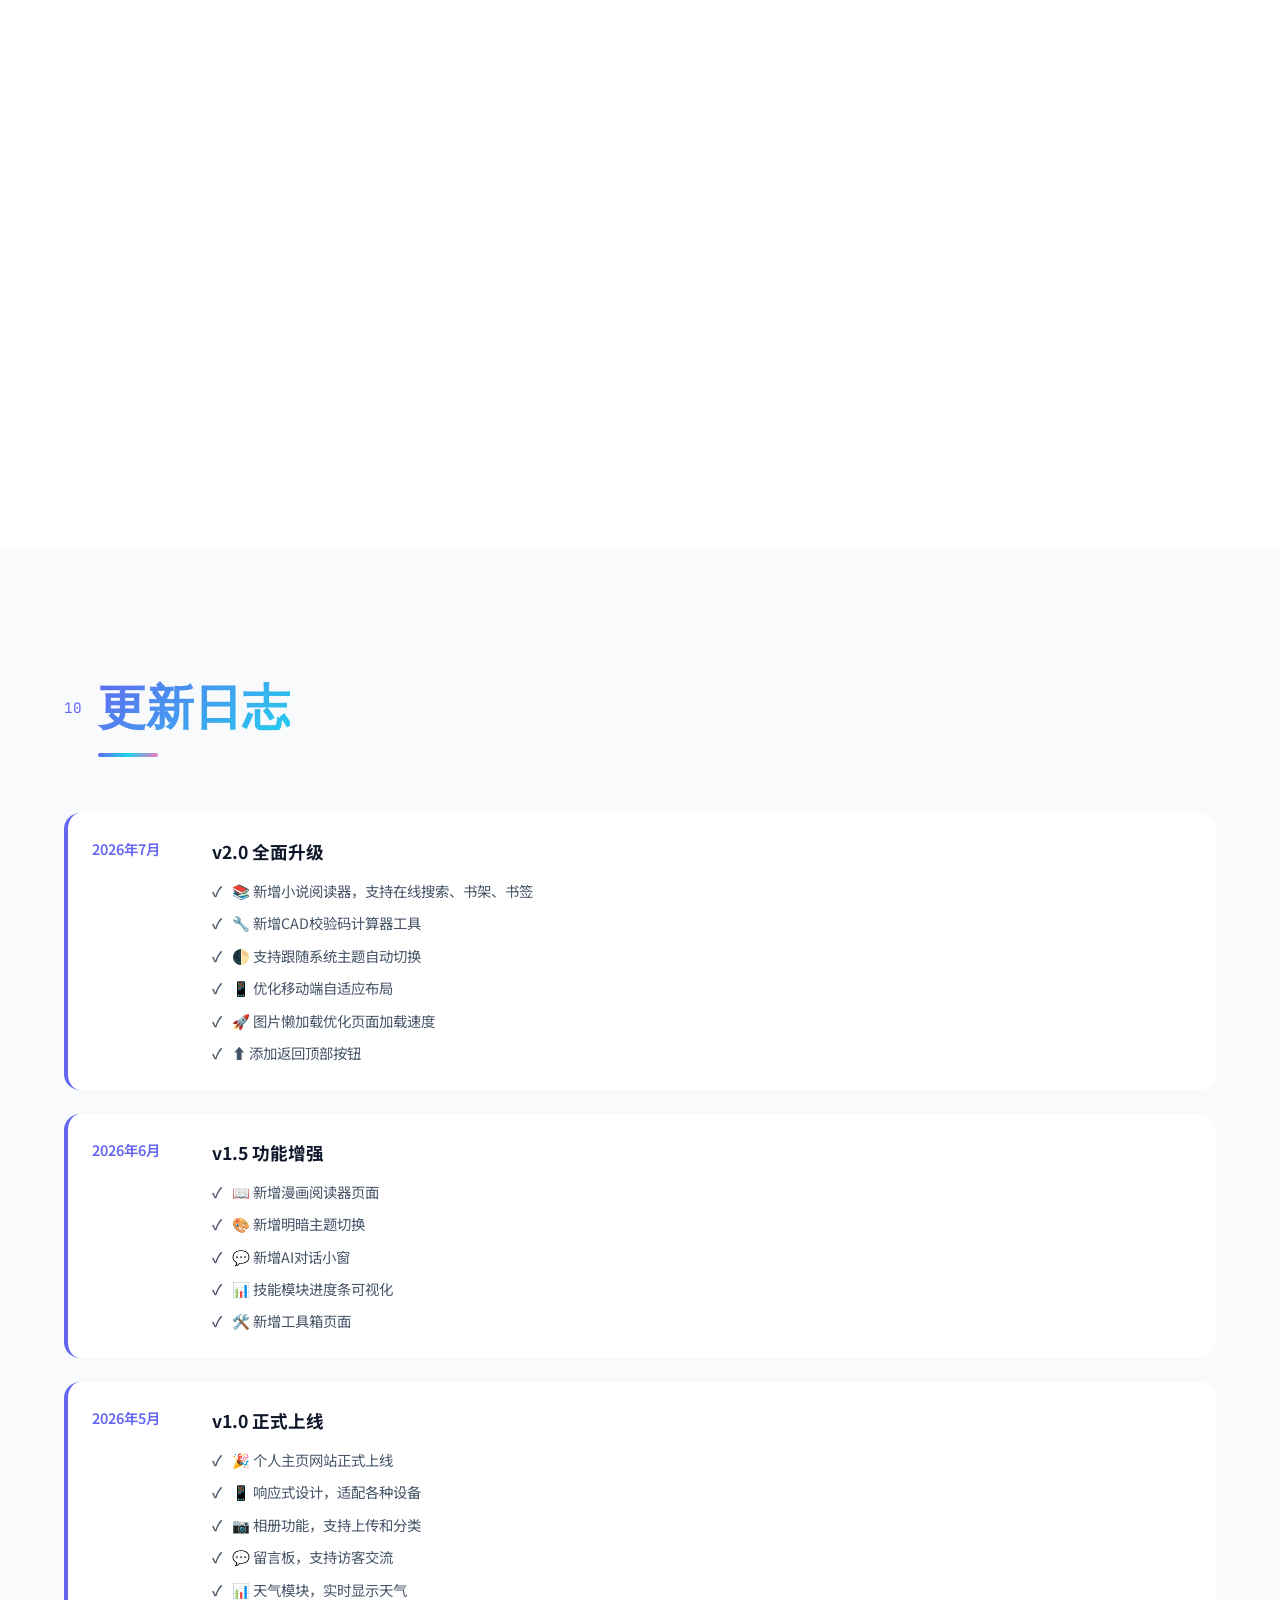
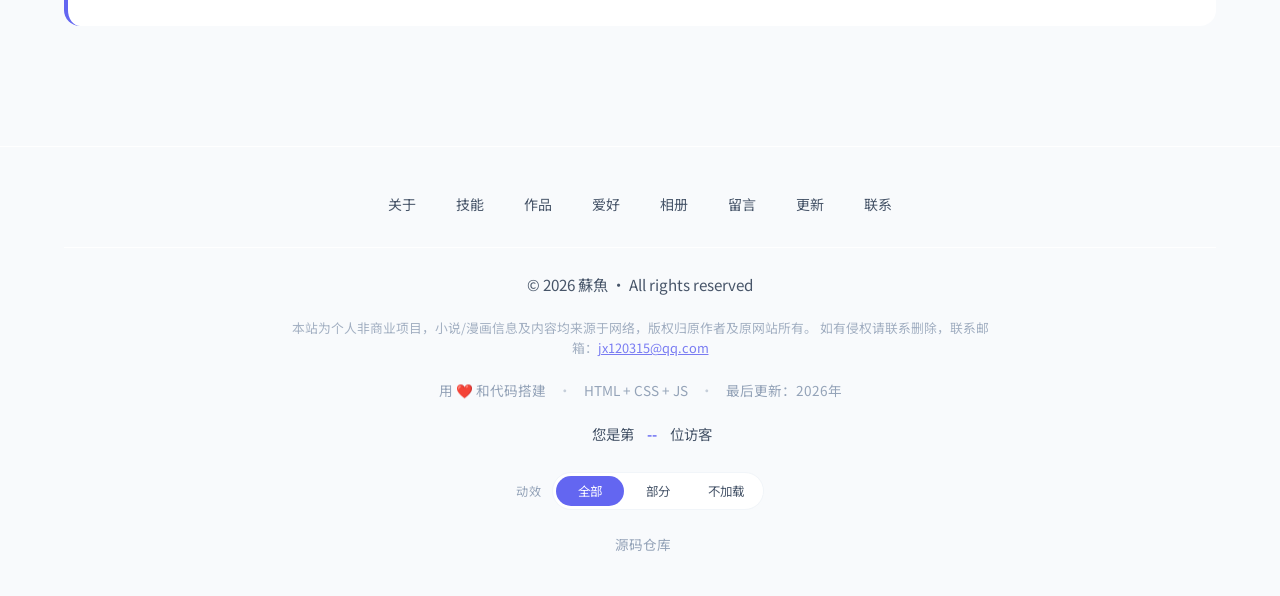
==== commit 81a8de52: "feat: 门页先行、主程序按需加载，并优化开场与档位切换 - 拆分 intro.js：首屏只加载门页（开场动画 + 三入口 + 动效档位），   script.js 改为用户选择入口后再动态注入，其" ====
--- a/index.html
+++ b/index.html
@@ -71,17 +71,14 @@
         <a class="intro-card" href="index.html" data-intro-go="home">
           <i data-lucide="home"></i>
           <span class="intro-card-name">进入主页</span>
-          <span class="intro-card-desc">介绍 · 相册 · 留言</span>
         </a>
         <a class="intro-card" href="https://su120315.github.io/SUYU3/" data-intro-go="code">
           <i data-lucide="code"></i>
           <span class="intro-card-name">编程区</span>
-          <span class="intro-card-desc">代码与小项目</span>
         </a>
         <a class="intro-card" href="tools.html" data-intro-go="tools">
           <i data-lucide="wrench"></i>
           <span class="intro-card-name">工具区</span>
-          <span class="intro-card-desc">计算器 / 二维码</span>
         </a>
       </div>
 
@@ -828,6 +825,7 @@
     </div>
   </div>
 
-  <script src="script.js"></script>
+  <!-- 首屏只加载门页脚本；主程序 script.js 在用户选择入口后再注入 -->
+  <script src="intro.js"></script>
 </body>
 </html>
--- a/style.css
+++ b/style.css
@@ -6568,13 +6568,14 @@
   background: var(--bg-primary);
   overflow: hidden;
   opacity: 1;
-  transition: opacity 0.6s ease;
+  transition: opacity 0.6s ease, transform 0.6s ease;
   --intro-dur: 1.8s;   /* 开场动画时长，档位可覆盖 */
 }
 .intro-overlay.is-hidden {
   opacity: 0;
   visibility: hidden;
   pointer-events: none;
+  transform: scale(1.04);
 }
 
 /* 开场文字：满屏居中 → 一边上移一边缩小 */
@@ -6590,13 +6591,13 @@
   transition: transform 0.9s cubic-bezier(0.22, 1, 0.36, 1);
 }
 .intro-overlay.is-entry .intro-stage {
-  transform: translateY(-36vh) scale(0.34);
+  transform: translateY(-33vh) scale(0.62);
 }
 
 .intro-title {
   margin: 0;
   font-family: var(--font-heading);
-  font-size: clamp(1.5rem, 4.2vw, 2.2rem);
+  font-size: clamp(1.8rem, 5vw, 2.6rem);
   font-weight: 700;
   letter-spacing: 0.04em;
   color: var(--text-primary);
@@ -6677,7 +6678,12 @@
 .intro-card:nth-child(2) i { color: var(--accent-secondary); }
 .intro-card:nth-child(3) i { color: var(--accent-tertiary); }
 .intro-card-name { font-size: 1rem; font-weight: 600; }
-.intro-card-desc { font-size: 0.74rem; color: var(--text-muted); }
+/* 点选卡片时的反馈 */
+.intro-card.is-chosen {
+  transform: scale(0.96);
+  border-color: var(--accent-primary);
+  box-shadow: 0 0 0 3px rgba(99, 102, 241, 0.18);
+}
 
 /* 播放开场期间锁定滚动，避免背景页面跟着滚动 */
 body.intro-lock {
@@ -6686,15 +6692,31 @@
 
 /* ==================== 动效档位 (Animation Level) ==================== */
 .anim-level {
-  display: inline-flex;
-  gap: 2px;
+  position: relative;
+  display: inline-grid;
+  grid-template-columns: repeat(3, 1fr);
   padding: 3px;
   border-radius: 100px;
   border: 1px solid var(--bg-tertiary);
   background: var(--bg-secondary);
 }
+/* 选中滑块：切换档位时有滑动动画 */
+.anim-level::before {
+  content: '';
+  position: absolute;
+  top: 3px;
+  bottom: 3px;
+  left: 3px;
+  width: calc((100% - 6px) / 3);
+  border-radius: 100px;
+  background: var(--accent-primary);
+  transform: translateX(calc(var(--i, 0) * 100%));
+  transition: transform 0.32s cubic-bezier(0.22, 1, 0.36, 1);
+}
 .anim-level-btn {
-  padding: 6px 14px;
+  position: relative;
+  z-index: 1;
+  padding: 6px 16px;
   border: none;
   border-radius: 100px;
   background: transparent;
@@ -6702,10 +6724,10 @@
   font-family: inherit;
   font-size: 0.78rem;
   cursor: pointer;
-  transition: color 0.2s, background 0.2s;
+  transition: color 0.28s ease;
 }
 .anim-level-btn:hover { color: var(--accent-primary); }
-.anim-level-btn.is-active { background: var(--accent-primary); color: #fff; }
+.anim-level-btn.is-active { color: #fff; }
 
 .intro-level {
   display: flex;
@@ -6787,10 +6809,10 @@
 }
 @media (max-width: 600px) {
   .intro-overlay.is-entry .intro-stage {
-    transform: translateY(-40vh) scale(0.3);
+    transform: translateY(-36vh) scale(0.5);
   }
   .intro-title {
-    font-size: 1.35rem;
+    font-size: 1.5rem;
     padding: 0 20px;
     text-align: center;
   }
@@ -6804,11 +6826,9 @@
   }
   .intro-card {
     flex-direction: row;
-    justify-content: flex-start;
+    justify-content: center;
     gap: 12px;
-    padding: 14px 16px;
-    text-align: left;
-  }
-  .intro-card-desc { margin-left: auto; }
+    padding: 16px;
+  }
   .intro-level { margin-top: 18px; }
 }
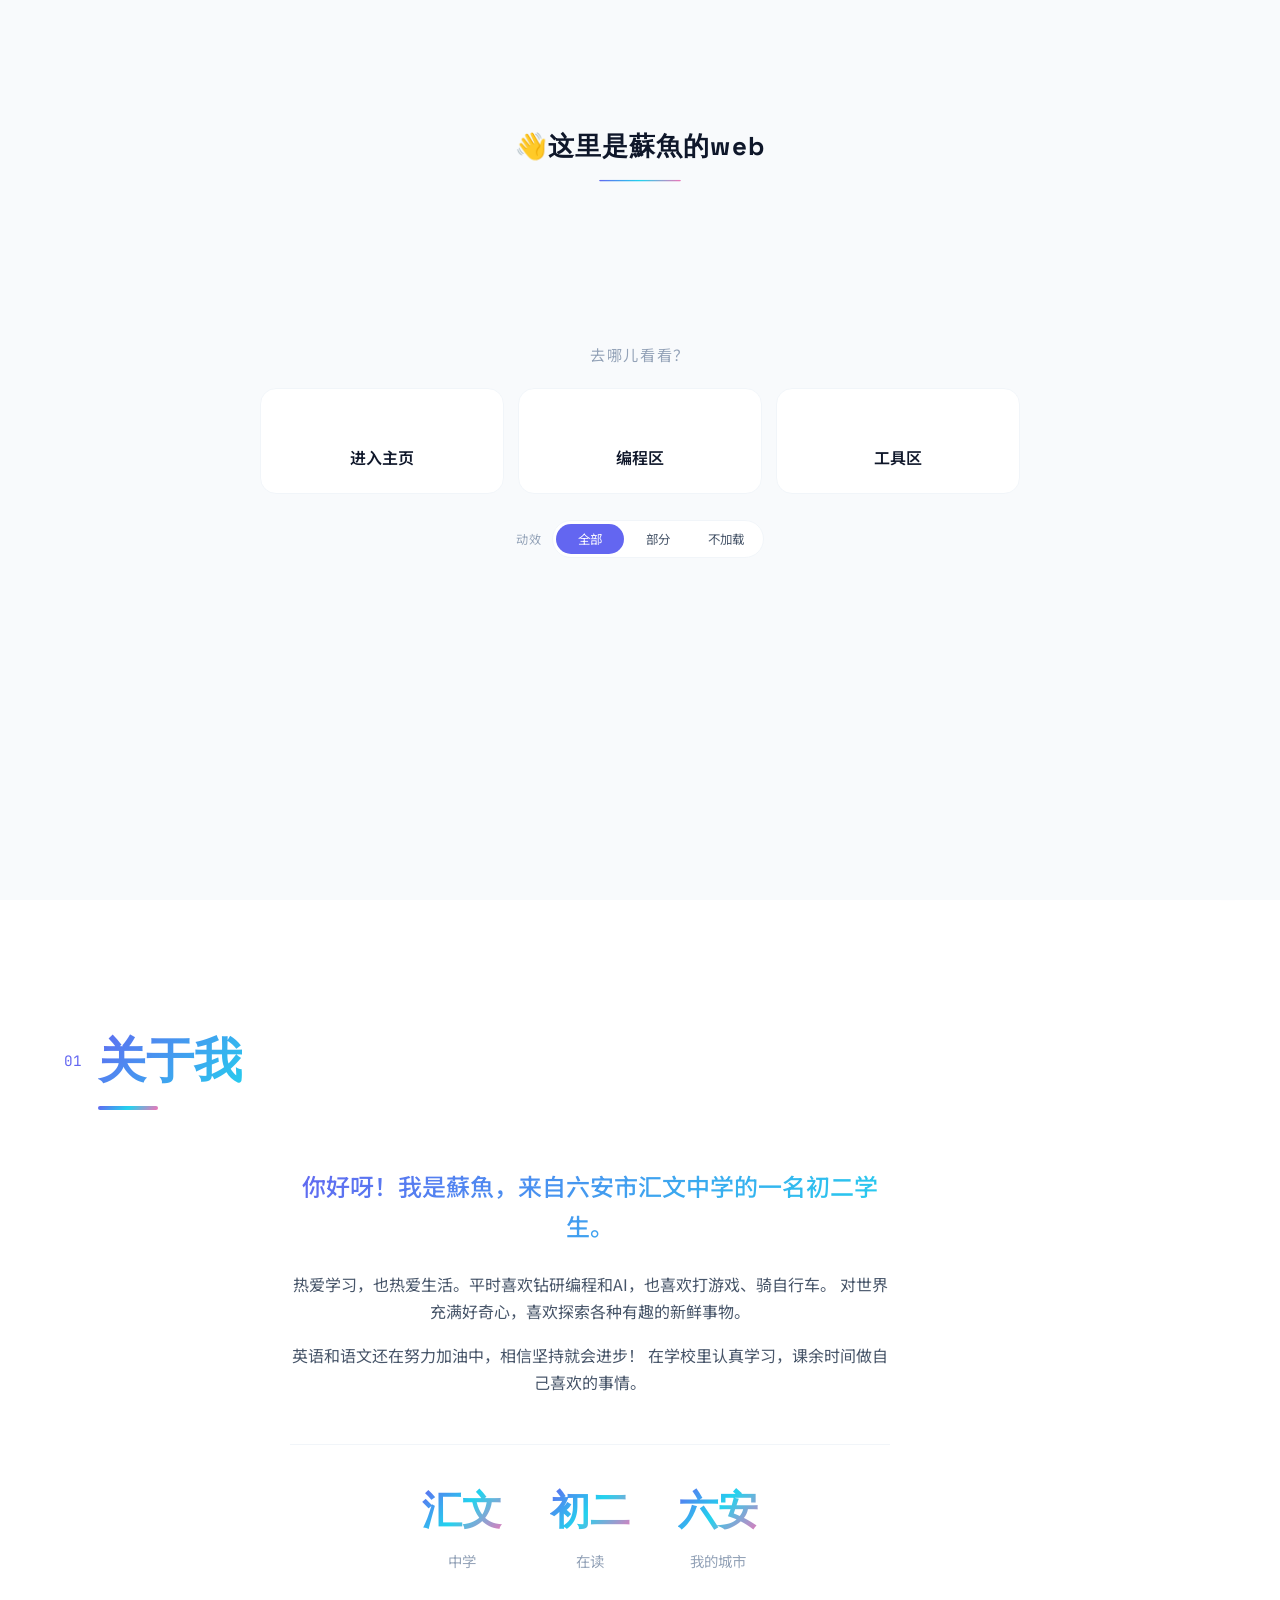
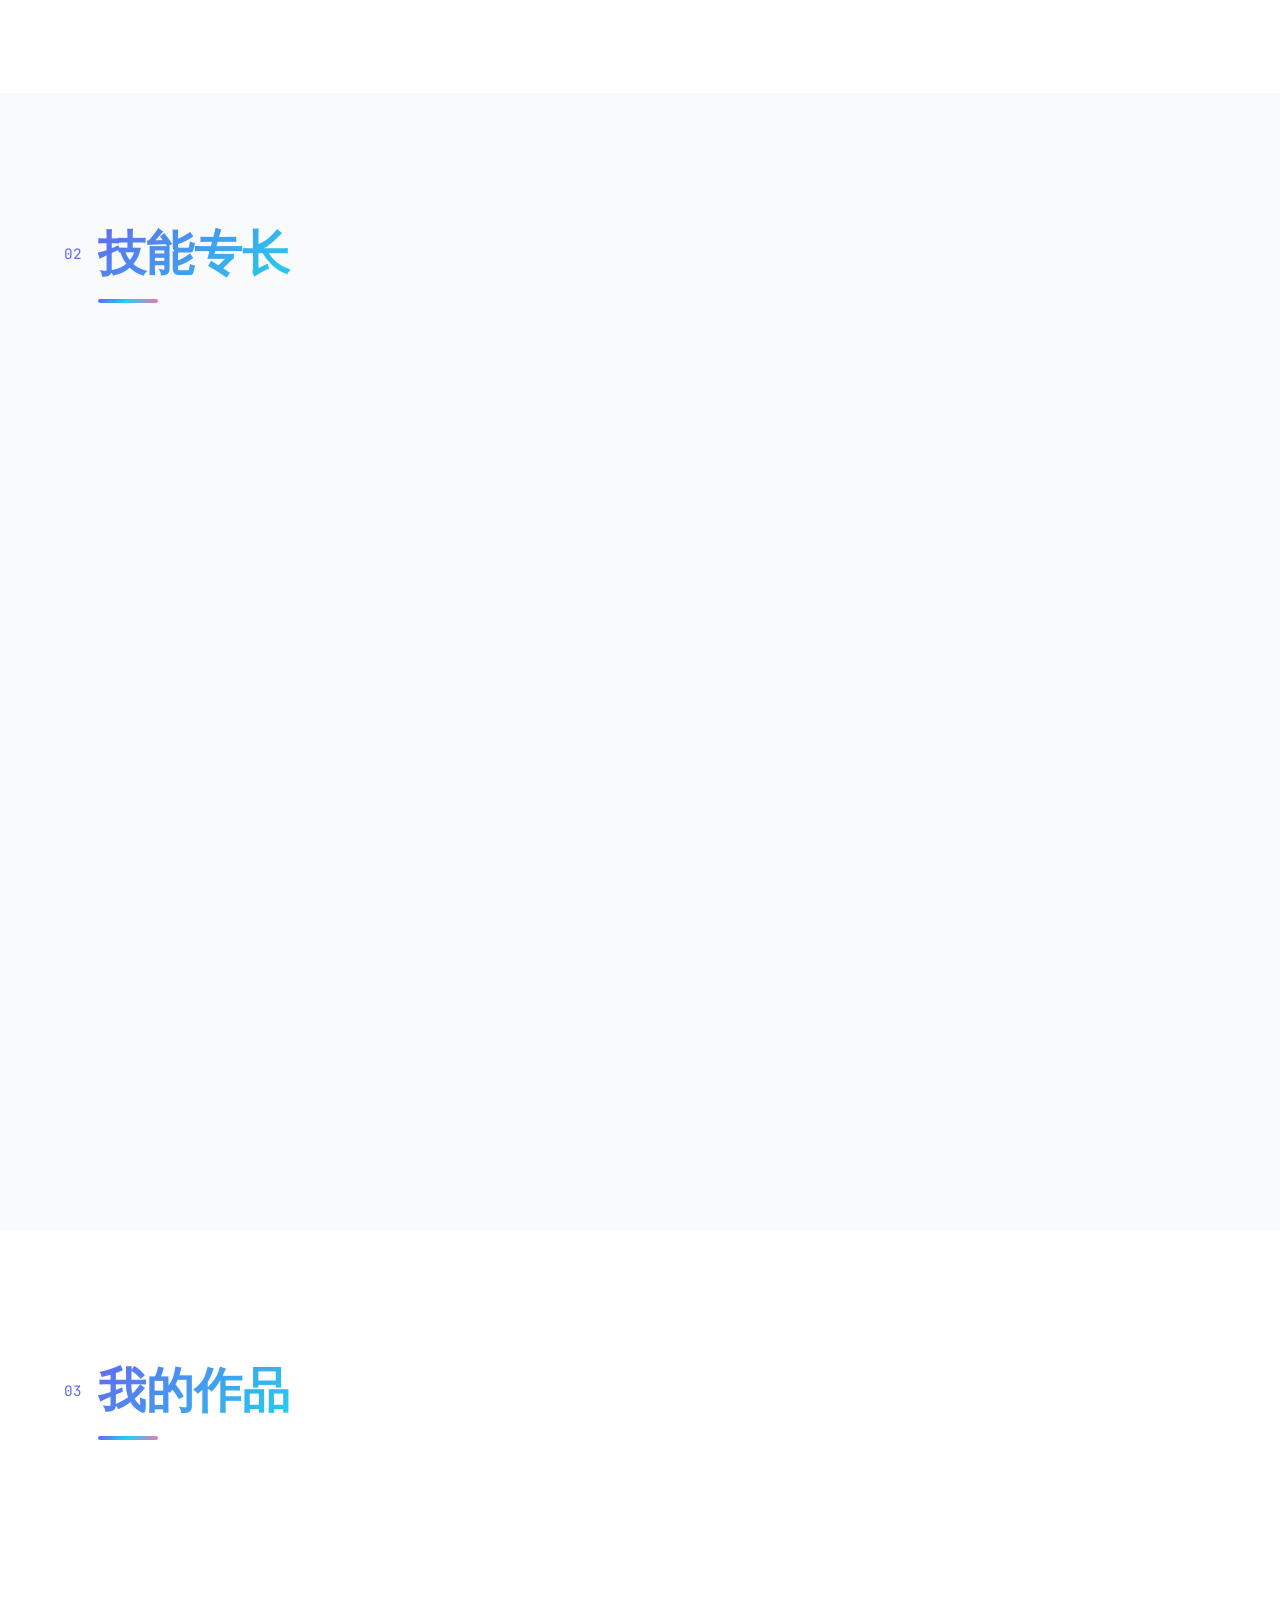
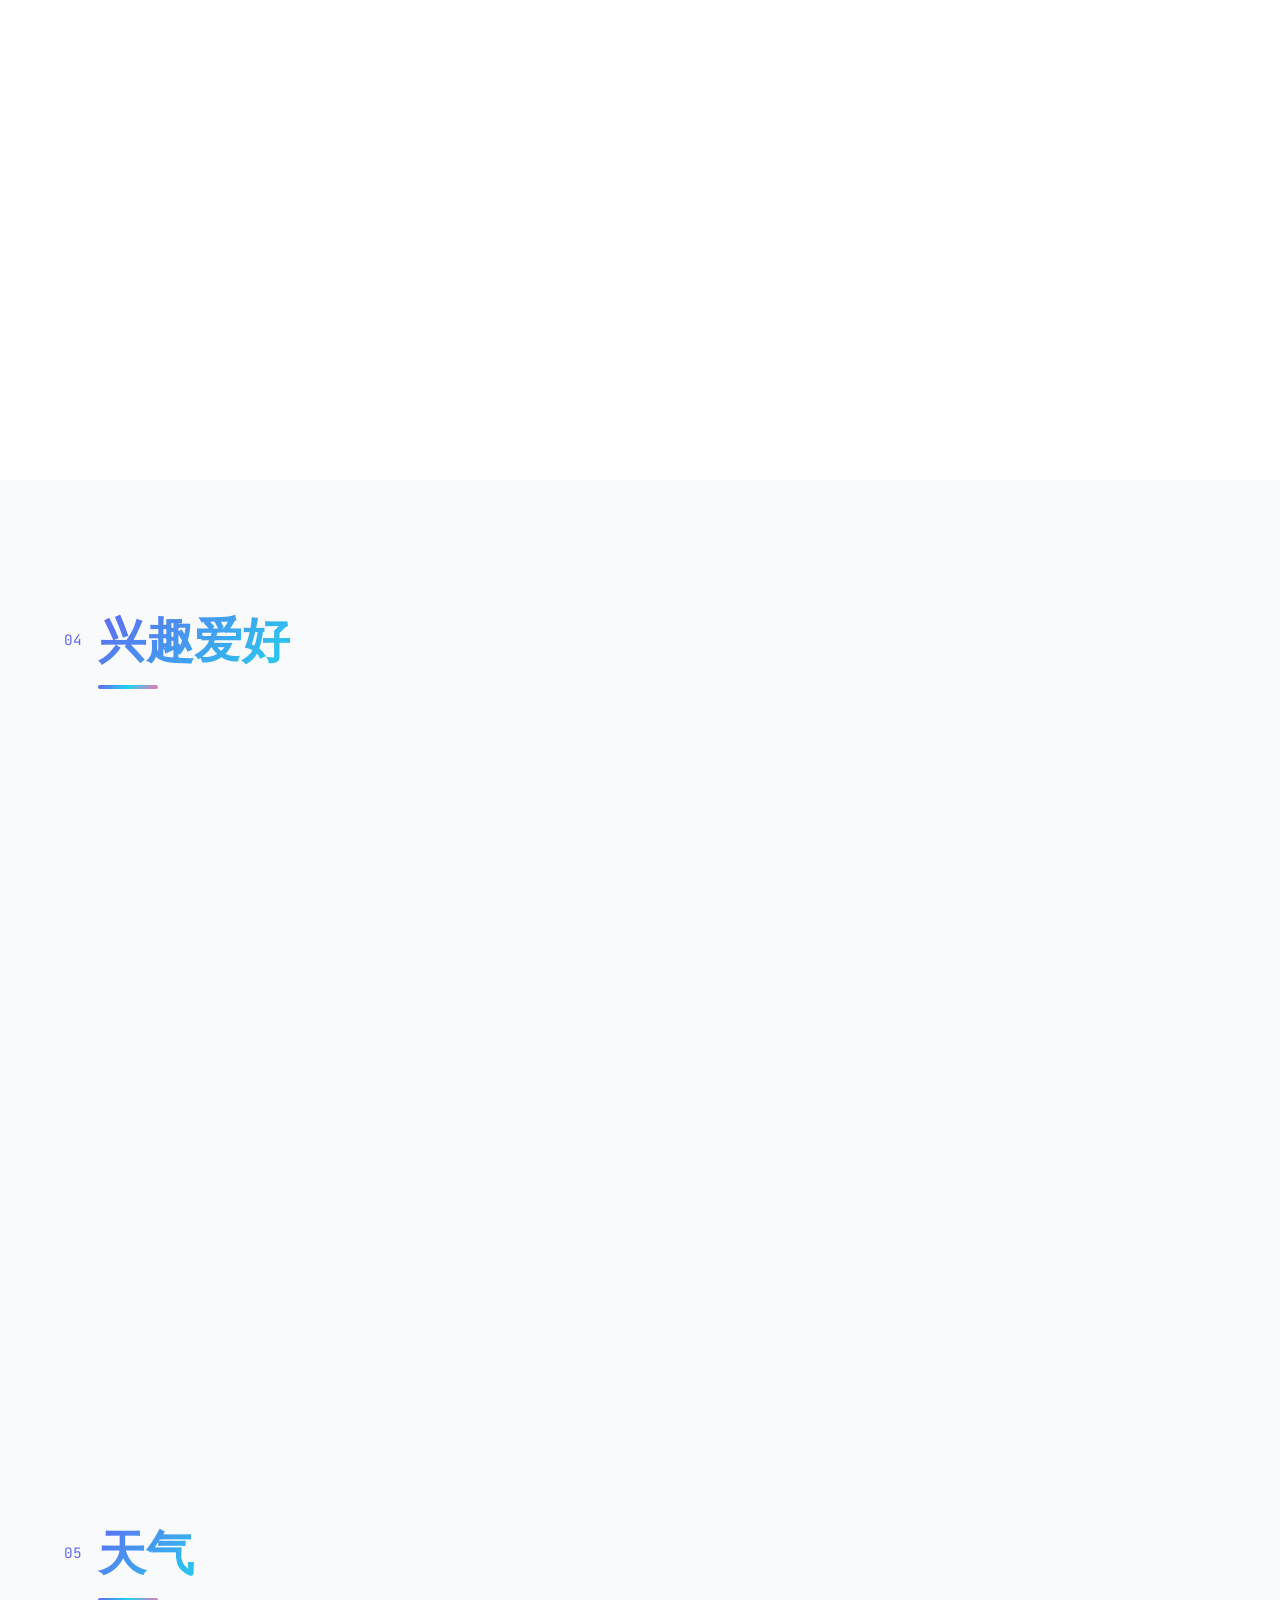
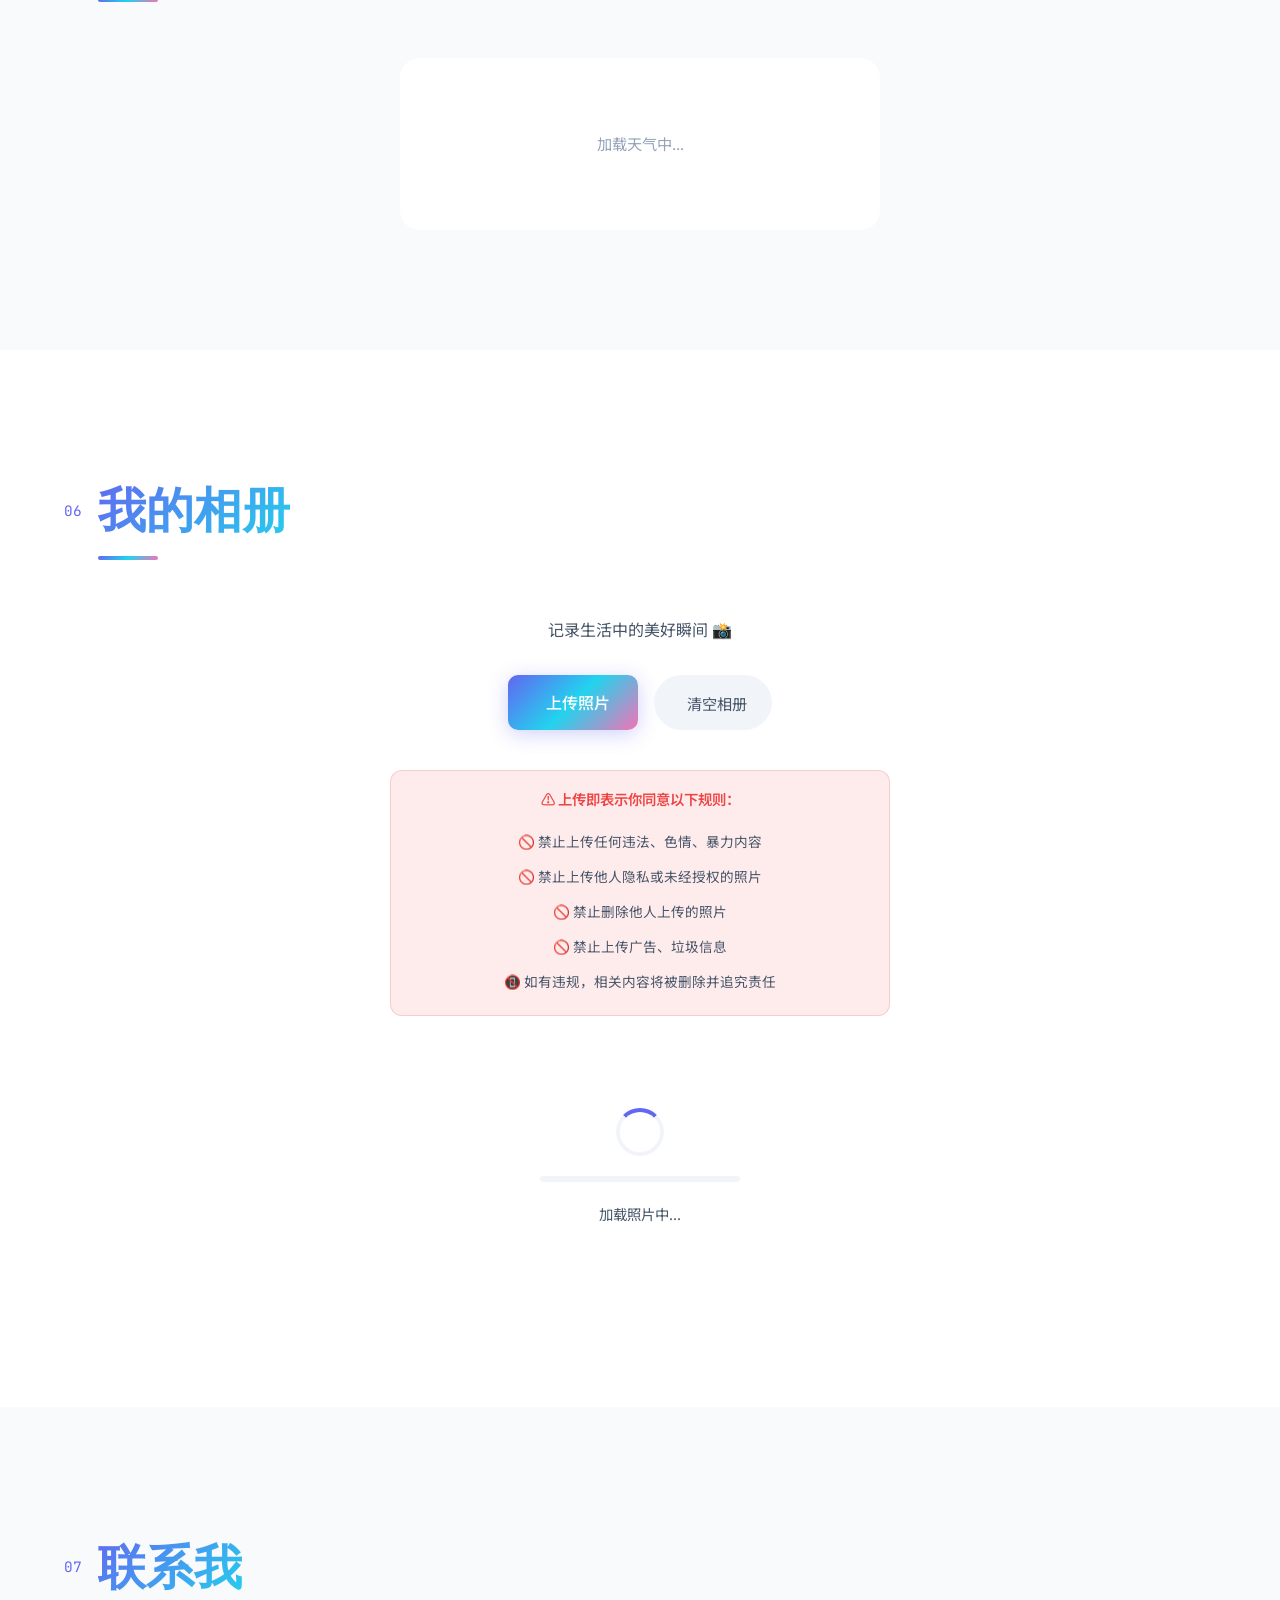
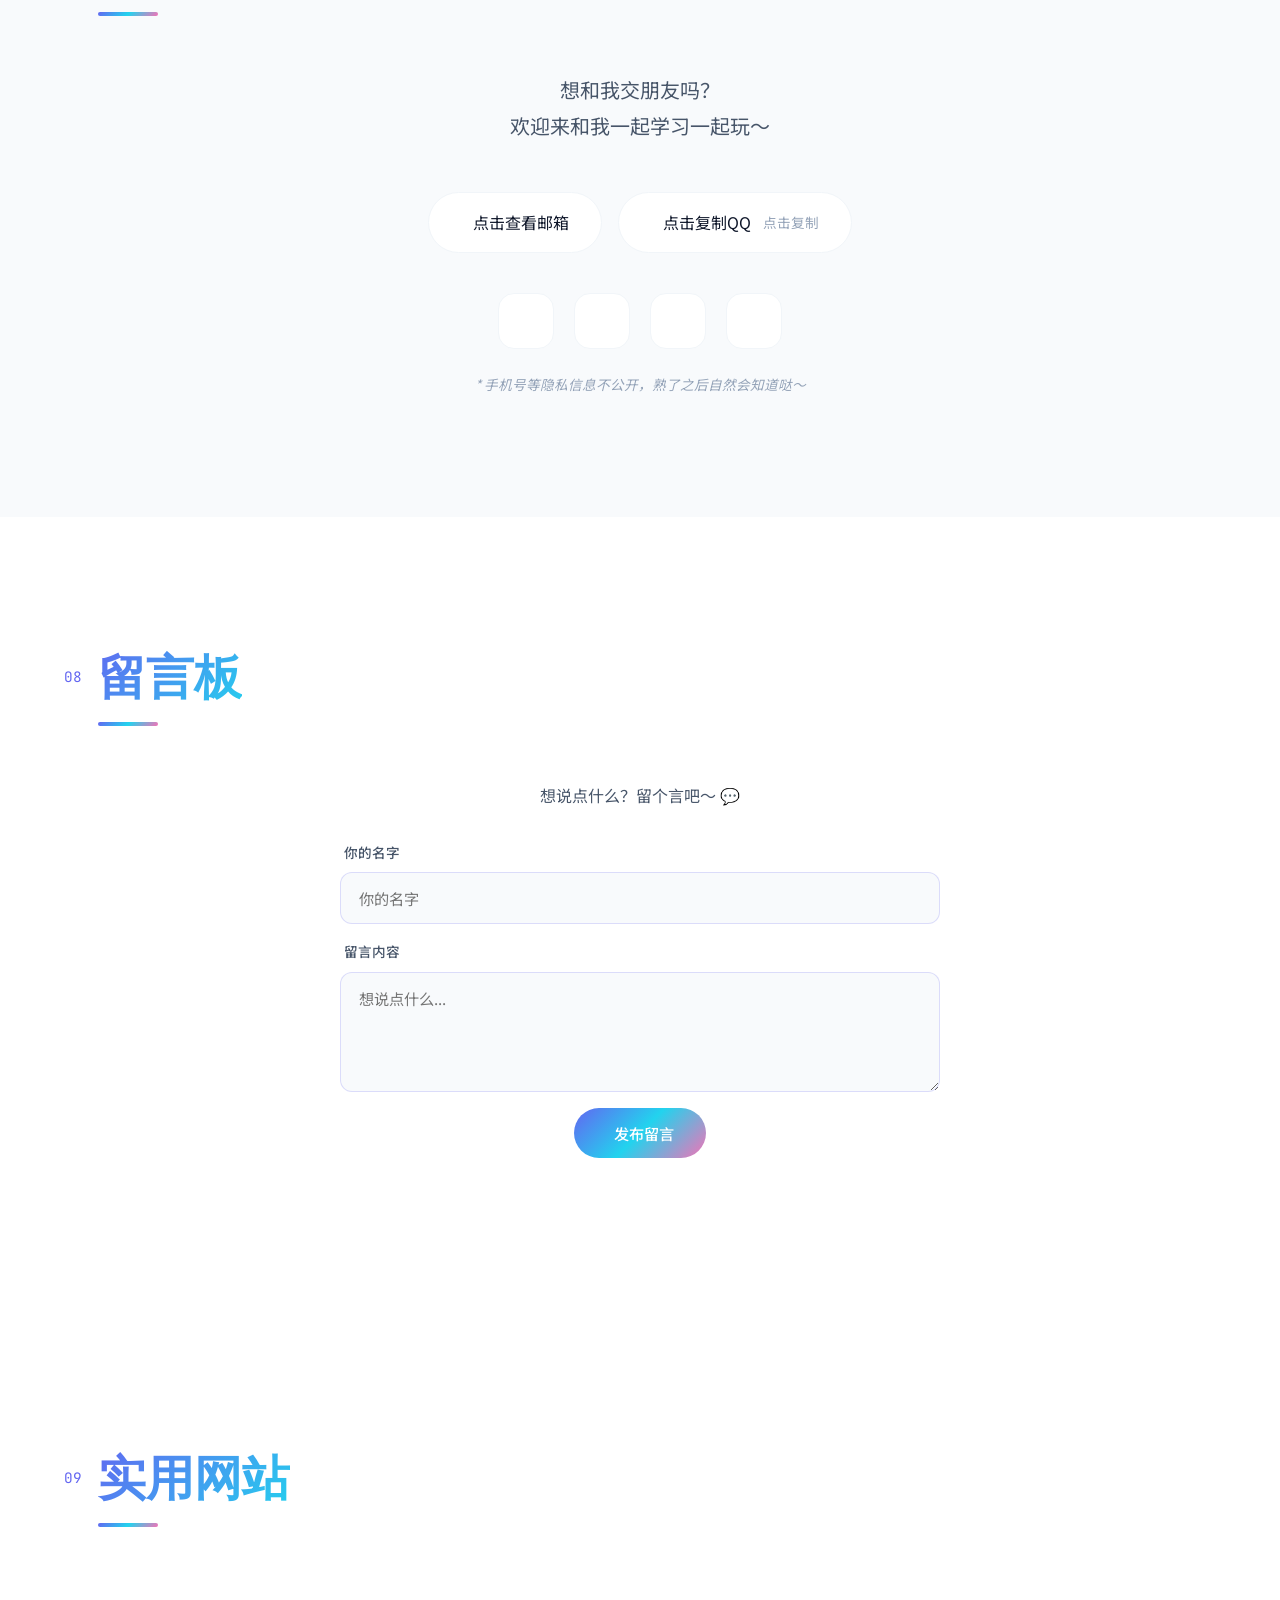
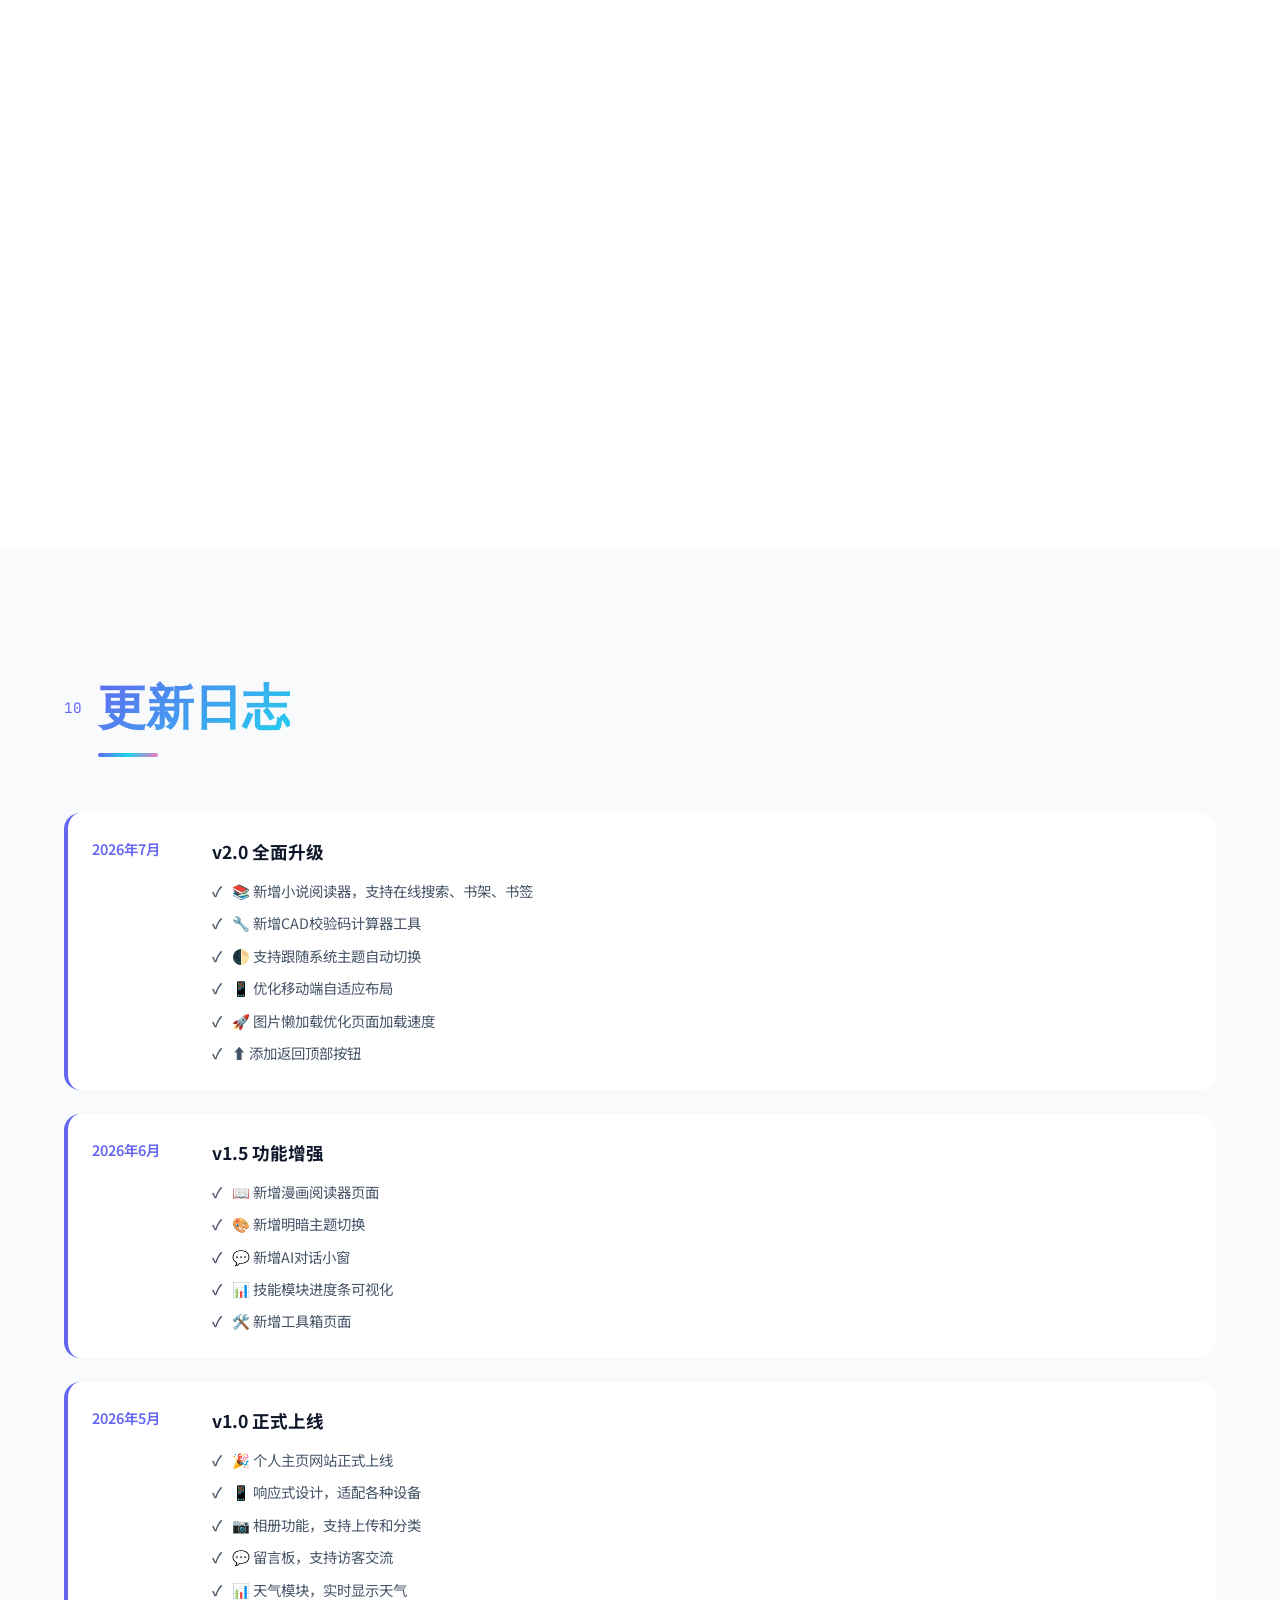
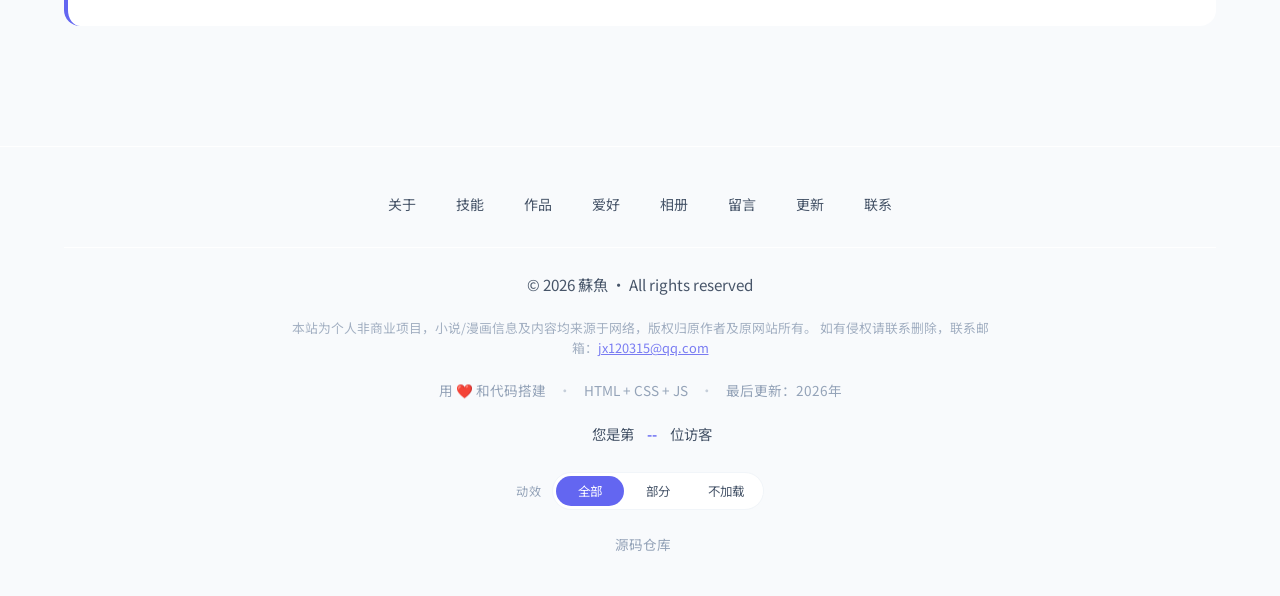
==== commit 53a62d0b: "fix: 相册体验修复——事件重复绑定、触屏删除按钮与加载错误态 - online 重载只重新拉取数据，不再重复绑定灯箱/上传事件 - 删除按钮透明时禁止点击，触屏设备常显 - 加载失败显示错误提示与" ====
--- a/index.html
+++ b/index.html
@@ -459,7 +459,7 @@
         <span class="section-label">06</span>
         <h2 class="section-title">我的相册</h2>
       </div>
-      <p class="gallery-desc">记录生活中的美好瞬间 📸 照片来自仓库的 gallery 文件夹</p>
+      <p class="gallery-desc">记录生活中的美好瞬间 📸</p>
       <div class="gallery-actions">
         <label class="upload-btn">
           <i data-lucide="upload"></i>
@@ -497,6 +497,13 @@
         <div class="gallery-empty" id="galleryEmpty" style="display:none;">
           <i data-lucide="image"></i>
           <p>还没有照片呢，快上传几张吧～</p>
+        </div>
+        <div class="gallery-error" id="galleryError" style="display:none;">
+          <p>照片加载失败，可能是网络波动，照片并没有丢失</p>
+          <button class="clear-btn" id="galleryRetry" type="button">
+            <i data-lucide="rotate-cw"></i>
+            <span>重新加载</span>
+          </button>
         </div>
       </div>
 
--- a/style.css
+++ b/style.css
@@ -1277,6 +1277,17 @@
   opacity: 0.5;
 }
 
+.gallery-error {
+  grid-column: 1 / -1;
+  text-align: center;
+  padding: 60px 20px;
+  color: var(--text-secondary);
+}
+
+.gallery-error p {
+  margin-bottom: 16px;
+}
+
 .gallery-item {
   position: relative;
   aspect-ratio: 1;
@@ -1361,11 +1372,23 @@
   align-items: center;
   justify-content: center;
   opacity: 0;
+  /* 透明时不响应点击，避免误触看不见的按钮 */
+  pointer-events: none;
   transition: all 0.3s ease;
 }
 
-.gallery-item:hover .gallery-delete {
+.gallery-item:hover .gallery-delete,
+.gallery-item:focus-within .gallery-delete {
   opacity: 1;
+  pointer-events: auto;
+}
+
+/* 触屏设备没有 hover，删除按钮常显，保证能点得到 */
+@media (hover: none), (pointer: coarse) {
+  .gallery-delete {
+    opacity: 1;
+    pointer-events: auto;
+  }
 }
 
 .gallery-delete:hover {
@@ -1384,7 +1407,8 @@
   left: 0;
   width: 100%;
   height: 100%;
-  z-index: 2000;
+  /* 必须高于导航栏（z-index: 9999），否则右上角的关闭按钮会被导航栏盖住 */
+  z-index: 10010;
   opacity: 0;
   visibility: hidden;
   transition: opacity 0.3s ease, visibility 0.3s ease;
@@ -1862,6 +1886,11 @@
 }
 
 @media (max-width: 768px) {
+  .navbar {
+    padding: 10px 0;
+    padding-top: calc(10px + env(safe-area-inset-top, 0px));
+  }
+
   .nav-toggle {
     display: flex;
   }
@@ -2078,6 +2107,10 @@
     font-size: 1.5rem;
   }
 
+  .hero {
+    min-height: 72vh;
+  }
+
   .hero-title {
     font-size: 2.5rem;
   }
@@ -3994,7 +4027,7 @@
   }
 
   .hero {
-    min-height: 90vh;
+    min-height: 68vh;
   }
 
   .hero-title {
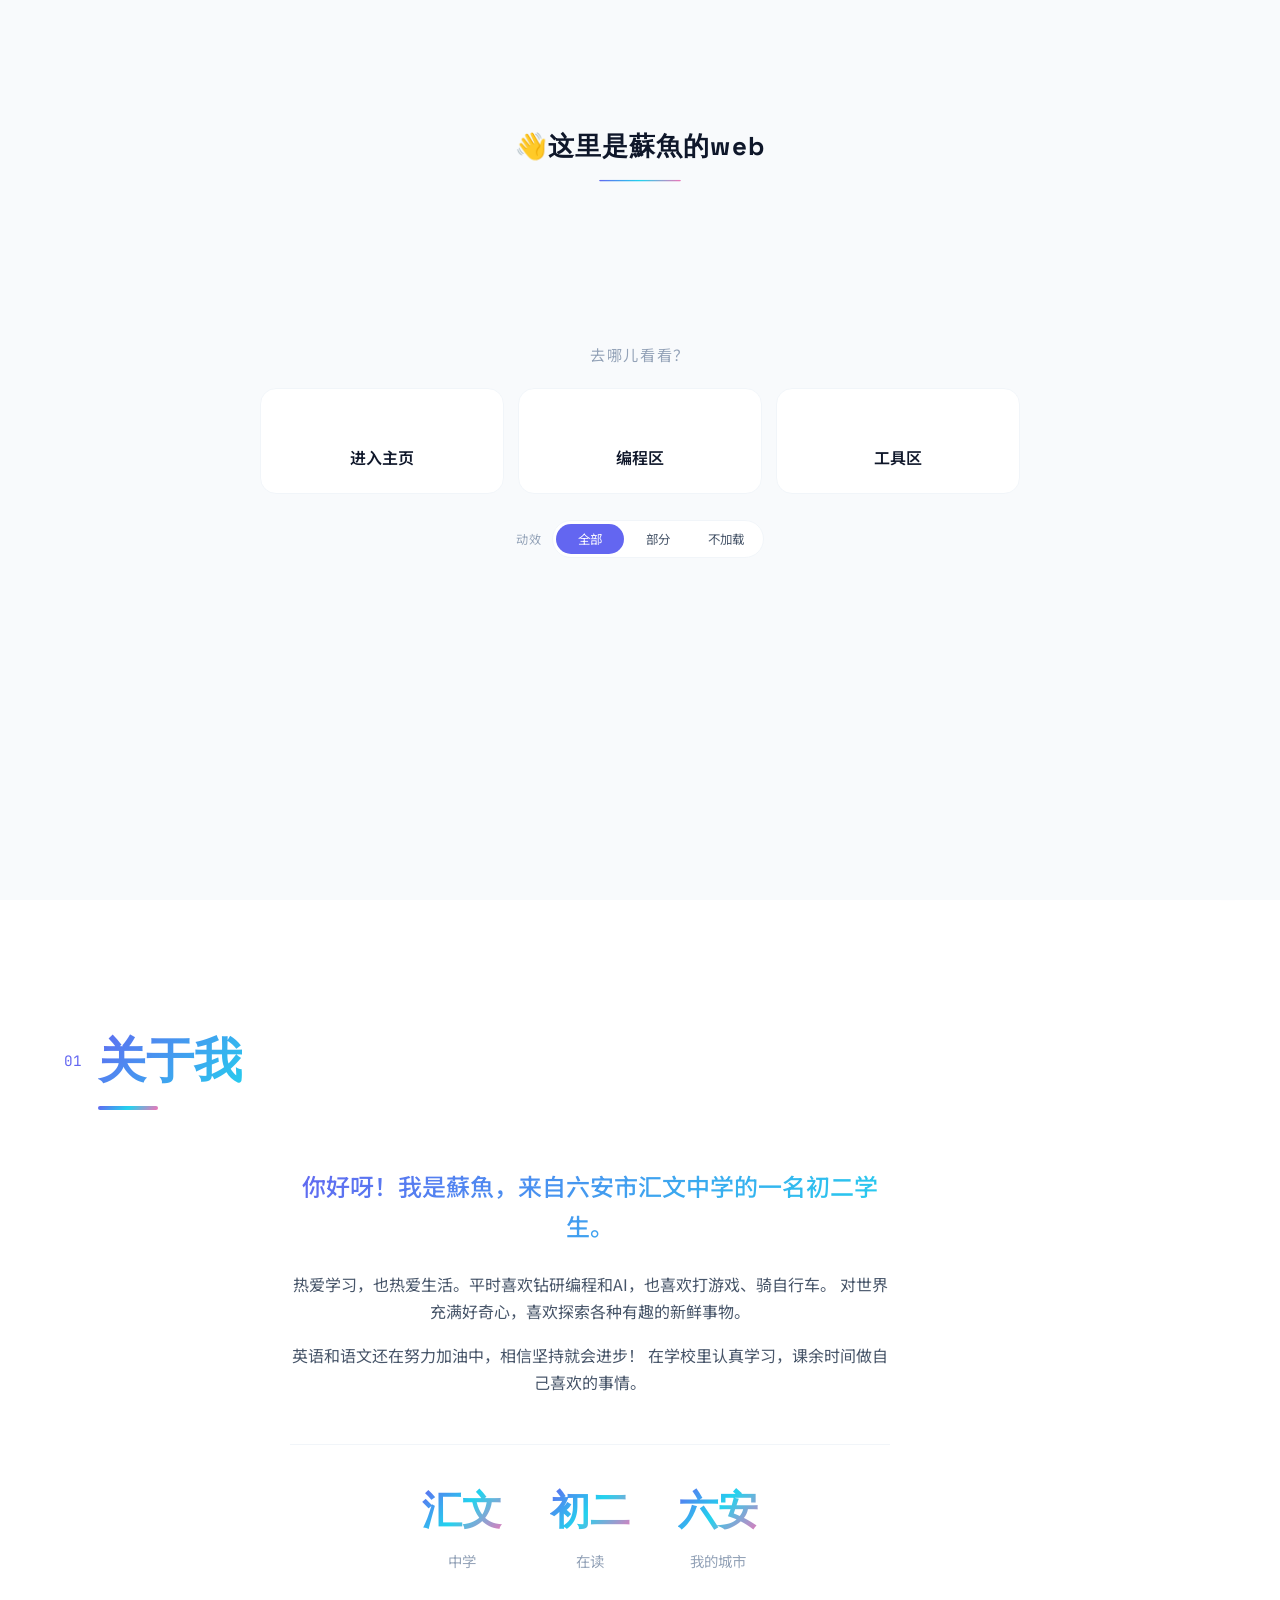
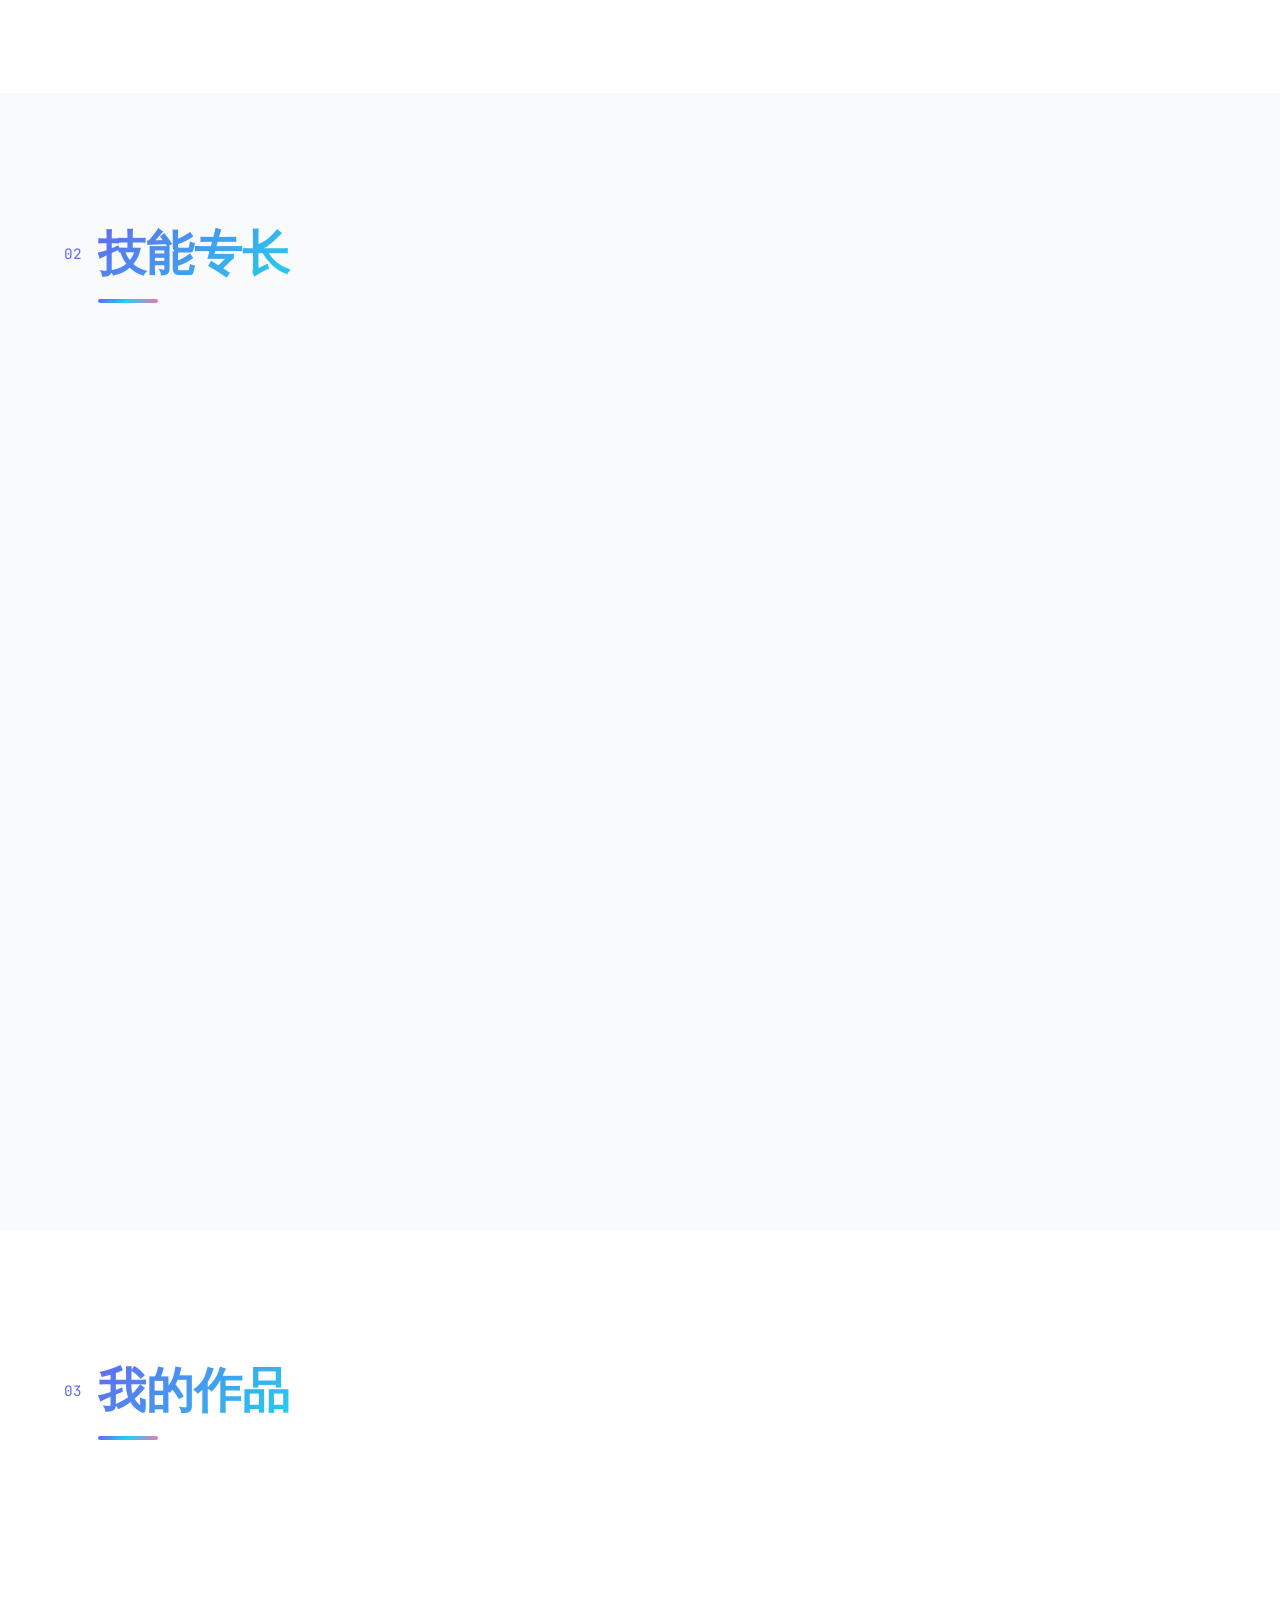
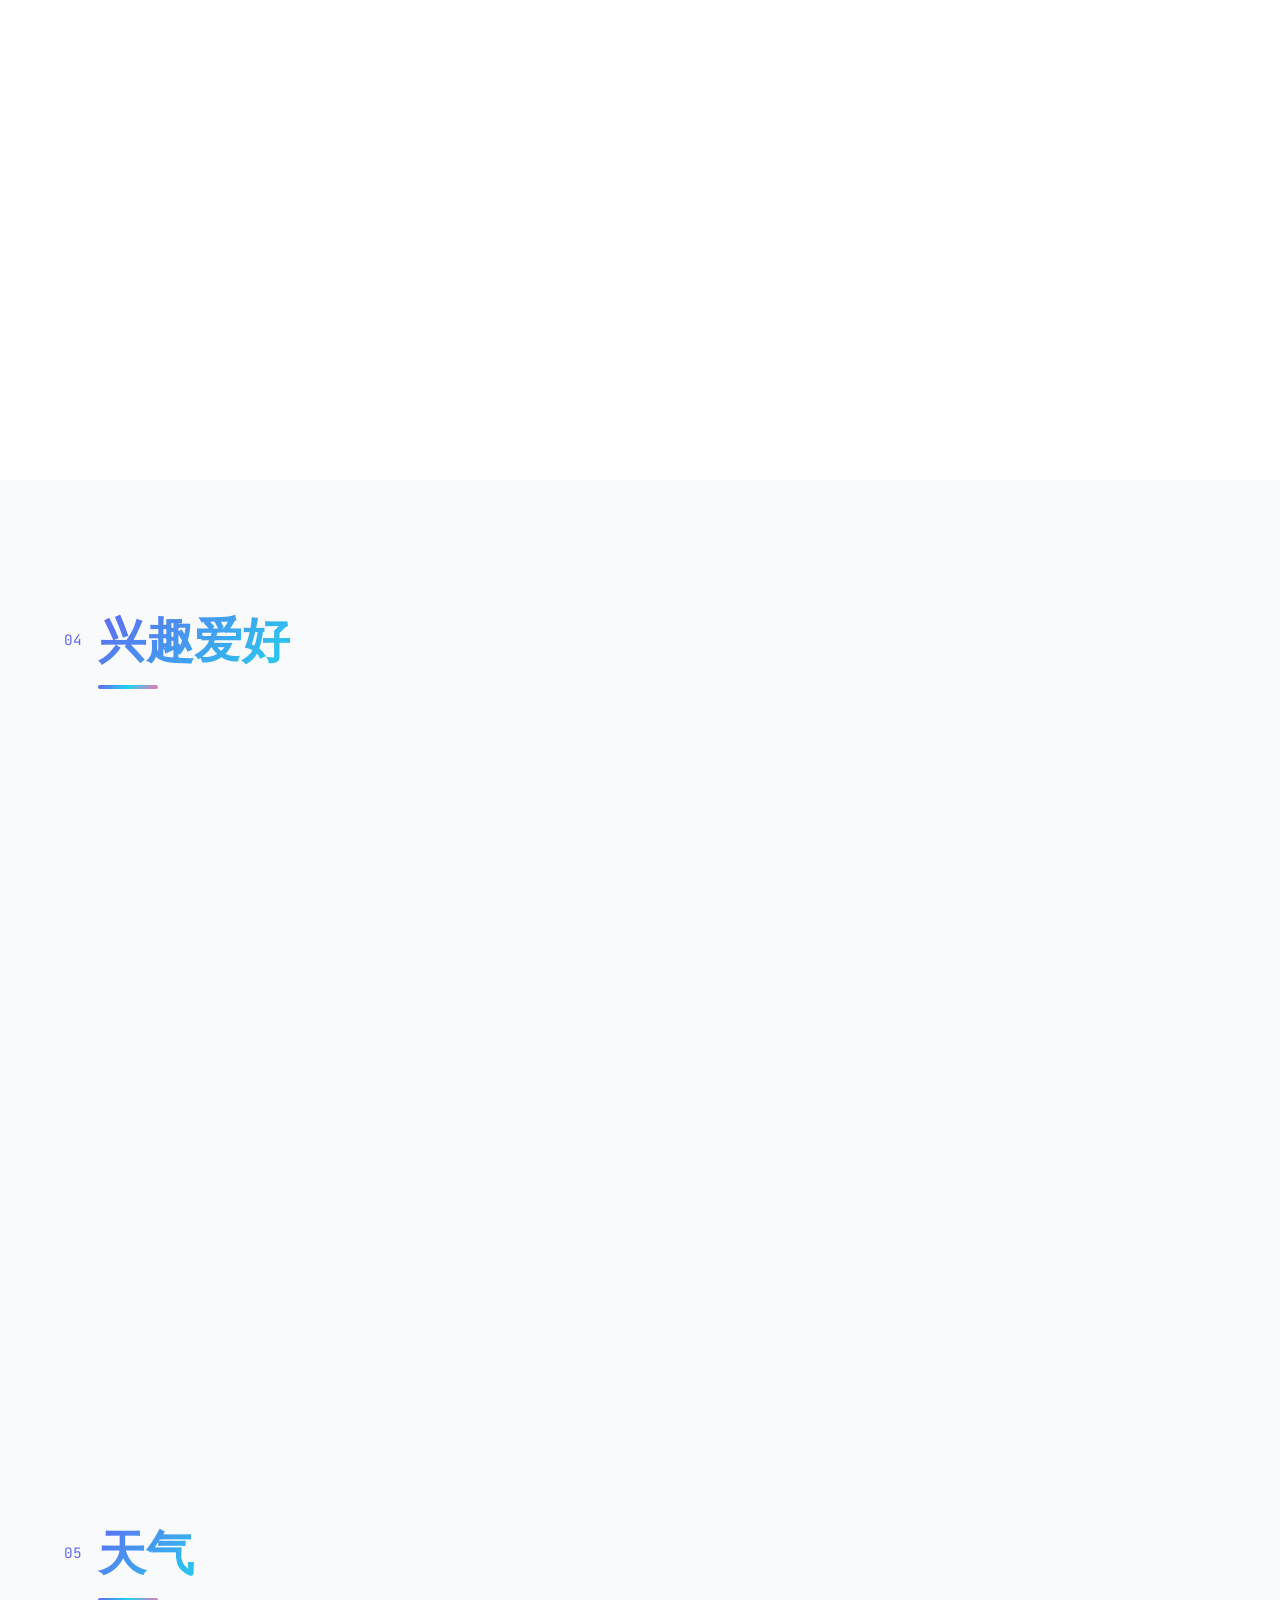
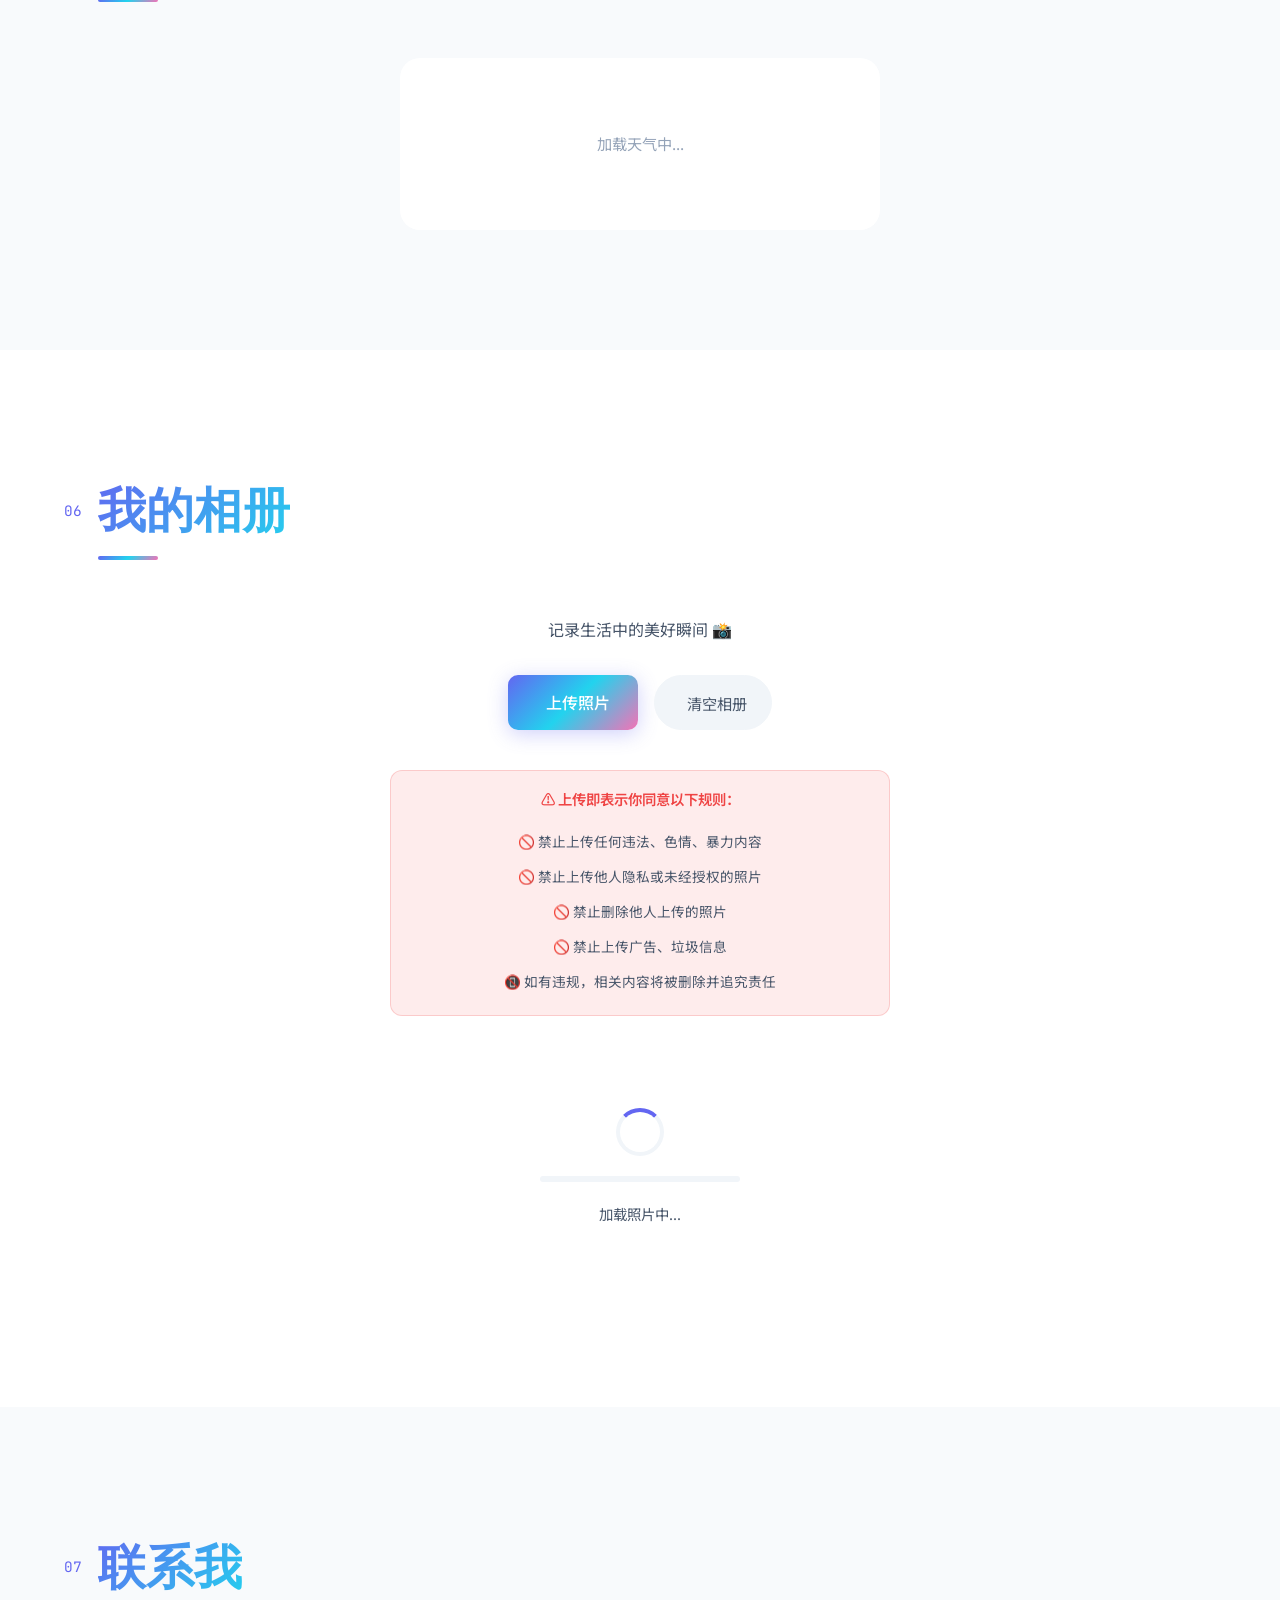
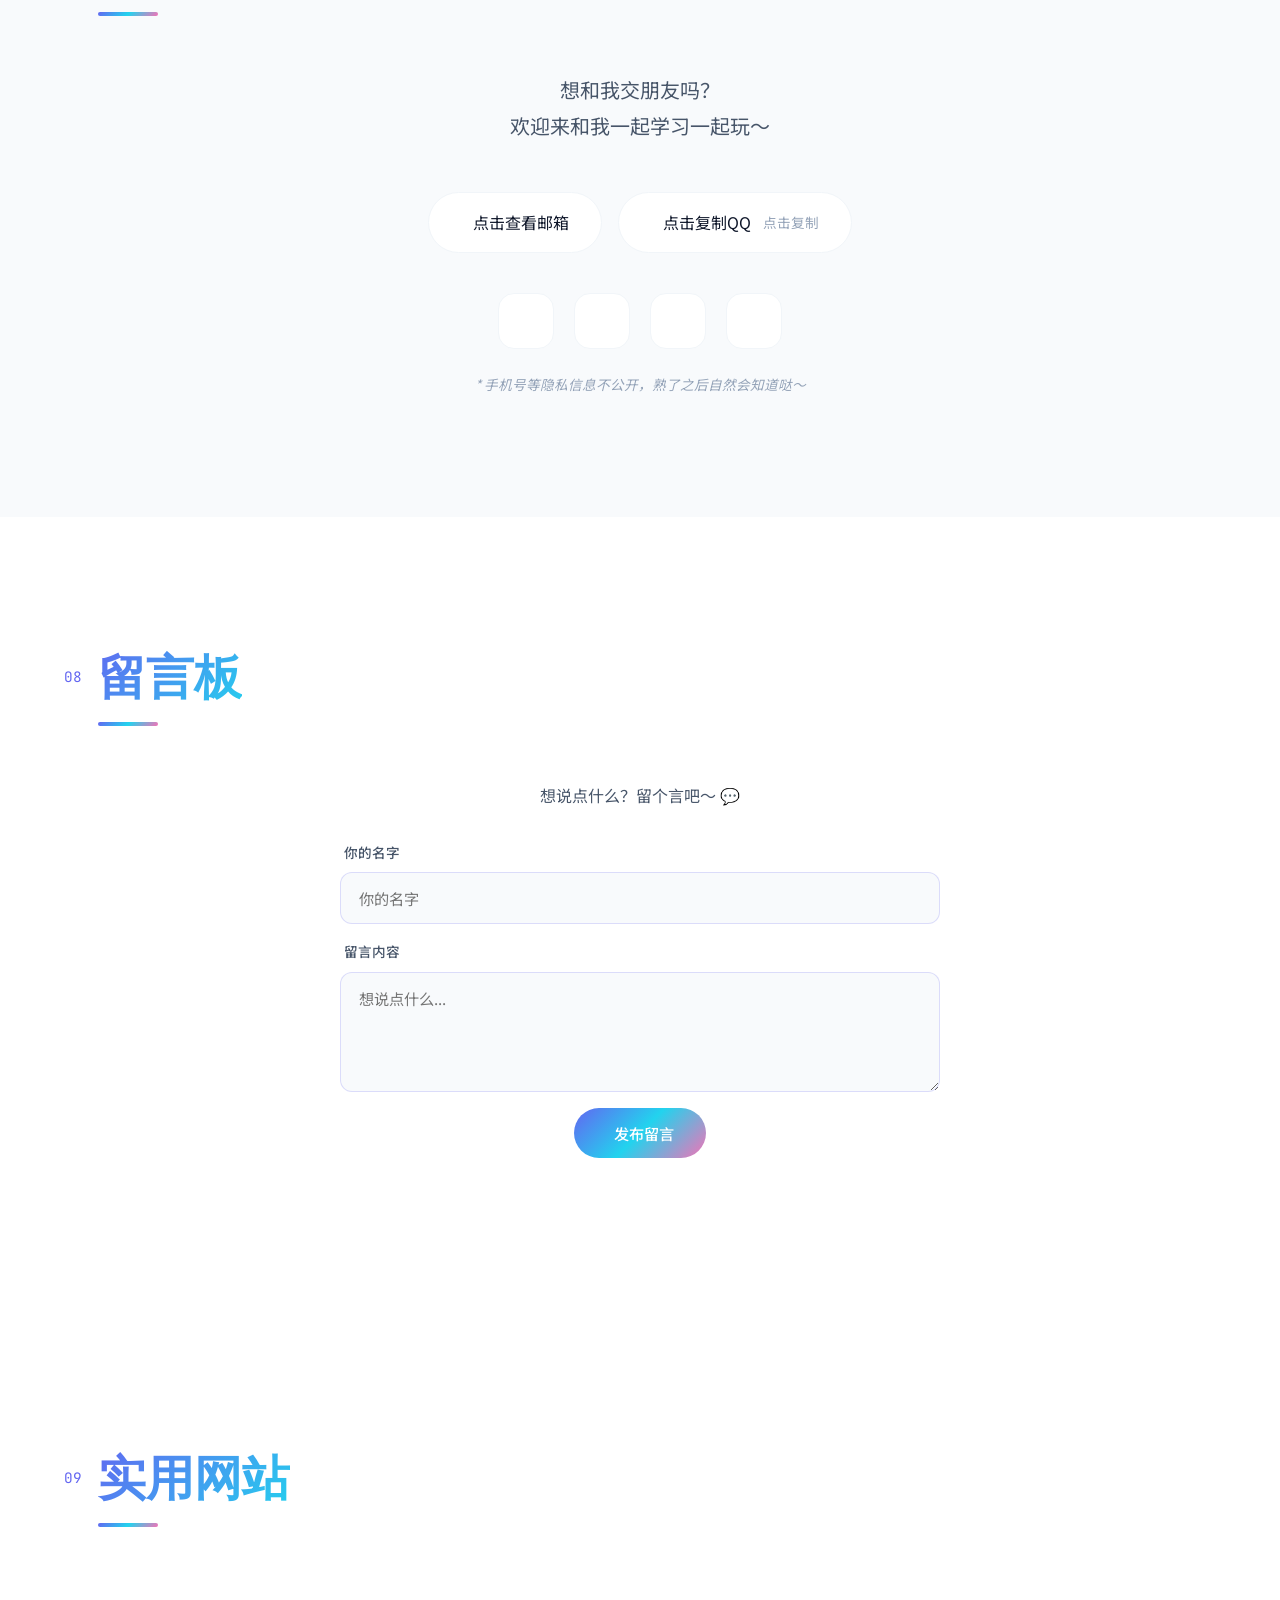
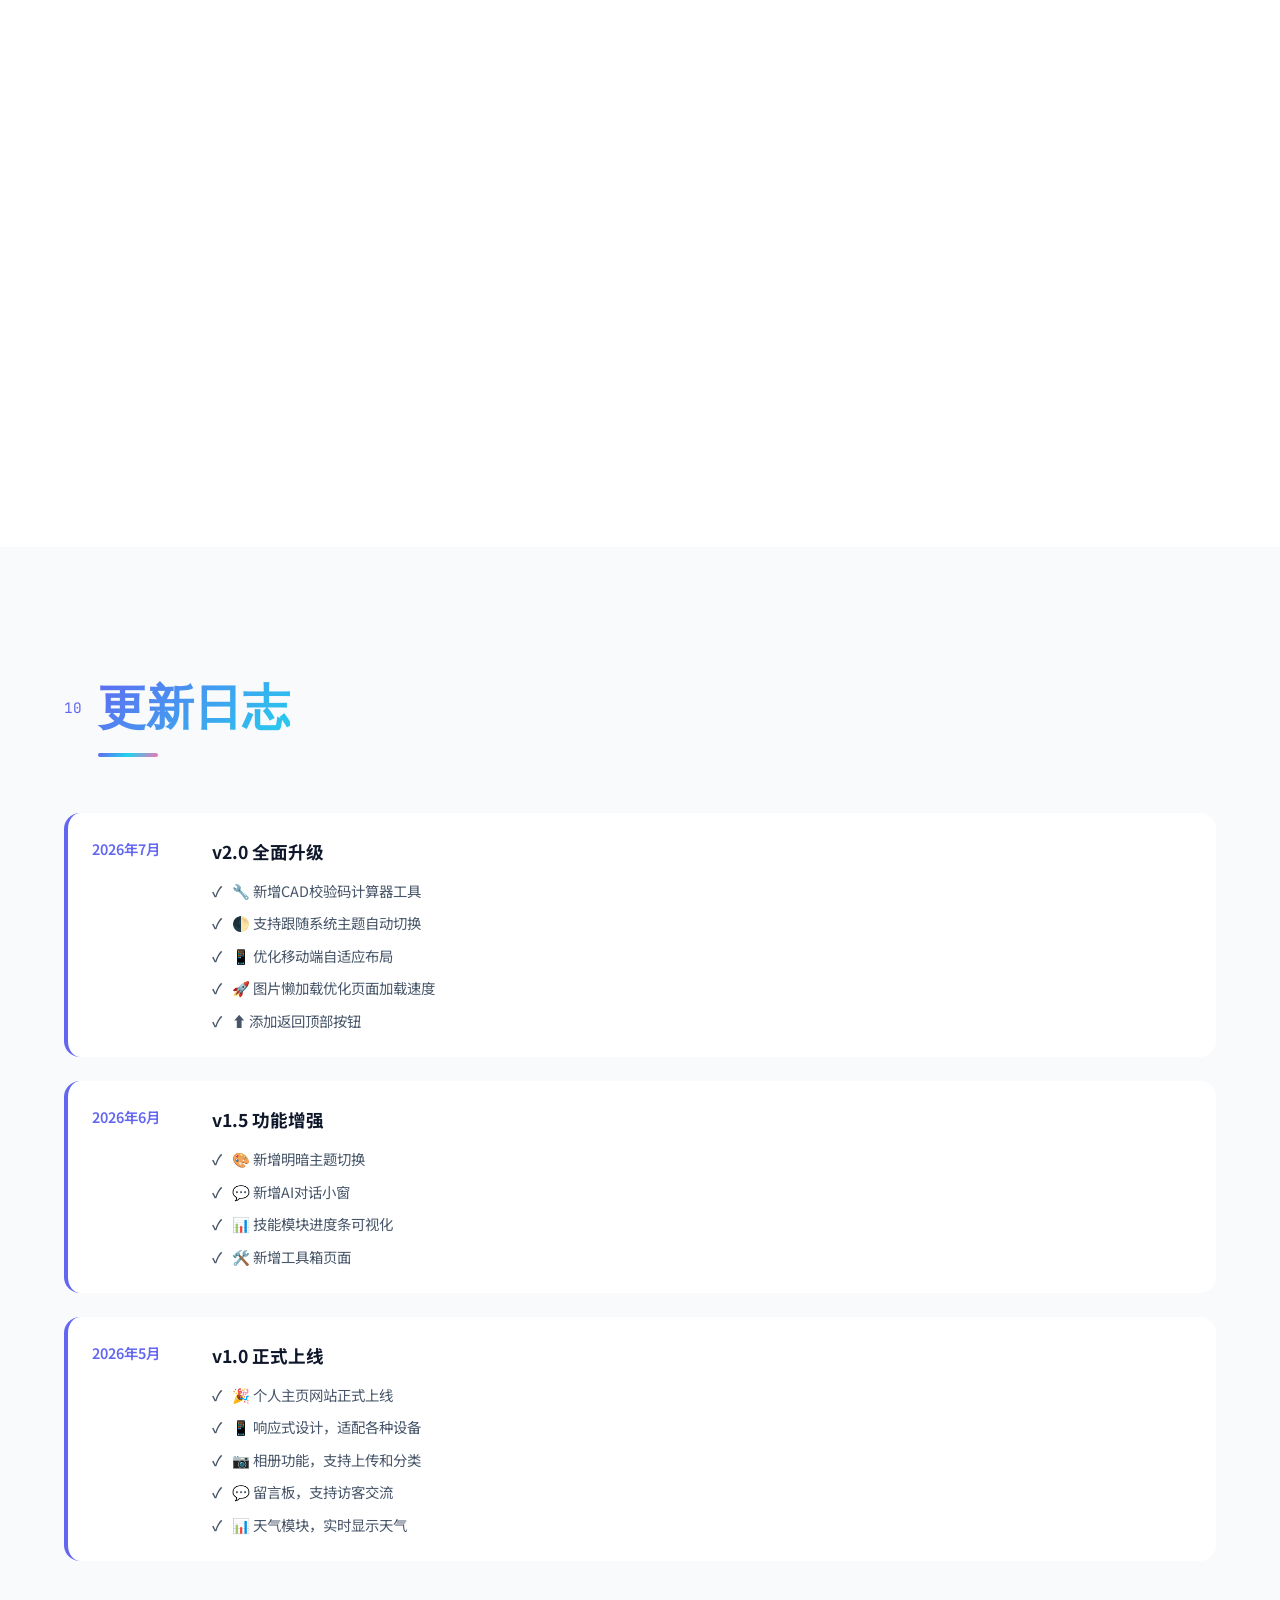
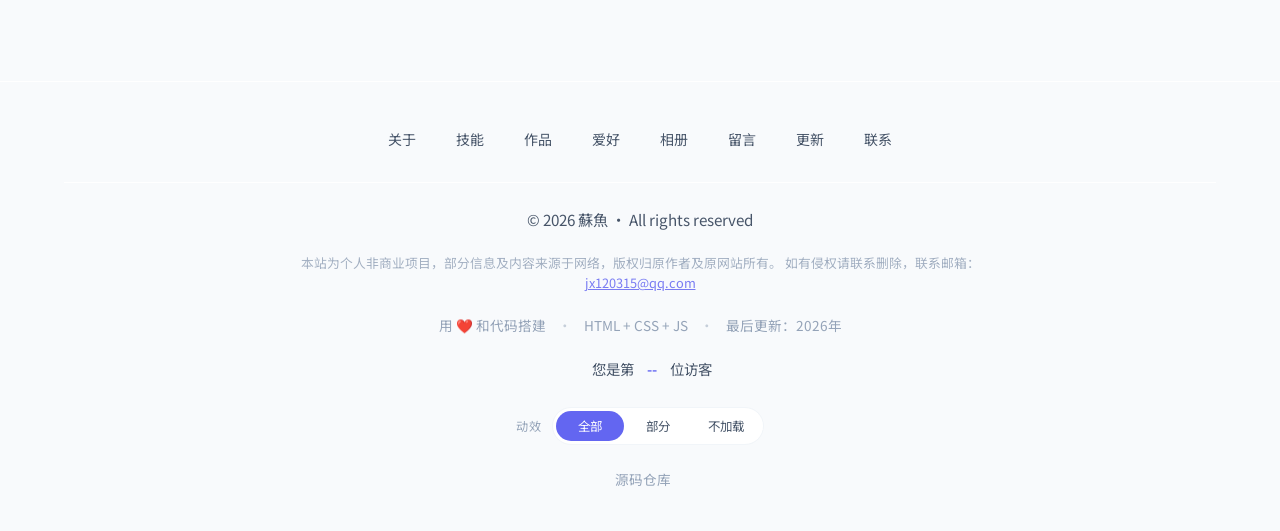
==== commit 105d143c: "feat: 移除漫画/小说相关入口与内容 - 删除左下角「阅读专区」小说/漫画入口及 .corner-links 样式 - 删除实用网站中的包子漫画卡片 - 更新日志去掉「新增小说阅读器」「新增漫画阅" ====
--- a/index.html
+++ b/index.html
@@ -44,7 +44,7 @@
   <link rel="dns-prefetch" href="https://unpkg.com">
   <link href="https://fonts.googleapis.com/css2?family=JetBrains+Mono:wght@400;500&family=Noto+Sans+SC:wght@300;400;500;700&family=Space+Grotesk:wght@400;500;600;700&display=swap" rel="stylesheet">
   <script src="https://unpkg.com/lucide@0.460.0" defer onerror="this.onerror=null;this.src='https://cdn.jsdelivr.net/npm/lucide@0.460.0/dist/umd/lucide.min.js';"></script>
-  <link rel="stylesheet" href="style.css">
+  <link rel="stylesheet" href="style.css?v=18">
 </head>
 <body>
   <!-- 主题：在首屏渲染前应用，避免开场动画与主站主题不一致 -->
@@ -141,12 +141,6 @@
     <div class="progress-fill"></div>
   </div>
 
-  <!-- 阅读专区入口（角落链接） -->
-  <div class="corner-links" title="阅读专区">
-    <a href="https://su120315.github.io/SUYU5/novel.html" target="_blank" rel="noopener">小说</a>
-    <a href="https://su120315.github.io/SUYU5/comic.html" target="_blank" rel="noopener">漫画</a>
-  </div>
-
   <!-- Hero Section -->
   <section class="hero" id="hero">
     <div class="hero-bg">
@@ -691,14 +685,6 @@
           </div>
           <i data-lucide="external-link" class="site-arrow"></i>
         </a>
-        <a href="https://www.baozimh.com" target="_blank" rel="noopener" class="site-card">
-          <div class="site-icon"><img src="https://www.google.com/s2/favicons?domain=baozimh.com&sz=64" alt="包子漫画" width="32" height="32" style="border-radius:6px;" loading="lazy"></div>
-          <div class="site-info">
-            <h3>包子漫画</h3>
-            <p>在线看漫画，纯净无广告</p>
-          </div>
-          <i data-lucide="external-link" class="site-arrow"></i>
-        </a>
       </div>
     </div>
   </section>
@@ -716,7 +702,6 @@
           <div class="changelog-content">
             <h3>v2.0 全面升级</h3>
             <ul>
-              <li>📚 新增小说阅读器，支持在线搜索、书架、书签</li>
               <li>🔧 新增CAD校验码计算器工具</li>
               <li>🌓 支持跟随系统主题自动切换</li>
               <li>📱 优化移动端自适应布局</li>
@@ -730,7 +715,6 @@
           <div class="changelog-content">
             <h3>v1.5 功能增强</h3>
             <ul>
-              <li>📖 新增漫画阅读器页面</li>
               <li>🎨 新增明暗主题切换</li>
               <li>💬 新增AI对话小窗</li>
               <li>📊 技能模块进度条可视化</li>
@@ -771,7 +755,7 @@
       <div class="footer-content">
         <p>© 2026 蘇魚 · All rights reserved</p>
         <p class="footer-disclaimer">
-          本站为个人非商业项目，小说/漫画信息及内容均来源于网络，版权归原作者及原网站所有。
+          本站为个人非商业项目，部分信息及内容来源于网络，版权归原作者及原网站所有。
           如有侵权请联系删除，联系邮箱：<a href="mailto:jx120315@qq.com">jx120315@qq.com</a>
         </p>
         <p class="footer-meta">
@@ -833,6 +817,6 @@
   </div>
 
   <!-- 首屏只加载门页脚本；主程序 script.js 在用户选择入口后再注入 -->
-  <script src="intro.js"></script>
+  <script src="intro.js?v=18"></script>
 </body>
 </html>
--- a/style.css
+++ b/style.css
@@ -458,63 +458,6 @@
 .float-btn svg {
   width: 20px;
   height: 20px;
-}
-
-/* ==================== Corner Links ==================== */
-.corner-links {
-  position: fixed;
-  left: 16px;
-  bottom: 30px;
-  display: flex;
-  flex-direction: column;
-  gap: 6px;
-  z-index: 998;
-}
-
-.corner-links a {
-  display: flex;
-  align-items: center;
-  justify-content: center;
-  width: 10px;
-  height: 10px;
-  border-radius: 50%;
-  background: var(--text-muted);
-  color: transparent;
-  font-size: 0;
-  text-decoration: none;
-  opacity: 0.25;
-  transition: all 0.3s ease;
-  overflow: hidden;
-}
-
-.corner-links:hover a {
-  width: 40px;
-  height: 40px;
-  border-radius: 50%;
-  background: var(--bg-secondary);
-  border: 1px solid var(--bg-tertiary);
-  color: var(--text-secondary);
-  font-size: 0.75rem;
-  font-weight: 500;
-  opacity: 1;
-  box-shadow: 0 4px 12px rgba(0, 0, 0, 0.15);
-  -webkit-backdrop-filter: blur(10px);
-  backdrop-filter: blur(10px);
-}
-
-.corner-links a:hover {
-  background: var(--gradient);
-  border-color: transparent;
-  color: #fff;
-  transform: scale(1.1);
-  box-shadow: 0 6px 20px rgba(99, 102, 241, 0.4);
-}
-
-@media (max-width: 640px) {
-  .corner-links {
-    left: 12px;
-    bottom: calc(20px + env(safe-area-inset-bottom));
-  }
 }
 
 /* ==================== Progress Bar ==================== */
